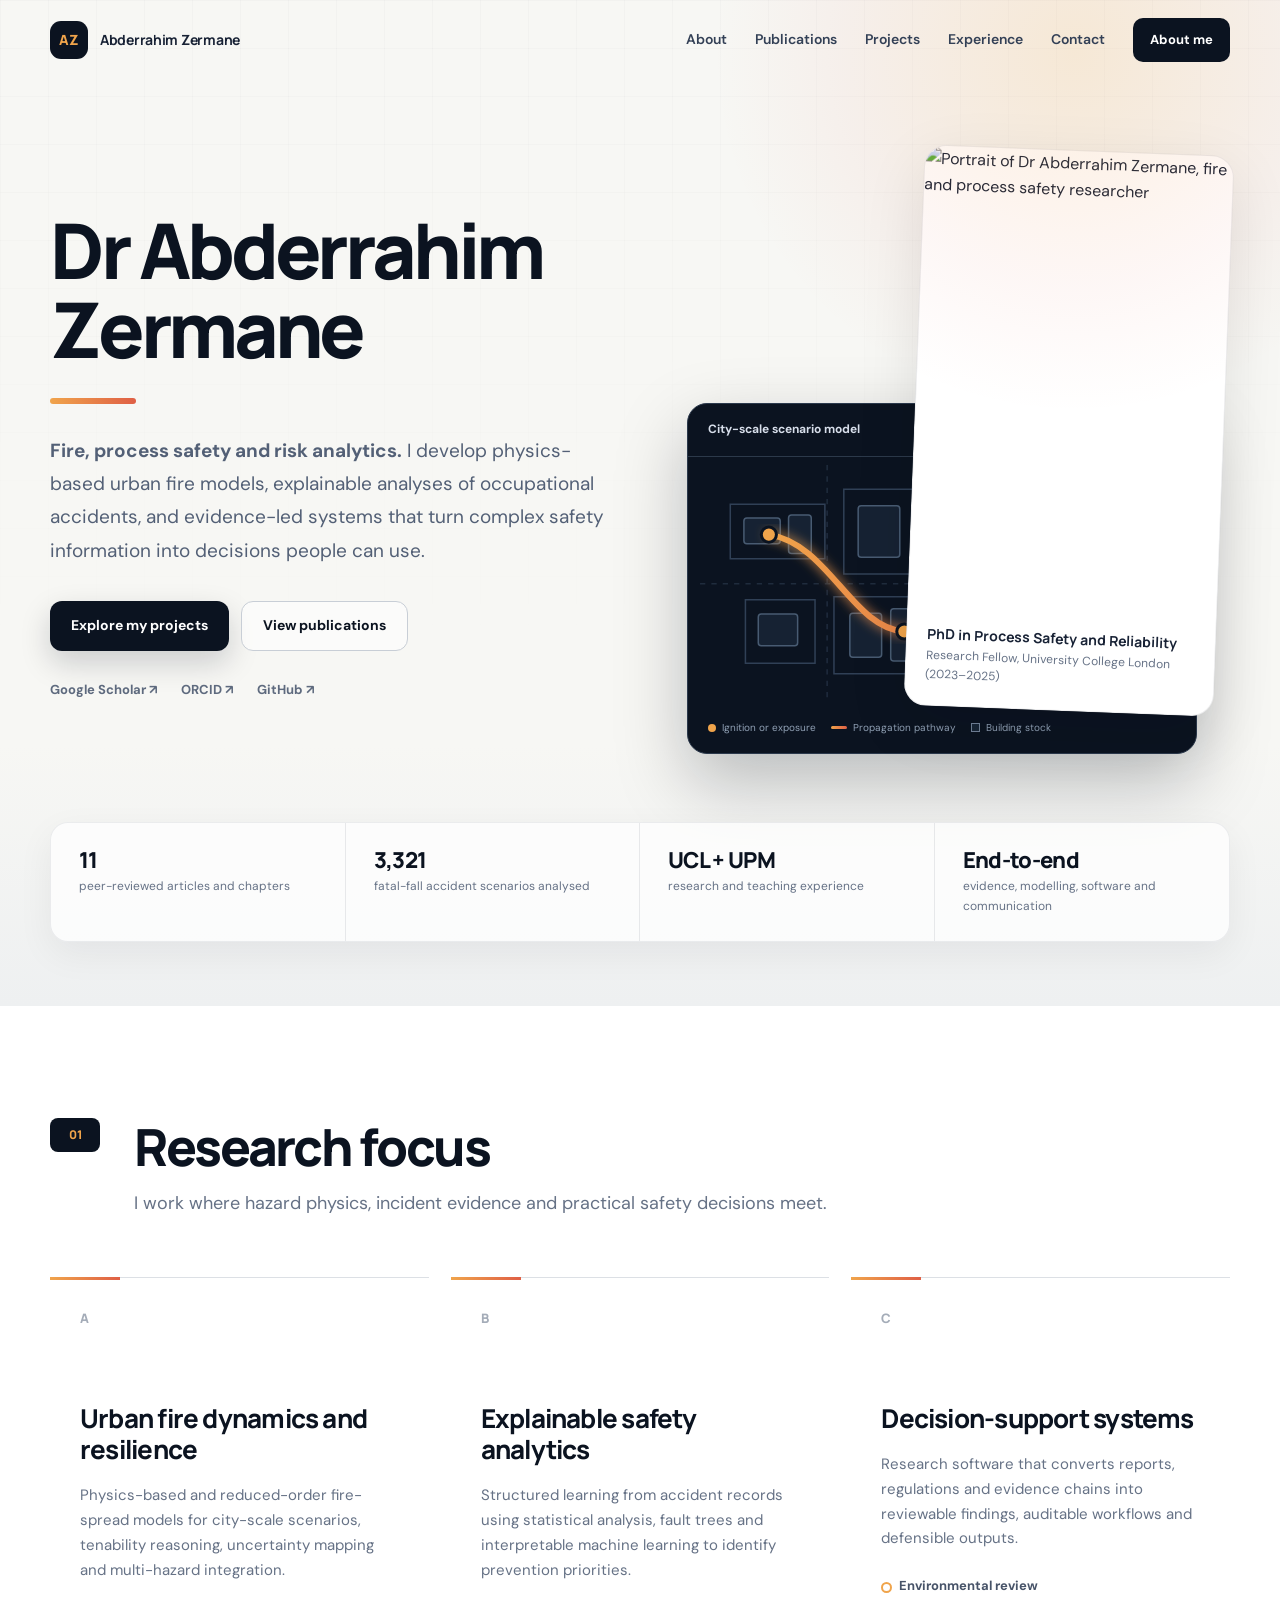
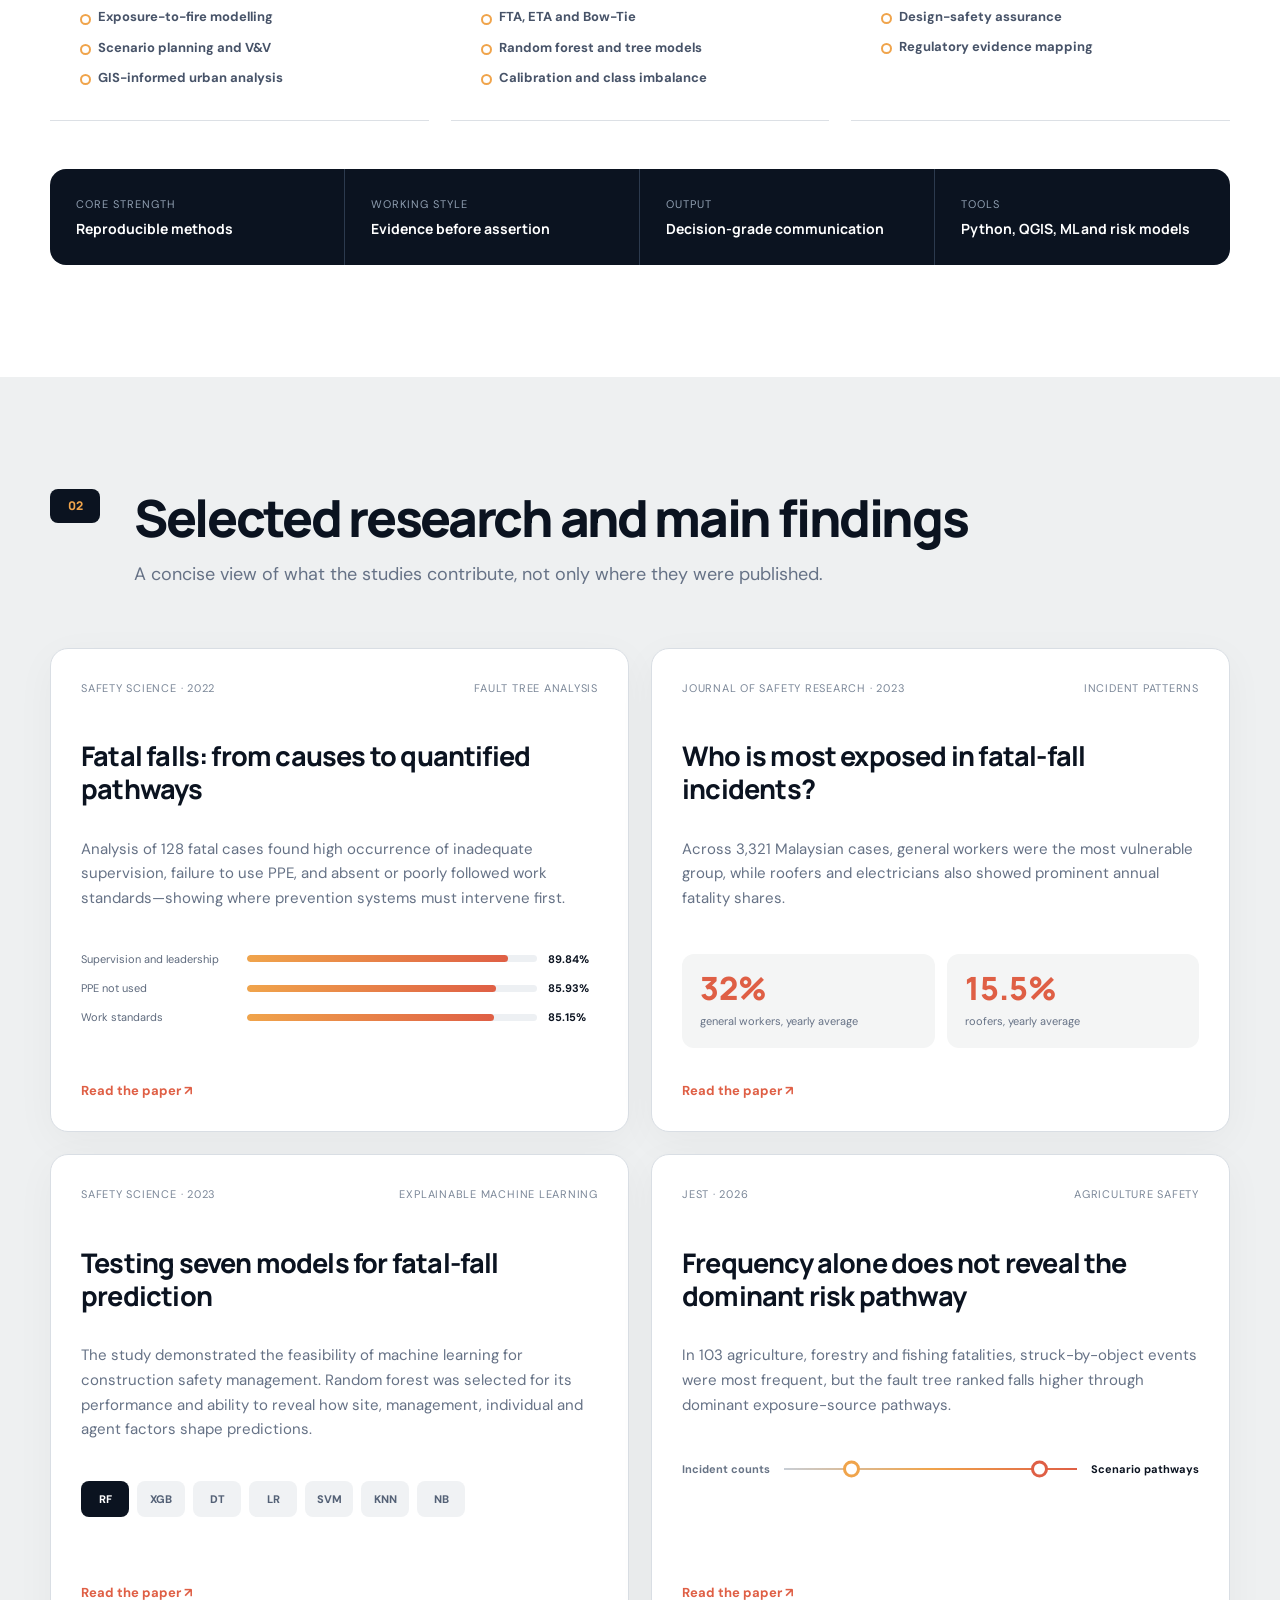
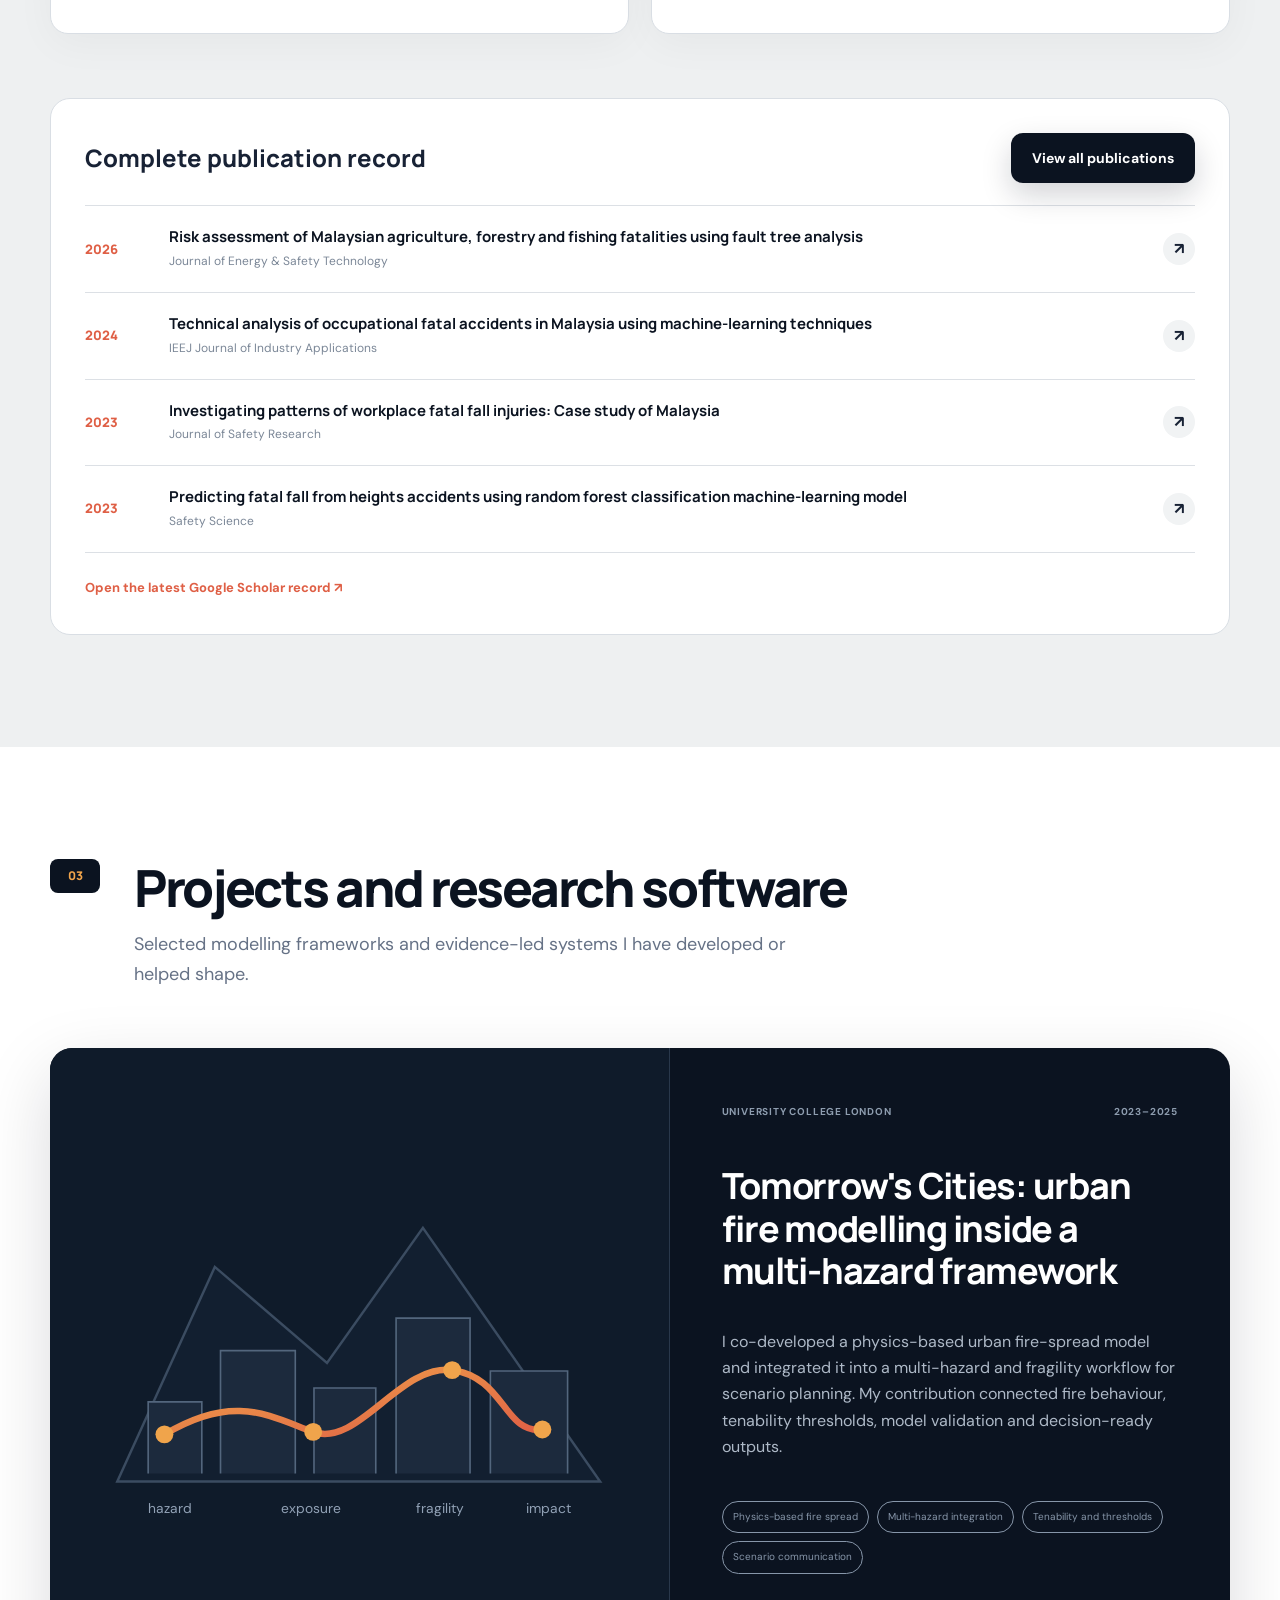
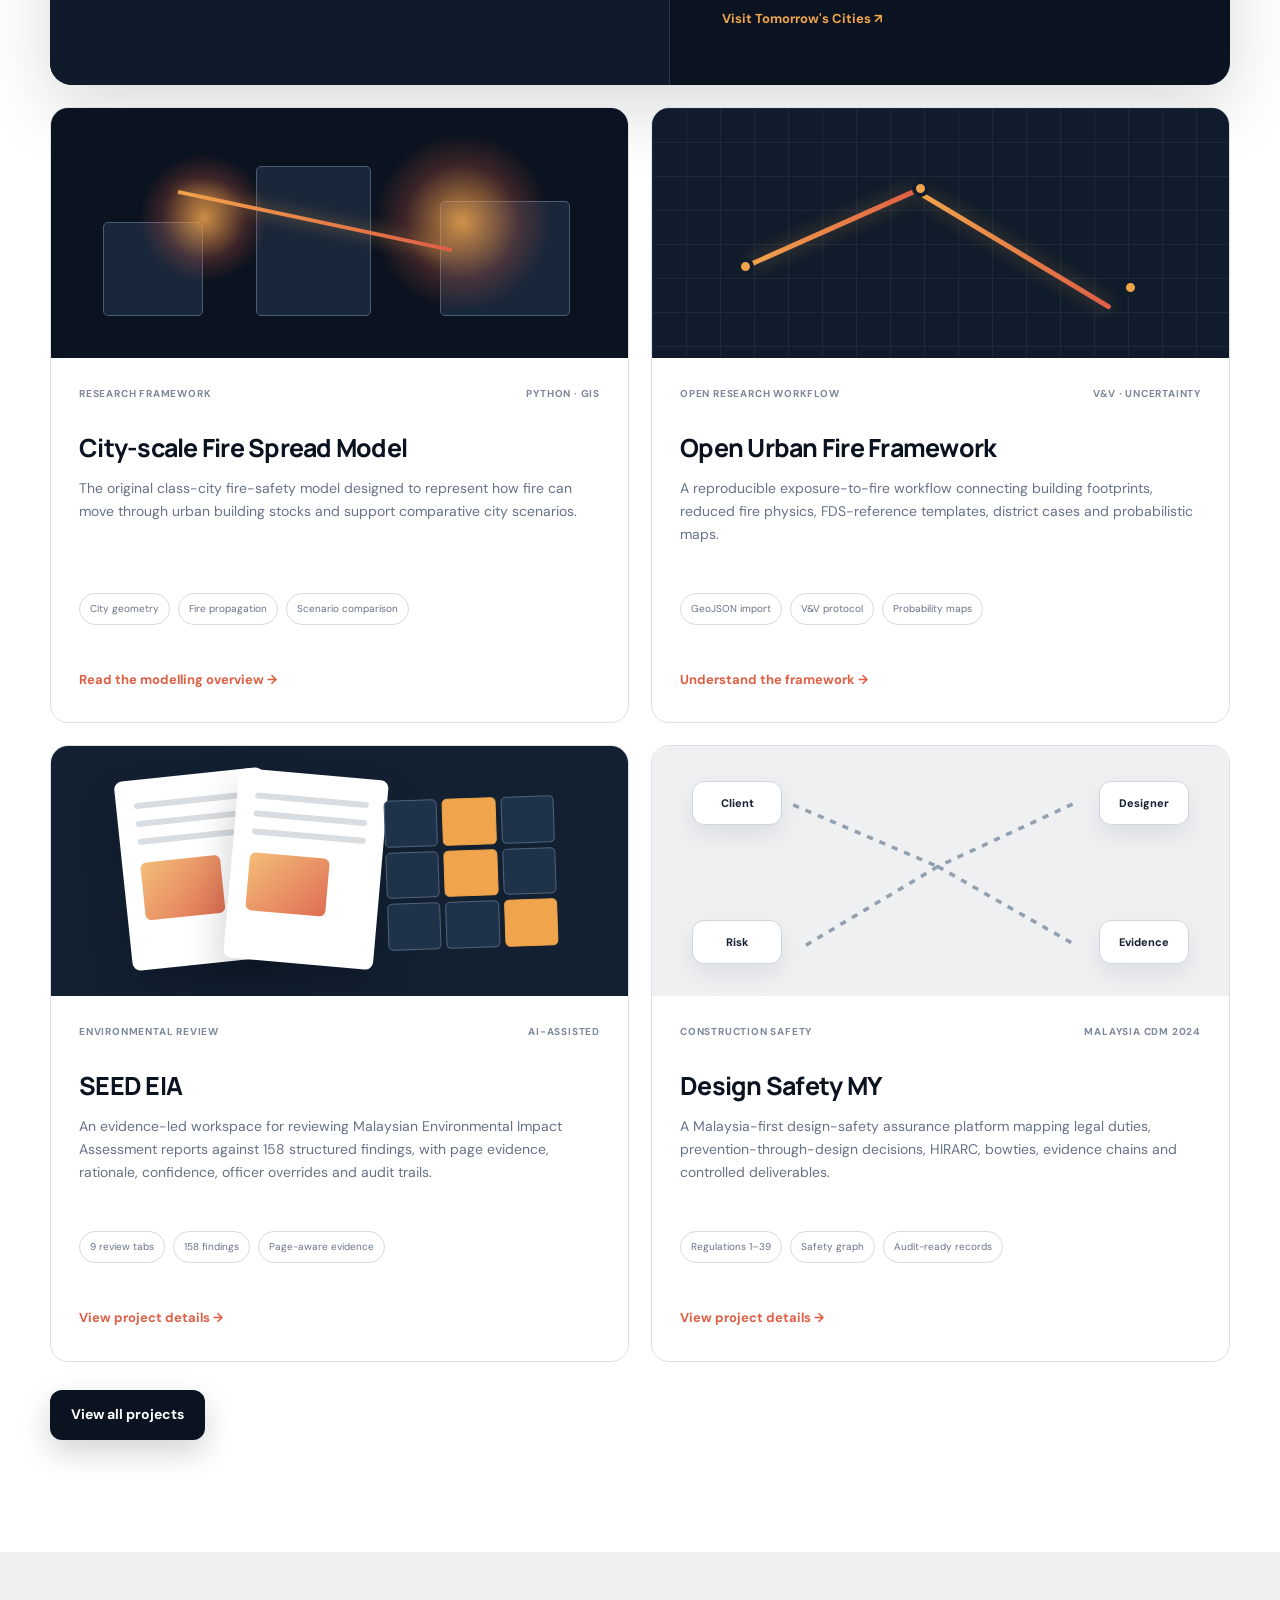
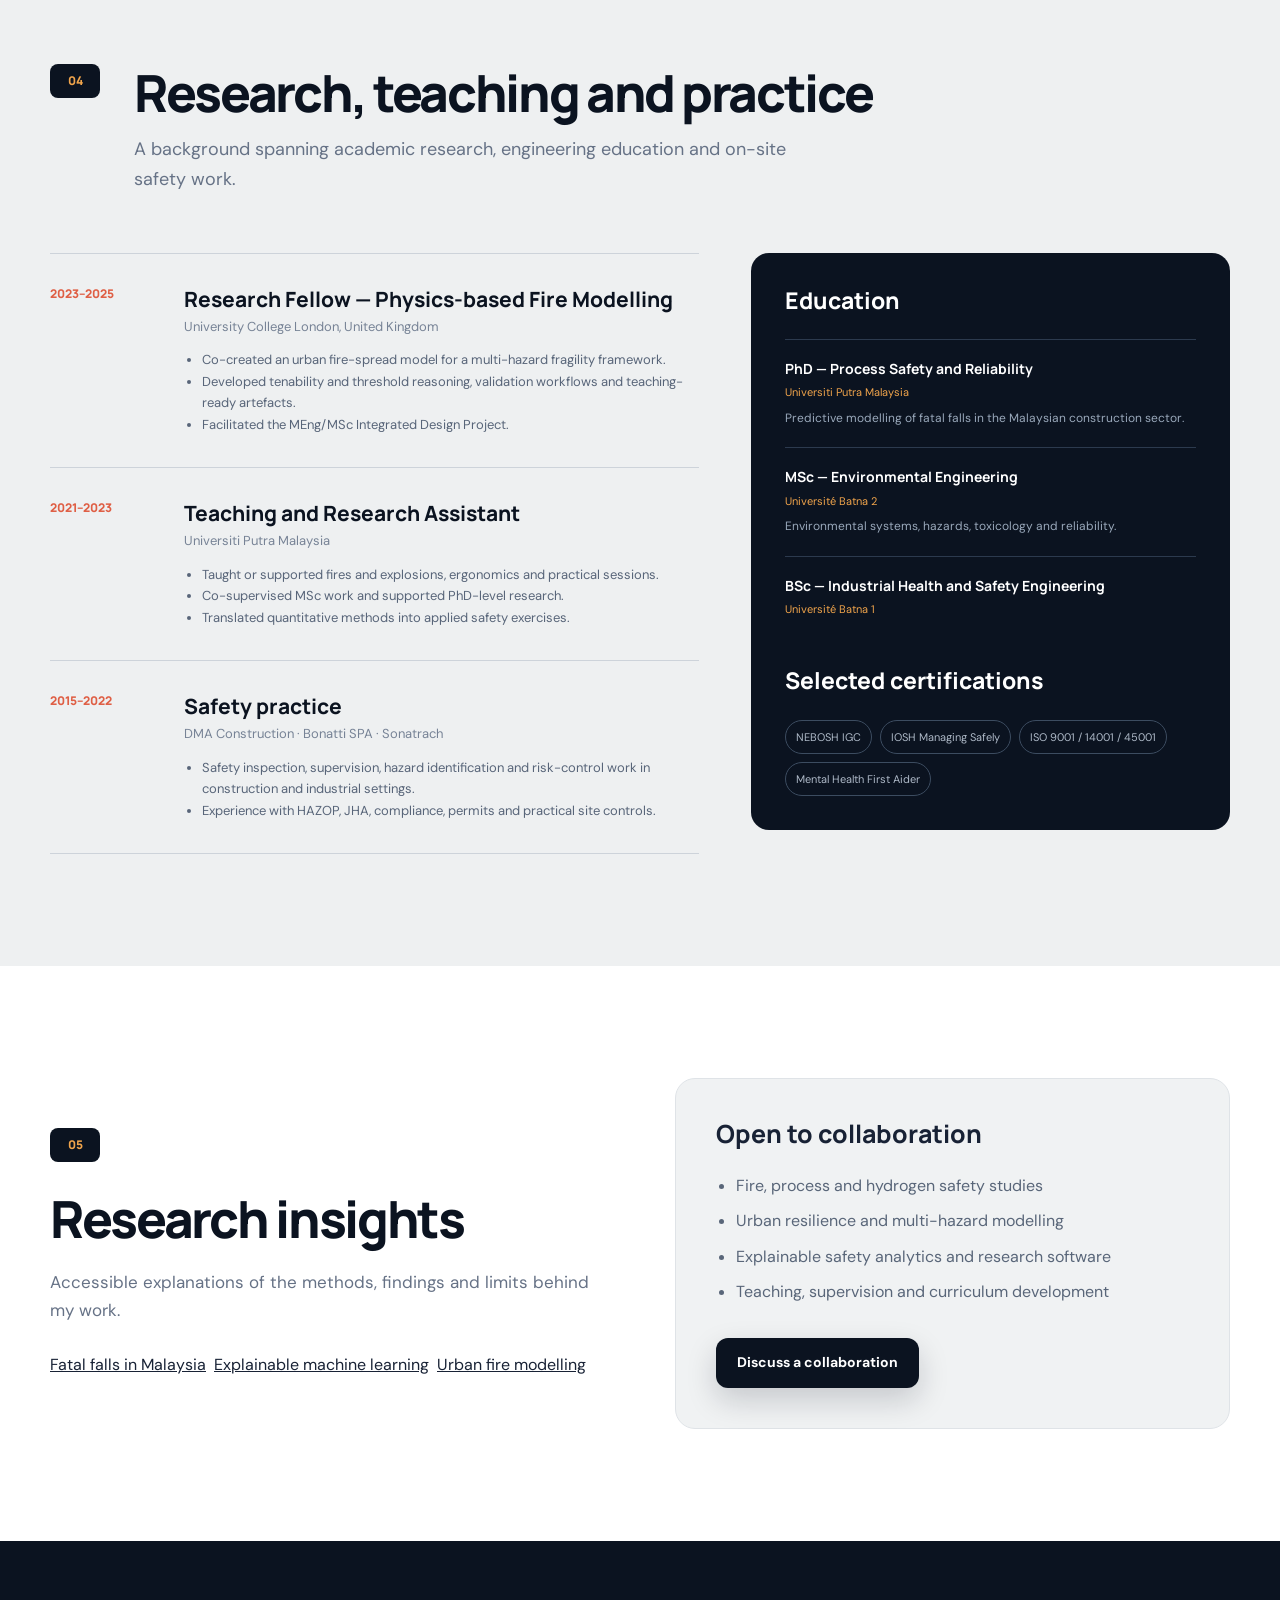
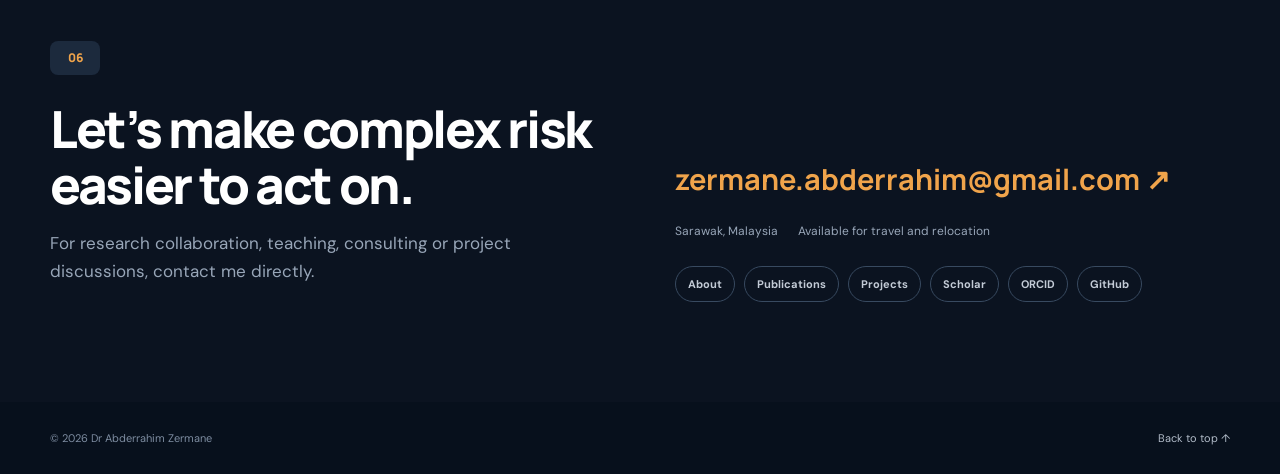
==== index.html @ d8f81a7f "Rebuild homepage around exact-name SEO and full research portfolio" ====
<!doctype html>
<html lang="en">
<head>
  <meta charset="utf-8" />
  <meta name="viewport" content="width=device-width, initial-scale=1" />
  <meta name="theme-color" content="#0b1320" />
  <meta name="robots" content="index,follow,max-image-preview:large,max-snippet:-1,max-video-preview:-1" />
  <meta name="description" content="Dr Abderrahim Zermane is a fire and process safety researcher specialising in urban fire modelling, occupational risk, fault tree analysis, explainable machine learning and safety decision systems." />
  <meta name="author" content="Dr Abderrahim Zermane" />
  <meta property="og:title" content="Dr Abderrahim Zermane | Fire, Process Safety and Risk Analytics" />
  <meta property="og:description" content="Research, publications and projects in urban fire safety, occupational accident prevention, explainable machine learning and environmental review." />
  <meta property="og:type" content="profile" />
  <meta property="og:url" content="https://azermane.com/" />
  <meta property="og:image" content="https://avatars.githubusercontent.com/u/112680258?v=4" />
  <meta property="profile:first_name" content="Abderrahim" />
  <meta property="profile:last_name" content="Zermane" />
  <meta name="twitter:card" content="summary_large_image" />
  <meta name="twitter:title" content="Dr Abderrahim Zermane | Fire and Process Safety Researcher" />
  <meta name="twitter:description" content="Urban fire modelling, occupational safety, explainable machine learning and evidence-led decision systems." />
  <meta name="twitter:image" content="https://avatars.githubusercontent.com/u/112680258?v=4" />
  <link rel="canonical" href="https://azermane.com/" />
  <link rel="icon" href="data:image/svg+xml,%3Csvg xmlns='http://www.w3.org/2000/svg' viewBox='0 0 64 64'%3E%3Crect width='64' height='64' rx='14' fill='%230b1320'/%3E%3Cpath d='M15 47 28 15h8l13 32h-8l-3-8H25l-3 8h-7Zm13-15h7l-3.5-10L28 32Z' fill='%23f0a44b'/%3E%3C/svg%3E" />
  <title>Dr Abderrahim Zermane | Fire and Process Safety Researcher</title>
  <link rel="preconnect" href="https://fonts.googleapis.com" />
  <link rel="preconnect" href="https://fonts.gstatic.com" crossorigin />
  <link href="https://fonts.googleapis.com/css2?family=DM+Sans:wght@400;500;600;700&family=Manrope:wght@500;600;700;800&display=swap" rel="stylesheet" />
  <link rel="stylesheet" href="styles.css" />
  <script type="application/ld+json">
  {
    "@context":"https://schema.org",
    "@graph":[
      {
        "@type":"WebSite",
        "@id":"https://azermane.com/#website",
        "url":"https://azermane.com/",
        "name":"Dr Abderrahim Zermane",
        "alternateName":"AZermane",
        "description":"Official research portfolio of Dr Abderrahim Zermane.",
        "inLanguage":"en",
        "publisher":{"@id":"https://azermane.com/#abderrahim-zermane"}
      },
      {
        "@type":"ProfilePage",
        "@id":"https://azermane.com/#profile-page",
        "url":"https://azermane.com/",
        "name":"Dr Abderrahim Zermane — Research Portfolio",
        "dateCreated":"2026-07-30",
        "dateModified":"2026-07-30",
        "isPartOf":{"@id":"https://azermane.com/#website"},
        "mainEntity":{"@id":"https://azermane.com/#abderrahim-zermane"}
      },
      {
        "@type":"Person",
        "@id":"https://azermane.com/#abderrahim-zermane",
        "name":"Abderrahim Zermane",
        "alternateName":["Dr Abderrahim Zermane","A. Zermane"],
        "honorificPrefix":"Dr",
        "url":"https://azermane.com/",
        "image":"https://avatars.githubusercontent.com/u/112680258?v=4",
        "email":"mailto:zermane.abderrahim@gmail.com",
        "jobTitle":"Fire and Process Safety Researcher",
        "description":"Fire and process safety researcher specialising in physics-based urban fire modelling, occupational accident prevention, fault tree analysis, explainable machine learning and evidence-led decision systems.",
        "identifier":{"@type":"PropertyValue","propertyID":"ORCID","value":"0000-0001-5040-7704"},
        "sameAs":[
          "https://scholar.google.com/citations?user=9ZkzMtcAAAAJ&hl=en",
          "https://orcid.org/0000-0001-5040-7704",
          "https://github.com/AbderrahimZ1"
        ],
        "knowsAbout":[
          "Fire safety engineering","Process safety","Urban fire spread modelling","Occupational safety and health","Fault tree analysis","Event tree analysis","Bow-Tie analysis","Explainable machine learning","Construction safety","Hydrogen safety","Environmental impact assessment","Risk assessment"
        ],
        "alumniOf":[
          {"@type":"CollegeOrUniversity","name":"Universiti Putra Malaysia"},
          {"@type":"CollegeOrUniversity","name":"Université Batna 2"},
          {"@type":"CollegeOrUniversity","name":"Université Batna 1"}
        ],
        "affiliation":[
          {"@type":"CollegeOrUniversity","name":"University College London"},
          {"@type":"Organization","name":"UCL Fire & Structural Engineering Group"},
          {"@type":"Organization","name":"Safety Engineering Interest Group Malaysia"}
        ],
        "knowsLanguage":["Arabic","English","French","Malay"]
      }
    ]
  }
  </script>
</head>
<body>
  <a class="skip-link" href="#main">Skip to content</a>

  <header class="site-header" id="top">
    <div class="shell header-inner">
      <a class="brand" href="/" aria-label="Dr Abderrahim Zermane homepage">
        <span class="brand-mark" aria-hidden="true">AZ</span>
        <span class="brand-text">Abderrahim Zermane</span>
      </a>
      <button class="menu-button" type="button" aria-expanded="false" aria-controls="primary-nav">
        <span></span><span></span><span></span><span class="sr-only">Open navigation</span>
      </button>
      <nav id="primary-nav" class="primary-nav" aria-label="Primary navigation">
        <a href="/about.html">About</a>
        <a href="/publications.html">Publications</a>
        <a href="/projects.html">Projects</a>
        <a href="#experience">Experience</a>
        <a href="#contact">Contact</a>
      </nav>
      <a class="header-cta" href="/about.html">About me</a>
    </div>
  </header>

  <main id="main">
    <section class="hero">
      <div class="hero-grid" aria-hidden="true"></div>
      <div class="shell hero-layout">
        <div class="hero-copy reveal">
          <h1>Dr Abderrahim Zermane</h1>
          <p class="hero-lead"><strong>Fire, process safety and risk analytics.</strong> I develop physics-based urban fire models, explainable analyses of occupational accidents, and evidence-led systems that turn complex safety information into decisions people can use.</p>
          <div class="hero-actions">
            <a class="button button-primary" href="/projects.html">Explore my projects</a>
            <a class="button button-secondary" href="/publications.html">View publications</a>
          </div>
          <div class="profile-links" aria-label="Research profiles">
            <a href="https://scholar.google.com/citations?user=9ZkzMtcAAAAJ&hl=en" target="_blank" rel="noreferrer">Google Scholar <span aria-hidden="true">↗</span></a>
            <a href="https://orcid.org/0000-0001-5040-7704" target="_blank" rel="noreferrer">ORCID <span aria-hidden="true">↗</span></a>
            <a href="https://github.com/AbderrahimZ1" target="_blank" rel="noreferrer">GitHub <span aria-hidden="true">↗</span></a>
          </div>
        </div>

        <div class="hero-visual reveal" data-delay="120">
          <div class="portrait-wrap">
            <img src="https://avatars.githubusercontent.com/u/112680258?v=4" alt="Dr Abderrahim Zermane, fire and process safety researcher" width="460" height="460" />
            <div class="portrait-caption">
              <strong>PhD in Process Safety and Reliability</strong>
              <span>Research Fellow, University College London (2023–2025)</span>
            </div>
          </div>
          <div class="model-panel" aria-label="Illustration of city-scale urban fire-spread modelling">
            <div class="model-header"><span>City-scale scenario model</span><span class="model-status">research workflow</span></div>
            <svg viewBox="0 0 640 310" role="img" aria-label="Abstract city grid showing a fire exposure pathway">
              <defs>
                <linearGradient id="heat" x1="0" y1="0" x2="1" y2="0"><stop offset="0" stop-color="#f0a44b"/><stop offset="1" stop-color="#df5f45"/></linearGradient>
                <filter id="glow"><feGaussianBlur stdDeviation="8" result="b"/><feMerge><feMergeNode in="b"/><feMergeNode in="SourceGraphic"/></feMerge></filter>
              </defs>
              <g fill="none" stroke="#304056" stroke-width="2">
                <path d="M40 52h125v72H40zM190 32h100v112H190zM315 60h94v84h-94zM438 30h145v114H438z"/>
                <path d="M60 178h92v84H60zM177 174h130v102H177zM333 174h101v76H333zM460 171h130v102H460z"/>
                <path d="M0 157h640M168 0v310M305 0v310M448 0v310" stroke-dasharray="7 8" opacity=".55"/>
              </g>
              <g fill="#162233" stroke="#485b72" stroke-width="2">
                <rect x="58" y="70" width="48" height="34" rx="4"/><rect x="117" y="66" width="30" height="51" rx="4"/><rect x="209" y="54" width="55" height="68" rx="4"/><rect x="334" y="82" width="56" height="43" rx="4"/><rect x="465" y="54" width="43" height="68" rx="4"/><rect x="522" y="72" width="42" height="52" rx="4"/><rect x="77" y="197" width="52" height="42" rx="4"/><rect x="198" y="196" width="42" height="58" rx="4"/><rect x="252" y="190" width="35" height="69" rx="4"/><rect x="352" y="194" width="61" height="38" rx="4"/><rect x="481" y="193" width="38" height="58" rx="4"/><rect x="535" y="202" width="35" height="48" rx="4"/>
              </g>
              <path d="M91 92C170 104 201 216 270 220S353 103 374 105s74 102 124 118" fill="none" stroke="url(#heat)" stroke-width="8" stroke-linecap="round" filter="url(#glow)"/>
              <g fill="#f0a44b" stroke="#0b1320" stroke-width="4"><circle cx="91" cy="92" r="10"/><circle cx="270" cy="220" r="10"/><circle cx="374" cy="105" r="10"/><circle cx="498" cy="223" r="10"/></g>
            </svg>
            <div class="model-legend"><span><i class="dot amber"></i>Ignition or exposure</span><span><i class="line"></i>Propagation pathway</span><span><i class="square"></i>Building stock</span></div>
          </div>
        </div>
      </div>
      <div class="shell credibility-strip reveal" data-delay="180">
        <div><strong>11</strong><span>peer-reviewed articles and chapters</span></div>
        <div><strong>3,321</strong><span>fatal-fall accident scenarios analysed</span></div>
        <div><strong>UCL + UPM</strong><span>research and teaching experience</span></div>
        <div><strong>End-to-end</strong><span>evidence, modelling, software and communication</span></div>
      </div>
    </section>

    <section class="section research-section" id="research">
      <div class="shell">
        <div class="section-heading reveal"><span class="section-number">01</span><div><h2>Research focus</h2><p>I work where hazard physics, incident evidence and practical safety decisions meet.</p></div></div>
        <div class="research-pillars">
          <article class="pillar reveal"><div class="pillar-index">A</div><h3>Urban fire dynamics and resilience</h3><p>Physics-based and reduced-order fire-spread models for city-scale scenarios, tenability reasoning, uncertainty mapping and multi-hazard integration.</p><ul><li>Exposure-to-fire modelling</li><li>Scenario planning and V&amp;V</li><li>GIS-informed urban analysis</li></ul></article>
          <article class="pillar reveal" data-delay="80"><div class="pillar-index">B</div><h3>Explainable safety analytics</h3><p>Structured learning from accident records using statistical analysis, fault trees and interpretable machine learning to identify prevention priorities.</p><ul><li>FTA, ETA and Bow-Tie</li><li>Random forest and tree models</li><li>Calibration and class imbalance</li></ul></article>
          <article class="pillar reveal" data-delay="160"><div class="pillar-index">C</div><h3>Decision-support systems</h3><p>Research software that converts reports, regulations and evidence chains into reviewable findings, auditable workflows and defensible outputs.</p><ul><li>Environmental review</li><li>Design-safety assurance</li><li>Regulatory evidence mapping</li></ul></article>
        </div>
        <div class="strength-band reveal"><div><span>Core strength</span><strong>Reproducible methods</strong></div><div><span>Working style</span><strong>Evidence before assertion</strong></div><div><span>Output</span><strong>Decision-grade communication</strong></div><div><span>Tools</span><strong>Python, QGIS, ML and risk models</strong></div></div>
      </div>
    </section>

    <section class="section publications-section" id="publications">
      <div class="shell">
        <div class="section-heading reveal"><span class="section-number">02</span><div><h2>Selected research and main findings</h2><p>A concise view of what the studies contribute, not only where they were published.</p></div></div>
        <div class="finding-grid">
          <article class="finding-card reveal"><div class="finding-meta"><span>Safety Science · 2022</span><span>Fault tree analysis</span></div><h3>Fatal falls: from causes to quantified pathways</h3><p>Analysis of 128 fatal cases found high occurrence of inadequate supervision, failure to use PPE, and absent or poorly followed work standards—showing where prevention systems must intervene first.</p><div class="mini-bars"><div><span>Supervision and leadership</span><i style="--v:89.84%"></i><b>89.84%</b></div><div><span>PPE not used</span><i style="--v:85.93%"></i><b>85.93%</b></div><div><span>Work standards</span><i style="--v:85.15%"></i><b>85.15%</b></div></div><a href="https://doi.org/10.1016/j.ssci.2022.105724" target="_blank" rel="noreferrer">Read the paper ↗</a></article>
          <article class="finding-card reveal" data-delay="80"><div class="finding-meta"><span>Journal of Safety Research · 2023</span><span>Incident patterns</span></div><h3>Who is most exposed in fatal-fall incidents?</h3><p>Across 3,321 Malaysian cases, general workers were the most vulnerable group, while roofers and electricians also showed prominent annual fatality shares.</p><div class="stat-pair"><div><strong>32%</strong><span>general workers, yearly average</span></div><div><strong>15.5%</strong><span>roofers, yearly average</span></div></div><a href="https://doi.org/10.1016/j.jsr.2023.05.003" target="_blank" rel="noreferrer">Read the paper ↗</a></article>
          <article class="finding-card reveal"><div class="finding-meta"><span>Safety Science · 2023</span><span>Explainable machine learning</span></div><h3>Testing seven models for fatal-fall prediction</h3><p>The study demonstrated the feasibility of machine learning for construction safety management. Random forest was selected for its performance and ability to reveal how site, management, individual and agent factors shape predictions.</p><div class="model-chips"><span>RF</span><span>XGB</span><span>DT</span><span>LR</span><span>SVM</span><span>KNN</span><span>NB</span></div><a href="https://doi.org/10.1016/j.ssci.2022.106023" target="_blank" rel="noreferrer">Read the paper ↗</a></article>
          <article class="finding-card reveal" data-delay="80"><div class="finding-meta"><span>JEST · 2026</span><span>Agriculture safety</span></div><h3>Frequency alone does not reveal the dominant risk pathway</h3><p>In 103 agriculture, forestry and fishing fatalities, struck-by-object events were most frequent, but the fault tree ranked falls higher through dominant exposure-source pathways.</p><div class="pathway-graphic"><span>Incident counts</span><i></i><strong>Scenario pathways</strong></div><a href="https://doi.org/10.11113/jest.v9.223" target="_blank" rel="noreferrer">Read the paper ↗</a></article>
        </div>
        <div class="publication-library reveal">
          <div class="library-head"><h3>Complete publication record</h3><a class="button button-primary" href="/publications.html">View all publications</a></div>
          <div class="publication-list">
            <article><span class="pub-year">2026</span><div><h4>Risk assessment of Malaysian agriculture, forestry and fishing fatalities using fault tree analysis</h4><p>Journal of Energy &amp; Safety Technology</p></div><a href="https://doi.org/10.11113/jest.v9.223" target="_blank" rel="noreferrer" aria-label="Open publication">↗</a></article>
            <article><span class="pub-year">2024</span><div><h4>Technical analysis of occupational fatal accidents in Malaysia using machine-learning techniques</h4><p>IEEJ Journal of Industry Applications</p></div><a href="https://doi.org/10.1541/ieejjia.24002974" target="_blank" rel="noreferrer" aria-label="Open publication">↗</a></article>
            <article><span class="pub-year">2023</span><div><h4>Investigating patterns of workplace fatal fall injuries: Case study of Malaysia</h4><p>Journal of Safety Research</p></div><a href="https://doi.org/10.1016/j.jsr.2023.05.003" target="_blank" rel="noreferrer" aria-label="Open publication">↗</a></article>
            <article><span class="pub-year">2023</span><div><h4>Predicting fatal fall from heights accidents using random forest classification machine-learning model</h4><p>Safety Science</p></div><a href="https://doi.org/10.1016/j.ssci.2022.106023" target="_blank" rel="noreferrer" aria-label="Open publication">↗</a></article>
          </div>
          <a class="text-link" href="https://scholar.google.com/citations?user=9ZkzMtcAAAAJ&hl=en" target="_blank" rel="noreferrer">Open the latest Google Scholar record ↗</a>
        </div>
      </div>
    </section>

    <section class="section projects-section" id="projects">
      <div class="shell">
        <div class="section-heading reveal"><span class="section-number">03</span><div><h2>Projects and research software</h2><p>Selected modelling frameworks and evidence-led systems I have developed or helped shape.</p></div></div>
        <div class="project-feature reveal">
          <div class="project-visual tomorrow-visual" aria-hidden="true"><svg viewBox="0 0 700 480"><defs><linearGradient id="hazard" x1="0" y1="0" x2="1" y2="1"><stop stop-color="#f0a44b"/><stop offset="1" stop-color="#df5f45"/></linearGradient></defs><path d="M52 382 172 118l138 118L428 70l218 312Z" fill="#121f30" stroke="#3b4c61" stroke-width="3"/><g fill="#1c2a3d" stroke="#53667d" stroke-width="2"><path d="M90 372v-88h66v88M179 372V221h92v151M294 372V267h76v105M395 372V181h91v191M511 372V246h95v126"/></g><path d="M110 324c86-51 128-23 183-3s107-84 171-76 64 79 111 73" fill="none" stroke="url(#hazard)" stroke-width="8" stroke-linecap="round"/><g fill="#f0a44b"><circle cx="110" cy="324" r="11"/><circle cx="293" cy="321" r="11"/><circle cx="464" cy="245" r="11"/><circle cx="575" cy="318" r="11"/></g><g font-family="DM Sans, sans-serif" font-size="17" fill="#91a1b5"><text x="90" y="421">hazard</text><text x="253" y="421">exposure</text><text x="420" y="421">fragility</text><text x="555" y="421">impact</text></g></svg></div>
          <div class="project-copy"><div class="project-kicker"><span>University College London</span><span>2023–2025</span></div><h3>Tomorrow's Cities: urban fire modelling inside a multi-hazard framework</h3><p>I co-developed a physics-based urban fire-spread model and integrated it into a multi-hazard and fragility workflow for scenario planning. My contribution connected fire behaviour, tenability thresholds, model validation and decision-ready outputs.</p><div class="project-points"><span>Physics-based fire spread</span><span>Multi-hazard integration</span><span>Tenability and thresholds</span><span>Scenario communication</span></div><a href="https://tomorrowscities.org/" target="_blank" rel="noreferrer">Visit Tomorrow's Cities ↗</a></div>
        </div>
        <div class="project-grid">
          <article class="project-card reveal"><div class="project-card-visual fire-visual" aria-hidden="true"><span class="block b1"></span><span class="block b2"></span><span class="block b3"></span><span class="heat h1"></span><span class="heat h2"></span><span class="route"></span></div><div class="project-card-body"><div class="project-kicker"><span>Research framework</span><span>Python · GIS</span></div><h3>City-scale Fire Spread Model</h3><p>The original class-city fire-safety model designed to represent how fire can move through urban building stocks and support comparative city scenarios.</p><div class="project-points"><span>City geometry</span><span>Fire propagation</span><span>Scenario comparison</span></div><a class="text-link" href="/insights/urban-fire-modelling.html">Read the modelling overview →</a></div></article>
          <article class="project-card reveal" data-delay="60"><div class="project-card-visual open-fire-visual" aria-hidden="true"><div class="map-dot m1"></div><div class="map-dot m2"></div><div class="map-dot m3"></div><div class="map-line l1"></div><div class="map-line l2"></div><div class="map-grid"></div></div><div class="project-card-body"><div class="project-kicker"><span>Open research workflow</span><span>V&amp;V · uncertainty</span></div><h3>Open Urban Fire Framework</h3><p>A reproducible exposure-to-fire workflow connecting building footprints, reduced fire physics, FDS-reference templates, district cases and probabilistic maps.</p><div class="project-points"><span>GeoJSON import</span><span>V&amp;V protocol</span><span>Probability maps</span></div><a class="text-link" href="/insights/urban-fire-modelling.html">Understand the framework →</a></div></article>
          <article class="project-card reveal"><div class="project-card-visual eia-visual" aria-hidden="true"><div class="doc-page p1"><i></i><i></i><i></i><b></b></div><div class="doc-page p2"><i></i><i></i><i></i><b></b></div><div class="matrix"><span></span><span></span><span></span><span></span><span></span><span></span><span></span><span></span><span></span></div></div><div class="project-card-body"><div class="project-kicker"><span>Environmental review</span><span>AI-assisted</span></div><h3>SEED EIA</h3><p>An evidence-led workspace for reviewing Malaysian Environmental Impact Assessment reports against 158 structured findings, with page evidence, rationale, confidence, officer overrides and audit trails.</p><div class="project-points"><span>9 review tabs</span><span>158 findings</span><span>Page-aware evidence</span></div><a class="text-link" href="/projects.html">View project details →</a></div></article>
          <article class="project-card reveal" data-delay="60"><div class="project-card-visual design-visual" aria-hidden="true"><div class="node n1">Client</div><div class="node n2">Designer</div><div class="node n3">Risk</div><div class="node n4">Evidence</div><svg viewBox="0 0 500 280"><path d="M85 66 247 135M398 65 247 135M247 135 96 225M247 135 403 224"/></svg></div><div class="project-card-body"><div class="project-kicker"><span>Construction safety</span><span>Malaysia CDM 2024</span></div><h3>Design Safety MY</h3><p>A Malaysia-first design-safety assurance platform mapping legal duties, prevention-through-design decisions, HIRARC, bowties, evidence chains and controlled deliverables.</p><div class="project-points"><span>Regulations 1–39</span><span>Safety graph</span><span>Audit-ready records</span></div><a class="text-link" href="/projects.html">View project details →</a></div></article>
        </div>
        <a class="button button-primary" href="/projects.html" style="margin-top:28px">View all projects</a>
      </div>
    </section>

    <section class="section experience-section" id="experience">
      <div class="shell">
        <div class="section-heading reveal"><span class="section-number">04</span><div><h2>Research, teaching and practice</h2><p>A background spanning academic research, engineering education and on-site safety work.</p></div></div>
        <div class="experience-layout">
          <div class="timeline reveal">
            <article><span class="time">2023–2025</span><div><h3>Research Fellow — Physics-based Fire Modelling</h3><p>University College London, United Kingdom</p><ul><li>Co-created an urban fire-spread model for a multi-hazard fragility framework.</li><li>Developed tenability and threshold reasoning, validation workflows and teaching-ready artefacts.</li><li>Facilitated the MEng/MSc Integrated Design Project.</li></ul></div></article>
            <article><span class="time">2021–2023</span><div><h3>Teaching and Research Assistant</h3><p>Universiti Putra Malaysia</p><ul><li>Taught or supported fires and explosions, ergonomics and practical sessions.</li><li>Co-supervised MSc work and supported PhD-level research.</li><li>Translated quantitative methods into applied safety exercises.</li></ul></div></article>
            <article><span class="time">2015–2022</span><div><h3>Safety practice</h3><p>DMA Construction · Bonatti SPA · Sonatrach</p><ul><li>Safety inspection, supervision, hazard identification and risk-control work in construction and industrial settings.</li><li>Experience with HAZOP, JHA, compliance, permits and practical site controls.</li></ul></div></article>
          </div>
          <aside class="education-panel reveal" data-delay="100"><h3>Education</h3><div><strong>PhD — Process Safety and Reliability</strong><span>Universiti Putra Malaysia</span><p>Predictive modelling of fatal falls in the Malaysian construction sector.</p></div><div><strong>MSc — Environmental Engineering</strong><span>Université Batna 2</span><p>Environmental systems, hazards, toxicology and reliability.</p></div><div><strong>BSc — Industrial Health and Safety Engineering</strong><span>Université Batna 1</span></div><h3 class="cert-title">Selected certifications</h3><div class="cert-list"><span>NEBOSH IGC</span><span>IOSH Managing Safely</span><span>ISO 9001 / 14001 / 45001</span><span>Mental Health First Aider</span></div></aside>
        </div>
      </div>
    </section>

    <section class="section teaching-section" id="insights">
      <div class="shell teaching-layout">
        <div class="teaching-copy reveal"><span class="section-number">05</span><h2>Research insights</h2><p>Accessible explanations of the methods, findings and limits behind my work.</p><div class="teaching-topics"><a href="/insights/fatal-falls-malaysia.html">Fatal falls in Malaysia</a><a href="/insights/explainable-ml-safety.html">Explainable machine learning</a><a href="/insights/urban-fire-modelling.html">Urban fire modelling</a></div></div>
        <div class="collaboration-card reveal" data-delay="100"><h3>Open to collaboration</h3><ul><li>Fire, process and hydrogen safety studies</li><li>Urban resilience and multi-hazard modelling</li><li>Explainable safety analytics and research software</li><li>Teaching, supervision and curriculum development</li></ul><a class="button button-primary" href="mailto:zermane.abderrahim@gmail.com?subject=Research%20collaboration">Discuss a collaboration</a></div>
      </div>
    </section>

    <section class="contact-section" id="contact">
      <div class="shell contact-layout reveal">
        <div><span class="section-number">06</span><h2>Let’s make complex risk easier to act on.</h2><p>For research collaboration, teaching, consulting or project discussions, contact me directly.</p></div>
        <div class="contact-actions"><a class="contact-email" href="mailto:zermane.abderrahim@gmail.com">zermane.abderrahim@gmail.com <span aria-hidden="true">↗</span></a><div><span>Sarawak, Malaysia</span><span>Available for travel and relocation</span></div><div class="contact-links"><a href="/about.html">About</a><a href="/publications.html">Publications</a><a href="/projects.html">Projects</a><a href="https://scholar.google.com/citations?user=9ZkzMtcAAAAJ&hl=en" target="_blank" rel="noreferrer">Scholar</a><a href="https://orcid.org/0000-0001-5040-7704" target="_blank" rel="noreferrer">ORCID</a><a href="https://github.com/AbderrahimZ1" target="_blank" rel="noreferrer">GitHub</a></div></div>
      </div>
    </section>
  </main>

  <footer class="site-footer"><div class="shell"><span>© <span id="year"></span> Dr Abderrahim Zermane</span><a href="#top">Back to top ↑</a></div></footer>
  <script src="script.js"></script>
</body>
</html>
---- styles.css ----
@import url('styles-1.css');
@import url('styles-2.css');
@import url('styles-3.css');
@import url('styles-4.css');
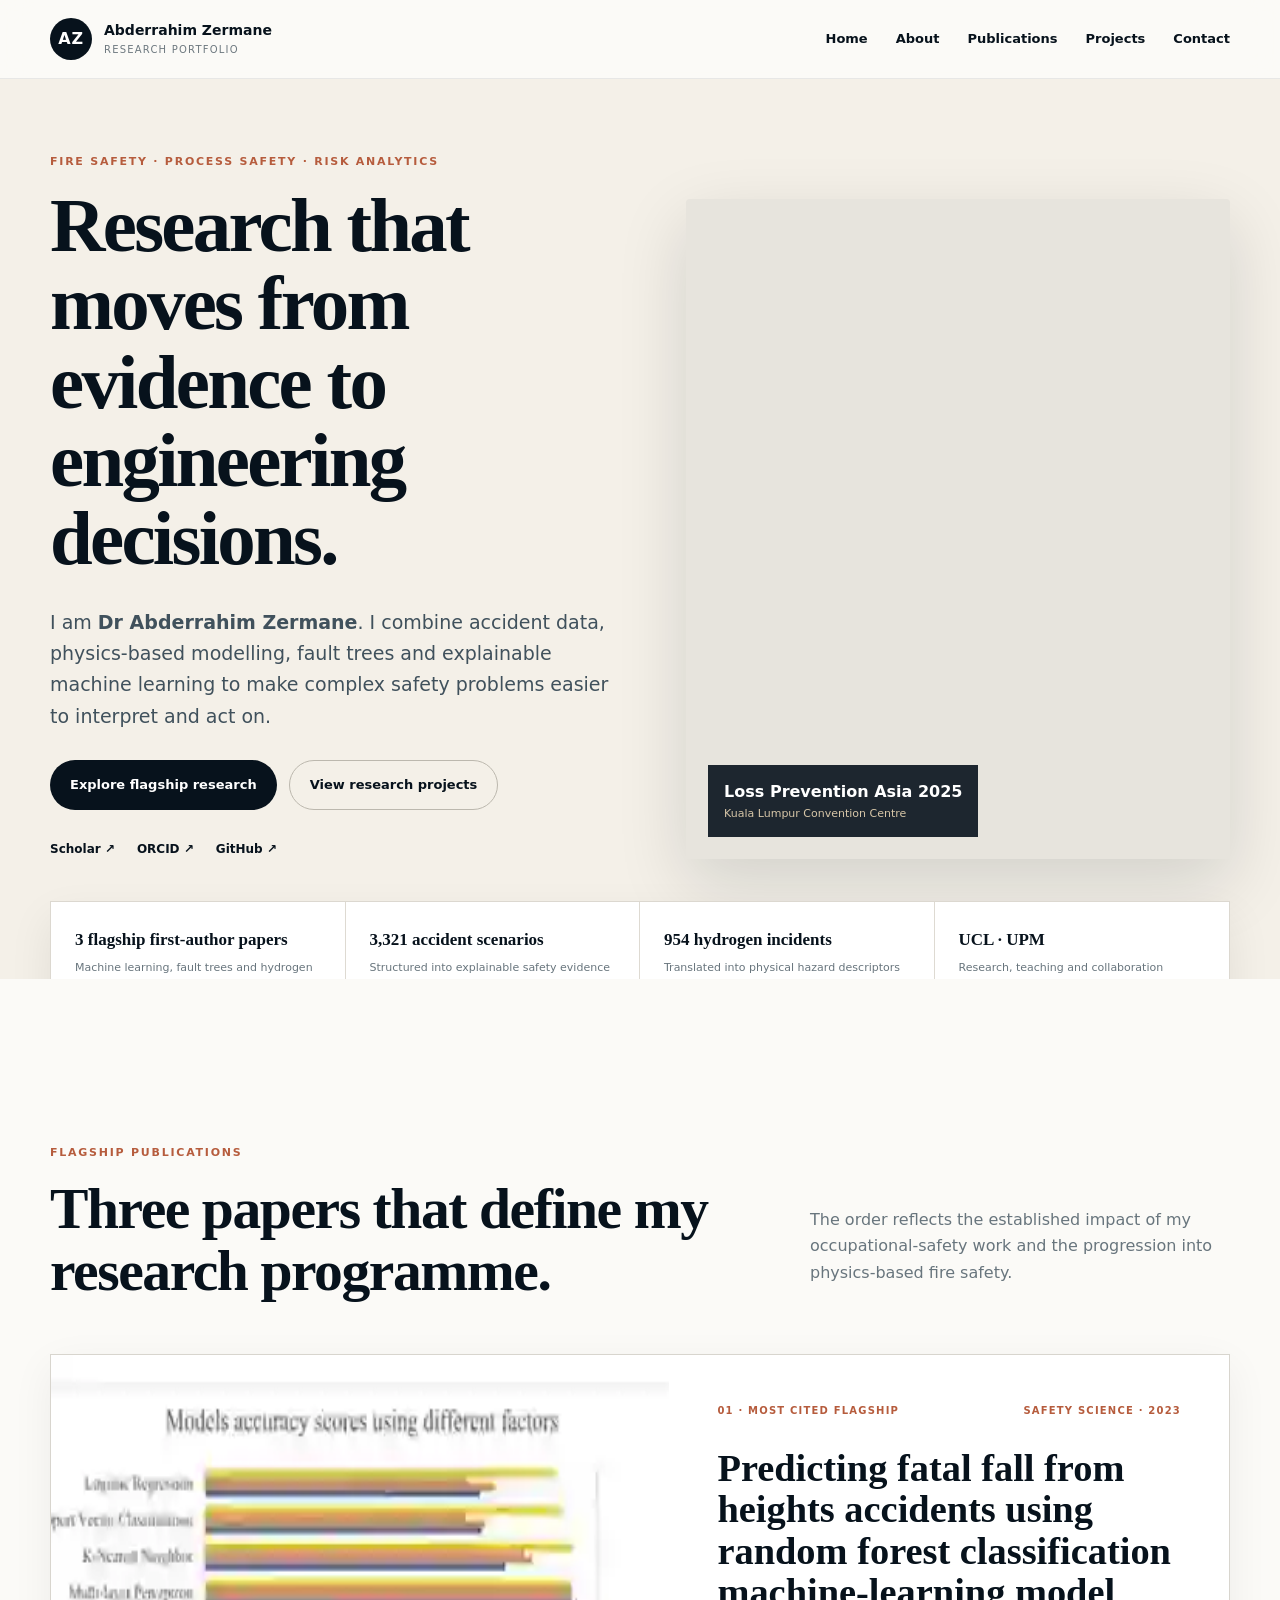
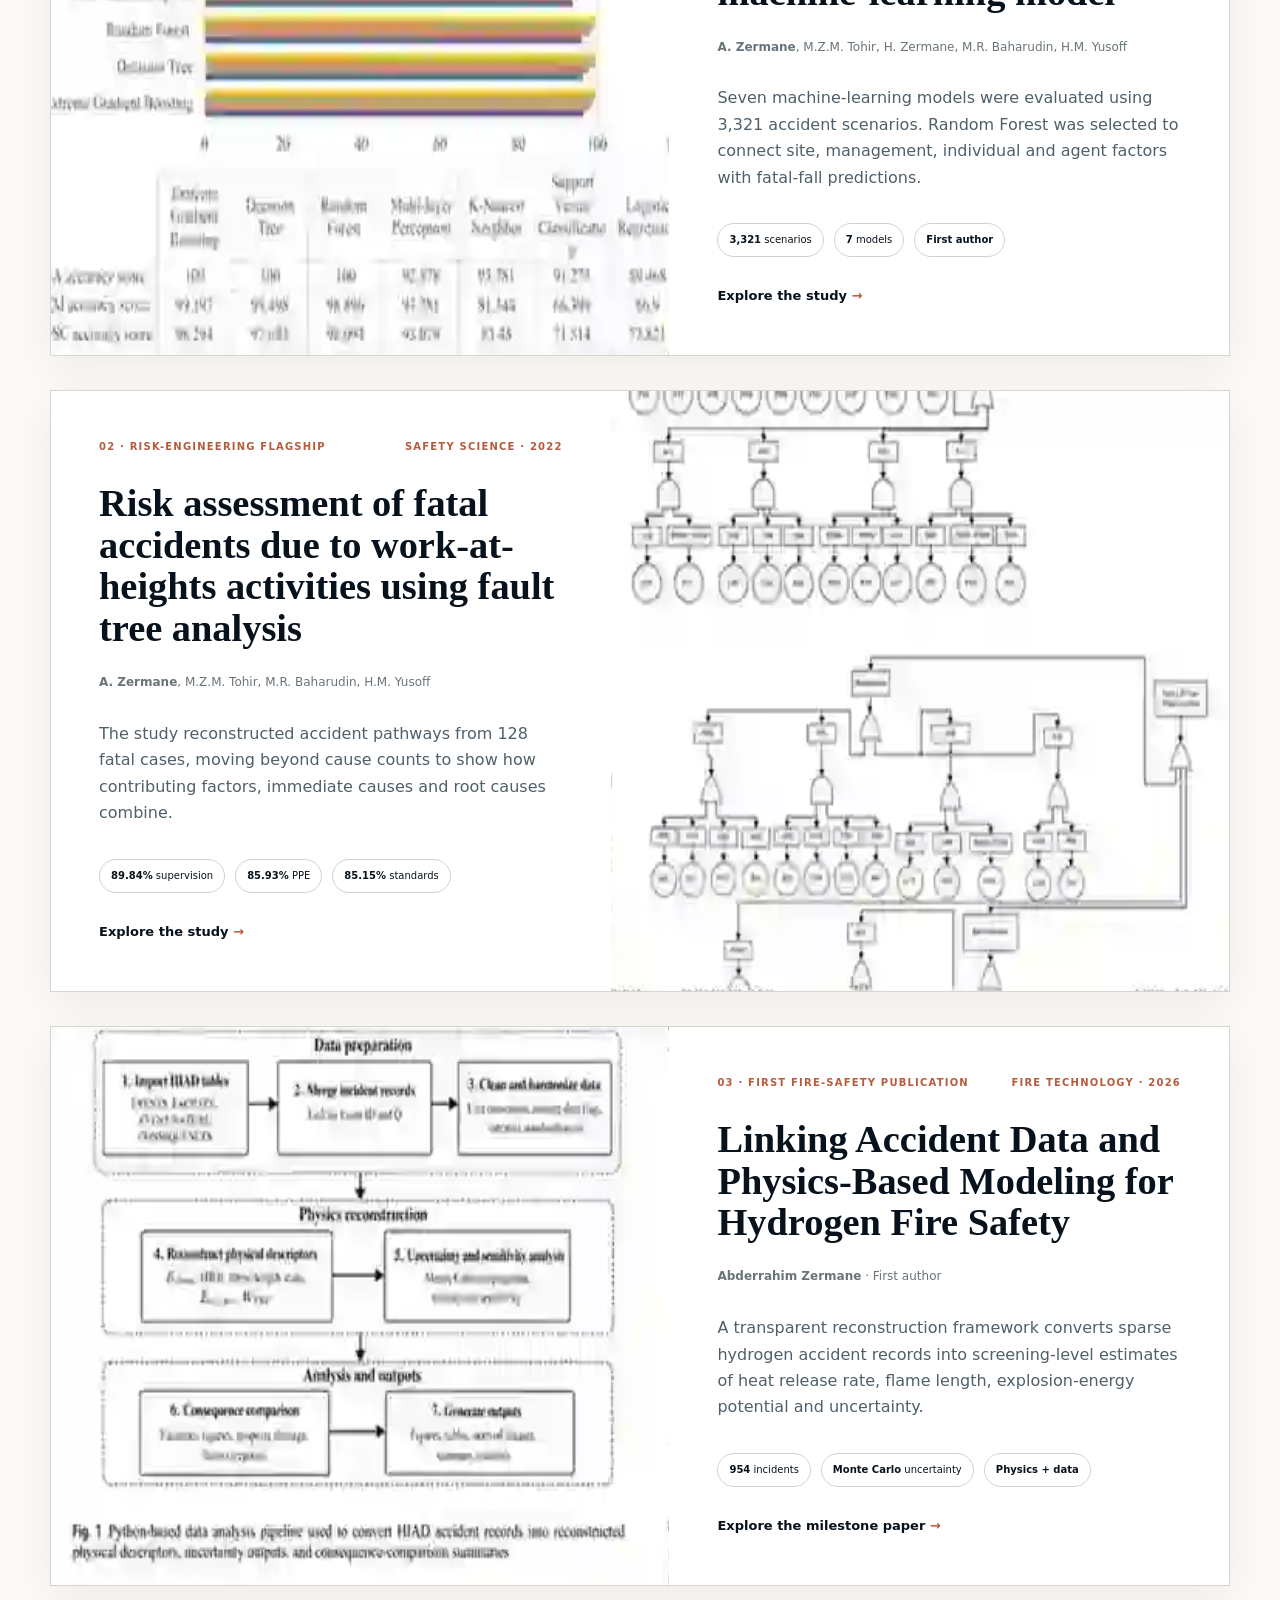
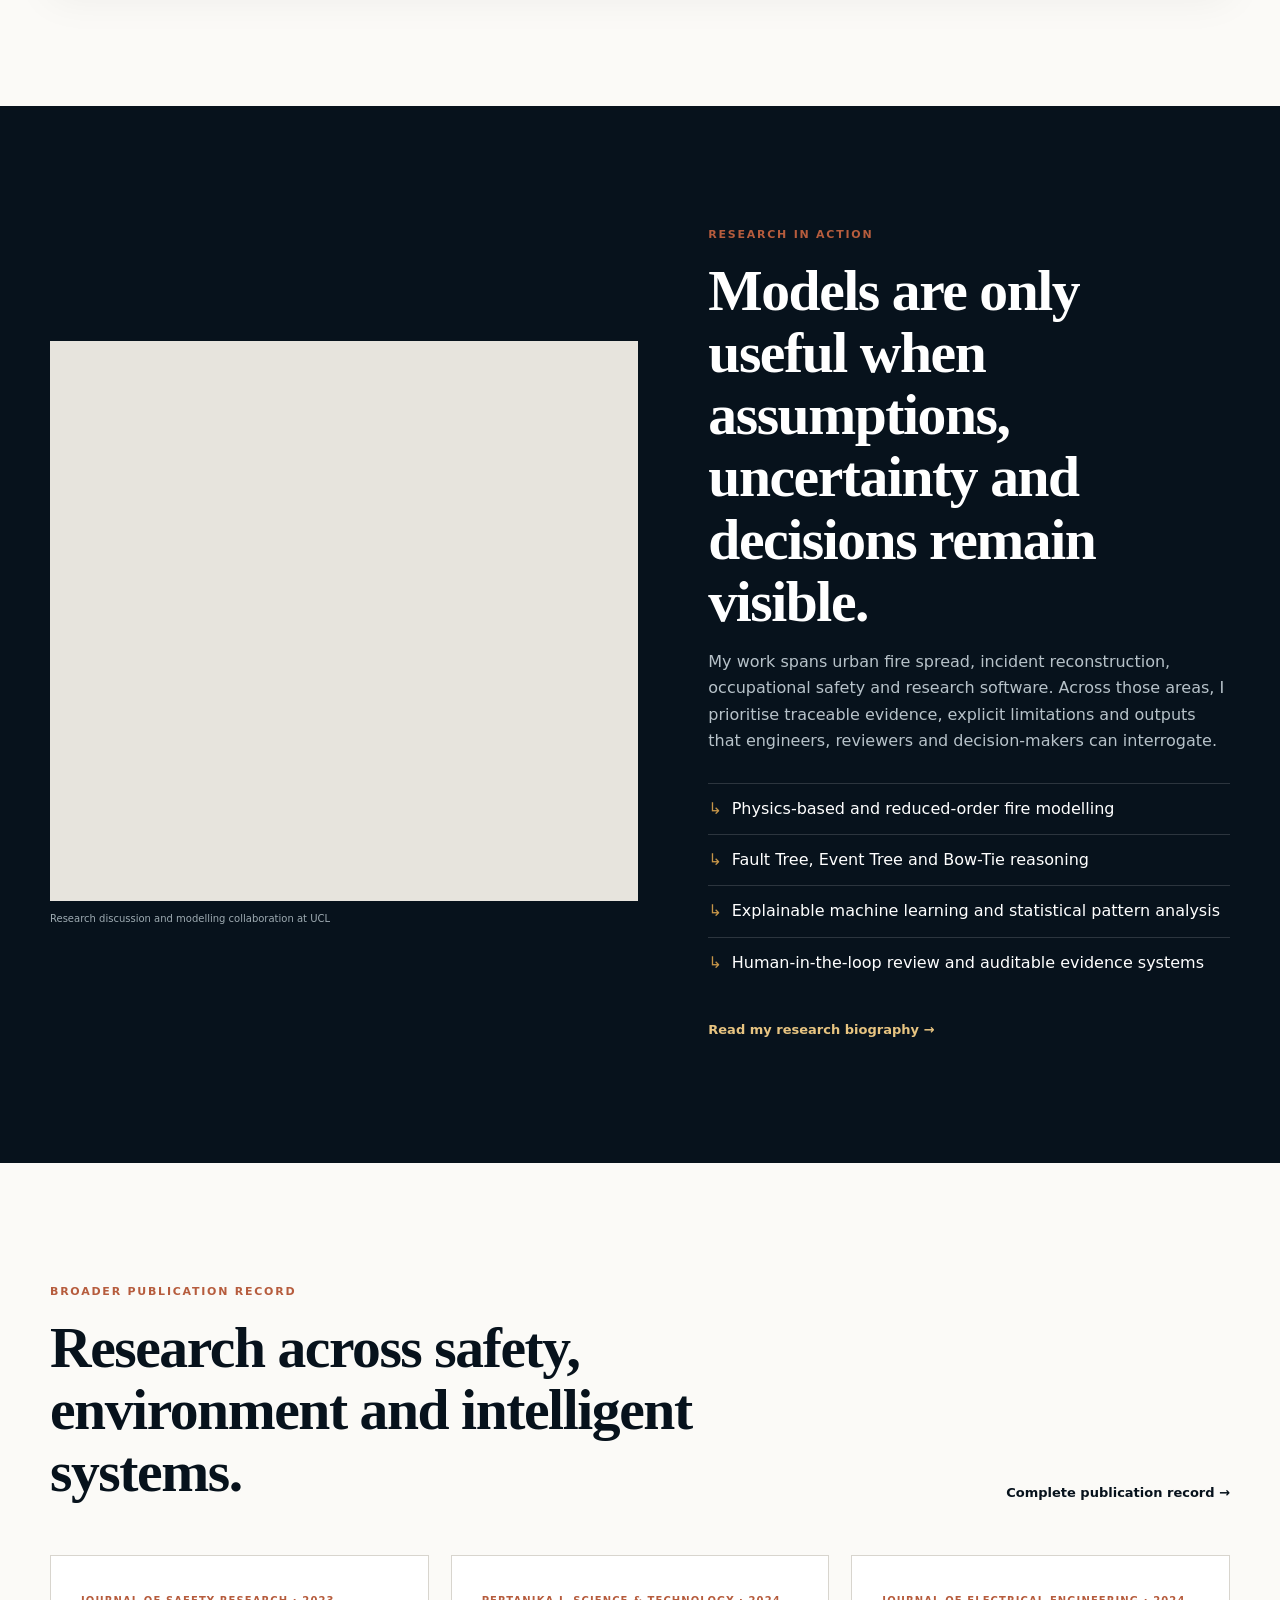
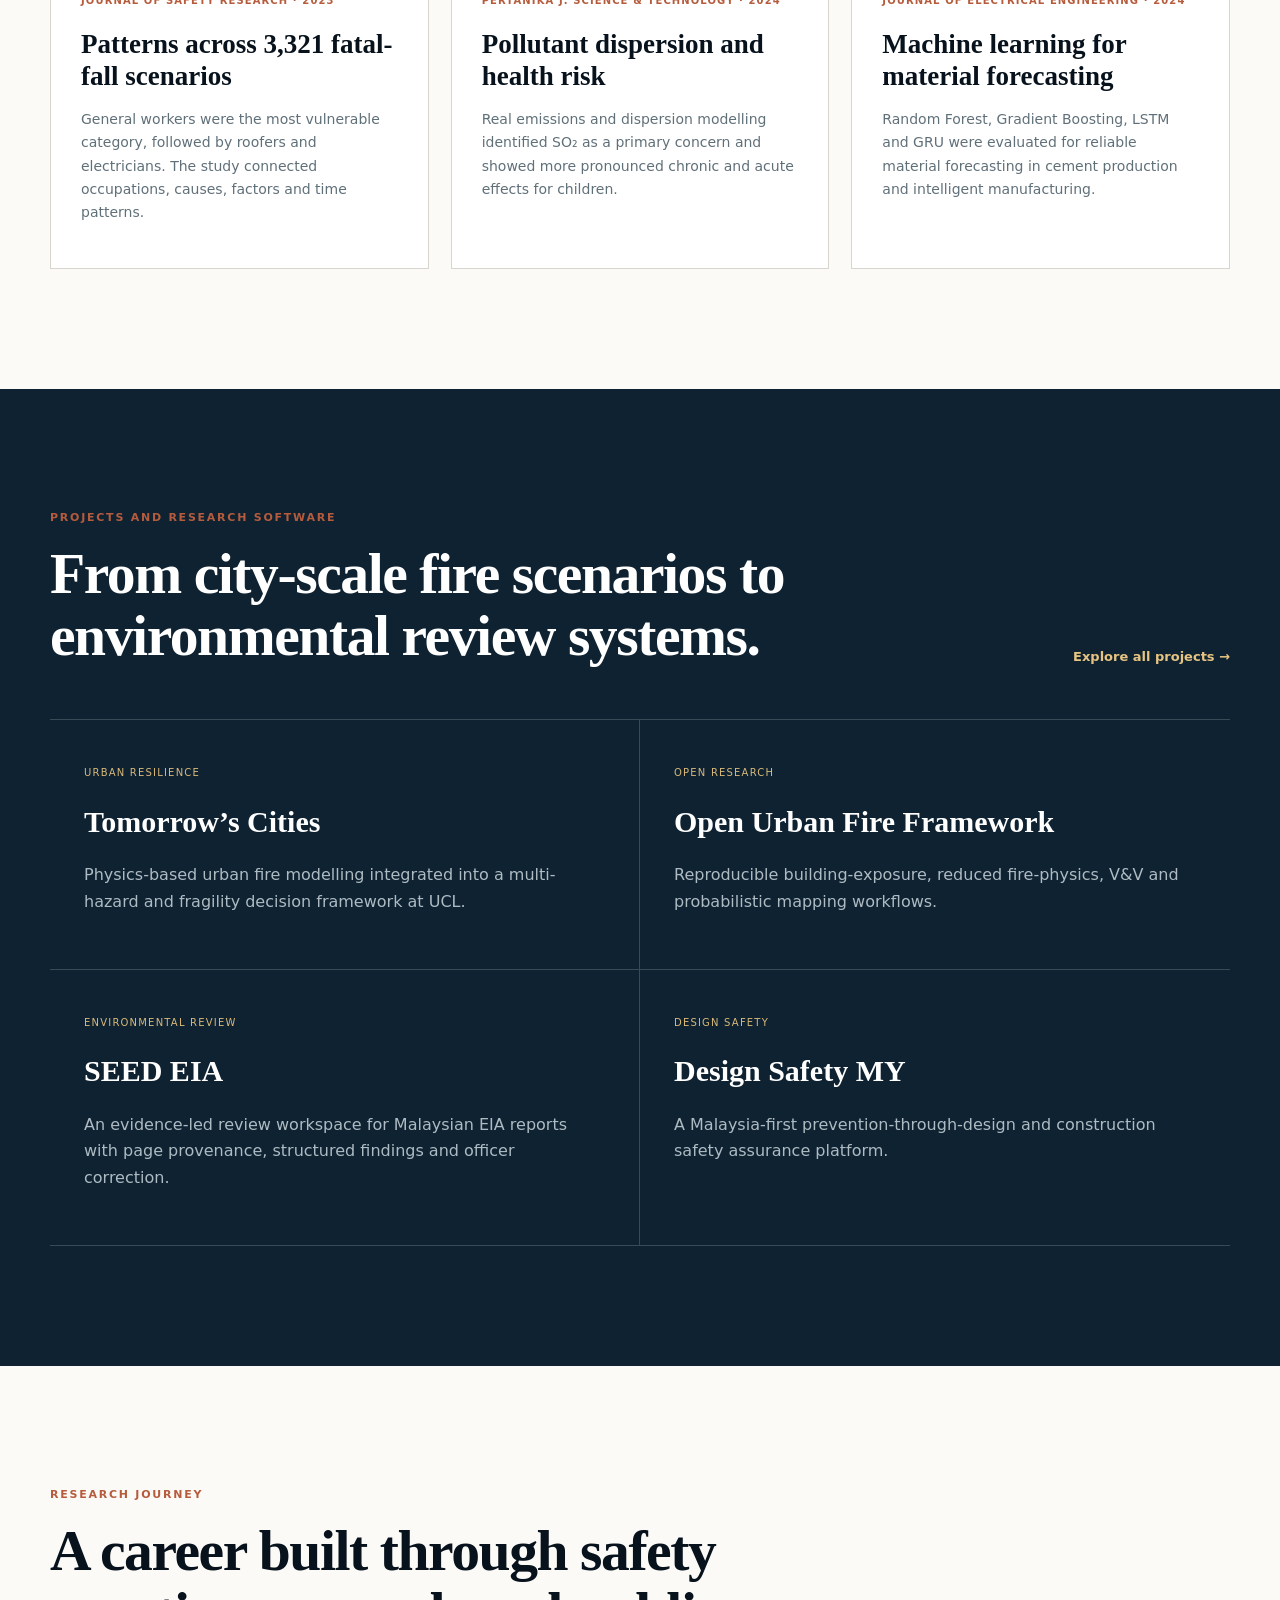
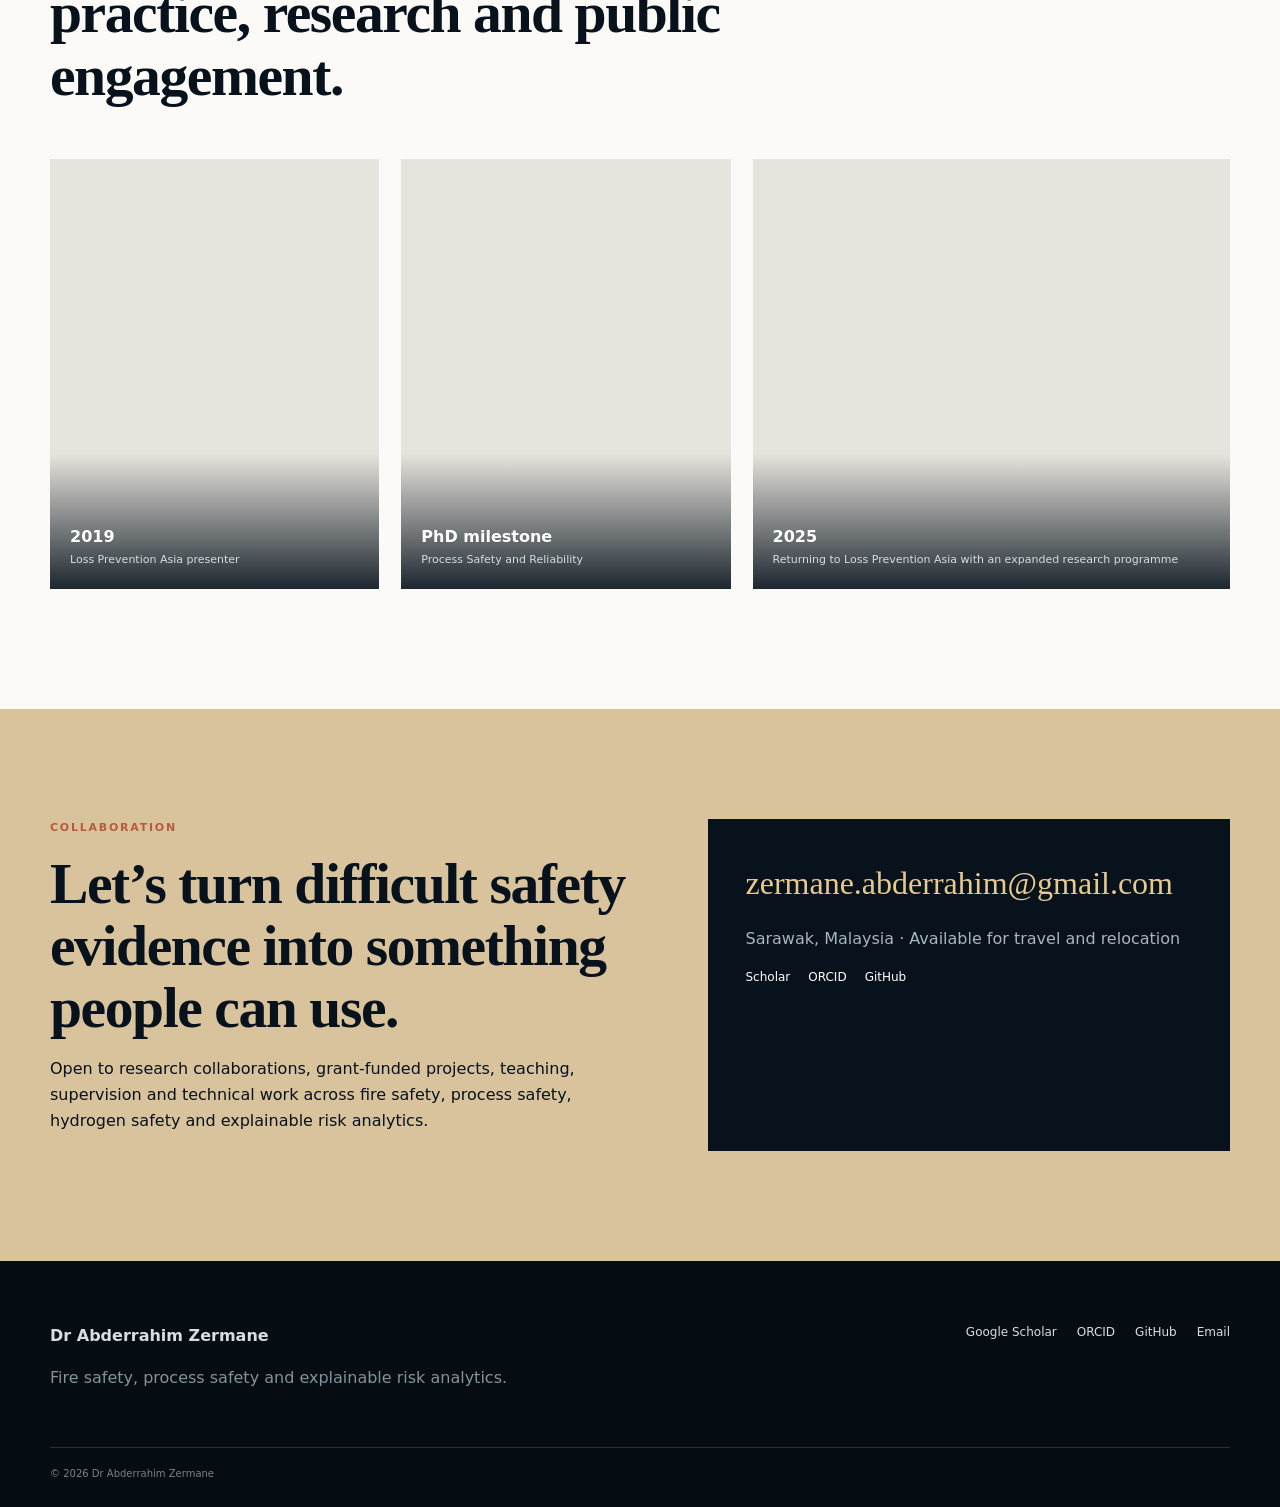
==== commit f83b243e: "Launch Figma-aligned research portfolio homepage" ====
--- a/index.html
+++ b/index.html
@@ -1,250 +1 @@
-<!doctype html>
-<html lang="en">
-<head>
-  <meta charset="utf-8" />
-  <meta name="viewport" content="width=device-width, initial-scale=1" />
-  <meta name="theme-color" content="#0b1320" />
-  <meta name="robots" content="index,follow,max-image-preview:large,max-snippet:-1,max-video-preview:-1" />
-  <meta name="description" content="Dr Abderrahim Zermane is a fire and process safety researcher specialising in urban fire modelling, occupational risk, fault tree analysis, explainable machine learning and safety decision systems." />
-  <meta name="author" content="Dr Abderrahim Zermane" />
-  <meta property="og:title" content="Dr Abderrahim Zermane | Fire, Process Safety and Risk Analytics" />
-  <meta property="og:description" content="Research, publications and projects in urban fire safety, occupational accident prevention, explainable machine learning and environmental review." />
-  <meta property="og:type" content="profile" />
-  <meta property="og:url" content="https://azermane.com/" />
-  <meta property="og:image" content="https://avatars.githubusercontent.com/u/112680258?v=4" />
-  <meta property="profile:first_name" content="Abderrahim" />
-  <meta property="profile:last_name" content="Zermane" />
-  <meta name="twitter:card" content="summary_large_image" />
-  <meta name="twitter:title" content="Dr Abderrahim Zermane | Fire and Process Safety Researcher" />
-  <meta name="twitter:description" content="Urban fire modelling, occupational safety, explainable machine learning and evidence-led decision systems." />
-  <meta name="twitter:image" content="https://avatars.githubusercontent.com/u/112680258?v=4" />
-  <link rel="canonical" href="https://azermane.com/" />
-  <link rel="icon" href="data:image/svg+xml,%3Csvg xmlns='http://www.w3.org/2000/svg' viewBox='0 0 64 64'%3E%3Crect width='64' height='64' rx='14' fill='%230b1320'/%3E%3Cpath d='M15 47 28 15h8l13 32h-8l-3-8H25l-3 8h-7Zm13-15h7l-3.5-10L28 32Z' fill='%23f0a44b'/%3E%3C/svg%3E" />
-  <title>Dr Abderrahim Zermane | Fire and Process Safety Researcher</title>
-  <link rel="preconnect" href="https://fonts.googleapis.com" />
-  <link rel="preconnect" href="https://fonts.gstatic.com" crossorigin />
-  <link href="https://fonts.googleapis.com/css2?family=DM+Sans:wght@400;500;600;700&family=Manrope:wght@500;600;700;800&display=swap" rel="stylesheet" />
-  <link rel="stylesheet" href="styles.css" />
-  <script type="application/ld+json">
-  {
-    "@context":"https://schema.org",
-    "@graph":[
-      {
-        "@type":"WebSite",
-        "@id":"https://azermane.com/#website",
-        "url":"https://azermane.com/",
-        "name":"Dr Abderrahim Zermane",
-        "alternateName":"AZermane",
-        "description":"Official research portfolio of Dr Abderrahim Zermane.",
-        "inLanguage":"en",
-        "publisher":{"@id":"https://azermane.com/#abderrahim-zermane"}
-      },
-      {
-        "@type":"ProfilePage",
-        "@id":"https://azermane.com/#profile-page",
-        "url":"https://azermane.com/",
-        "name":"Dr Abderrahim Zermane — Research Portfolio",
-        "dateCreated":"2026-07-30",
-        "dateModified":"2026-07-30",
-        "isPartOf":{"@id":"https://azermane.com/#website"},
-        "mainEntity":{"@id":"https://azermane.com/#abderrahim-zermane"}
-      },
-      {
-        "@type":"Person",
-        "@id":"https://azermane.com/#abderrahim-zermane",
-        "name":"Abderrahim Zermane",
-        "alternateName":["Dr Abderrahim Zermane","A. Zermane"],
-        "honorificPrefix":"Dr",
-        "url":"https://azermane.com/",
-        "image":"https://avatars.githubusercontent.com/u/112680258?v=4",
-        "email":"mailto:zermane.abderrahim@gmail.com",
-        "jobTitle":"Fire and Process Safety Researcher",
-        "description":"Fire and process safety researcher specialising in physics-based urban fire modelling, occupational accident prevention, fault tree analysis, explainable machine learning and evidence-led decision systems.",
-        "identifier":{"@type":"PropertyValue","propertyID":"ORCID","value":"0000-0001-5040-7704"},
-        "sameAs":[
-          "https://scholar.google.com/citations?user=9ZkzMtcAAAAJ&hl=en",
-          "https://orcid.org/0000-0001-5040-7704",
-          "https://github.com/AbderrahimZ1"
-        ],
-        "knowsAbout":[
-          "Fire safety engineering","Process safety","Urban fire spread modelling","Occupational safety and health","Fault tree analysis","Event tree analysis","Bow-Tie analysis","Explainable machine learning","Construction safety","Hydrogen safety","Environmental impact assessment","Risk assessment"
-        ],
-        "alumniOf":[
-          {"@type":"CollegeOrUniversity","name":"Universiti Putra Malaysia"},
-          {"@type":"CollegeOrUniversity","name":"Université Batna 2"},
-          {"@type":"CollegeOrUniversity","name":"Université Batna 1"}
-        ],
-        "affiliation":[
-          {"@type":"CollegeOrUniversity","name":"University College London"},
-          {"@type":"Organization","name":"UCL Fire & Structural Engineering Group"},
-          {"@type":"Organization","name":"Safety Engineering Interest Group Malaysia"}
-        ],
-        "knowsLanguage":["Arabic","English","French","Malay"]
-      }
-    ]
-  }
-  </script>
-</head>
-<body>
-  <a class="skip-link" href="#main">Skip to content</a>
-
-  <header class="site-header" id="top">
-    <div class="shell header-inner">
-      <a class="brand" href="/" aria-label="Dr Abderrahim Zermane homepage">
-        <span class="brand-mark" aria-hidden="true">AZ</span>
-        <span class="brand-text">Abderrahim Zermane</span>
-      </a>
-      <button class="menu-button" type="button" aria-expanded="false" aria-controls="primary-nav">
-        <span></span><span></span><span></span><span class="sr-only">Open navigation</span>
-      </button>
-      <nav id="primary-nav" class="primary-nav" aria-label="Primary navigation">
-        <a href="/about.html">About</a>
-        <a href="/publications.html">Publications</a>
-        <a href="/projects.html">Projects</a>
-        <a href="#experience">Experience</a>
-        <a href="#contact">Contact</a>
-      </nav>
-      <a class="header-cta" href="/about.html">About me</a>
-    </div>
-  </header>
-
-  <main id="main">
-    <section class="hero">
-      <div class="hero-grid" aria-hidden="true"></div>
-      <div class="shell hero-layout">
-        <div class="hero-copy reveal">
-          <h1>Dr Abderrahim Zermane</h1>
-          <p class="hero-lead"><strong>Fire, process safety and risk analytics.</strong> I develop physics-based urban fire models, explainable analyses of occupational accidents, and evidence-led systems that turn complex safety information into decisions people can use.</p>
-          <div class="hero-actions">
-            <a class="button button-primary" href="/projects.html">Explore my projects</a>
-            <a class="button button-secondary" href="/publications.html">View publications</a>
-          </div>
-          <div class="profile-links" aria-label="Research profiles">
-            <a href="https://scholar.google.com/citations?user=9ZkzMtcAAAAJ&hl=en" target="_blank" rel="noreferrer">Google Scholar <span aria-hidden="true">↗</span></a>
-            <a href="https://orcid.org/0000-0001-5040-7704" target="_blank" rel="noreferrer">ORCID <span aria-hidden="true">↗</span></a>
-            <a href="https://github.com/AbderrahimZ1" target="_blank" rel="noreferrer">GitHub <span aria-hidden="true">↗</span></a>
-          </div>
-        </div>
-
-        <div class="hero-visual reveal" data-delay="120">
-          <div class="portrait-wrap">
-            <img src="https://avatars.githubusercontent.com/u/112680258?v=4" alt="Dr Abderrahim Zermane, fire and process safety researcher" width="460" height="460" />
-            <div class="portrait-caption">
-              <strong>PhD in Process Safety and Reliability</strong>
-              <span>Research Fellow, University College London (2023–2025)</span>
-            </div>
-          </div>
-          <div class="model-panel" aria-label="Illustration of city-scale urban fire-spread modelling">
-            <div class="model-header"><span>City-scale scenario model</span><span class="model-status">research workflow</span></div>
-            <svg viewBox="0 0 640 310" role="img" aria-label="Abstract city grid showing a fire exposure pathway">
-              <defs>
-                <linearGradient id="heat" x1="0" y1="0" x2="1" y2="0"><stop offset="0" stop-color="#f0a44b"/><stop offset="1" stop-color="#df5f45"/></linearGradient>
-                <filter id="glow"><feGaussianBlur stdDeviation="8" result="b"/><feMerge><feMergeNode in="b"/><feMergeNode in="SourceGraphic"/></feMerge></filter>
-              </defs>
-              <g fill="none" stroke="#304056" stroke-width="2">
-                <path d="M40 52h125v72H40zM190 32h100v112H190zM315 60h94v84h-94zM438 30h145v114H438z"/>
-                <path d="M60 178h92v84H60zM177 174h130v102H177zM333 174h101v76H333zM460 171h130v102H460z"/>
-                <path d="M0 157h640M168 0v310M305 0v310M448 0v310" stroke-dasharray="7 8" opacity=".55"/>
-              </g>
-              <g fill="#162233" stroke="#485b72" stroke-width="2">
-                <rect x="58" y="70" width="48" height="34" rx="4"/><rect x="117" y="66" width="30" height="51" rx="4"/><rect x="209" y="54" width="55" height="68" rx="4"/><rect x="334" y="82" width="56" height="43" rx="4"/><rect x="465" y="54" width="43" height="68" rx="4"/><rect x="522" y="72" width="42" height="52" rx="4"/><rect x="77" y="197" width="52" height="42" rx="4"/><rect x="198" y="196" width="42" height="58" rx="4"/><rect x="252" y="190" width="35" height="69" rx="4"/><rect x="352" y="194" width="61" height="38" rx="4"/><rect x="481" y="193" width="38" height="58" rx="4"/><rect x="535" y="202" width="35" height="48" rx="4"/>
-              </g>
-              <path d="M91 92C170 104 201 216 270 220S353 103 374 105s74 102 124 118" fill="none" stroke="url(#heat)" stroke-width="8" stroke-linecap="round" filter="url(#glow)"/>
-              <g fill="#f0a44b" stroke="#0b1320" stroke-width="4"><circle cx="91" cy="92" r="10"/><circle cx="270" cy="220" r="10"/><circle cx="374" cy="105" r="10"/><circle cx="498" cy="223" r="10"/></g>
-            </svg>
-            <div class="model-legend"><span><i class="dot amber"></i>Ignition or exposure</span><span><i class="line"></i>Propagation pathway</span><span><i class="square"></i>Building stock</span></div>
-          </div>
-        </div>
-      </div>
-      <div class="shell credibility-strip reveal" data-delay="180">
-        <div><strong>11</strong><span>peer-reviewed articles and chapters</span></div>
-        <div><strong>3,321</strong><span>fatal-fall accident scenarios analysed</span></div>
-        <div><strong>UCL + UPM</strong><span>research and teaching experience</span></div>
-        <div><strong>End-to-end</strong><span>evidence, modelling, software and communication</span></div>
-      </div>
-    </section>
-
-    <section class="section research-section" id="research">
-      <div class="shell">
-        <div class="section-heading reveal"><span class="section-number">01</span><div><h2>Research focus</h2><p>I work where hazard physics, incident evidence and practical safety decisions meet.</p></div></div>
-        <div class="research-pillars">
-          <article class="pillar reveal"><div class="pillar-index">A</div><h3>Urban fire dynamics and resilience</h3><p>Physics-based and reduced-order fire-spread models for city-scale scenarios, tenability reasoning, uncertainty mapping and multi-hazard integration.</p><ul><li>Exposure-to-fire modelling</li><li>Scenario planning and V&amp;V</li><li>GIS-informed urban analysis</li></ul></article>
-          <article class="pillar reveal" data-delay="80"><div class="pillar-index">B</div><h3>Explainable safety analytics</h3><p>Structured learning from accident records using statistical analysis, fault trees and interpretable machine learning to identify prevention priorities.</p><ul><li>FTA, ETA and Bow-Tie</li><li>Random forest and tree models</li><li>Calibration and class imbalance</li></ul></article>
-          <article class="pillar reveal" data-delay="160"><div class="pillar-index">C</div><h3>Decision-support systems</h3><p>Research software that converts reports, regulations and evidence chains into reviewable findings, auditable workflows and defensible outputs.</p><ul><li>Environmental review</li><li>Design-safety assurance</li><li>Regulatory evidence mapping</li></ul></article>
-        </div>
-        <div class="strength-band reveal"><div><span>Core strength</span><strong>Reproducible methods</strong></div><div><span>Working style</span><strong>Evidence before assertion</strong></div><div><span>Output</span><strong>Decision-grade communication</strong></div><div><span>Tools</span><strong>Python, QGIS, ML and risk models</strong></div></div>
-      </div>
-    </section>
-
-    <section class="section publications-section" id="publications">
-      <div class="shell">
-        <div class="section-heading reveal"><span class="section-number">02</span><div><h2>Selected research and main findings</h2><p>A concise view of what the studies contribute, not only where they were published.</p></div></div>
-        <div class="finding-grid">
-          <article class="finding-card reveal"><div class="finding-meta"><span>Safety Science · 2022</span><span>Fault tree analysis</span></div><h3>Fatal falls: from causes to quantified pathways</h3><p>Analysis of 128 fatal cases found high occurrence of inadequate supervision, failure to use PPE, and absent or poorly followed work standards—showing where prevention systems must intervene first.</p><div class="mini-bars"><div><span>Supervision and leadership</span><i style="--v:89.84%"></i><b>89.84%</b></div><div><span>PPE not used</span><i style="--v:85.93%"></i><b>85.93%</b></div><div><span>Work standards</span><i style="--v:85.15%"></i><b>85.15%</b></div></div><a href="https://doi.org/10.1016/j.ssci.2022.105724" target="_blank" rel="noreferrer">Read the paper ↗</a></article>
-          <article class="finding-card reveal" data-delay="80"><div class="finding-meta"><span>Journal of Safety Research · 2023</span><span>Incident patterns</span></div><h3>Who is most exposed in fatal-fall incidents?</h3><p>Across 3,321 Malaysian cases, general workers were the most vulnerable group, while roofers and electricians also showed prominent annual fatality shares.</p><div class="stat-pair"><div><strong>32%</strong><span>general workers, yearly average</span></div><div><strong>15.5%</strong><span>roofers, yearly average</span></div></div><a href="https://doi.org/10.1016/j.jsr.2023.05.003" target="_blank" rel="noreferrer">Read the paper ↗</a></article>
-          <article class="finding-card reveal"><div class="finding-meta"><span>Safety Science · 2023</span><span>Explainable machine learning</span></div><h3>Testing seven models for fatal-fall prediction</h3><p>The study demonstrated the feasibility of machine learning for construction safety management. Random forest was selected for its performance and ability to reveal how site, management, individual and agent factors shape predictions.</p><div class="model-chips"><span>RF</span><span>XGB</span><span>DT</span><span>LR</span><span>SVM</span><span>KNN</span><span>NB</span></div><a href="https://doi.org/10.1016/j.ssci.2022.106023" target="_blank" rel="noreferrer">Read the paper ↗</a></article>
-          <article class="finding-card reveal" data-delay="80"><div class="finding-meta"><span>JEST · 2026</span><span>Agriculture safety</span></div><h3>Frequency alone does not reveal the dominant risk pathway</h3><p>In 103 agriculture, forestry and fishing fatalities, struck-by-object events were most frequent, but the fault tree ranked falls higher through dominant exposure-source pathways.</p><div class="pathway-graphic"><span>Incident counts</span><i></i><strong>Scenario pathways</strong></div><a href="https://doi.org/10.11113/jest.v9.223" target="_blank" rel="noreferrer">Read the paper ↗</a></article>
-        </div>
-        <div class="publication-library reveal">
-          <div class="library-head"><h3>Complete publication record</h3><a class="button button-primary" href="/publications.html">View all publications</a></div>
-          <div class="publication-list">
-            <article><span class="pub-year">2026</span><div><h4>Risk assessment of Malaysian agriculture, forestry and fishing fatalities using fault tree analysis</h4><p>Journal of Energy &amp; Safety Technology</p></div><a href="https://doi.org/10.11113/jest.v9.223" target="_blank" rel="noreferrer" aria-label="Open publication">↗</a></article>
-            <article><span class="pub-year">2024</span><div><h4>Technical analysis of occupational fatal accidents in Malaysia using machine-learning techniques</h4><p>IEEJ Journal of Industry Applications</p></div><a href="https://doi.org/10.1541/ieejjia.24002974" target="_blank" rel="noreferrer" aria-label="Open publication">↗</a></article>
-            <article><span class="pub-year">2023</span><div><h4>Investigating patterns of workplace fatal fall injuries: Case study of Malaysia</h4><p>Journal of Safety Research</p></div><a href="https://doi.org/10.1016/j.jsr.2023.05.003" target="_blank" rel="noreferrer" aria-label="Open publication">↗</a></article>
-            <article><span class="pub-year">2023</span><div><h4>Predicting fatal fall from heights accidents using random forest classification machine-learning model</h4><p>Safety Science</p></div><a href="https://doi.org/10.1016/j.ssci.2022.106023" target="_blank" rel="noreferrer" aria-label="Open publication">↗</a></article>
-          </div>
-          <a class="text-link" href="https://scholar.google.com/citations?user=9ZkzMtcAAAAJ&hl=en" target="_blank" rel="noreferrer">Open the latest Google Scholar record ↗</a>
-        </div>
-      </div>
-    </section>
-
-    <section class="section projects-section" id="projects">
-      <div class="shell">
-        <div class="section-heading reveal"><span class="section-number">03</span><div><h2>Projects and research software</h2><p>Selected modelling frameworks and evidence-led systems I have developed or helped shape.</p></div></div>
-        <div class="project-feature reveal">
-          <div class="project-visual tomorrow-visual" aria-hidden="true"><svg viewBox="0 0 700 480"><defs><linearGradient id="hazard" x1="0" y1="0" x2="1" y2="1"><stop stop-color="#f0a44b"/><stop offset="1" stop-color="#df5f45"/></linearGradient></defs><path d="M52 382 172 118l138 118L428 70l218 312Z" fill="#121f30" stroke="#3b4c61" stroke-width="3"/><g fill="#1c2a3d" stroke="#53667d" stroke-width="2"><path d="M90 372v-88h66v88M179 372V221h92v151M294 372V267h76v105M395 372V181h91v191M511 372V246h95v126"/></g><path d="M110 324c86-51 128-23 183-3s107-84 171-76 64 79 111 73" fill="none" stroke="url(#hazard)" stroke-width="8" stroke-linecap="round"/><g fill="#f0a44b"><circle cx="110" cy="324" r="11"/><circle cx="293" cy="321" r="11"/><circle cx="464" cy="245" r="11"/><circle cx="575" cy="318" r="11"/></g><g font-family="DM Sans, sans-serif" font-size="17" fill="#91a1b5"><text x="90" y="421">hazard</text><text x="253" y="421">exposure</text><text x="420" y="421">fragility</text><text x="555" y="421">impact</text></g></svg></div>
-          <div class="project-copy"><div class="project-kicker"><span>University College London</span><span>2023–2025</span></div><h3>Tomorrow's Cities: urban fire modelling inside a multi-hazard framework</h3><p>I co-developed a physics-based urban fire-spread model and integrated it into a multi-hazard and fragility workflow for scenario planning. My contribution connected fire behaviour, tenability thresholds, model validation and decision-ready outputs.</p><div class="project-points"><span>Physics-based fire spread</span><span>Multi-hazard integration</span><span>Tenability and thresholds</span><span>Scenario communication</span></div><a href="https://tomorrowscities.org/" target="_blank" rel="noreferrer">Visit Tomorrow's Cities ↗</a></div>
-        </div>
-        <div class="project-grid">
-          <article class="project-card reveal"><div class="project-card-visual fire-visual" aria-hidden="true"><span class="block b1"></span><span class="block b2"></span><span class="block b3"></span><span class="heat h1"></span><span class="heat h2"></span><span class="route"></span></div><div class="project-card-body"><div class="project-kicker"><span>Research framework</span><span>Python · GIS</span></div><h3>City-scale Fire Spread Model</h3><p>The original class-city fire-safety model designed to represent how fire can move through urban building stocks and support comparative city scenarios.</p><div class="project-points"><span>City geometry</span><span>Fire propagation</span><span>Scenario comparison</span></div><a class="text-link" href="/insights/urban-fire-modelling.html">Read the modelling overview →</a></div></article>
-          <article class="project-card reveal" data-delay="60"><div class="project-card-visual open-fire-visual" aria-hidden="true"><div class="map-dot m1"></div><div class="map-dot m2"></div><div class="map-dot m3"></div><div class="map-line l1"></div><div class="map-line l2"></div><div class="map-grid"></div></div><div class="project-card-body"><div class="project-kicker"><span>Open research workflow</span><span>V&amp;V · uncertainty</span></div><h3>Open Urban Fire Framework</h3><p>A reproducible exposure-to-fire workflow connecting building footprints, reduced fire physics, FDS-reference templates, district cases and probabilistic maps.</p><div class="project-points"><span>GeoJSON import</span><span>V&amp;V protocol</span><span>Probability maps</span></div><a class="text-link" href="/insights/urban-fire-modelling.html">Understand the framework →</a></div></article>
-          <article class="project-card reveal"><div class="project-card-visual eia-visual" aria-hidden="true"><div class="doc-page p1"><i></i><i></i><i></i><b></b></div><div class="doc-page p2"><i></i><i></i><i></i><b></b></div><div class="matrix"><span></span><span></span><span></span><span></span><span></span><span></span><span></span><span></span><span></span></div></div><div class="project-card-body"><div class="project-kicker"><span>Environmental review</span><span>AI-assisted</span></div><h3>SEED EIA</h3><p>An evidence-led workspace for reviewing Malaysian Environmental Impact Assessment reports against 158 structured findings, with page evidence, rationale, confidence, officer overrides and audit trails.</p><div class="project-points"><span>9 review tabs</span><span>158 findings</span><span>Page-aware evidence</span></div><a class="text-link" href="/projects.html">View project details →</a></div></article>
-          <article class="project-card reveal" data-delay="60"><div class="project-card-visual design-visual" aria-hidden="true"><div class="node n1">Client</div><div class="node n2">Designer</div><div class="node n3">Risk</div><div class="node n4">Evidence</div><svg viewBox="0 0 500 280"><path d="M85 66 247 135M398 65 247 135M247 135 96 225M247 135 403 224"/></svg></div><div class="project-card-body"><div class="project-kicker"><span>Construction safety</span><span>Malaysia CDM 2024</span></div><h3>Design Safety MY</h3><p>A Malaysia-first design-safety assurance platform mapping legal duties, prevention-through-design decisions, HIRARC, bowties, evidence chains and controlled deliverables.</p><div class="project-points"><span>Regulations 1–39</span><span>Safety graph</span><span>Audit-ready records</span></div><a class="text-link" href="/projects.html">View project details →</a></div></article>
-        </div>
-        <a class="button button-primary" href="/projects.html" style="margin-top:28px">View all projects</a>
-      </div>
-    </section>
-
-    <section class="section experience-section" id="experience">
-      <div class="shell">
-        <div class="section-heading reveal"><span class="section-number">04</span><div><h2>Research, teaching and practice</h2><p>A background spanning academic research, engineering education and on-site safety work.</p></div></div>
-        <div class="experience-layout">
-          <div class="timeline reveal">
-            <article><span class="time">2023–2025</span><div><h3>Research Fellow — Physics-based Fire Modelling</h3><p>University College London, United Kingdom</p><ul><li>Co-created an urban fire-spread model for a multi-hazard fragility framework.</li><li>Developed tenability and threshold reasoning, validation workflows and teaching-ready artefacts.</li><li>Facilitated the MEng/MSc Integrated Design Project.</li></ul></div></article>
-            <article><span class="time">2021–2023</span><div><h3>Teaching and Research Assistant</h3><p>Universiti Putra Malaysia</p><ul><li>Taught or supported fires and explosions, ergonomics and practical sessions.</li><li>Co-supervised MSc work and supported PhD-level research.</li><li>Translated quantitative methods into applied safety exercises.</li></ul></div></article>
-            <article><span class="time">2015–2022</span><div><h3>Safety practice</h3><p>DMA Construction · Bonatti SPA · Sonatrach</p><ul><li>Safety inspection, supervision, hazard identification and risk-control work in construction and industrial settings.</li><li>Experience with HAZOP, JHA, compliance, permits and practical site controls.</li></ul></div></article>
-          </div>
-          <aside class="education-panel reveal" data-delay="100"><h3>Education</h3><div><strong>PhD — Process Safety and Reliability</strong><span>Universiti Putra Malaysia</span><p>Predictive modelling of fatal falls in the Malaysian construction sector.</p></div><div><strong>MSc — Environmental Engineering</strong><span>Université Batna 2</span><p>Environmental systems, hazards, toxicology and reliability.</p></div><div><strong>BSc — Industrial Health and Safety Engineering</strong><span>Université Batna 1</span></div><h3 class="cert-title">Selected certifications</h3><div class="cert-list"><span>NEBOSH IGC</span><span>IOSH Managing Safely</span><span>ISO 9001 / 14001 / 45001</span><span>Mental Health First Aider</span></div></aside>
-        </div>
-      </div>
-    </section>
-
-    <section class="section teaching-section" id="insights">
-      <div class="shell teaching-layout">
-        <div class="teaching-copy reveal"><span class="section-number">05</span><h2>Research insights</h2><p>Accessible explanations of the methods, findings and limits behind my work.</p><div class="teaching-topics"><a href="/insights/fatal-falls-malaysia.html">Fatal falls in Malaysia</a><a href="/insights/explainable-ml-safety.html">Explainable machine learning</a><a href="/insights/urban-fire-modelling.html">Urban fire modelling</a></div></div>
-        <div class="collaboration-card reveal" data-delay="100"><h3>Open to collaboration</h3><ul><li>Fire, process and hydrogen safety studies</li><li>Urban resilience and multi-hazard modelling</li><li>Explainable safety analytics and research software</li><li>Teaching, supervision and curriculum development</li></ul><a class="button button-primary" href="mailto:zermane.abderrahim@gmail.com?subject=Research%20collaboration">Discuss a collaboration</a></div>
-      </div>
-    </section>
-
-    <section class="contact-section" id="contact">
-      <div class="shell contact-layout reveal">
-        <div><span class="section-number">06</span><h2>Let’s make complex risk easier to act on.</h2><p>For research collaboration, teaching, consulting or project discussions, contact me directly.</p></div>
-        <div class="contact-actions"><a class="contact-email" href="mailto:zermane.abderrahim@gmail.com">zermane.abderrahim@gmail.com <span aria-hidden="true">↗</span></a><div><span>Sarawak, Malaysia</span><span>Available for travel and relocation</span></div><div class="contact-links"><a href="/about.html">About</a><a href="/publications.html">Publications</a><a href="/projects.html">Projects</a><a href="https://scholar.google.com/citations?user=9ZkzMtcAAAAJ&hl=en" target="_blank" rel="noreferrer">Scholar</a><a href="https://orcid.org/0000-0001-5040-7704" target="_blank" rel="noreferrer">ORCID</a><a href="https://github.com/AbderrahimZ1" target="_blank" rel="noreferrer">GitHub</a></div></div>
-      </div>
-    </section>
-  </main>
-
-  <footer class="site-footer"><div class="shell"><span>© <span id="year"></span> Dr Abderrahim Zermane</span><a href="#top">Back to top ↑</a></div></footer>
-  <script src="script.js"></script>
-</body>
-</html>
+<!doctype html><html lang="en"><head><meta charset="utf-8"><meta name="viewport" content="width=device-width,initial-scale=1"><meta name="theme-color" content="#07121c"><meta name="robots" content="index,follow,max-image-preview:large,max-snippet:-1"><title>Dr Abderrahim Zermane | Fire Safety, Process Safety &amp; Risk Analytics</title><meta name="description" content="Official research portfolio of Dr Abderrahim Zermane: flagship publications, fire modelling, occupational safety research, hydrogen fire safety and decision-support projects."><link rel="canonical" href="https://azermane.com/"><meta property="og:type" content="website"><meta property="og:title" content="Dr Abderrahim Zermane | Fire Safety, Process Safety &amp; Risk Analytics"><meta property="og:description" content="Official research portfolio of Dr Abderrahim Zermane: flagship publications, fire modelling, occupational safety research, hydrogen fire safety and decision-support projects."><meta property="og:url" content="https://azermane.com/"><meta property="og:image" content="https://azermane.com/assets/photos-atlas.webp"><meta name="twitter:card" content="summary_large_image"><link rel="icon" href="/assets/favicon.svg" type="image/svg+xml"><link rel="stylesheet" href="/assets/site.css"><script type="application/ld+json">{"@context":"https://schema.org","@graph":[{"@type":"WebSite","@id":"https://azermane.com/#website","url":"https://azermane.com/","name":"Dr Abderrahim Zermane","publisher":{"@id":"https://azermane.com/#person"}},{"@type":"Person","@id":"https://azermane.com/#person","name":"Abderrahim Zermane","honorificPrefix":"Dr","url":"https://azermane.com/","image":"https://azermane.com/assets/photos-atlas.webp","jobTitle":"Fire and Process Safety Researcher","identifier":{"@type":"PropertyValue","propertyID":"ORCID","value":"0000-0001-5040-7704"},"sameAs":["https://scholar.google.com/citations?user=9ZkzMtcAAAAJ&hl=en","https://orcid.org/0000-0001-5040-7704","https://github.com/AbderrahimZ1"],"knowsAbout":["Fire safety engineering","Hydrogen fire safety","Urban fire spread modelling","Process safety","Fault tree analysis","Explainable machine learning","Occupational safety and health","Environmental impact assessment"]}]}</script></head><body><a class="skip" href="#main">Skip to content</a><header class="site-header"><div class="wrap header-row"><a class="brand" href="/" aria-label="Dr Abderrahim Zermane home"><span class="brand-mark">AZ</span><span><b>Abderrahim Zermane</b><small>Research portfolio</small></span></a><button class="menu" aria-label="Open navigation" aria-expanded="false"><span></span><span></span><span></span></button><nav class="nav" aria-label="Primary"><a href="/">Home</a><a href="/about.html">About</a><a href="/publications.html">Publications</a><a href="/projects.html">Projects</a><a href="/#contact">Contact</a></nav></div></header><main id="main"><section class="hero"><div class="wrap hero-grid"><div class="hero-copy"><p class="overline">Fire safety · Process safety · Risk analytics</p><h1>Research that moves from evidence to engineering decisions.</h1><p class="lead">I am <strong>Dr Abderrahim Zermane</strong>. I combine accident data, physics-based modelling, fault trees and explainable machine learning to make complex safety problems easier to interpret and act on.</p><div class="actions"><a class="btn primary" href="#flagship">Explore flagship research</a><a class="btn ghost" href="/projects.html">View research projects</a></div><div class="identity-links"><a href="https://scholar.google.com/citations?user=9ZkzMtcAAAAJ&hl=en">Scholar ↗</a><a href="https://orcid.org/0000-0001-5040-7704">ORCID ↗</a><a href="https://github.com/AbderrahimZ1">GitHub ↗</a></div></div><figure class="hero-photo"><div class="photo-sprite photo-hero" role="img" aria-label="Dr Abderrahim Zermane at Loss Prevention Asia 2025"></div><figcaption><b>Loss Prevention Asia 2025</b><span>Kuala Lumpur Convention Centre</span></figcaption></figure></div><div class="wrap proof"><div><b>3 flagship first-author papers</b><span>Machine learning, fault trees and hydrogen fire safety</span></div><div><b>3,321 accident scenarios</b><span>Structured into explainable safety evidence</span></div><div><b>954 hydrogen incidents</b><span>Translated into physical hazard descriptors</span></div><div><b>UCL · UPM</b><span>Research, teaching and collaboration</span></div></div></section><section class="section flagship" id="flagship"><div class="wrap"><div class="section-head"><div><p class="overline">Flagship publications</p><h2>Three papers that define my research programme.</h2></div><p>The order reflects the established impact of my occupational-safety work and the progression into physics-based fire safety.</p></div><div class="flagship-stack"><article class="flag-card rank-one"><div class="paper-media"><div class="flag-sprite flag-rf" role="img" aria-label="Model accuracy comparison from the random forest fatal-fall paper"></div></div><div class="paper-copy"><div class="paper-meta"><span>01 · Most cited flagship</span><span>Safety Science · 2023</span></div><h3>Predicting fatal fall from heights accidents using random forest classification machine-learning model</h3><p class="authors"><strong>A. Zermane</strong>, M.Z.M. Tohir, H. Zermane, M.R. Baharudin, H.M. Yusoff</p><p>Seven machine-learning models were evaluated using 3,321 accident scenarios. Random Forest was selected to connect site, management, individual and agent factors with fatal-fall predictions.</p><div class="metrics"><span><b>3,321</b> scenarios</span><span><b>7</b> models</span><span><b>First author</b></span></div><a class="paper-link" href="/paper-random-forest.html">Explore the study <span>→</span></a></div></article><article class="flag-card rank-two reverse"><div class="paper-media tall"><div class="flag-sprite flag-fta" role="img" aria-label="Fault tree diagram of fatal fall accident scenarios"></div></div><div class="paper-copy"><div class="paper-meta"><span>02 · Risk-engineering flagship</span><span>Safety Science · 2022</span></div><h3>Risk assessment of fatal accidents due to work-at-heights activities using fault tree analysis</h3><p class="authors"><strong>A. Zermane</strong>, M.Z.M. Tohir, M.R. Baharudin, H.M. Yusoff</p><p>The study reconstructed accident pathways from 128 fatal cases, moving beyond cause counts to show how contributing factors, immediate causes and root causes combine.</p><div class="metrics"><span><b>89.84%</b> supervision</span><span><b>85.93%</b> PPE</span><span><b>85.15%</b> standards</span></div><a class="paper-link" href="/paper-fault-tree.html">Explore the study <span>→</span></a></div></article><article class="flag-card rank-three"><div class="paper-media"><div class="flag-sprite flag-h2" role="img" aria-label="Hydrogen incident data to physics reconstruction workflow"></div></div><div class="paper-copy"><div class="paper-meta"><span>03 · First fire-safety publication</span><span>Fire Technology · 2026</span></div><h3>Linking Accident Data and Physics-Based Modeling for Hydrogen Fire Safety</h3><p class="authors"><strong>Abderrahim Zermane</strong> · First author</p><p>A transparent reconstruction framework converts sparse hydrogen accident records into screening-level estimates of heat release rate, flame length, explosion-energy potential and uncertainty.</p><div class="metrics"><span><b>954</b> incidents</span><span><b>Monte Carlo</b> uncertainty</span><span><b>Physics + data</b></span></div><a class="paper-link" href="/paper-hydrogen-fire-safety.html">Explore the milestone paper <span>→</span></a></div></article></div></div></section><section class="section action-section"><div class="wrap action-grid"><figure><div class="photo-sprite photo-ucl" role="img" aria-label="Research seminar and technical discussion at University College London"></div><figcaption>Research discussion and modelling collaboration at UCL</figcaption></figure><div><p class="overline">Research in action</p><h2>Models are only useful when assumptions, uncertainty and decisions remain visible.</h2><p>My work spans urban fire spread, incident reconstruction, occupational safety and research software. Across those areas, I prioritise traceable evidence, explicit limitations and outputs that engineers, reviewers and decision-makers can interrogate.</p><ul class="check-list"><li>Physics-based and reduced-order fire modelling</li><li>Fault Tree, Event Tree and Bow-Tie reasoning</li><li>Explainable machine learning and statistical pattern analysis</li><li>Human-in-the-loop review and auditable evidence systems</li></ul><a class="text-link" href="/about.html">Read my research biography →</a></div></div></section><section class="section selected"><div class="wrap"><div class="section-head"><div><p class="overline">Broader publication record</p><h2>Research across safety, environment and intelligent systems.</h2></div><a class="text-link" href="/publications.html">Complete publication record →</a></div><div class="insight-grid"><article><span>Journal of Safety Research · 2023</span><h3>Patterns across 3,321 fatal-fall scenarios</h3><p>General workers were the most vulnerable category, followed by roofers and electricians. The study connected occupations, causes, factors and time patterns.</p></article><article><span>Pertanika J. Science &amp; Technology · 2024</span><h3>Pollutant dispersion and health risk</h3><p>Real emissions and dispersion modelling identified SO₂ as a primary concern and showed more pronounced chronic and acute effects for children.</p></article><article><span>Journal of Electrical Engineering · 2024</span><h3>Machine learning for material forecasting</h3><p>Random Forest, Gradient Boosting, LSTM and GRU were evaluated for reliable material forecasting in cement production and intelligent manufacturing.</p></article></div></div></section><section class="section projects-preview"><div class="wrap"><div class="section-head light"><div><p class="overline">Projects and research software</p><h2>From city-scale fire scenarios to environmental review systems.</h2></div><a class="text-link" href="/projects.html">Explore all projects →</a></div><div class="project-list"><article><span>Urban resilience</span><h3>Tomorrow’s Cities</h3><p>Physics-based urban fire modelling integrated into a multi-hazard and fragility decision framework at UCL.</p></article><article><span>Open research</span><h3>Open Urban Fire Framework</h3><p>Reproducible building-exposure, reduced fire-physics, V&amp;V and probabilistic mapping workflows.</p></article><article><span>Environmental review</span><h3>SEED EIA</h3><p>An evidence-led review workspace for Malaysian EIA reports with page provenance, structured findings and officer correction.</p></article><article><span>Design safety</span><h3>Design Safety MY</h3><p>A Malaysia-first prevention-through-design and construction safety assurance platform.</p></article></div></div></section><section class="section journey"><div class="wrap"><div class="section-head"><div><p class="overline">Research journey</p><h2>A career built through safety practice, research and public engagement.</h2></div></div><div class="journey-grid"><figure><div class="photo-sprite photo-lpa2019" role="img" aria-label="Dr Abderrahim Zermane at Loss Prevention Asia 2019"></div><figcaption><b>2019</b><span>Loss Prevention Asia presenter</span></figcaption></figure><figure><div class="photo-sprite photo-thesis" role="img" aria-label="Dr Abderrahim Zermane holding his doctoral thesis"></div><figcaption><b>PhD milestone</b><span>Process Safety and Reliability</span></figcaption></figure><figure class="wide"><div class="photo-sprite photo-hero" role="img" aria-label="Dr Abderrahim Zermane at Loss Prevention Asia 2025"></div><figcaption><b>2025</b><span>Returning to Loss Prevention Asia with an expanded research programme</span></figcaption></figure></div></div></section><section class="contact" id="contact"><div class="wrap contact-grid"><div><p class="overline">Collaboration</p><h2>Let’s turn difficult safety evidence into something people can use.</h2><p>Open to research collaborations, grant-funded projects, teaching, supervision and technical work across fire safety, process safety, hydrogen safety and explainable risk analytics.</p></div><div class="contact-box"><a class="email" href="mailto:zermane.abderrahim@gmail.com">zermane.abderrahim@gmail.com</a><p>Sarawak, Malaysia · Available for travel and relocation</p><div><a href="https://scholar.google.com/citations?user=9ZkzMtcAAAAJ&hl=en">Scholar</a><a href="https://orcid.org/0000-0001-5040-7704">ORCID</a><a href="https://github.com/AbderrahimZ1">GitHub</a></div></div></div></section></main><footer class="footer"><div class="wrap footer-grid"><div><b>Dr Abderrahim Zermane</b><p>Fire safety, process safety and explainable risk analytics.</p></div><div class="footer-links"><a href="https://scholar.google.com/citations?user=9ZkzMtcAAAAJ&hl=en">Google Scholar</a><a href="https://orcid.org/0000-0001-5040-7704">ORCID</a><a href="https://github.com/AbderrahimZ1">GitHub</a><a href="mailto:zermane.abderrahim@gmail.com">Email</a></div></div><div class="wrap copyright">© <span data-year></span> Dr Abderrahim Zermane</div></footer><script src="/assets/site.js"></script></body></html>
--- a/assets/site.css
+++ b/assets/site.css
@@ -0,0 +1 @@
+:root{--ink:#07121c;--navy:#0e2232;--slate:#435462;--cream:#f4f0e8;--paper:#fbfaf7;--white:#fff;--line:#d8d5ce;--gold:#c49448;--ember:#b65c3d;--wrap:min(1180px,calc(100% - 40px));--shadow:0 24px 70px rgba(7,18,28,.14)}*{box-sizing:border-box}html{scroll-behavior:smooth}body{margin:0;color:var(--ink);background:var(--paper);font-family:Inter,ui-sans-serif,system-ui,-apple-system,BlinkMacSystemFont,"Segoe UI",sans-serif;line-height:1.65}img{display:block;max-width:100%}a{color:inherit}.wrap{width:var(--wrap);margin:auto}.skip{position:absolute;left:-999px}.skip:focus{left:12px;top:12px;z-index:999;background:#fff;padding:10px}.site-header{position:sticky;top:0;z-index:50;background:rgba(251,250,247,.9);backdrop-filter:blur(16px);border-bottom:1px solid rgba(7,18,28,.08)}.header-row{height:78px;display:flex;align-items:center;justify-content:space-between}.brand{display:flex;gap:12px;align-items:center;text-decoration:none}.brand-mark{width:42px;height:42px;border-radius:50%;display:grid;place-items:center;background:var(--ink);color:#fff;font-weight:800;letter-spacing:.04em}.brand b,.brand small{display:block}.brand b{font-size:14px}.brand small{font-size:10px;color:#6d787f;text-transform:uppercase;letter-spacing:.12em}.nav{display:flex;gap:28px;align-items:center}.nav a{text-decoration:none;font-size:13px;font-weight:650}.nav a:hover{color:var(--ember)}.menu{display:none;border:0;background:none}.menu span{display:block;width:24px;height:2px;background:var(--ink);margin:5px}.hero{background:var(--cream);padding:74px 0 0;overflow:hidden}.hero-grid{display:grid;grid-template-columns:1.02fr .98fr;align-items:center;gap:70px}.overline{margin:0 0 16px;color:var(--ember);text-transform:uppercase;letter-spacing:.16em;font-weight:800;font-size:11px}.hero h1,.page-hero h1,.paper-hero h1{font-family:Georgia,"Times New Roman",serif;font-size:clamp(48px,6vw,78px);line-height:1.02;letter-spacing:-.035em;margin:0}.lead{font-size:19px;color:#40515c;max-width:690px;margin:28px 0}.actions{display:flex;gap:12px;flex-wrap:wrap}.btn{display:inline-flex;align-items:center;justify-content:center;text-decoration:none;border-radius:999px;padding:13px 20px;font-weight:750;font-size:13px}.btn.primary{background:var(--ink);color:#fff}.btn.ghost{border:1px solid #bcb8ae;background:transparent}.identity-links{display:flex;gap:22px;margin-top:30px;font-size:12px;font-weight:700}.identity-links a{text-decoration:none}.hero-photo{margin:0;position:relative;align-self:end}.hero-photo figcaption{position:absolute;left:22px;bottom:22px;background:rgba(7,18,28,.9);color:#fff;padding:14px 16px;min-width:220px}.hero-photo figcaption b,.hero-photo figcaption span{display:block}.hero-photo figcaption span{color:#d7c6a8;font-size:11px}.proof{display:grid;grid-template-columns:repeat(4,1fr);background:#fff;border:1px solid #dcd8d0;transform:translateY(42px);box-shadow:0 18px 44px rgba(7,18,28,.08)}.proof div{padding:24px;border-right:1px solid #dedad2}.proof div:last-child{border:0}.proof b,.proof span{display:block}.proof b{font-family:Georgia,serif;font-size:17px}.proof span{font-size:11px;color:#68757d;margin-top:5px}.section{padding:120px 0}.section-head{display:flex;align-items:end;justify-content:space-between;gap:50px;margin-bottom:52px}.section-head>div{max-width:760px}.section-head h2,.action-grid h2,.contact h2{font-family:Georgia,serif;font-size:clamp(38px,4.5vw,58px);line-height:1.08;letter-spacing:-.025em;margin:0}.section-head>p{max-width:420px;color:#68757d}.flagship{padding-top:165px}.flagship-stack{display:grid;gap:34px}.flag-card{display:grid;grid-template-columns:1.05fr .95fr;min-height:500px;background:#fff;border:1px solid var(--line);box-shadow:0 12px 40px rgba(7,18,28,.06)}.flag-card.reverse{grid-template-columns:.95fr 1.05fr}.flag-card.reverse .paper-media{order:2}.paper-media{background:#e9e6df;overflow:hidden;display:flex;align-items:center}.paper-copy{padding:48px;display:flex;flex-direction:column;justify-content:center}.paper-meta{display:flex;justify-content:space-between;gap:20px;font-size:10px;text-transform:uppercase;letter-spacing:.12em;color:var(--ember);font-weight:800}.paper-copy h3{font-family:Georgia,serif;font-size:clamp(29px,3vw,42px);line-height:1.08;margin:28px 0 12px}.authors{font-size:12px;color:#69747a}.paper-copy>p:not(.authors){color:#4f606a}.metrics{display:flex;gap:10px;flex-wrap:wrap;margin:16px 0 28px}.metrics span{border:1px solid #d7d2c9;border-radius:999px;padding:8px 11px;font-size:10px}.paper-link{text-decoration:none;font-weight:800;font-size:13px}.paper-link span{color:var(--ember)}.action-section{background:var(--ink);color:#fff}.action-grid{display:grid;grid-template-columns:1.06fr .94fr;gap:70px;align-items:center}.action-grid figure{margin:0}.action-grid figcaption{font-size:10px;color:#9eabb2;margin-top:10px}.action-grid p:not(.overline){color:#b7c2c9}.check-list{list-style:none;padding:0;margin:28px 0}.check-list li{padding:12px 0;border-top:1px solid rgba(255,255,255,.15)}.check-list li:before{content:"↳";color:var(--gold);margin-right:10px}.text-link{font-weight:800;text-decoration:none;font-size:13px}.action-section .text-link,.projects-preview .text-link{color:#e7c481}.projects-preview{background:var(--navy);color:#fff}.section-head.light>p{color:#aab7be}.project-list{display:grid;grid-template-columns:repeat(2,1fr);border-top:1px solid rgba(255,255,255,.18)}.project-list article{padding:38px 34px;border-right:1px solid rgba(255,255,255,.18);border-bottom:1px solid rgba(255,255,255,.18)}.project-list article:nth-child(even){border-right:0}.project-list span{font-size:10px;text-transform:uppercase;letter-spacing:.12em;color:#d9b979}.project-list h3{font-family:Georgia,serif;font-size:30px;margin:12px 0}.project-list p{color:#aebbc2}.journey-grid{display:grid;grid-template-columns:1fr 1fr 1.45fr;gap:22px}.journey-grid figure{margin:0;position:relative;min-height:430px;overflow:hidden}.journey-grid figcaption{position:absolute;left:0;right:0;bottom:0;background:linear-gradient(transparent,rgba(7,18,28,.9));color:#fff;padding:70px 20px 20px}.journey-grid figcaption b,.journey-grid figcaption span{display:block}.journey-grid figcaption span{font-size:11px;color:#d5dde1}.contact{background:#d9c39d;padding:110px 0}.contact-grid{display:grid;grid-template-columns:1.05fr .95fr;gap:80px}.contact p{max-width:670px}.contact-box{background:var(--ink);color:#fff;padding:38px}.email{font-family:Georgia,serif;font-size:clamp(20px,2.5vw,34px);text-decoration:none;color:#e6c98f}.contact-box p{color:#a9b6bd}.contact-box div{display:flex;gap:18px}.contact-box div a{font-size:12px;text-decoration:none}.footer{background:#050d13;color:#d6dee2;padding:62px 0 24px}.footer-grid{display:flex;justify-content:space-between;gap:50px}.footer p{color:#83939c}.footer-links{display:flex;gap:20px;flex-wrap:wrap}.footer-links a{font-size:12px;text-decoration:none}.copyright{border-top:1px solid #20303a;margin-top:40px;padding-top:18px;color:#74838b;font-size:10px}.page-hero{background:var(--cream);padding:90px 0}.page-hero.compact{padding:90px 0 75px}.page-hero-grid{display:grid;grid-template-columns:1fr 420px;gap:70px;align-items:center}.page-hero p{font-size:18px;color:#50616c;max-width:760px}.prose-grid{display:grid;grid-template-columns:1fr 340px;gap:80px}.prose h2{font-family:Georgia,serif;font-size:34px;margin:0 0 16px}.prose p{font-size:17px;color:#42545e}.profile-facts{background:var(--ink);color:#fff;padding:34px;align-self:start;position:sticky;top:110px}.profile-facts h3{font-family:Georgia,serif;font-size:24px}.profile-facts ul{padding-left:18px;color:#b6c1c7}.soft{background:#efede7}.timeline{border-top:1px solid #c8c5bd}.timeline article{display:grid;grid-template-columns:140px 1fr;padding:28px 0;border-bottom:1px solid #c8c5bd}.timeline article>span{color:var(--ember);font-size:12px;font-weight:800}.timeline h3{margin:0;font-family:Georgia,serif;font-size:26px}.timeline p{margin:5px 0;color:#5b6b74}.publication-archive{display:grid;gap:60px}.archive-feature{display:grid;grid-template-columns:1fr 1fr;background:var(--ink);color:#fff}.archive-feature>div{padding:48px}.archive-feature span,.archive-grid span{font-size:10px;text-transform:uppercase;letter-spacing:.12em;color:#d7b773;font-weight:800}.archive-feature h2,.archive-grid h2{font-family:Georgia,serif;line-height:1.15}.archive-feature h2{font-size:40px}.archive-feature p,.archive-feature li{color:#b5c1c7}.archive-feature a,.archive-grid a{font-weight:800;text-decoration:none}.archive-grid{display:grid;grid-template-columns:repeat(2,1fr);gap:26px}.archive-grid article{background:#fff;border:1px solid var(--line);padding-bottom:28px}.archive-grid article>*:not(.archive-img){margin-left:28px;margin-right:28px}.archive-grid span{display:block;margin-top:24px}.archive-grid h2{font-size:28px}.archive-grid p{color:#607079}.bibliography{border-top:1px solid var(--line);padding-top:50px}.bibliography h2{font-family:Georgia,serif;font-size:40px}.bibliography li{padding:15px 0;border-bottom:1px solid var(--line)}.project-detail-list{display:grid}.project-detail-list article{display:grid;grid-template-columns:100px 1fr;gap:38px;padding:48px 0;border-top:1px solid var(--line)}.project-num{font-family:Georgia,serif;font-size:46px;color:#b6afa4}.project-detail-list span{font-size:10px;text-transform:uppercase;letter-spacing:.12em;color:var(--ember);font-weight:800}.project-detail-list h2{font-family:Georgia,serif;font-size:42px;margin:12px 0}.project-detail-list p{font-size:17px;color:#4f606a;max-width:880px}.paper-hero{padding:90px 0;background:var(--ink);color:#fff}.paper-hero h1{max-width:1050px;font-size:clamp(43px,5vw,68px)}.paper-byline{color:#d7c6a8}.paper-detail{display:grid;grid-template-columns:.95fr 1.05fr;gap:65px;align-items:start}.paper-detail figure{margin:0;position:sticky;top:110px}.paper-detail figcaption{font-size:10px;color:#78858c;margin-top:9px}.paper-detail article h2{font-family:Georgia,serif;font-size:34px;margin-top:0}.paper-detail article p{font-size:17px;color:#465862}.paper-metrics{display:grid;grid-template-columns:repeat(3,1fr);margin:34px 0 46px;border:1px solid var(--line)}.paper-metrics div{padding:20px;border-right:1px solid var(--line)}.paper-metrics div:last-child{border:0}.paper-metrics b,.paper-metrics span{display:block}.paper-metrics b{font-family:Georgia,serif;font-size:22px}.paper-metrics span{font-size:10px;color:#6d7980;text-transform:uppercase;letter-spacing:.08em}.photo-sprite,.flag-sprite{background-repeat:no-repeat;background-color:#e7e4dd}.photo-sprite{background-image:url('/assets/photos-atlas.webp');background-size:200% 200%}.photo-hero{background-position:0 0}.photo-ucl{background-position:100% 0}.photo-lpa2019{background-position:0 100%}.photo-thesis{background-position:100% 100%}.flag-sprite{background-image:url('/assets/flagship-atlas.webp');background-size:200% 200%}.flag-rf{background-position:0 0}.flag-fta{background-position:100% 0}.flag-h2{background-position:0 100%}.flag-h2hrr{background-position:100% 100%}.hero-photo>.photo-sprite{height:660px;width:100%;border-radius:4px 4px 0 0;box-shadow:var(--shadow)}.paper-media>.flag-sprite{width:100%;height:100%;min-height:500px}.action-grid figure>.photo-sprite{width:100%;height:560px}.journey-grid figure>.photo-sprite{position:absolute;inset:0;width:100%;height:100%}.page-photo{width:100%;height:440px}.archive-feature>.archive-img{width:100%;height:100%;min-height:520px}.archive-grid .archive-img{width:100%;height:330px}.paper-detail figure>.detail-img{width:100%;height:680px;background-color:#e9e6df}.insight-grid{display:grid;grid-template-columns:repeat(3,1fr);gap:22px}.insight-grid article{background:#fff;border:1px solid var(--line);padding:30px}.insight-grid span{font-size:10px;text-transform:uppercase;letter-spacing:.11em;color:var(--ember);font-weight:800}.insight-grid h3{font-family:Georgia,serif;font-size:27px;line-height:1.18;margin:16px 0}.insight-grid p{font-size:14px;color:#607079}.flagship-two{grid-template-columns:repeat(2,1fr)}@media(max-width:900px){.nav{display:none;position:absolute;left:20px;right:20px;top:72px;background:#fff;padding:18px;flex-direction:column;align-items:flex-start;box-shadow:var(--shadow)}.nav.open{display:flex}.menu{display:block}.hero-grid,.action-grid,.contact-grid,.page-hero-grid,.prose-grid,.paper-detail{grid-template-columns:1fr}.hero-photo>.photo-sprite{height:560px}.proof{grid-template-columns:repeat(2,1fr)}.proof div:nth-child(2){border-right:0}.flag-card,.flag-card.reverse{grid-template-columns:1fr}.flag-card.reverse .paper-media{order:0}.paper-media>.flag-sprite{min-height:420px}.journey-grid{grid-template-columns:1fr 1fr}.journey-grid .wide{grid-column:1/-1}.profile-facts,.paper-detail figure{position:static}.archive-feature{grid-template-columns:1fr}.archive-grid,.insight-grid,.flagship-two{grid-template-columns:1fr}.project-list{grid-template-columns:1fr}.project-list article{border-right:0}.section-head{align-items:flex-start;flex-direction:column}.page-photo{height:520px}.paper-metrics{grid-template-columns:1fr}.paper-metrics div{border-right:0;border-bottom:1px solid var(--line)}.paper-detail figure>.detail-img{height:520px}}@media(max-width:600px){:root{--wrap:min(100% - 26px,1180px)}.header-row{height:68px}.brand small{display:none}.hero{padding-top:50px}.hero h1{font-size:50px}.hero-photo>.photo-sprite{height:460px}.proof{grid-template-columns:1fr;transform:translateY(28px)}.proof div{border-right:0;border-bottom:1px solid #dedad2}.section{padding:82px 0}.flagship{padding-top:120px}.paper-copy{padding:28px}.paper-media>.flag-sprite{min-height:300px}.paper-meta{flex-direction:column;gap:4px}.journey-grid{grid-template-columns:1fr}.journey-grid .wide{grid-column:auto}.footer-grid{flex-direction:column}.timeline article{grid-template-columns:1fr}.archive-feature>div{padding:28px}.archive-feature h2{font-size:31px}.archive-grid .archive-img{height:260px}.project-detail-list article{grid-template-columns:1fr;gap:8px}.paper-hero{padding:68px 0}.paper-detail article p{font-size:16px}}
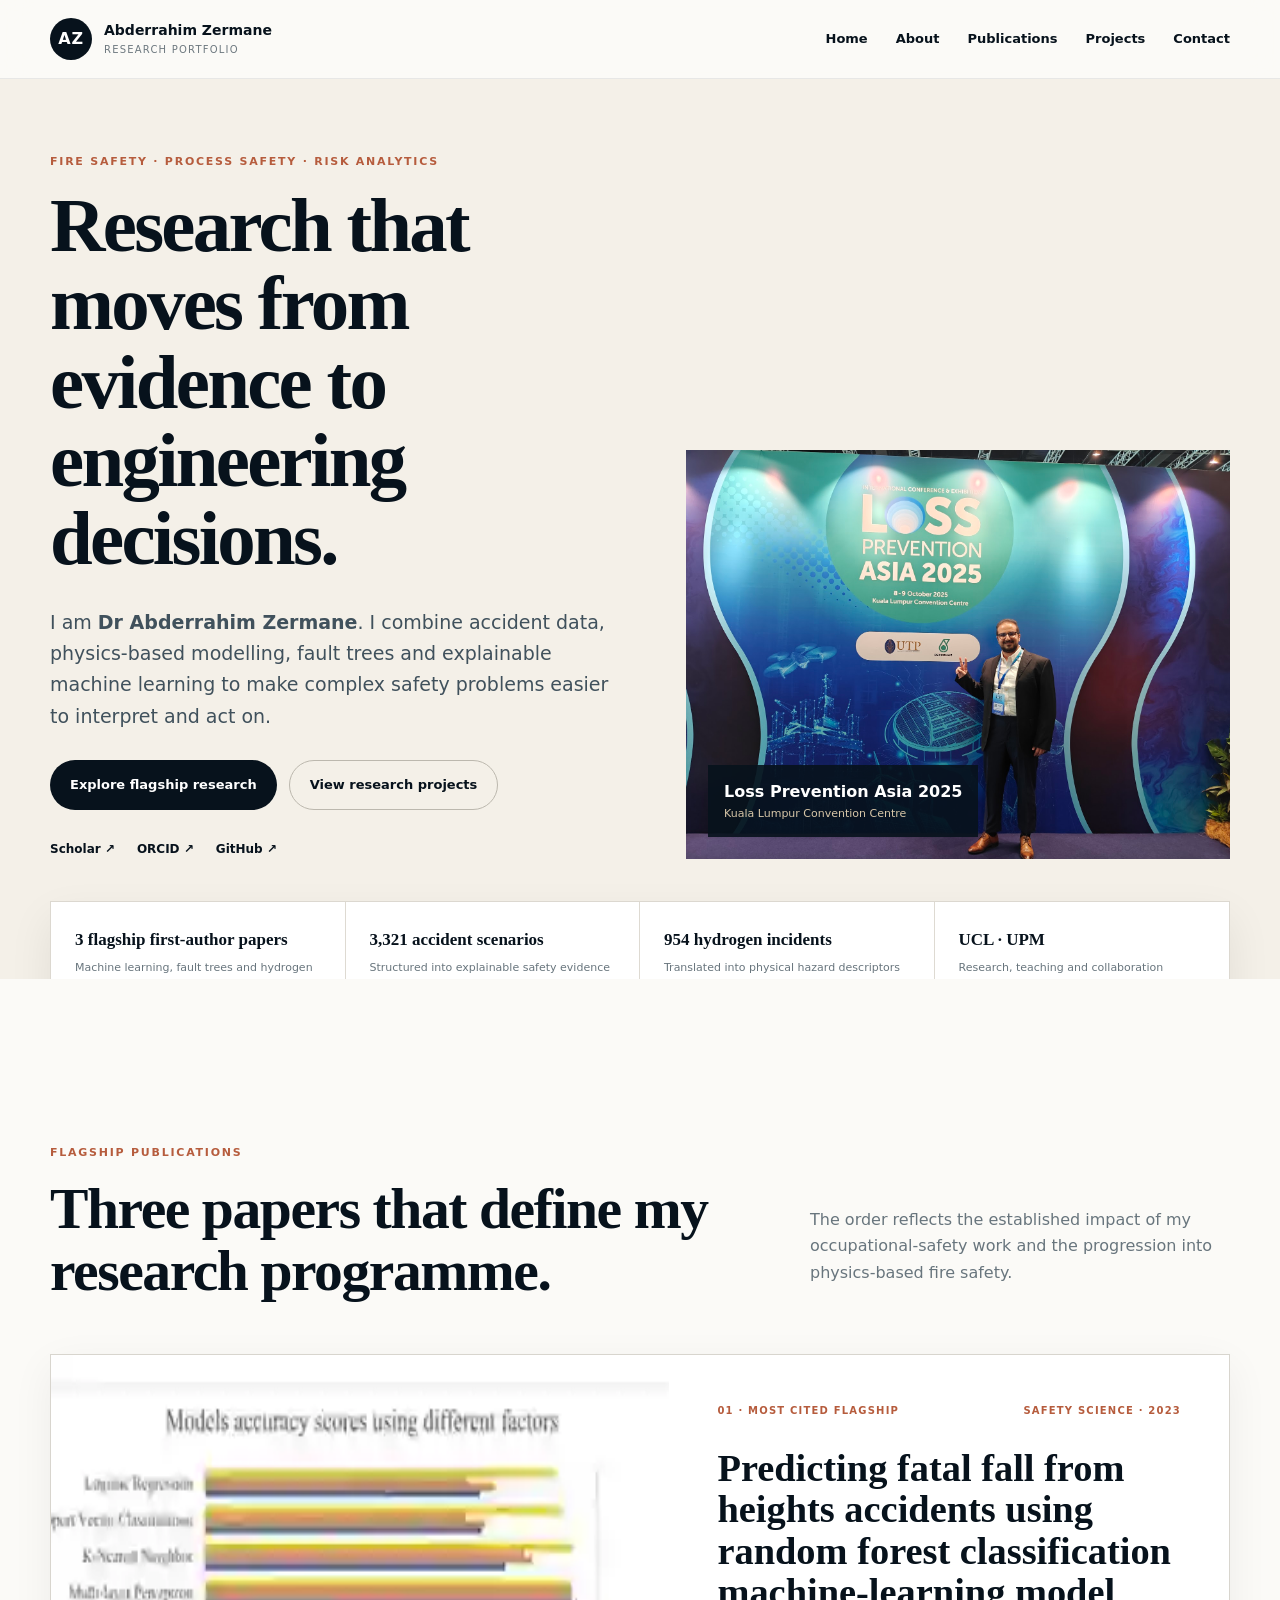
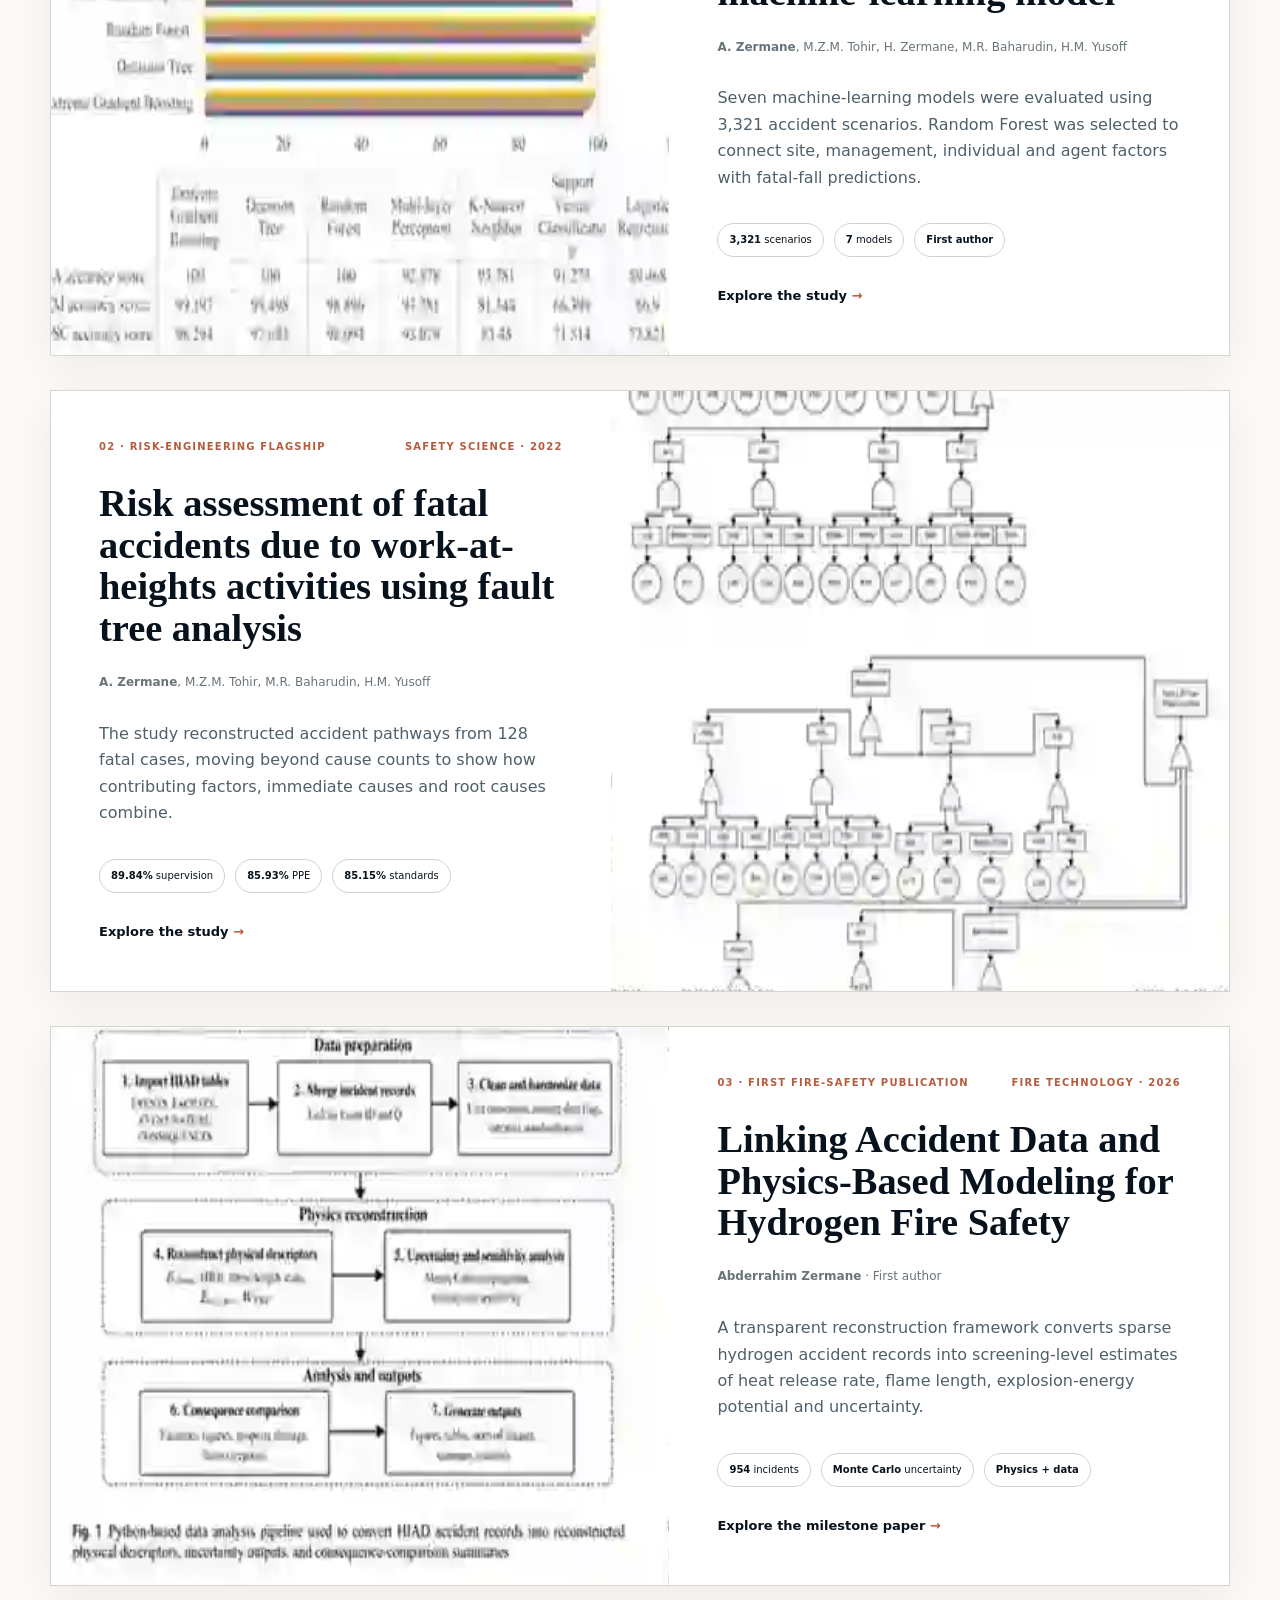
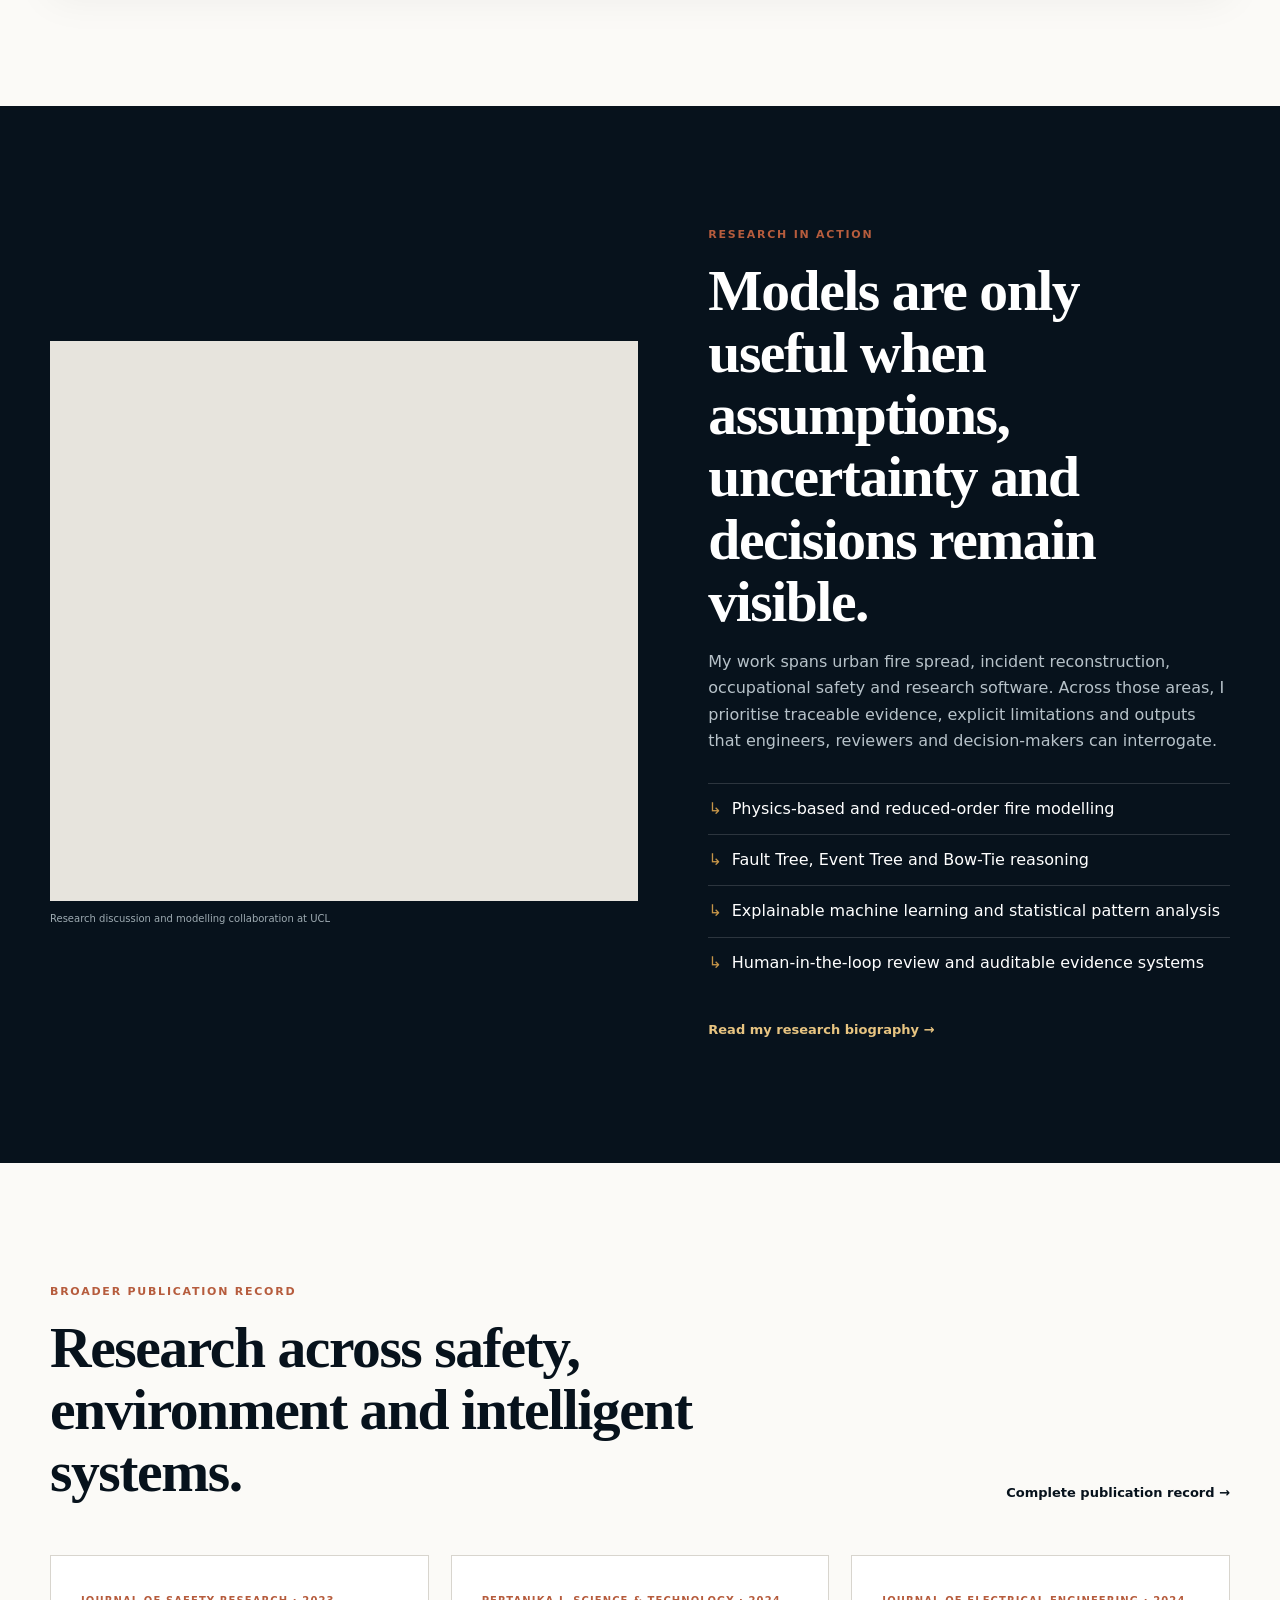
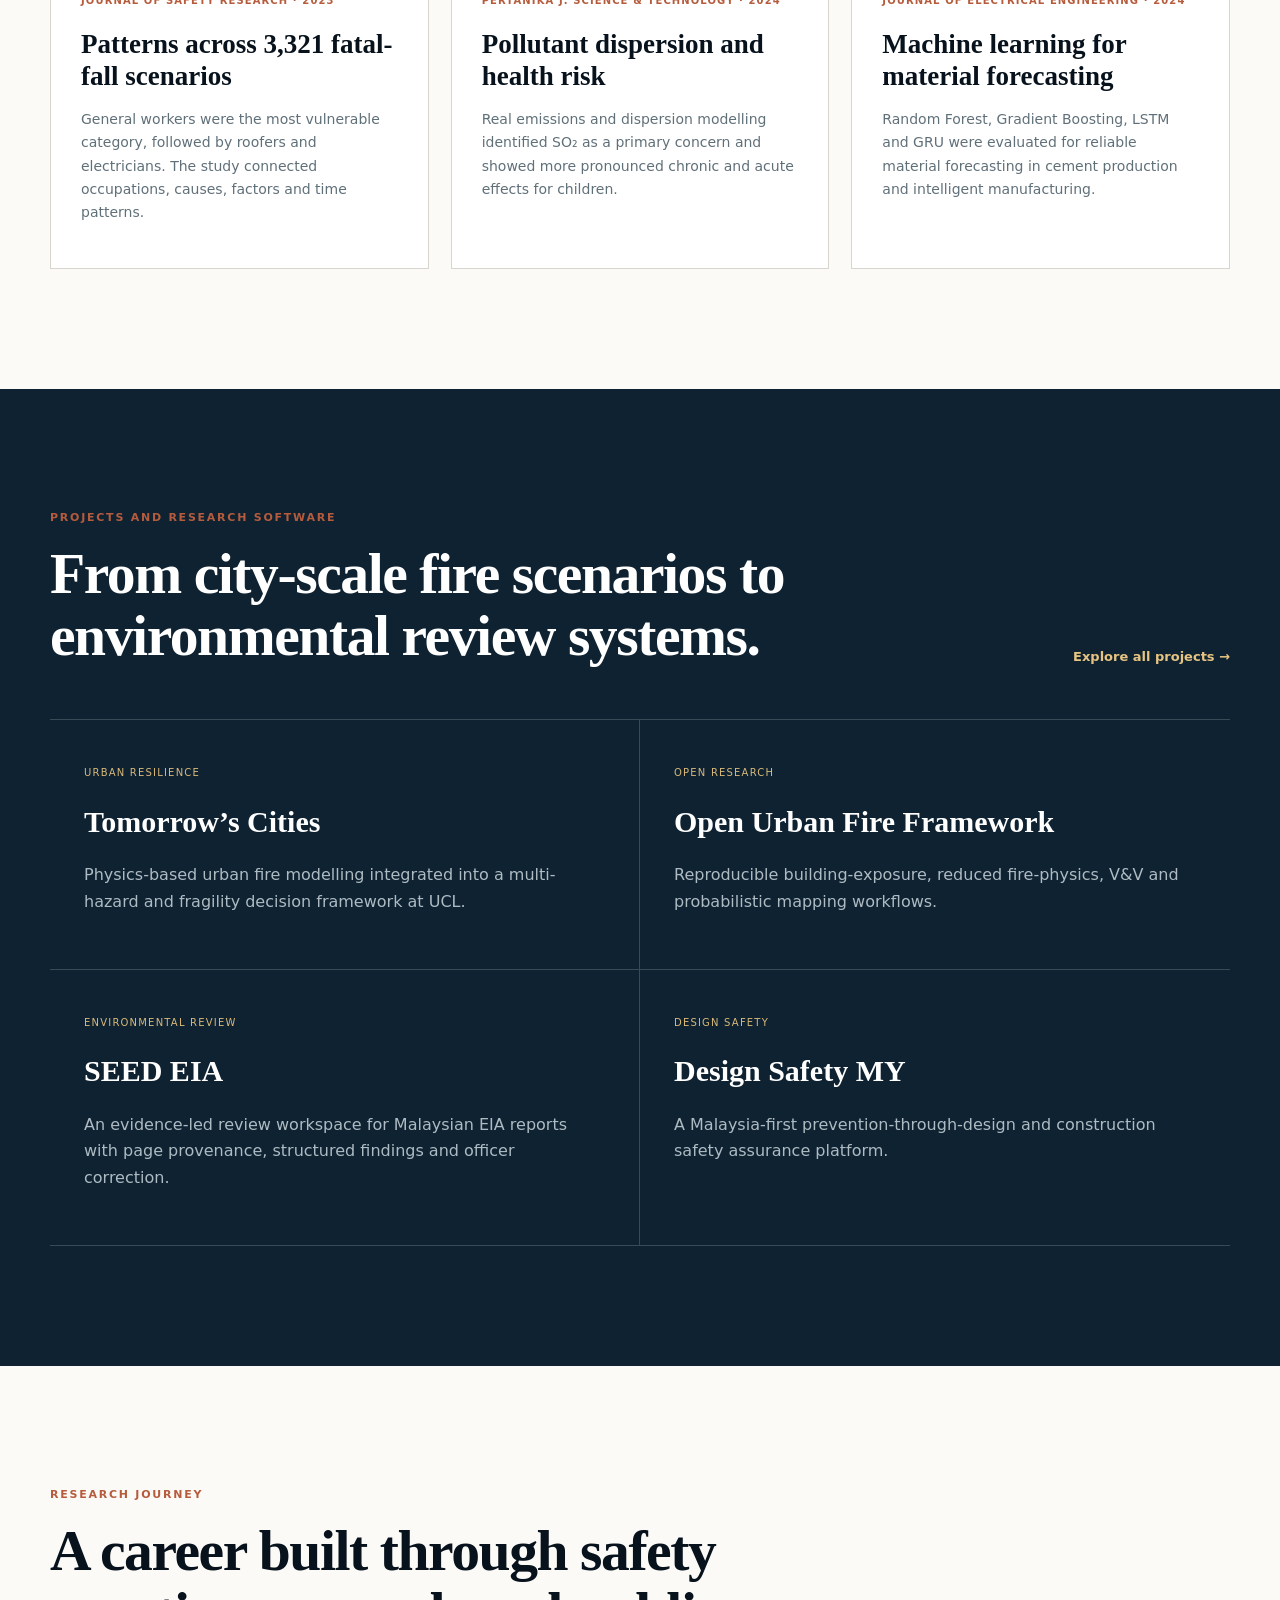
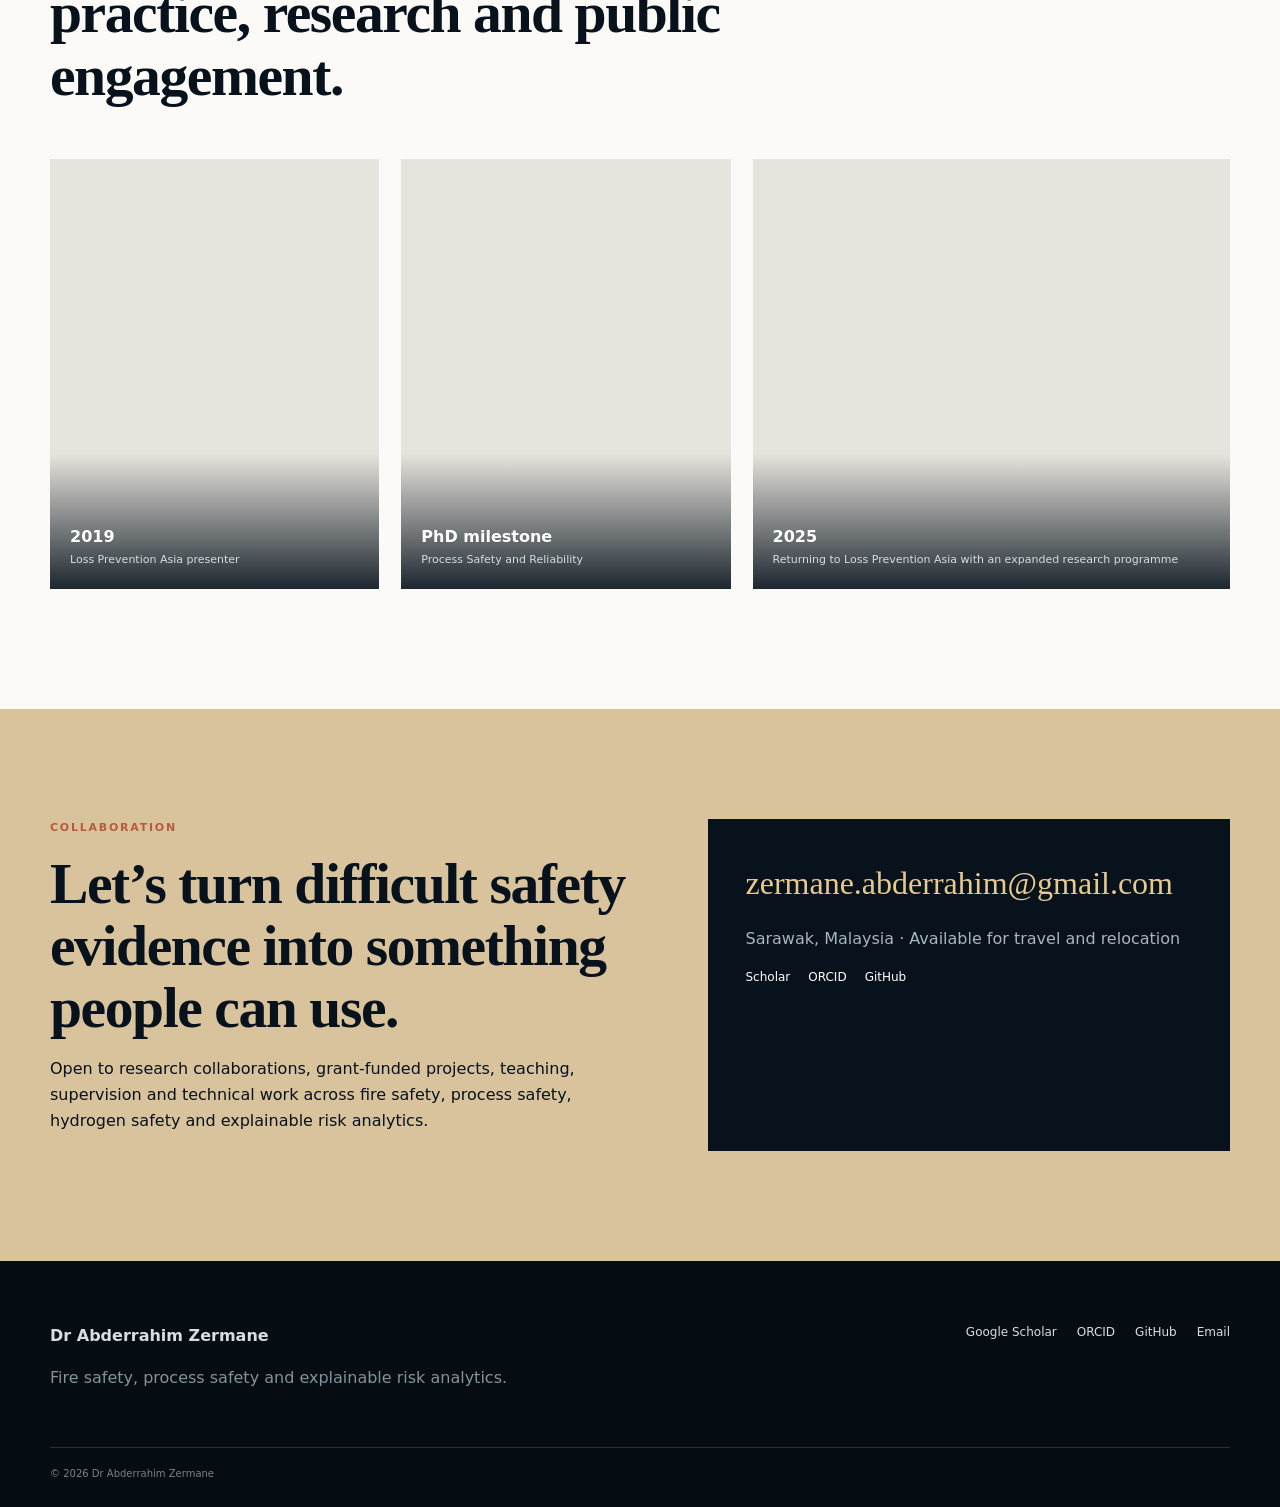
==== commit 39e50b96: "Change hero image source in index.html Updated the hero image in the index.html file." ====
--- a/index.html
+++ b/index.html
@@ -1 +1,5 @@
-<!doctype html><html lang="en"><head><meta charset="utf-8"><meta name="viewport" content="width=device-width,initial-scale=1"><meta name="theme-color" content="#07121c"><meta name="robots" content="index,follow,max-image-preview:large,max-snippet:-1"><title>Dr Abderrahim Zermane | Fire Safety, Process Safety &amp; Risk Analytics</title><meta name="description" content="Official research portfolio of Dr Abderrahim Zermane: flagship publications, fire modelling, occupational safety research, hydrogen fire safety and decision-support projects."><link rel="canonical" href="https://azermane.com/"><meta property="og:type" content="website"><meta property="og:title" content="Dr Abderrahim Zermane | Fire Safety, Process Safety &amp; Risk Analytics"><meta property="og:description" content="Official research portfolio of Dr Abderrahim Zermane: flagship publications, fire modelling, occupational safety research, hydrogen fire safety and decision-support projects."><meta property="og:url" content="https://azermane.com/"><meta property="og:image" content="https://azermane.com/assets/photos-atlas.webp"><meta name="twitter:card" content="summary_large_image"><link rel="icon" href="/assets/favicon.svg" type="image/svg+xml"><link rel="stylesheet" href="/assets/site.css"><script type="application/ld+json">{"@context":"https://schema.org","@graph":[{"@type":"WebSite","@id":"https://azermane.com/#website","url":"https://azermane.com/","name":"Dr Abderrahim Zermane","publisher":{"@id":"https://azermane.com/#person"}},{"@type":"Person","@id":"https://azermane.com/#person","name":"Abderrahim Zermane","honorificPrefix":"Dr","url":"https://azermane.com/","image":"https://azermane.com/assets/photos-atlas.webp","jobTitle":"Fire and Process Safety Researcher","identifier":{"@type":"PropertyValue","propertyID":"ORCID","value":"0000-0001-5040-7704"},"sameAs":["https://scholar.google.com/citations?user=9ZkzMtcAAAAJ&hl=en","https://orcid.org/0000-0001-5040-7704","https://github.com/AbderrahimZ1"],"knowsAbout":["Fire safety engineering","Hydrogen fire safety","Urban fire spread modelling","Process safety","Fault tree analysis","Explainable machine learning","Occupational safety and health","Environmental impact assessment"]}]}</script></head><body><a class="skip" href="#main">Skip to content</a><header class="site-header"><div class="wrap header-row"><a class="brand" href="/" aria-label="Dr Abderrahim Zermane home"><span class="brand-mark">AZ</span><span><b>Abderrahim Zermane</b><small>Research portfolio</small></span></a><button class="menu" aria-label="Open navigation" aria-expanded="false"><span></span><span></span><span></span></button><nav class="nav" aria-label="Primary"><a href="/">Home</a><a href="/about.html">About</a><a href="/publications.html">Publications</a><a href="/projects.html">Projects</a><a href="/#contact">Contact</a></nav></div></header><main id="main"><section class="hero"><div class="wrap hero-grid"><div class="hero-copy"><p class="overline">Fire safety · Process safety · Risk analytics</p><h1>Research that moves from evidence to engineering decisions.</h1><p class="lead">I am <strong>Dr Abderrahim Zermane</strong>. I combine accident data, physics-based modelling, fault trees and explainable machine learning to make complex safety problems easier to interpret and act on.</p><div class="actions"><a class="btn primary" href="#flagship">Explore flagship research</a><a class="btn ghost" href="/projects.html">View research projects</a></div><div class="identity-links"><a href="https://scholar.google.com/citations?user=9ZkzMtcAAAAJ&hl=en">Scholar ↗</a><a href="https://orcid.org/0000-0001-5040-7704">ORCID ↗</a><a href="https://github.com/AbderrahimZ1">GitHub ↗</a></div></div><figure class="hero-photo"><div class="photo-sprite photo-hero" role="img" aria-label="Dr Abderrahim Zermane at Loss Prevention Asia 2025"></div><figcaption><b>Loss Prevention Asia 2025</b><span>Kuala Lumpur Convention Centre</span></figcaption></figure></div><div class="wrap proof"><div><b>3 flagship first-author papers</b><span>Machine learning, fault trees and hydrogen fire safety</span></div><div><b>3,321 accident scenarios</b><span>Structured into explainable safety evidence</span></div><div><b>954 hydrogen incidents</b><span>Translated into physical hazard descriptors</span></div><div><b>UCL · UPM</b><span>Research, teaching and collaboration</span></div></div></section><section class="section flagship" id="flagship"><div class="wrap"><div class="section-head"><div><p class="overline">Flagship publications</p><h2>Three papers that define my research programme.</h2></div><p>The order reflects the established impact of my occupational-safety work and the progression into physics-based fire safety.</p></div><div class="flagship-stack"><article class="flag-card rank-one"><div class="paper-media"><div class="flag-sprite flag-rf" role="img" aria-label="Model accuracy comparison from the random forest fatal-fall paper"></div></div><div class="paper-copy"><div class="paper-meta"><span>01 · Most cited flagship</span><span>Safety Science · 2023</span></div><h3>Predicting fatal fall from heights accidents using random forest classification machine-learning model</h3><p class="authors"><strong>A. Zermane</strong>, M.Z.M. Tohir, H. Zermane, M.R. Baharudin, H.M. Yusoff</p><p>Seven machine-learning models were evaluated using 3,321 accident scenarios. Random Forest was selected to connect site, management, individual and agent factors with fatal-fall predictions.</p><div class="metrics"><span><b>3,321</b> scenarios</span><span><b>7</b> models</span><span><b>First author</b></span></div><a class="paper-link" href="/paper-random-forest.html">Explore the study <span>→</span></a></div></article><article class="flag-card rank-two reverse"><div class="paper-media tall"><div class="flag-sprite flag-fta" role="img" aria-label="Fault tree diagram of fatal fall accident scenarios"></div></div><div class="paper-copy"><div class="paper-meta"><span>02 · Risk-engineering flagship</span><span>Safety Science · 2022</span></div><h3>Risk assessment of fatal accidents due to work-at-heights activities using fault tree analysis</h3><p class="authors"><strong>A. Zermane</strong>, M.Z.M. Tohir, M.R. Baharudin, H.M. Yusoff</p><p>The study reconstructed accident pathways from 128 fatal cases, moving beyond cause counts to show how contributing factors, immediate causes and root causes combine.</p><div class="metrics"><span><b>89.84%</b> supervision</span><span><b>85.93%</b> PPE</span><span><b>85.15%</b> standards</span></div><a class="paper-link" href="/paper-fault-tree.html">Explore the study <span>→</span></a></div></article><article class="flag-card rank-three"><div class="paper-media"><div class="flag-sprite flag-h2" role="img" aria-label="Hydrogen incident data to physics reconstruction workflow"></div></div><div class="paper-copy"><div class="paper-meta"><span>03 · First fire-safety publication</span><span>Fire Technology · 2026</span></div><h3>Linking Accident Data and Physics-Based Modeling for Hydrogen Fire Safety</h3><p class="authors"><strong>Abderrahim Zermane</strong> · First author</p><p>A transparent reconstruction framework converts sparse hydrogen accident records into screening-level estimates of heat release rate, flame length, explosion-energy potential and uncertainty.</p><div class="metrics"><span><b>954</b> incidents</span><span><b>Monte Carlo</b> uncertainty</span><span><b>Physics + data</b></span></div><a class="paper-link" href="/paper-hydrogen-fire-safety.html">Explore the milestone paper <span>→</span></a></div></article></div></div></section><section class="section action-section"><div class="wrap action-grid"><figure><div class="photo-sprite photo-ucl" role="img" aria-label="Research seminar and technical discussion at University College London"></div><figcaption>Research discussion and modelling collaboration at UCL</figcaption></figure><div><p class="overline">Research in action</p><h2>Models are only useful when assumptions, uncertainty and decisions remain visible.</h2><p>My work spans urban fire spread, incident reconstruction, occupational safety and research software. Across those areas, I prioritise traceable evidence, explicit limitations and outputs that engineers, reviewers and decision-makers can interrogate.</p><ul class="check-list"><li>Physics-based and reduced-order fire modelling</li><li>Fault Tree, Event Tree and Bow-Tie reasoning</li><li>Explainable machine learning and statistical pattern analysis</li><li>Human-in-the-loop review and auditable evidence systems</li></ul><a class="text-link" href="/about.html">Read my research biography →</a></div></div></section><section class="section selected"><div class="wrap"><div class="section-head"><div><p class="overline">Broader publication record</p><h2>Research across safety, environment and intelligent systems.</h2></div><a class="text-link" href="/publications.html">Complete publication record →</a></div><div class="insight-grid"><article><span>Journal of Safety Research · 2023</span><h3>Patterns across 3,321 fatal-fall scenarios</h3><p>General workers were the most vulnerable category, followed by roofers and electricians. The study connected occupations, causes, factors and time patterns.</p></article><article><span>Pertanika J. Science &amp; Technology · 2024</span><h3>Pollutant dispersion and health risk</h3><p>Real emissions and dispersion modelling identified SO₂ as a primary concern and showed more pronounced chronic and acute effects for children.</p></article><article><span>Journal of Electrical Engineering · 2024</span><h3>Machine learning for material forecasting</h3><p>Random Forest, Gradient Boosting, LSTM and GRU were evaluated for reliable material forecasting in cement production and intelligent manufacturing.</p></article></div></div></section><section class="section projects-preview"><div class="wrap"><div class="section-head light"><div><p class="overline">Projects and research software</p><h2>From city-scale fire scenarios to environmental review systems.</h2></div><a class="text-link" href="/projects.html">Explore all projects →</a></div><div class="project-list"><article><span>Urban resilience</span><h3>Tomorrow’s Cities</h3><p>Physics-based urban fire modelling integrated into a multi-hazard and fragility decision framework at UCL.</p></article><article><span>Open research</span><h3>Open Urban Fire Framework</h3><p>Reproducible building-exposure, reduced fire-physics, V&amp;V and probabilistic mapping workflows.</p></article><article><span>Environmental review</span><h3>SEED EIA</h3><p>An evidence-led review workspace for Malaysian EIA reports with page provenance, structured findings and officer correction.</p></article><article><span>Design safety</span><h3>Design Safety MY</h3><p>A Malaysia-first prevention-through-design and construction safety assurance platform.</p></article></div></div></section><section class="section journey"><div class="wrap"><div class="section-head"><div><p class="overline">Research journey</p><h2>A career built through safety practice, research and public engagement.</h2></div></div><div class="journey-grid"><figure><div class="photo-sprite photo-lpa2019" role="img" aria-label="Dr Abderrahim Zermane at Loss Prevention Asia 2019"></div><figcaption><b>2019</b><span>Loss Prevention Asia presenter</span></figcaption></figure><figure><div class="photo-sprite photo-thesis" role="img" aria-label="Dr Abderrahim Zermane holding his doctoral thesis"></div><figcaption><b>PhD milestone</b><span>Process Safety and Reliability</span></figcaption></figure><figure class="wide"><div class="photo-sprite photo-hero" role="img" aria-label="Dr Abderrahim Zermane at Loss Prevention Asia 2025"></div><figcaption><b>2025</b><span>Returning to Loss Prevention Asia with an expanded research programme</span></figcaption></figure></div></div></section><section class="contact" id="contact"><div class="wrap contact-grid"><div><p class="overline">Collaboration</p><h2>Let’s turn difficult safety evidence into something people can use.</h2><p>Open to research collaborations, grant-funded projects, teaching, supervision and technical work across fire safety, process safety, hydrogen safety and explainable risk analytics.</p></div><div class="contact-box"><a class="email" href="mailto:zermane.abderrahim@gmail.com">zermane.abderrahim@gmail.com</a><p>Sarawak, Malaysia · Available for travel and relocation</p><div><a href="https://scholar.google.com/citations?user=9ZkzMtcAAAAJ&hl=en">Scholar</a><a href="https://orcid.org/0000-0001-5040-7704">ORCID</a><a href="https://github.com/AbderrahimZ1">GitHub</a></div></div></div></section></main><footer class="footer"><div class="wrap footer-grid"><div><b>Dr Abderrahim Zermane</b><p>Fire safety, process safety and explainable risk analytics.</p></div><div class="footer-links"><a href="https://scholar.google.com/citations?user=9ZkzMtcAAAAJ&hl=en">Google Scholar</a><a href="https://orcid.org/0000-0001-5040-7704">ORCID</a><a href="https://github.com/AbderrahimZ1">GitHub</a><a href="mailto:zermane.abderrahim@gmail.com">Email</a></div></div><div class="wrap copyright">© <span data-year></span> Dr Abderrahim Zermane</div></footer><script src="/assets/site.js"></script></body></html>+<!doctype html><html lang="en"><head><meta charset="utf-8"><meta name="viewport" content="width=device-width,initial-scale=1"><meta name="theme-color" content="#07121c"><meta name="robots" content="index,follow,max-image-preview:large,max-snippet:-1"><title>Dr Abderrahim Zermane | Fire Safety, Process Safety &amp; Risk Analytics</title><meta name="description" content="Official research portfolio of Dr Abderrahim Zermane: flagship publications, fire modelling, occupational safety research, hydrogen fire safety and decision-support projects."><link rel="canonical" href="https://azermane.com/"><meta property="og:type" content="website"><meta property="og:title" content="Dr Abderrahim Zermane | Fire Safety, Process Safety &amp; Risk Analytics"><meta property="og:description" content="Official research portfolio of Dr Abderrahim Zermane: flagship publications, fire modelling, occupational safety research, hydrogen fire safety and decision-support projects."><meta property="og:url" content="https://azermane.com/"><meta property="og:image" content="https://azermane.com/assets/photos-atlas.webp"><meta name="twitter:card" content="summary_large_image"><link rel="icon" href="/assets/favicon.svg" type="image/svg+xml"><link rel="stylesheet" href="/assets/site.css"><script type="application/ld+json">{"@context":"https://schema.org","@graph":[{"@type":"WebSite","@id":"https://azermane.com/#website","url":"https://azermane.com/","name":"Dr Abderrahim Zermane","publisher":{"@id":"https://azermane.com/#person"}},{"@type":"Person","@id":"https://azermane.com/#person","name":"Abderrahim Zermane","honorificPrefix":"Dr","url":"https://azermane.com/","image":"https://azermane.com/assets/photos-atlas.webp","jobTitle":"Fire and Process Safety Researcher","identifier":{"@type":"PropertyValue","propertyID":"ORCID","value":"0000-0001-5040-7704"},"sameAs":["https://scholar.google.com/citations?user=9ZkzMtcAAAAJ&hl=en","https://orcid.org/0000-0001-5040-7704","https://github.com/AbderrahimZ1"],"knowsAbout":["Fire safety engineering","Hydrogen fire safety","Urban fire spread modelling","Process safety","Fault tree analysis","Explainable machine learning","Occupational safety and health","Environmental impact assessment"]}]}</script></head><body><a class="skip" href="#main">Skip to content</a><header class="site-header"><div class="wrap header-row"><a class="brand" href="/" aria-label="Dr Abderrahim Zermane home"><span class="brand-mark">AZ</span><span><b>Abderrahim Zermane</b><small>Research portfolio</small></span></a><button class="menu" aria-label="Open navigation" aria-expanded="false"><span></span><span></span><span></span></button><nav class="nav" aria-label="Primary"><a href="/">Home</a><a href="/about.html">About</a><a href="/publications.html">Publications</a><a href="/projects.html">Projects</a><a href="/#contact">Contact</a></nav></div></header><main id="main"><section class="hero"><div class="wrap hero-grid"><div class="hero-copy"><p class="overline">Fire safety · Process safety · Risk analytics</p><h1>Research that moves from evidence to engineering decisions.</h1><p class="lead">I am <strong>Dr Abderrahim Zermane</strong>. I combine accident data, physics-based modelling, fault trees and explainable machine learning to make complex safety problems easier to interpret and act on.</p><div class="actions"><a class="btn primary" href="#flagship">Explore flagship research</a><a class="btn ghost" href="/projects.html">View research projects</a></div><div class="identity-links"><a href="https://scholar.google.com/citations?user=9ZkzMtcAAAAJ&hl=en">Scholar ↗</a><a href="https://orcid.org/0000-0001-5040-7704">ORCID ↗</a><a href="https://github.com/AbderrahimZ1">GitHub ↗</a></div></div><figure class="hero-photo"><img
+  class="hero-image"
+  src="/assets/hero-loss-prevention-2025.jpg"
+  alt="Dr Abderrahim Zermane at Loss Prevention Asia 2025"
+/><figcaption><b>Loss Prevention Asia 2025</b><span>Kuala Lumpur Convention Centre</span></figcaption></figure></div><div class="wrap proof"><div><b>3 flagship first-author papers</b><span>Machine learning, fault trees and hydrogen fire safety</span></div><div><b>3,321 accident scenarios</b><span>Structured into explainable safety evidence</span></div><div><b>954 hydrogen incidents</b><span>Translated into physical hazard descriptors</span></div><div><b>UCL · UPM</b><span>Research, teaching and collaboration</span></div></div></section><section class="section flagship" id="flagship"><div class="wrap"><div class="section-head"><div><p class="overline">Flagship publications</p><h2>Three papers that define my research programme.</h2></div><p>The order reflects the established impact of my occupational-safety work and the progression into physics-based fire safety.</p></div><div class="flagship-stack"><article class="flag-card rank-one"><div class="paper-media"><div class="flag-sprite flag-rf" role="img" aria-label="Model accuracy comparison from the random forest fatal-fall paper"></div></div><div class="paper-copy"><div class="paper-meta"><span>01 · Most cited flagship</span><span>Safety Science · 2023</span></div><h3>Predicting fatal fall from heights accidents using random forest classification machine-learning model</h3><p class="authors"><strong>A. Zermane</strong>, M.Z.M. Tohir, H. Zermane, M.R. Baharudin, H.M. Yusoff</p><p>Seven machine-learning models were evaluated using 3,321 accident scenarios. Random Forest was selected to connect site, management, individual and agent factors with fatal-fall predictions.</p><div class="metrics"><span><b>3,321</b> scenarios</span><span><b>7</b> models</span><span><b>First author</b></span></div><a class="paper-link" href="/paper-random-forest.html">Explore the study <span>→</span></a></div></article><article class="flag-card rank-two reverse"><div class="paper-media tall"><div class="flag-sprite flag-fta" role="img" aria-label="Fault tree diagram of fatal fall accident scenarios"></div></div><div class="paper-copy"><div class="paper-meta"><span>02 · Risk-engineering flagship</span><span>Safety Science · 2022</span></div><h3>Risk assessment of fatal accidents due to work-at-heights activities using fault tree analysis</h3><p class="authors"><strong>A. Zermane</strong>, M.Z.M. Tohir, M.R. Baharudin, H.M. Yusoff</p><p>The study reconstructed accident pathways from 128 fatal cases, moving beyond cause counts to show how contributing factors, immediate causes and root causes combine.</p><div class="metrics"><span><b>89.84%</b> supervision</span><span><b>85.93%</b> PPE</span><span><b>85.15%</b> standards</span></div><a class="paper-link" href="/paper-fault-tree.html">Explore the study <span>→</span></a></div></article><article class="flag-card rank-three"><div class="paper-media"><div class="flag-sprite flag-h2" role="img" aria-label="Hydrogen incident data to physics reconstruction workflow"></div></div><div class="paper-copy"><div class="paper-meta"><span>03 · First fire-safety publication</span><span>Fire Technology · 2026</span></div><h3>Linking Accident Data and Physics-Based Modeling for Hydrogen Fire Safety</h3><p class="authors"><strong>Abderrahim Zermane</strong> · First author</p><p>A transparent reconstruction framework converts sparse hydrogen accident records into screening-level estimates of heat release rate, flame length, explosion-energy potential and uncertainty.</p><div class="metrics"><span><b>954</b> incidents</span><span><b>Monte Carlo</b> uncertainty</span><span><b>Physics + data</b></span></div><a class="paper-link" href="/paper-hydrogen-fire-safety.html">Explore the milestone paper <span>→</span></a></div></article></div></div></section><section class="section action-section"><div class="wrap action-grid"><figure><div class="photo-sprite photo-ucl" role="img" aria-label="Research seminar and technical discussion at University College London"></div><figcaption>Research discussion and modelling collaboration at UCL</figcaption></figure><div><p class="overline">Research in action</p><h2>Models are only useful when assumptions, uncertainty and decisions remain visible.</h2><p>My work spans urban fire spread, incident reconstruction, occupational safety and research software. Across those areas, I prioritise traceable evidence, explicit limitations and outputs that engineers, reviewers and decision-makers can interrogate.</p><ul class="check-list"><li>Physics-based and reduced-order fire modelling</li><li>Fault Tree, Event Tree and Bow-Tie reasoning</li><li>Explainable machine learning and statistical pattern analysis</li><li>Human-in-the-loop review and auditable evidence systems</li></ul><a class="text-link" href="/about.html">Read my research biography →</a></div></div></section><section class="section selected"><div class="wrap"><div class="section-head"><div><p class="overline">Broader publication record</p><h2>Research across safety, environment and intelligent systems.</h2></div><a class="text-link" href="/publications.html">Complete publication record →</a></div><div class="insight-grid"><article><span>Journal of Safety Research · 2023</span><h3>Patterns across 3,321 fatal-fall scenarios</h3><p>General workers were the most vulnerable category, followed by roofers and electricians. The study connected occupations, causes, factors and time patterns.</p></article><article><span>Pertanika J. Science &amp; Technology · 2024</span><h3>Pollutant dispersion and health risk</h3><p>Real emissions and dispersion modelling identified SO₂ as a primary concern and showed more pronounced chronic and acute effects for children.</p></article><article><span>Journal of Electrical Engineering · 2024</span><h3>Machine learning for material forecasting</h3><p>Random Forest, Gradient Boosting, LSTM and GRU were evaluated for reliable material forecasting in cement production and intelligent manufacturing.</p></article></div></div></section><section class="section projects-preview"><div class="wrap"><div class="section-head light"><div><p class="overline">Projects and research software</p><h2>From city-scale fire scenarios to environmental review systems.</h2></div><a class="text-link" href="/projects.html">Explore all projects →</a></div><div class="project-list"><article><span>Urban resilience</span><h3>Tomorrow’s Cities</h3><p>Physics-based urban fire modelling integrated into a multi-hazard and fragility decision framework at UCL.</p></article><article><span>Open research</span><h3>Open Urban Fire Framework</h3><p>Reproducible building-exposure, reduced fire-physics, V&amp;V and probabilistic mapping workflows.</p></article><article><span>Environmental review</span><h3>SEED EIA</h3><p>An evidence-led review workspace for Malaysian EIA reports with page provenance, structured findings and officer correction.</p></article><article><span>Design safety</span><h3>Design Safety MY</h3><p>A Malaysia-first prevention-through-design and construction safety assurance platform.</p></article></div></div></section><section class="section journey"><div class="wrap"><div class="section-head"><div><p class="overline">Research journey</p><h2>A career built through safety practice, research and public engagement.</h2></div></div><div class="journey-grid"><figure><div class="photo-sprite photo-lpa2019" role="img" aria-label="Dr Abderrahim Zermane at Loss Prevention Asia 2019"></div><figcaption><b>2019</b><span>Loss Prevention Asia presenter</span></figcaption></figure><figure><div class="photo-sprite photo-thesis" role="img" aria-label="Dr Abderrahim Zermane holding his doctoral thesis"></div><figcaption><b>PhD milestone</b><span>Process Safety and Reliability</span></figcaption></figure><figure class="wide"><div class="photo-sprite photo-hero" role="img" aria-label="Dr Abderrahim Zermane at Loss Prevention Asia 2025"></div><figcaption><b>2025</b><span>Returning to Loss Prevention Asia with an expanded research programme</span></figcaption></figure></div></div></section><section class="contact" id="contact"><div class="wrap contact-grid"><div><p class="overline">Collaboration</p><h2>Let’s turn difficult safety evidence into something people can use.</h2><p>Open to research collaborations, grant-funded projects, teaching, supervision and technical work across fire safety, process safety, hydrogen safety and explainable risk analytics.</p></div><div class="contact-box"><a class="email" href="mailto:zermane.abderrahim@gmail.com">zermane.abderrahim@gmail.com</a><p>Sarawak, Malaysia · Available for travel and relocation</p><div><a href="https://scholar.google.com/citations?user=9ZkzMtcAAAAJ&hl=en">Scholar</a><a href="https://orcid.org/0000-0001-5040-7704">ORCID</a><a href="https://github.com/AbderrahimZ1">GitHub</a></div></div></div></section></main><footer class="footer"><div class="wrap footer-grid"><div><b>Dr Abderrahim Zermane</b><p>Fire safety, process safety and explainable risk analytics.</p></div><div class="footer-links"><a href="https://scholar.google.com/citations?user=9ZkzMtcAAAAJ&hl=en">Google Scholar</a><a href="https://orcid.org/0000-0001-5040-7704">ORCID</a><a href="https://github.com/AbderrahimZ1">GitHub</a><a href="mailto:zermane.abderrahim@gmail.com">Email</a></div></div><div class="wrap copyright">© <span data-year></span> Dr Abderrahim Zermane</div></footer><script src="/assets/site.js"></script></body></html>
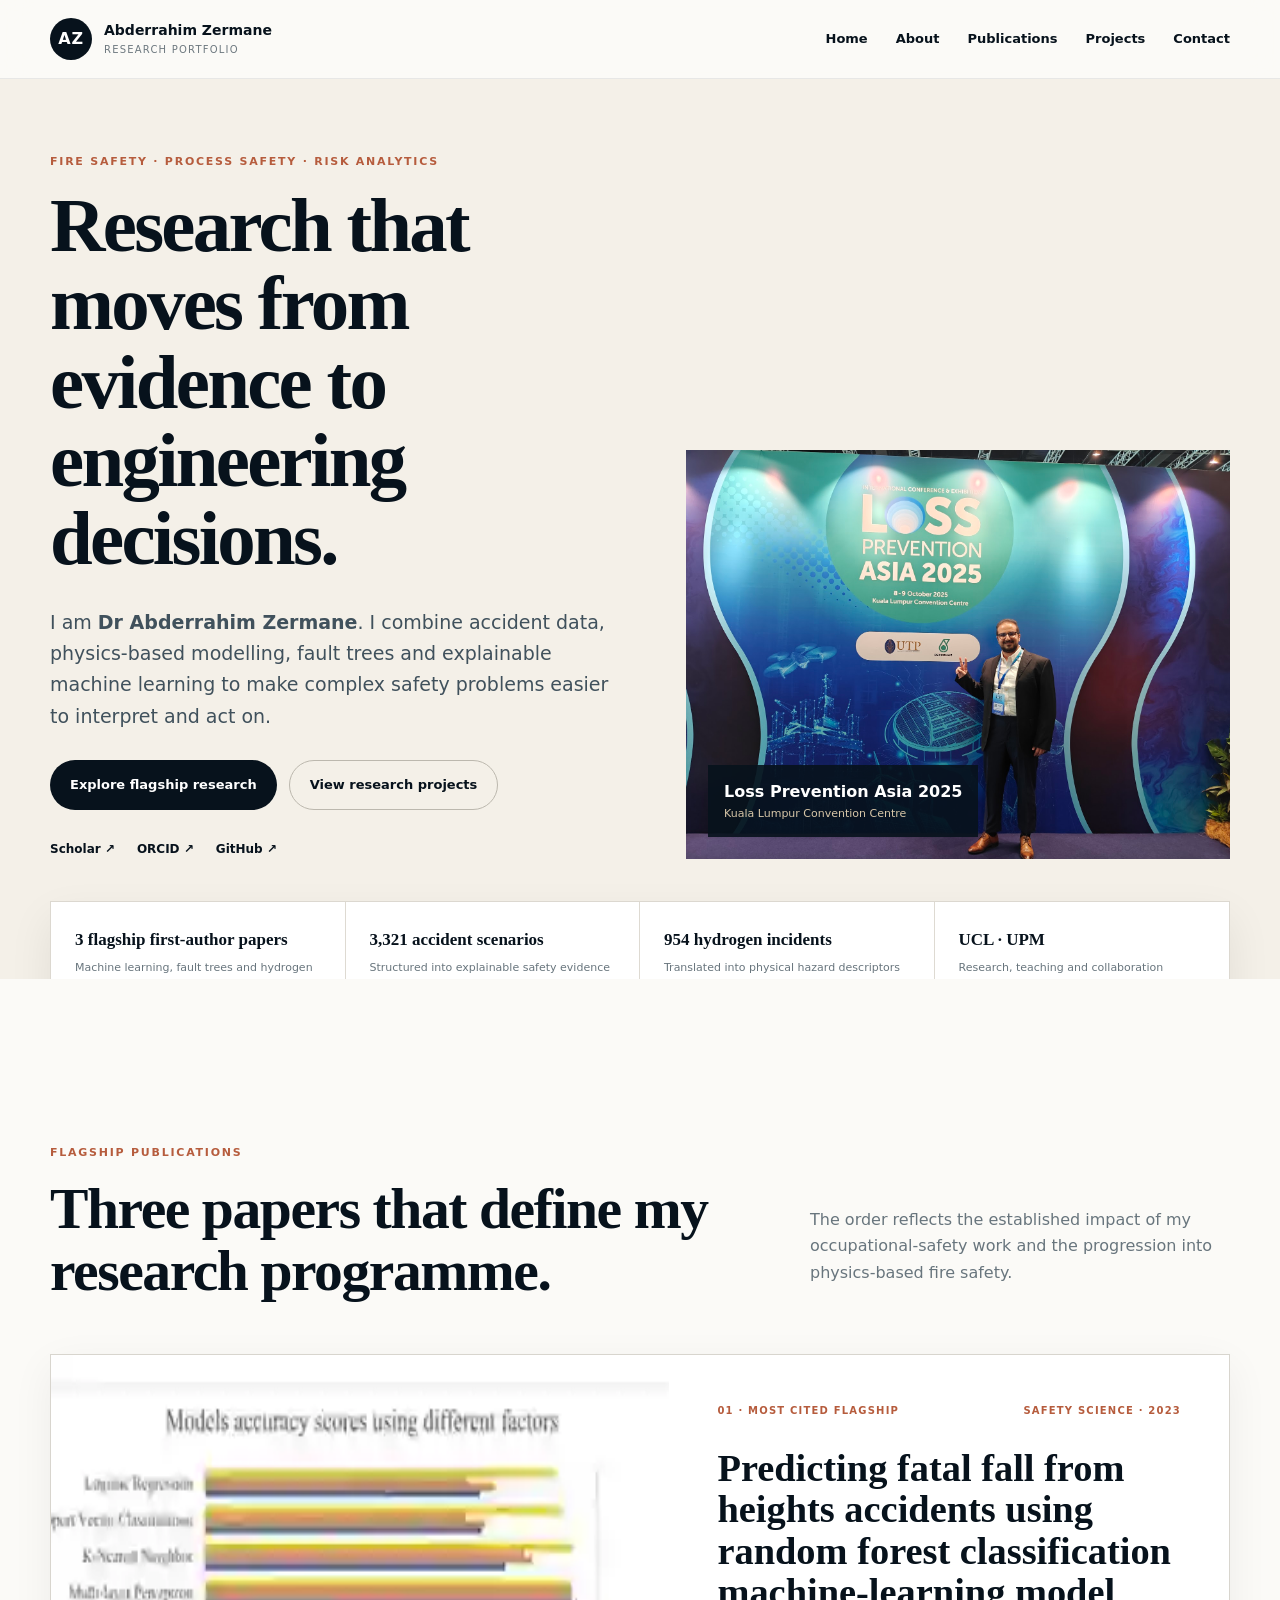
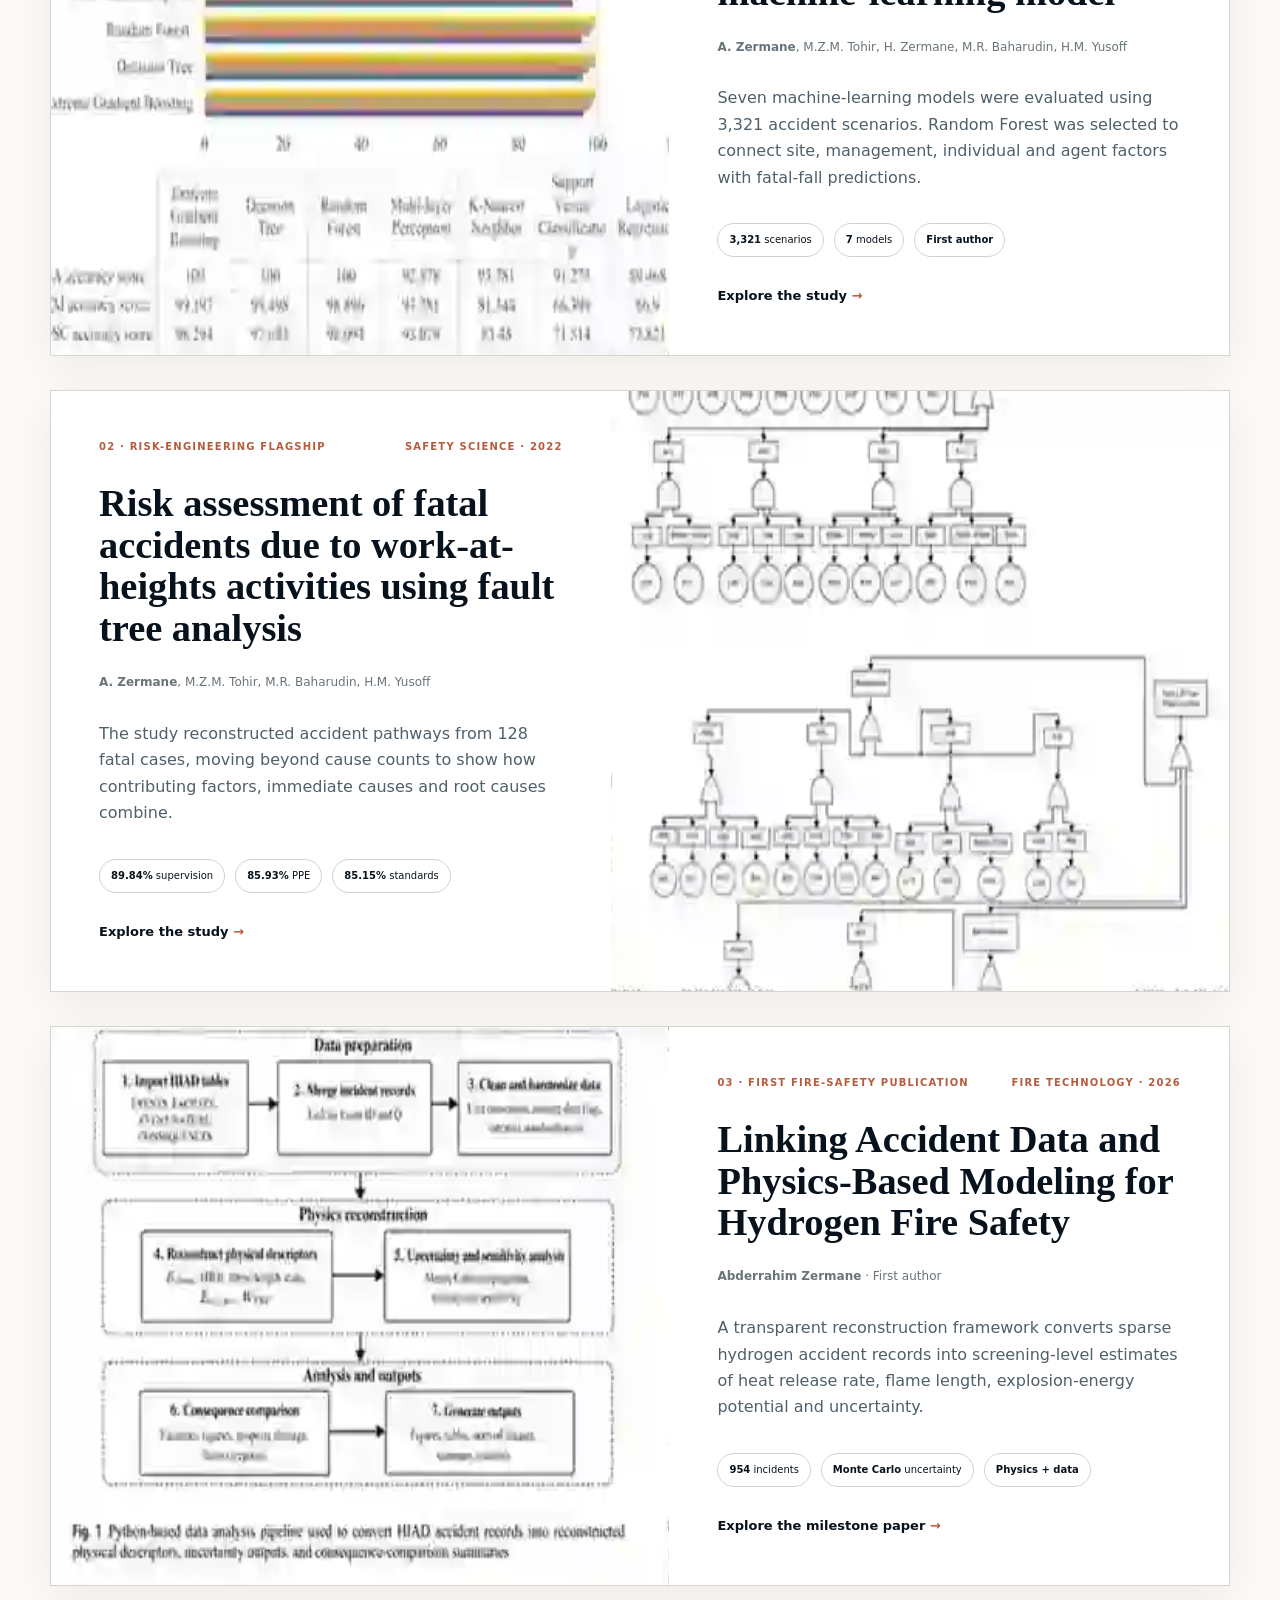
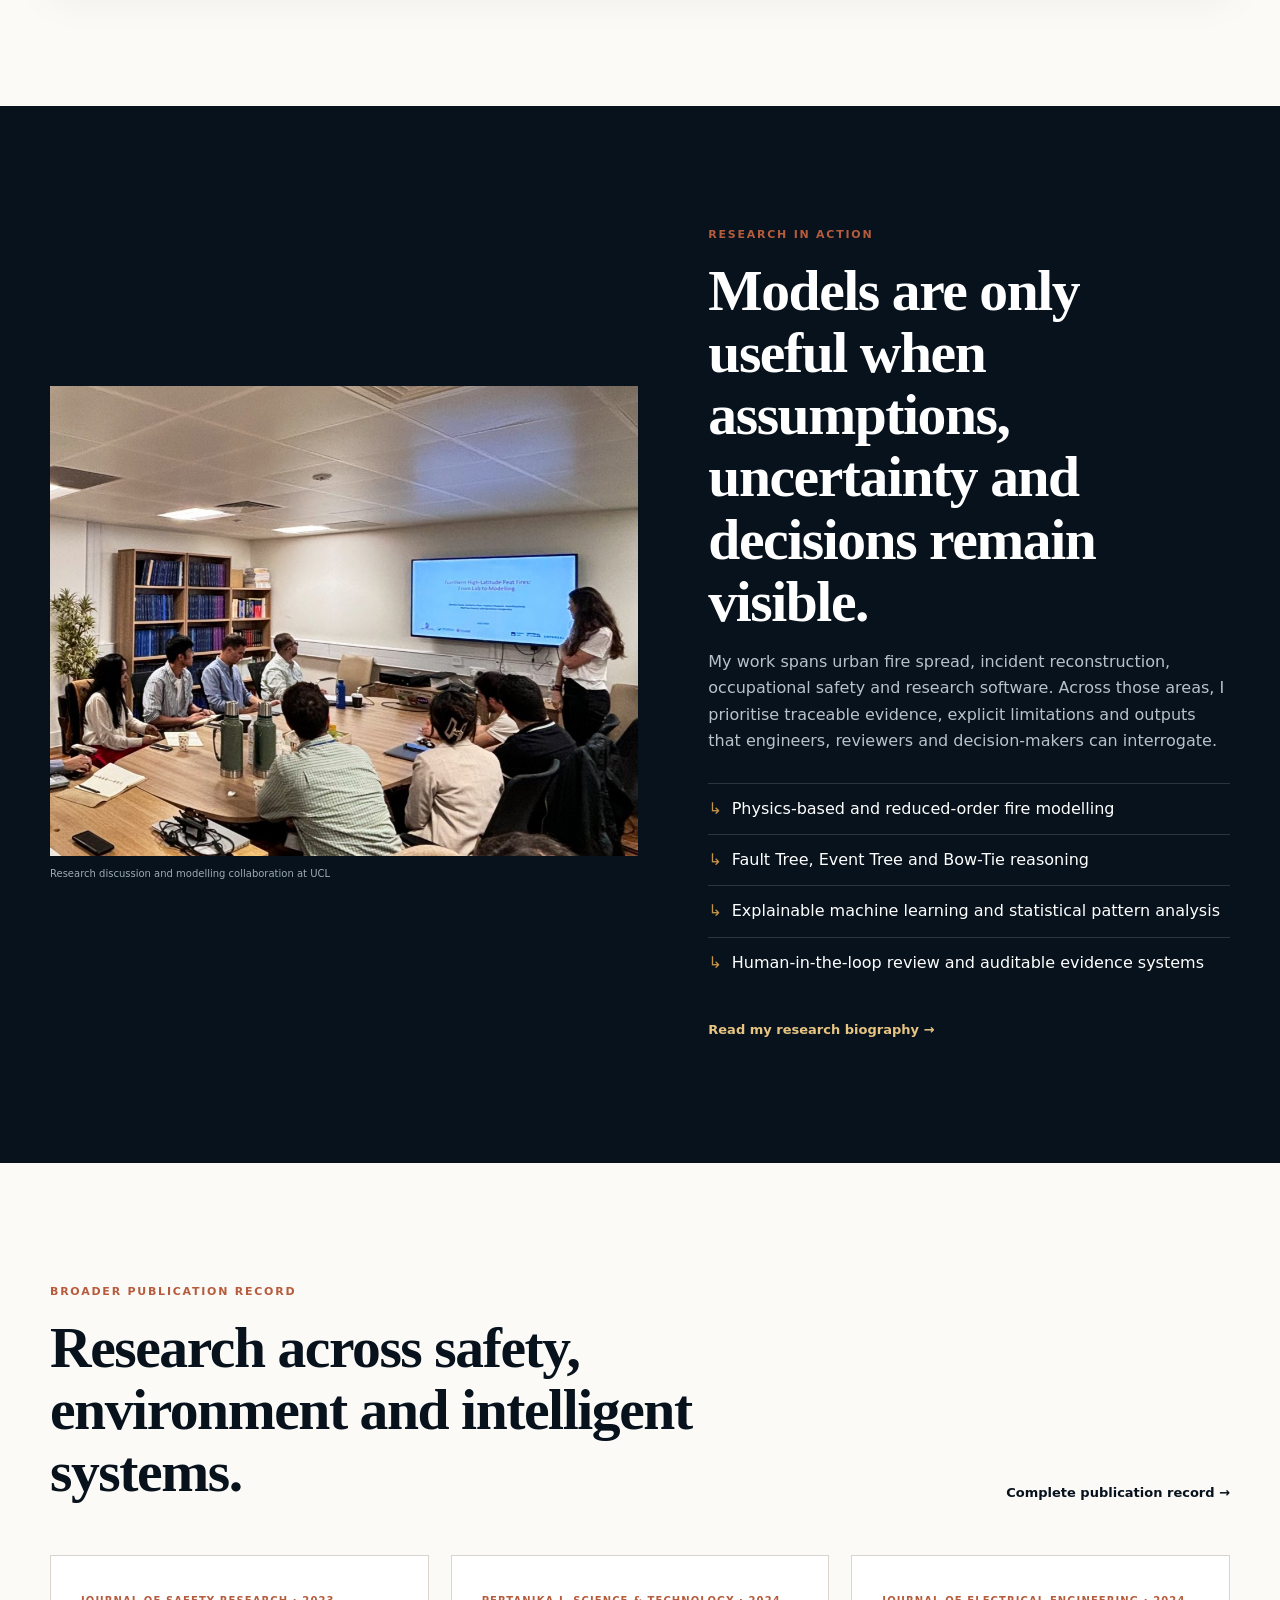
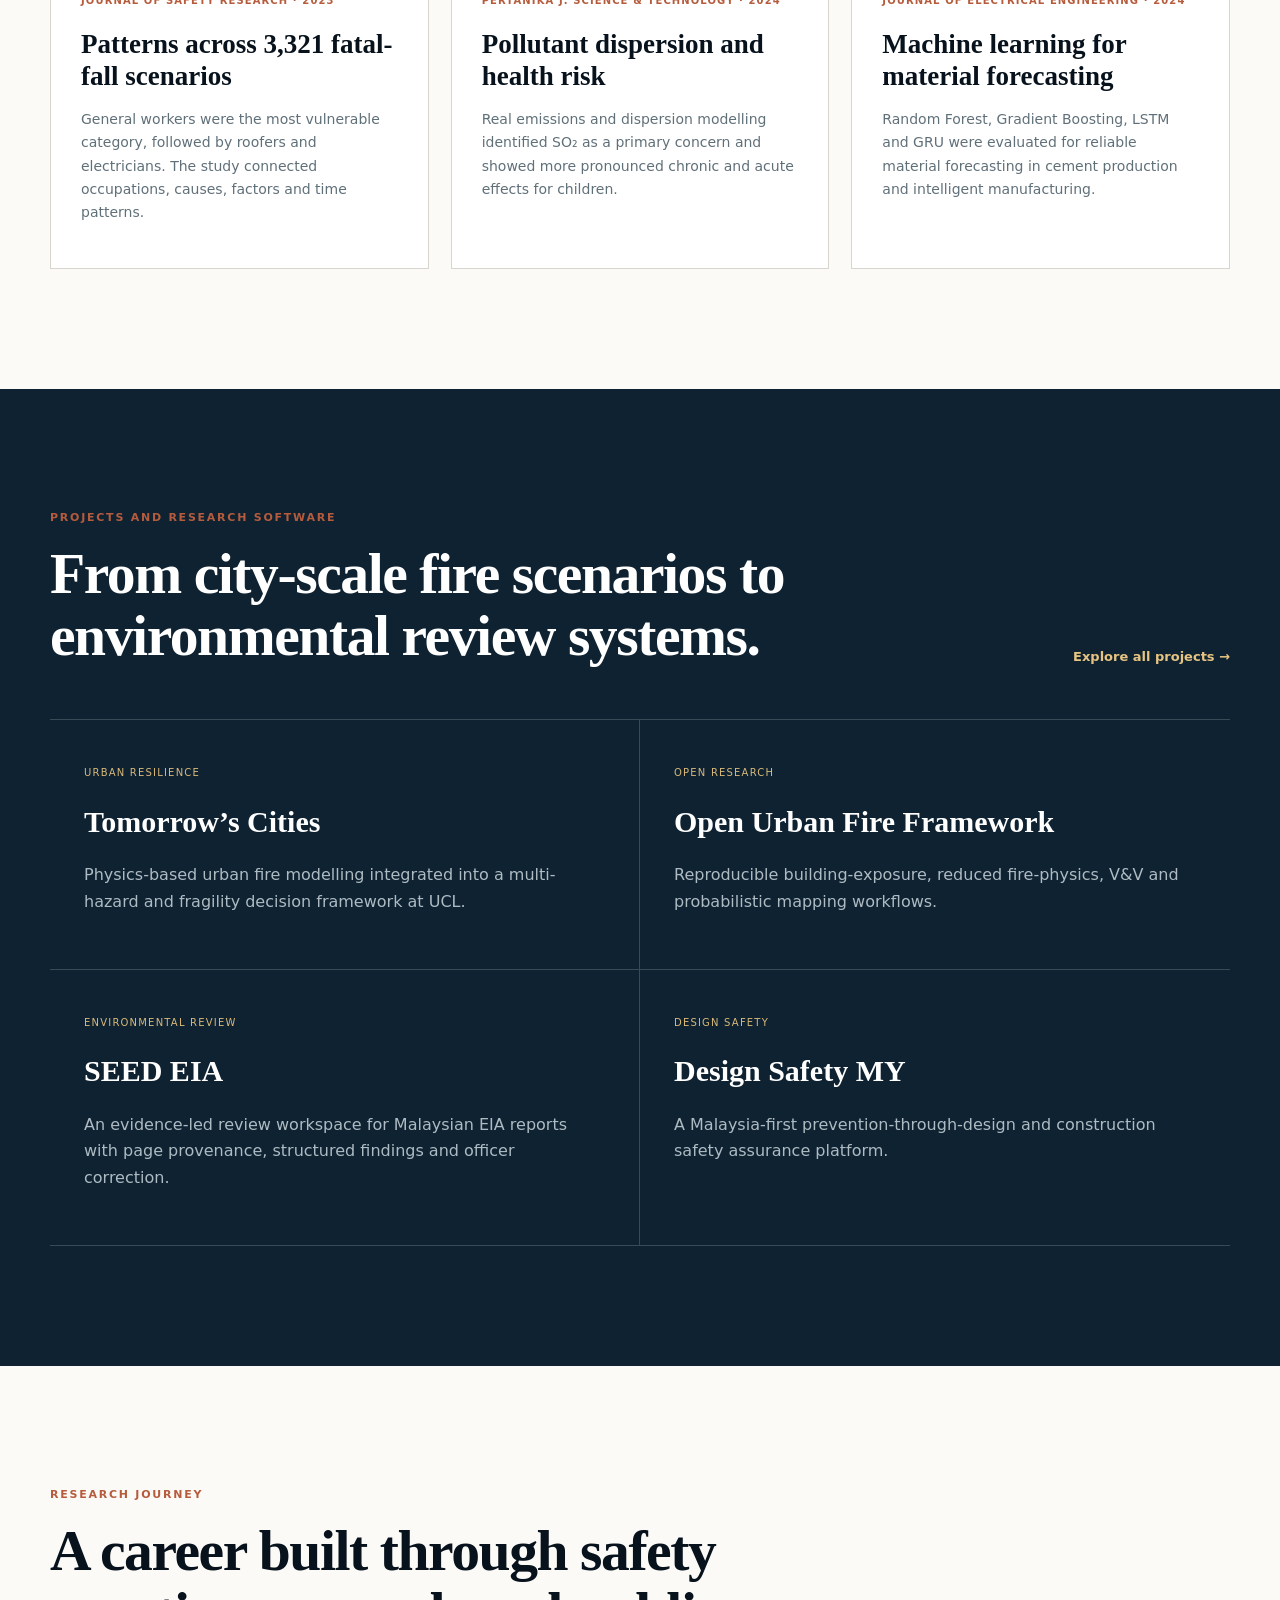
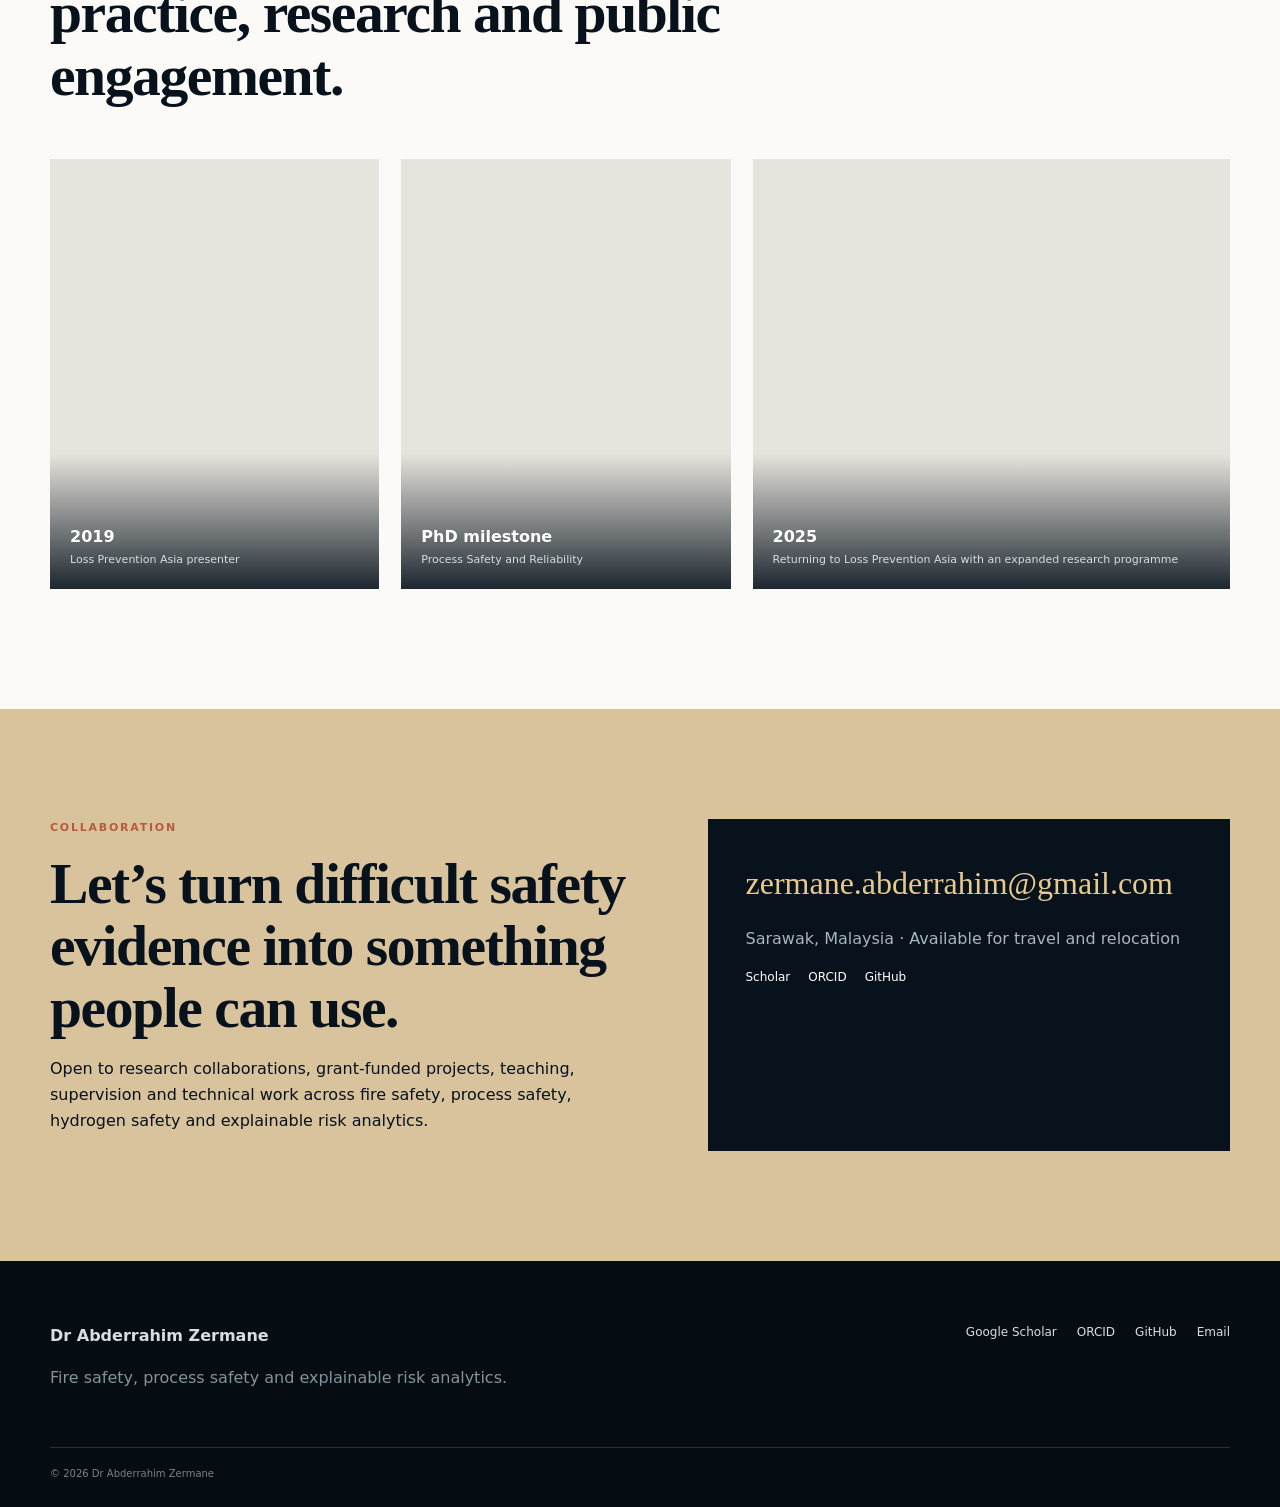
==== commit 030be27d: "Update index.html" ====
--- a/index.html
+++ b/index.html
@@ -1,5 +1 @@
-<!doctype html><html lang="en"><head><meta charset="utf-8"><meta name="viewport" content="width=device-width,initial-scale=1"><meta name="theme-color" content="#07121c"><meta name="robots" content="index,follow,max-image-preview:large,max-snippet:-1"><title>Dr Abderrahim Zermane | Fire Safety, Process Safety &amp; Risk Analytics</title><meta name="description" content="Official research portfolio of Dr Abderrahim Zermane: flagship publications, fire modelling, occupational safety research, hydrogen fire safety and decision-support projects."><link rel="canonical" href="https://azermane.com/"><meta property="og:type" content="website"><meta property="og:title" content="Dr Abderrahim Zermane | Fire Safety, Process Safety &amp; Risk Analytics"><meta property="og:description" content="Official research portfolio of Dr Abderrahim Zermane: flagship publications, fire modelling, occupational safety research, hydrogen fire safety and decision-support projects."><meta property="og:url" content="https://azermane.com/"><meta property="og:image" content="https://azermane.com/assets/photos-atlas.webp"><meta name="twitter:card" content="summary_large_image"><link rel="icon" href="/assets/favicon.svg" type="image/svg+xml"><link rel="stylesheet" href="/assets/site.css"><script type="application/ld+json">{"@context":"https://schema.org","@graph":[{"@type":"WebSite","@id":"https://azermane.com/#website","url":"https://azermane.com/","name":"Dr Abderrahim Zermane","publisher":{"@id":"https://azermane.com/#person"}},{"@type":"Person","@id":"https://azermane.com/#person","name":"Abderrahim Zermane","honorificPrefix":"Dr","url":"https://azermane.com/","image":"https://azermane.com/assets/photos-atlas.webp","jobTitle":"Fire and Process Safety Researcher","identifier":{"@type":"PropertyValue","propertyID":"ORCID","value":"0000-0001-5040-7704"},"sameAs":["https://scholar.google.com/citations?user=9ZkzMtcAAAAJ&hl=en","https://orcid.org/0000-0001-5040-7704","https://github.com/AbderrahimZ1"],"knowsAbout":["Fire safety engineering","Hydrogen fire safety","Urban fire spread modelling","Process safety","Fault tree analysis","Explainable machine learning","Occupational safety and health","Environmental impact assessment"]}]}</script></head><body><a class="skip" href="#main">Skip to content</a><header class="site-header"><div class="wrap header-row"><a class="brand" href="/" aria-label="Dr Abderrahim Zermane home"><span class="brand-mark">AZ</span><span><b>Abderrahim Zermane</b><small>Research portfolio</small></span></a><button class="menu" aria-label="Open navigation" aria-expanded="false"><span></span><span></span><span></span></button><nav class="nav" aria-label="Primary"><a href="/">Home</a><a href="/about.html">About</a><a href="/publications.html">Publications</a><a href="/projects.html">Projects</a><a href="/#contact">Contact</a></nav></div></header><main id="main"><section class="hero"><div class="wrap hero-grid"><div class="hero-copy"><p class="overline">Fire safety · Process safety · Risk analytics</p><h1>Research that moves from evidence to engineering decisions.</h1><p class="lead">I am <strong>Dr Abderrahim Zermane</strong>. I combine accident data, physics-based modelling, fault trees and explainable machine learning to make complex safety problems easier to interpret and act on.</p><div class="actions"><a class="btn primary" href="#flagship">Explore flagship research</a><a class="btn ghost" href="/projects.html">View research projects</a></div><div class="identity-links"><a href="https://scholar.google.com/citations?user=9ZkzMtcAAAAJ&hl=en">Scholar ↗</a><a href="https://orcid.org/0000-0001-5040-7704">ORCID ↗</a><a href="https://github.com/AbderrahimZ1">GitHub ↗</a></div></div><figure class="hero-photo"><img
-  class="hero-image"
-  src="/assets/hero-loss-prevention-2025.jpg"
-  alt="Dr Abderrahim Zermane at Loss Prevention Asia 2025"
-/><figcaption><b>Loss Prevention Asia 2025</b><span>Kuala Lumpur Convention Centre</span></figcaption></figure></div><div class="wrap proof"><div><b>3 flagship first-author papers</b><span>Machine learning, fault trees and hydrogen fire safety</span></div><div><b>3,321 accident scenarios</b><span>Structured into explainable safety evidence</span></div><div><b>954 hydrogen incidents</b><span>Translated into physical hazard descriptors</span></div><div><b>UCL · UPM</b><span>Research, teaching and collaboration</span></div></div></section><section class="section flagship" id="flagship"><div class="wrap"><div class="section-head"><div><p class="overline">Flagship publications</p><h2>Three papers that define my research programme.</h2></div><p>The order reflects the established impact of my occupational-safety work and the progression into physics-based fire safety.</p></div><div class="flagship-stack"><article class="flag-card rank-one"><div class="paper-media"><div class="flag-sprite flag-rf" role="img" aria-label="Model accuracy comparison from the random forest fatal-fall paper"></div></div><div class="paper-copy"><div class="paper-meta"><span>01 · Most cited flagship</span><span>Safety Science · 2023</span></div><h3>Predicting fatal fall from heights accidents using random forest classification machine-learning model</h3><p class="authors"><strong>A. Zermane</strong>, M.Z.M. Tohir, H. Zermane, M.R. Baharudin, H.M. Yusoff</p><p>Seven machine-learning models were evaluated using 3,321 accident scenarios. Random Forest was selected to connect site, management, individual and agent factors with fatal-fall predictions.</p><div class="metrics"><span><b>3,321</b> scenarios</span><span><b>7</b> models</span><span><b>First author</b></span></div><a class="paper-link" href="/paper-random-forest.html">Explore the study <span>→</span></a></div></article><article class="flag-card rank-two reverse"><div class="paper-media tall"><div class="flag-sprite flag-fta" role="img" aria-label="Fault tree diagram of fatal fall accident scenarios"></div></div><div class="paper-copy"><div class="paper-meta"><span>02 · Risk-engineering flagship</span><span>Safety Science · 2022</span></div><h3>Risk assessment of fatal accidents due to work-at-heights activities using fault tree analysis</h3><p class="authors"><strong>A. Zermane</strong>, M.Z.M. Tohir, M.R. Baharudin, H.M. Yusoff</p><p>The study reconstructed accident pathways from 128 fatal cases, moving beyond cause counts to show how contributing factors, immediate causes and root causes combine.</p><div class="metrics"><span><b>89.84%</b> supervision</span><span><b>85.93%</b> PPE</span><span><b>85.15%</b> standards</span></div><a class="paper-link" href="/paper-fault-tree.html">Explore the study <span>→</span></a></div></article><article class="flag-card rank-three"><div class="paper-media"><div class="flag-sprite flag-h2" role="img" aria-label="Hydrogen incident data to physics reconstruction workflow"></div></div><div class="paper-copy"><div class="paper-meta"><span>03 · First fire-safety publication</span><span>Fire Technology · 2026</span></div><h3>Linking Accident Data and Physics-Based Modeling for Hydrogen Fire Safety</h3><p class="authors"><strong>Abderrahim Zermane</strong> · First author</p><p>A transparent reconstruction framework converts sparse hydrogen accident records into screening-level estimates of heat release rate, flame length, explosion-energy potential and uncertainty.</p><div class="metrics"><span><b>954</b> incidents</span><span><b>Monte Carlo</b> uncertainty</span><span><b>Physics + data</b></span></div><a class="paper-link" href="/paper-hydrogen-fire-safety.html">Explore the milestone paper <span>→</span></a></div></article></div></div></section><section class="section action-section"><div class="wrap action-grid"><figure><div class="photo-sprite photo-ucl" role="img" aria-label="Research seminar and technical discussion at University College London"></div><figcaption>Research discussion and modelling collaboration at UCL</figcaption></figure><div><p class="overline">Research in action</p><h2>Models are only useful when assumptions, uncertainty and decisions remain visible.</h2><p>My work spans urban fire spread, incident reconstruction, occupational safety and research software. Across those areas, I prioritise traceable evidence, explicit limitations and outputs that engineers, reviewers and decision-makers can interrogate.</p><ul class="check-list"><li>Physics-based and reduced-order fire modelling</li><li>Fault Tree, Event Tree and Bow-Tie reasoning</li><li>Explainable machine learning and statistical pattern analysis</li><li>Human-in-the-loop review and auditable evidence systems</li></ul><a class="text-link" href="/about.html">Read my research biography →</a></div></div></section><section class="section selected"><div class="wrap"><div class="section-head"><div><p class="overline">Broader publication record</p><h2>Research across safety, environment and intelligent systems.</h2></div><a class="text-link" href="/publications.html">Complete publication record →</a></div><div class="insight-grid"><article><span>Journal of Safety Research · 2023</span><h3>Patterns across 3,321 fatal-fall scenarios</h3><p>General workers were the most vulnerable category, followed by roofers and electricians. The study connected occupations, causes, factors and time patterns.</p></article><article><span>Pertanika J. Science &amp; Technology · 2024</span><h3>Pollutant dispersion and health risk</h3><p>Real emissions and dispersion modelling identified SO₂ as a primary concern and showed more pronounced chronic and acute effects for children.</p></article><article><span>Journal of Electrical Engineering · 2024</span><h3>Machine learning for material forecasting</h3><p>Random Forest, Gradient Boosting, LSTM and GRU were evaluated for reliable material forecasting in cement production and intelligent manufacturing.</p></article></div></div></section><section class="section projects-preview"><div class="wrap"><div class="section-head light"><div><p class="overline">Projects and research software</p><h2>From city-scale fire scenarios to environmental review systems.</h2></div><a class="text-link" href="/projects.html">Explore all projects →</a></div><div class="project-list"><article><span>Urban resilience</span><h3>Tomorrow’s Cities</h3><p>Physics-based urban fire modelling integrated into a multi-hazard and fragility decision framework at UCL.</p></article><article><span>Open research</span><h3>Open Urban Fire Framework</h3><p>Reproducible building-exposure, reduced fire-physics, V&amp;V and probabilistic mapping workflows.</p></article><article><span>Environmental review</span><h3>SEED EIA</h3><p>An evidence-led review workspace for Malaysian EIA reports with page provenance, structured findings and officer correction.</p></article><article><span>Design safety</span><h3>Design Safety MY</h3><p>A Malaysia-first prevention-through-design and construction safety assurance platform.</p></article></div></div></section><section class="section journey"><div class="wrap"><div class="section-head"><div><p class="overline">Research journey</p><h2>A career built through safety practice, research and public engagement.</h2></div></div><div class="journey-grid"><figure><div class="photo-sprite photo-lpa2019" role="img" aria-label="Dr Abderrahim Zermane at Loss Prevention Asia 2019"></div><figcaption><b>2019</b><span>Loss Prevention Asia presenter</span></figcaption></figure><figure><div class="photo-sprite photo-thesis" role="img" aria-label="Dr Abderrahim Zermane holding his doctoral thesis"></div><figcaption><b>PhD milestone</b><span>Process Safety and Reliability</span></figcaption></figure><figure class="wide"><div class="photo-sprite photo-hero" role="img" aria-label="Dr Abderrahim Zermane at Loss Prevention Asia 2025"></div><figcaption><b>2025</b><span>Returning to Loss Prevention Asia with an expanded research programme</span></figcaption></figure></div></div></section><section class="contact" id="contact"><div class="wrap contact-grid"><div><p class="overline">Collaboration</p><h2>Let’s turn difficult safety evidence into something people can use.</h2><p>Open to research collaborations, grant-funded projects, teaching, supervision and technical work across fire safety, process safety, hydrogen safety and explainable risk analytics.</p></div><div class="contact-box"><a class="email" href="mailto:zermane.abderrahim@gmail.com">zermane.abderrahim@gmail.com</a><p>Sarawak, Malaysia · Available for travel and relocation</p><div><a href="https://scholar.google.com/citations?user=9ZkzMtcAAAAJ&hl=en">Scholar</a><a href="https://orcid.org/0000-0001-5040-7704">ORCID</a><a href="https://github.com/AbderrahimZ1">GitHub</a></div></div></div></section></main><footer class="footer"><div class="wrap footer-grid"><div><b>Dr Abderrahim Zermane</b><p>Fire safety, process safety and explainable risk analytics.</p></div><div class="footer-links"><a href="https://scholar.google.com/citations?user=9ZkzMtcAAAAJ&hl=en">Google Scholar</a><a href="https://orcid.org/0000-0001-5040-7704">ORCID</a><a href="https://github.com/AbderrahimZ1">GitHub</a><a href="mailto:zermane.abderrahim@gmail.com">Email</a></div></div><div class="wrap copyright">© <span data-year></span> Dr Abderrahim Zermane</div></footer><script src="/assets/site.js"></script></body></html>
+<!doctype html><html lang="en"><head><meta charset="utf-8"><meta name="viewport" content="width=device-width,initial-scale=1"><meta name="theme-color" content="#07121c"><meta name="robots" content="index,follow,max-image-preview:large,max-snippet:-1"><title>Dr Abderrahim Zermane | Fire Safety, Process Safety &amp; Risk Analytics</title><meta name="description" content="Official research portfolio of Dr Abderrahim Zermane: flagship publications, fire modelling, occupational safety research, hydrogen fire safety and decision-support projects."><link rel="canonical" href="https://azermane.com/"><meta property="og:type" content="website"><meta property="og:title" content="Dr Abderrahim Zermane | Fire Safety, Process Safety &amp; Risk Analytics"><meta property="og:description" content="Official research portfolio of Dr Abderrahim Zermane: flagship publications, fire modelling, occupational safety research, hydrogen fire safety and decision-support projects."><meta property="og:url" content="https://azermane.com/"><meta property="og:image" content="https://azermane.com/assets/photos-atlas.webp"><meta name="twitter:card" content="summary_large_image"><link rel="icon" href="/assets/favicon.svg" type="image/svg+xml"><link rel="stylesheet" href="/assets/site.css"><script type="application/ld+json">{"@context":"https://schema.org","@graph":[{"@type":"WebSite","@id":"https://azermane.com/#website","url":"https://azermane.com/","name":"Dr Abderrahim Zermane","publisher":{"@id":"https://azermane.com/#person"}},{"@type":"Person","@id":"https://azermane.com/#person","name":"Abderrahim Zermane","honorificPrefix":"Dr","url":"https://azermane.com/","image":"https://azermane.com/assets/photos-atlas.webp","jobTitle":"Fire and Process Safety Researcher","identifier":{"@type":"PropertyValue","propertyID":"ORCID","value":"0000-0001-5040-7704"},"sameAs":["https://scholar.google.com/citations?user=9ZkzMtcAAAAJ&hl=en","https://orcid.org/0000-0001-5040-7704","https://github.com/AbderrahimZ1"],"knowsAbout":["Fire safety engineering","Hydrogen fire safety","Urban fire spread modelling","Process safety","Fault tree analysis","Explainable machine learning","Occupational safety and health","Environmental impact assessment"]}]}</script></head><body><a class="skip" href="#main">Skip to content</a><header class="site-header"><div class="wrap header-row"><a class="brand" href="/" aria-label="Dr Abderrahim Zermane home"><span class="brand-mark">AZ</span><span><b>Abderrahim Zermane</b><small>Research portfolio</small></span></a><button class="menu" aria-label="Open navigation" aria-expanded="false"><span></span><span></span><span></span></button><nav class="nav" aria-label="Primary"><a href="/">Home</a><a href="/about.html">About</a><a href="/publications.html">Publications</a><a href="/projects.html">Projects</a><a href="/#contact">Contact</a></nav></div></header><main id="main"><section class="hero"><div class="wrap hero-grid"><div class="hero-copy"><p class="overline">Fire safety · Process safety · Risk analytics</p><h1>Research that moves from evidence to engineering decisions.</h1><p class="lead">I am <strong>Dr Abderrahim Zermane</strong>. I combine accident data, physics-based modelling, fault trees and explainable machine learning to make complex safety problems easier to interpret and act on.</p><div class="actions"><a class="btn primary" href="#flagship">Explore flagship research</a><a class="btn ghost" href="/projects.html">View research projects</a></div><div class="identity-links"><a href="https://scholar.google.com/citations?user=9ZkzMtcAAAAJ&hl=en">Scholar ↗</a><a href="https://orcid.org/0000-0001-5040-7704">ORCID ↗</a><a href="https://github.com/AbderrahimZ1">GitHub ↗</a></div></div><figure class="hero-photo"><img class="hero-image" src="/assets/hero-loss-prevention-2025.jpg" alt="Dr Abderrahim Zermane at Loss Prevention Asia 2025"/><figcaption><b>Loss Prevention Asia 2025</b><span>Kuala Lumpur Convention Centre</span></figcaption></figure></div><div class="wrap proof"><div><b>3 flagship first-author papers</b><span>Machine learning, fault trees and hydrogen fire safety</span></div><div><b>3,321 accident scenarios</b><span>Structured into explainable safety evidence</span></div><div><b>954 hydrogen incidents</b><span>Translated into physical hazard descriptors</span></div><div><b>UCL · UPM</b><span>Research, teaching and collaboration</span></div></div></section><section class="section flagship" id="flagship"><div class="wrap"><div class="section-head"><div><p class="overline">Flagship publications</p><h2>Three papers that define my research programme.</h2></div><p>The order reflects the established impact of my occupational-safety work and the progression into physics-based fire safety.</p></div><div class="flagship-stack"><article class="flag-card rank-one"><div class="paper-media"><div class="flag-sprite flag-rf" role="img" aria-label="Model accuracy comparison from the random forest fatal-fall paper"></div></div><div class="paper-copy"><div class="paper-meta"><span>01 · Most cited flagship</span><span>Safety Science · 2023</span></div><h3>Predicting fatal fall from heights accidents using random forest classification machine-learning model</h3><p class="authors"><strong>A. Zermane</strong>, M.Z.M. Tohir, H. Zermane, M.R. Baharudin, H.M. Yusoff</p><p>Seven machine-learning models were evaluated using 3,321 accident scenarios. Random Forest was selected to connect site, management, individual and agent factors with fatal-fall predictions.</p><div class="metrics"><span><b>3,321</b> scenarios</span><span><b>7</b> models</span><span><b>First author</b></span></div><a class="paper-link" href="/paper-random-forest.html">Explore the study <span>→</span></a></div></article><article class="flag-card rank-two reverse"><div class="paper-media tall"><div class="flag-sprite flag-fta" role="img" aria-label="Fault tree diagram of fatal fall accident scenarios"></div></div><div class="paper-copy"><div class="paper-meta"><span>02 · Risk-engineering flagship</span><span>Safety Science · 2022</span></div><h3>Risk assessment of fatal accidents due to work-at-heights activities using fault tree analysis</h3><p class="authors"><strong>A. Zermane</strong>, M.Z.M. Tohir, M.R. Baharudin, H.M. Yusoff</p><p>The study reconstructed accident pathways from 128 fatal cases, moving beyond cause counts to show how contributing factors, immediate causes and root causes combine.</p><div class="metrics"><span><b>89.84%</b> supervision</span><span><b>85.93%</b> PPE</span><span><b>85.15%</b> standards</span></div><a class="paper-link" href="/paper-fault-tree.html">Explore the study <span>→</span></a></div></article><article class="flag-card rank-three"><div class="paper-media"><div class="flag-sprite flag-h2" role="img" aria-label="Hydrogen incident data to physics reconstruction workflow"></div></div><div class="paper-copy"><div class="paper-meta"><span>03 · First fire-safety publication</span><span>Fire Technology · 2026</span></div><h3>Linking Accident Data and Physics-Based Modeling for Hydrogen Fire Safety</h3><p class="authors"><strong>Abderrahim Zermane</strong> · First author</p><p>A transparent reconstruction framework converts sparse hydrogen accident records into screening-level estimates of heat release rate, flame length, explosion-energy potential and uncertainty.</p><div class="metrics"><span><b>954</b> incidents</span><span><b>Monte Carlo</b> uncertainty</span><span><b>Physics + data</b></span></div><a class="paper-link" href="/paper-hydrogen-fire-safety.html">Explore the milestone paper <span>→</span></a></div></article></div></div></section><section class="section action-section"><div class="wrap action-grid"><figure><img class="research-action-image"   src="/assets/ucl-research-meeting.jpg" alt="Research seminar and technical discussion at University College London" /><figcaption>Research discussion and modelling collaboration at UCL</figcaption></figure><div><p class="overline">Research in action</p><h2>Models are only useful when assumptions, uncertainty and decisions remain visible.</h2><p>My work spans urban fire spread, incident reconstruction, occupational safety and research software. Across those areas, I prioritise traceable evidence, explicit limitations and outputs that engineers, reviewers and decision-makers can interrogate.</p><ul class="check-list"><li>Physics-based and reduced-order fire modelling</li><li>Fault Tree, Event Tree and Bow-Tie reasoning</li><li>Explainable machine learning and statistical pattern analysis</li><li>Human-in-the-loop review and auditable evidence systems</li></ul><a class="text-link" href="/about.html">Read my research biography →</a></div></div></section><section class="section selected"><div class="wrap"><div class="section-head"><div><p class="overline">Broader publication record</p><h2>Research across safety, environment and intelligent systems.</h2></div><a class="text-link" href="/publications.html">Complete publication record →</a></div><div class="insight-grid"><article><span>Journal of Safety Research · 2023</span><h3>Patterns across 3,321 fatal-fall scenarios</h3><p>General workers were the most vulnerable category, followed by roofers and electricians. The study connected occupations, causes, factors and time patterns.</p></article><article><span>Pertanika J. Science &amp; Technology · 2024</span><h3>Pollutant dispersion and health risk</h3><p>Real emissions and dispersion modelling identified SO₂ as a primary concern and showed more pronounced chronic and acute effects for children.</p></article><article><span>Journal of Electrical Engineering · 2024</span><h3>Machine learning for material forecasting</h3><p>Random Forest, Gradient Boosting, LSTM and GRU were evaluated for reliable material forecasting in cement production and intelligent manufacturing.</p></article></div></div></section><section class="section projects-preview"><div class="wrap"><div class="section-head light"><div><p class="overline">Projects and research software</p><h2>From city-scale fire scenarios to environmental review systems.</h2></div><a class="text-link" href="/projects.html">Explore all projects →</a></div><div class="project-list"><article><span>Urban resilience</span><h3>Tomorrow’s Cities</h3><p>Physics-based urban fire modelling integrated into a multi-hazard and fragility decision framework at UCL.</p></article><article><span>Open research</span><h3>Open Urban Fire Framework</h3><p>Reproducible building-exposure, reduced fire-physics, V&amp;V and probabilistic mapping workflows.</p></article><article><span>Environmental review</span><h3>SEED EIA</h3><p>An evidence-led review workspace for Malaysian EIA reports with page provenance, structured findings and officer correction.</p></article><article><span>Design safety</span><h3>Design Safety MY</h3><p>A Malaysia-first prevention-through-design and construction safety assurance platform.</p></article></div></div></section><section class="section journey"><div class="wrap"><div class="section-head"><div><p class="overline">Research journey</p><h2>A career built through safety practice, research and public engagement.</h2></div></div><div class="journey-grid"><figure><div class="photo-sprite photo-lpa2019" role="img" aria-label="Dr Abderrahim Zermane at Loss Prevention Asia 2019"></div><figcaption><b>2019</b><span>Loss Prevention Asia presenter</span></figcaption></figure><figure><div class="photo-sprite photo-thesis" role="img" aria-label="Dr Abderrahim Zermane holding his doctoral thesis"></div><figcaption><b>PhD milestone</b><span>Process Safety and Reliability</span></figcaption></figure><figure class="wide"><div class="photo-sprite photo-hero" role="img" aria-label="Dr Abderrahim Zermane at Loss Prevention Asia 2025"></div><figcaption><b>2025</b><span>Returning to Loss Prevention Asia with an expanded research programme</span></figcaption></figure></div></div></section><section class="contact" id="contact"><div class="wrap contact-grid"><div><p class="overline">Collaboration</p><h2>Let’s turn difficult safety evidence into something people can use.</h2><p>Open to research collaborations, grant-funded projects, teaching, supervision and technical work across fire safety, process safety, hydrogen safety and explainable risk analytics.</p></div><div class="contact-box"><a class="email" href="mailto:zermane.abderrahim@gmail.com">zermane.abderrahim@gmail.com</a><p>Sarawak, Malaysia · Available for travel and relocation</p><div><a href="https://scholar.google.com/citations?user=9ZkzMtcAAAAJ&hl=en">Scholar</a><a href="https://orcid.org/0000-0001-5040-7704">ORCID</a><a href="https://github.com/AbderrahimZ1">GitHub</a></div></div></div></section></main><footer class="footer"><div class="wrap footer-grid"><div><b>Dr Abderrahim Zermane</b><p>Fire safety, process safety and explainable risk analytics.</p></div><div class="footer-links"><a href="https://scholar.google.com/citations?user=9ZkzMtcAAAAJ&hl=en">Google Scholar</a><a href="https://orcid.org/0000-0001-5040-7704">ORCID</a><a href="https://github.com/AbderrahimZ1">GitHub</a><a href="mailto:zermane.abderrahim@gmail.com">Email</a></div></div><div class="wrap copyright">© <span data-year></span> Dr Abderrahim Zermane</div></footer><script src="/assets/site.js"></script></body></html>
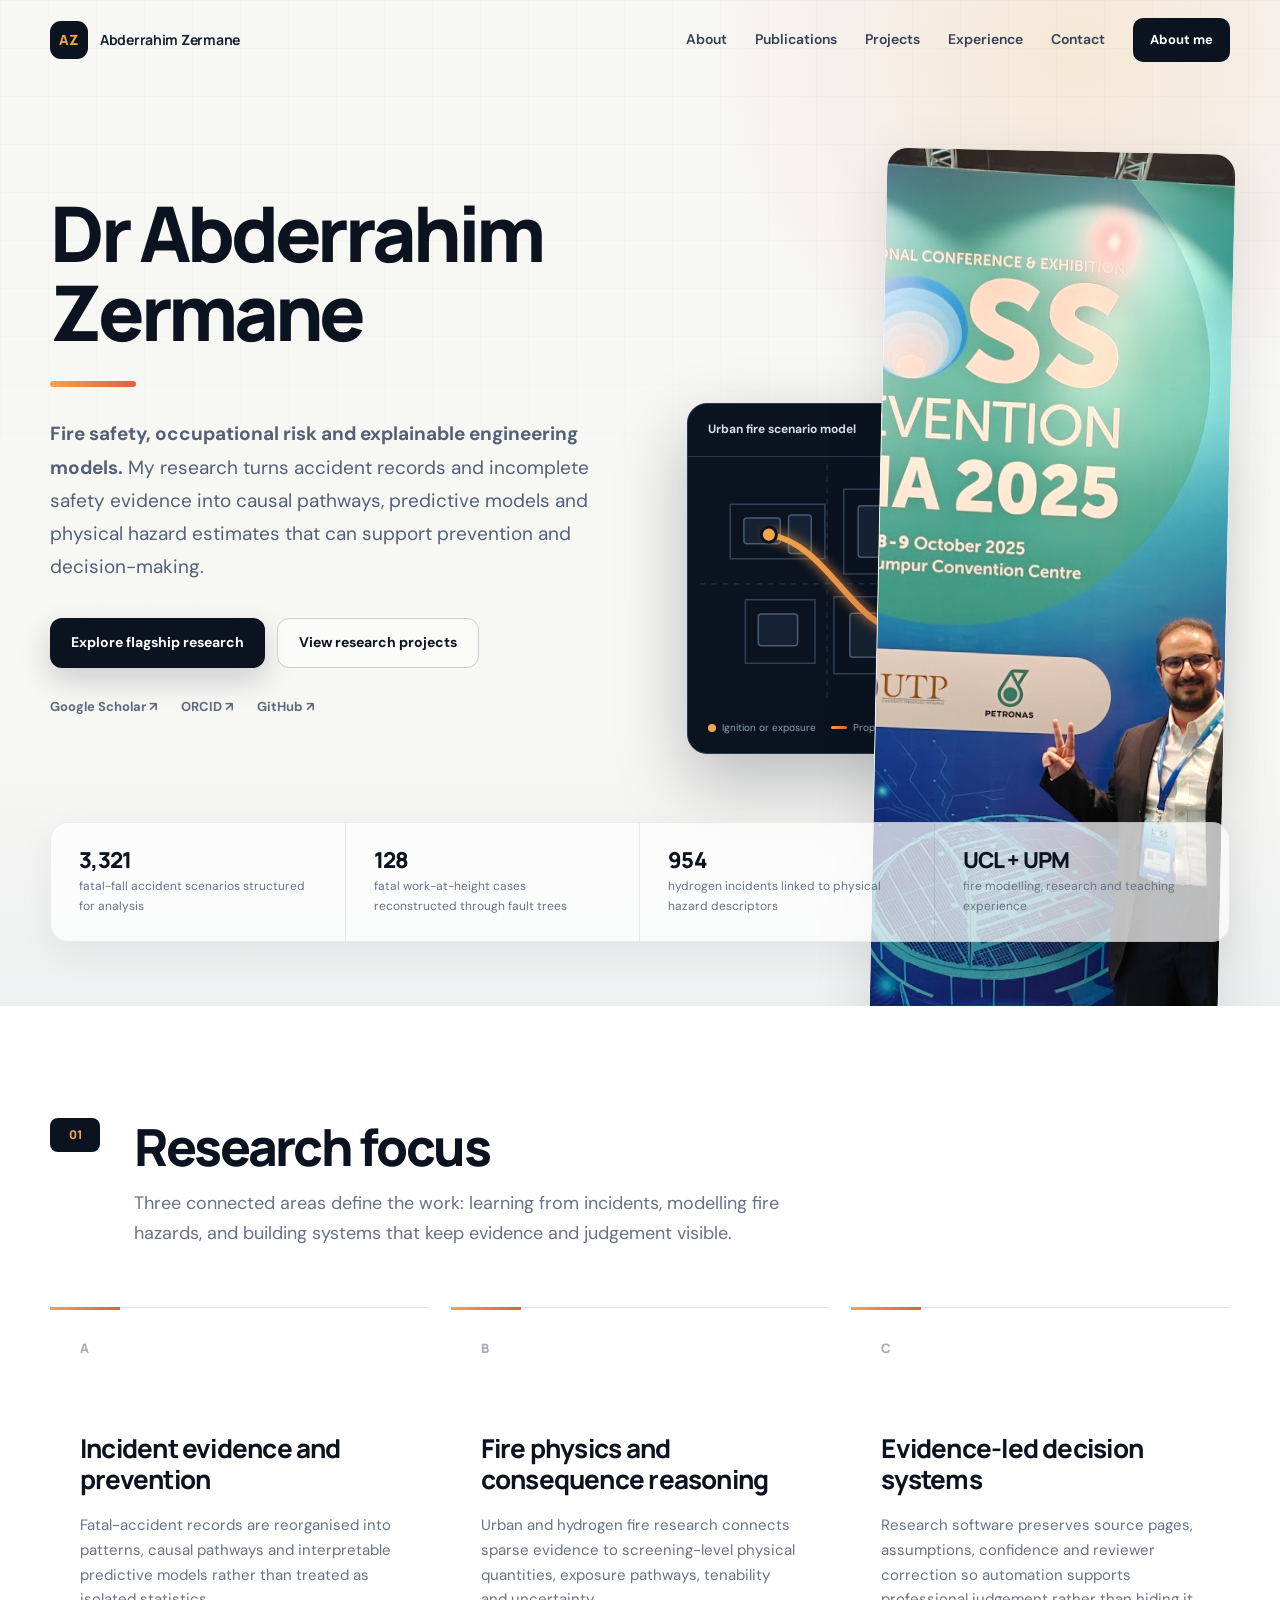
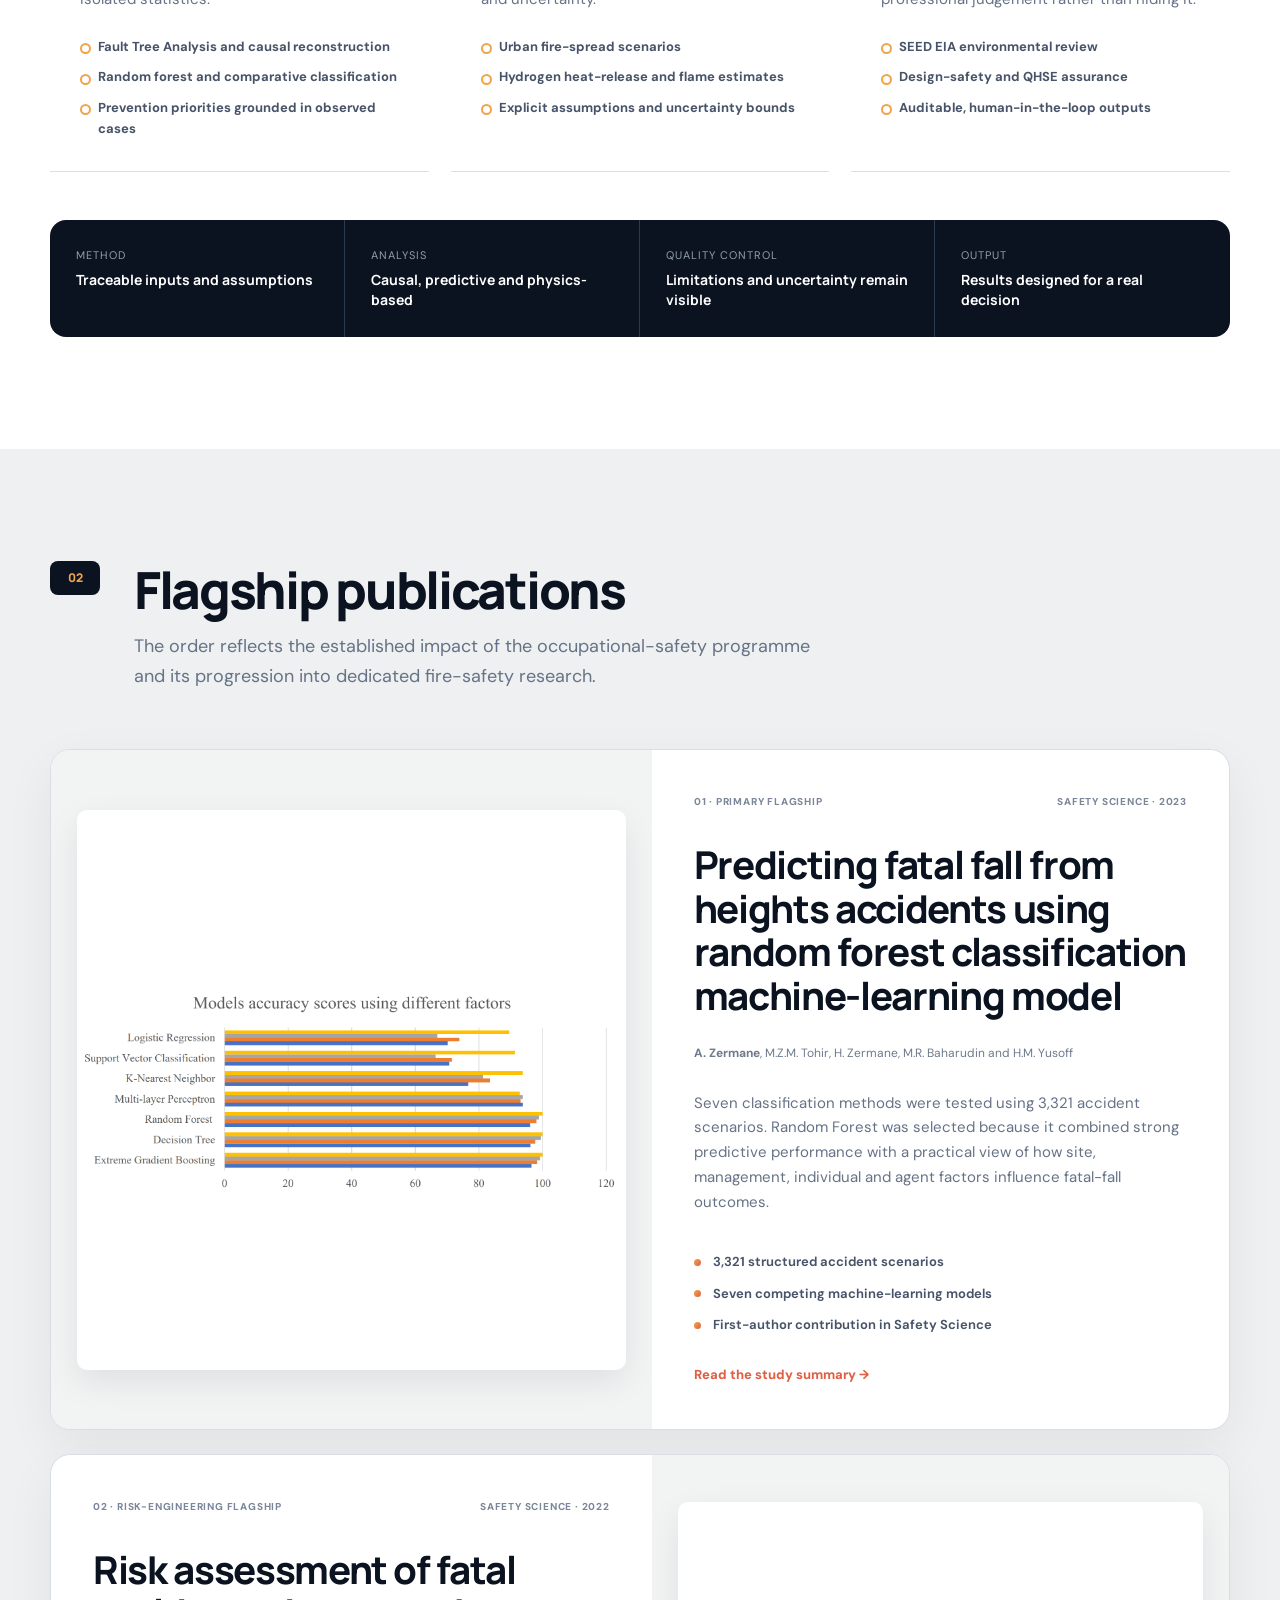
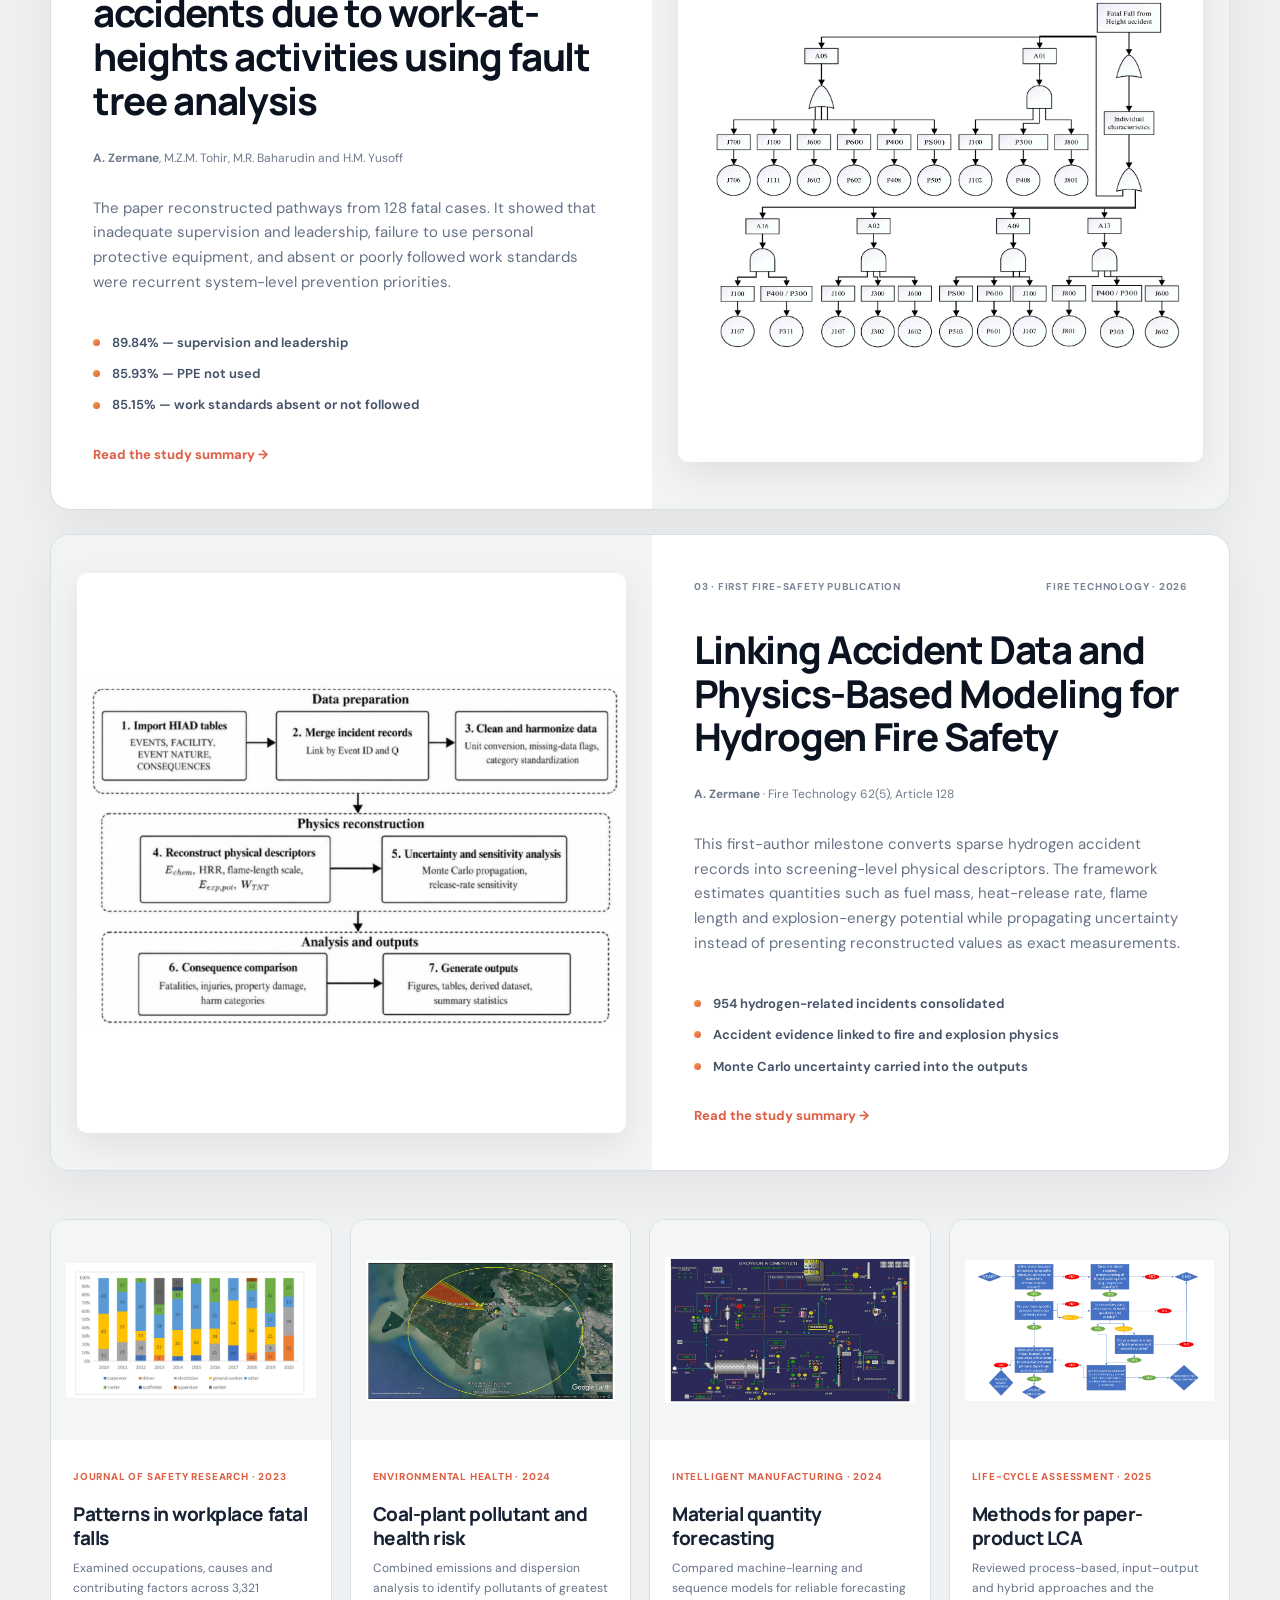
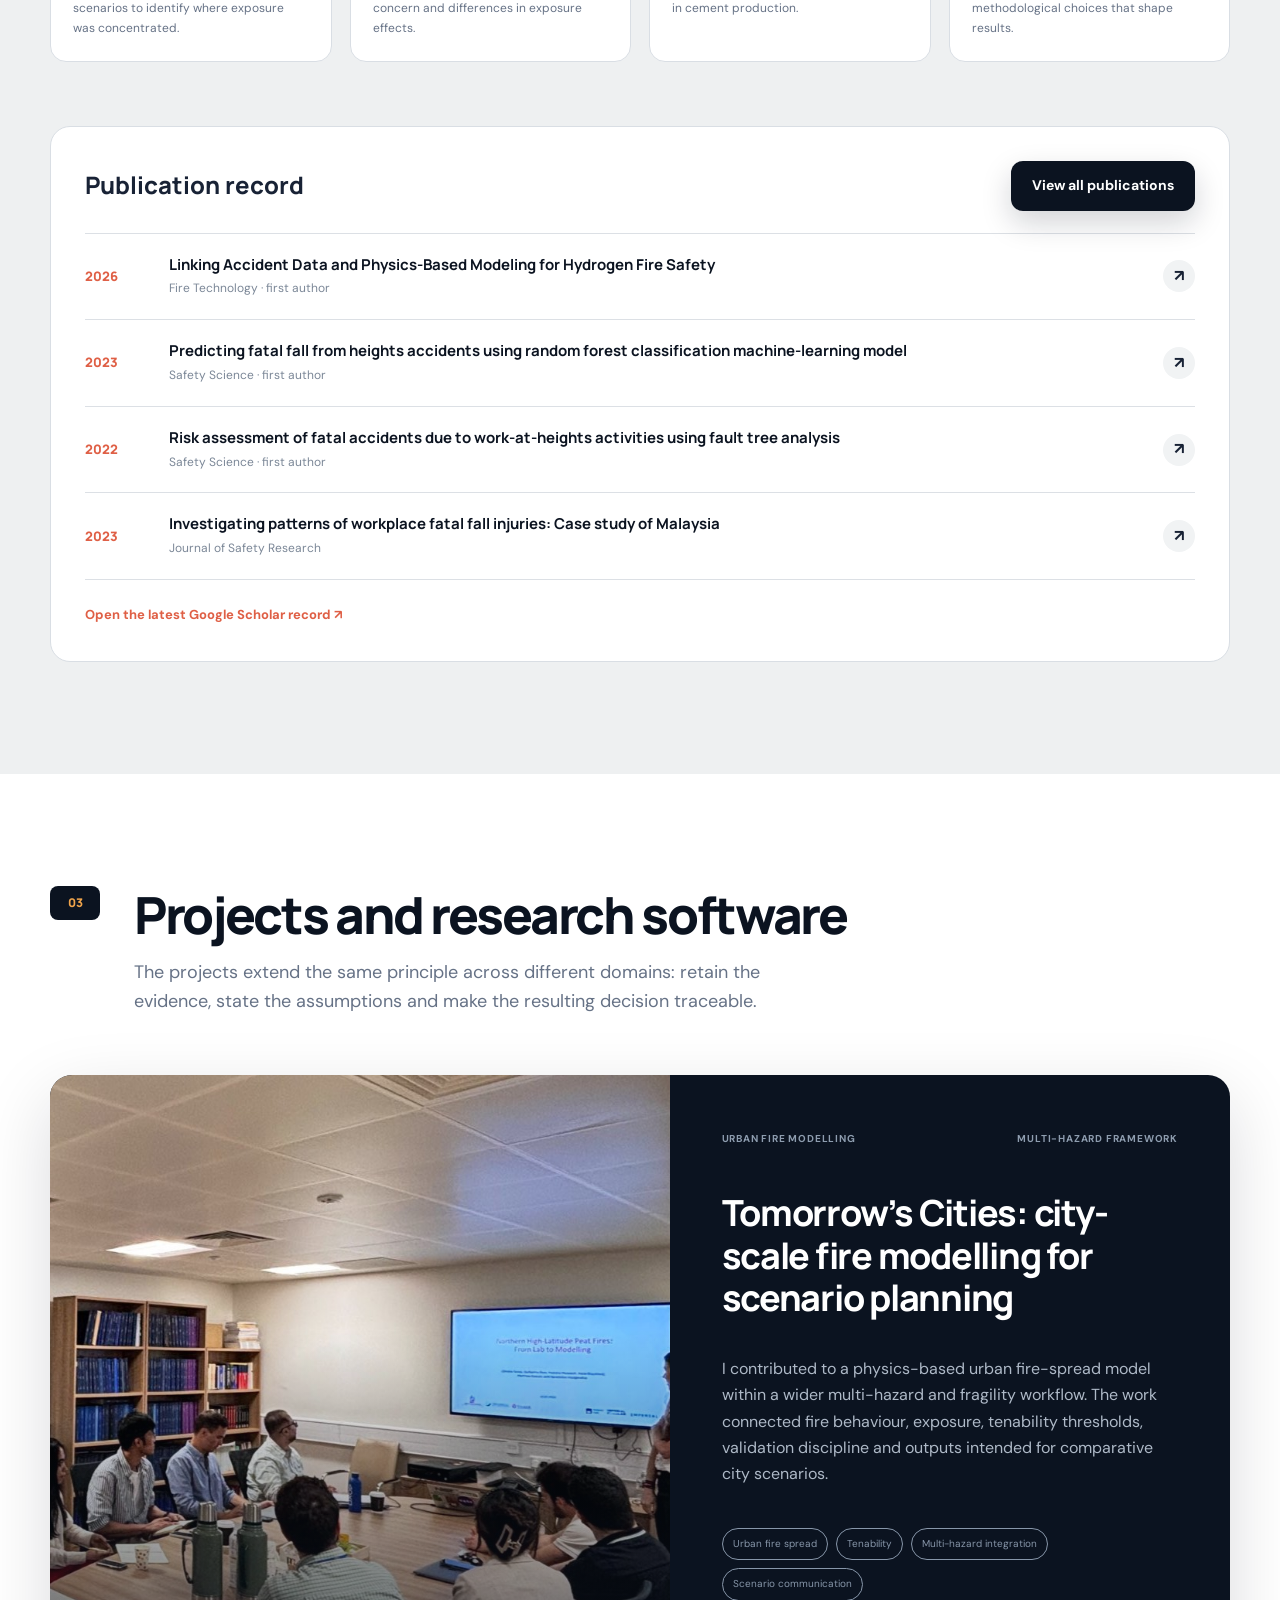
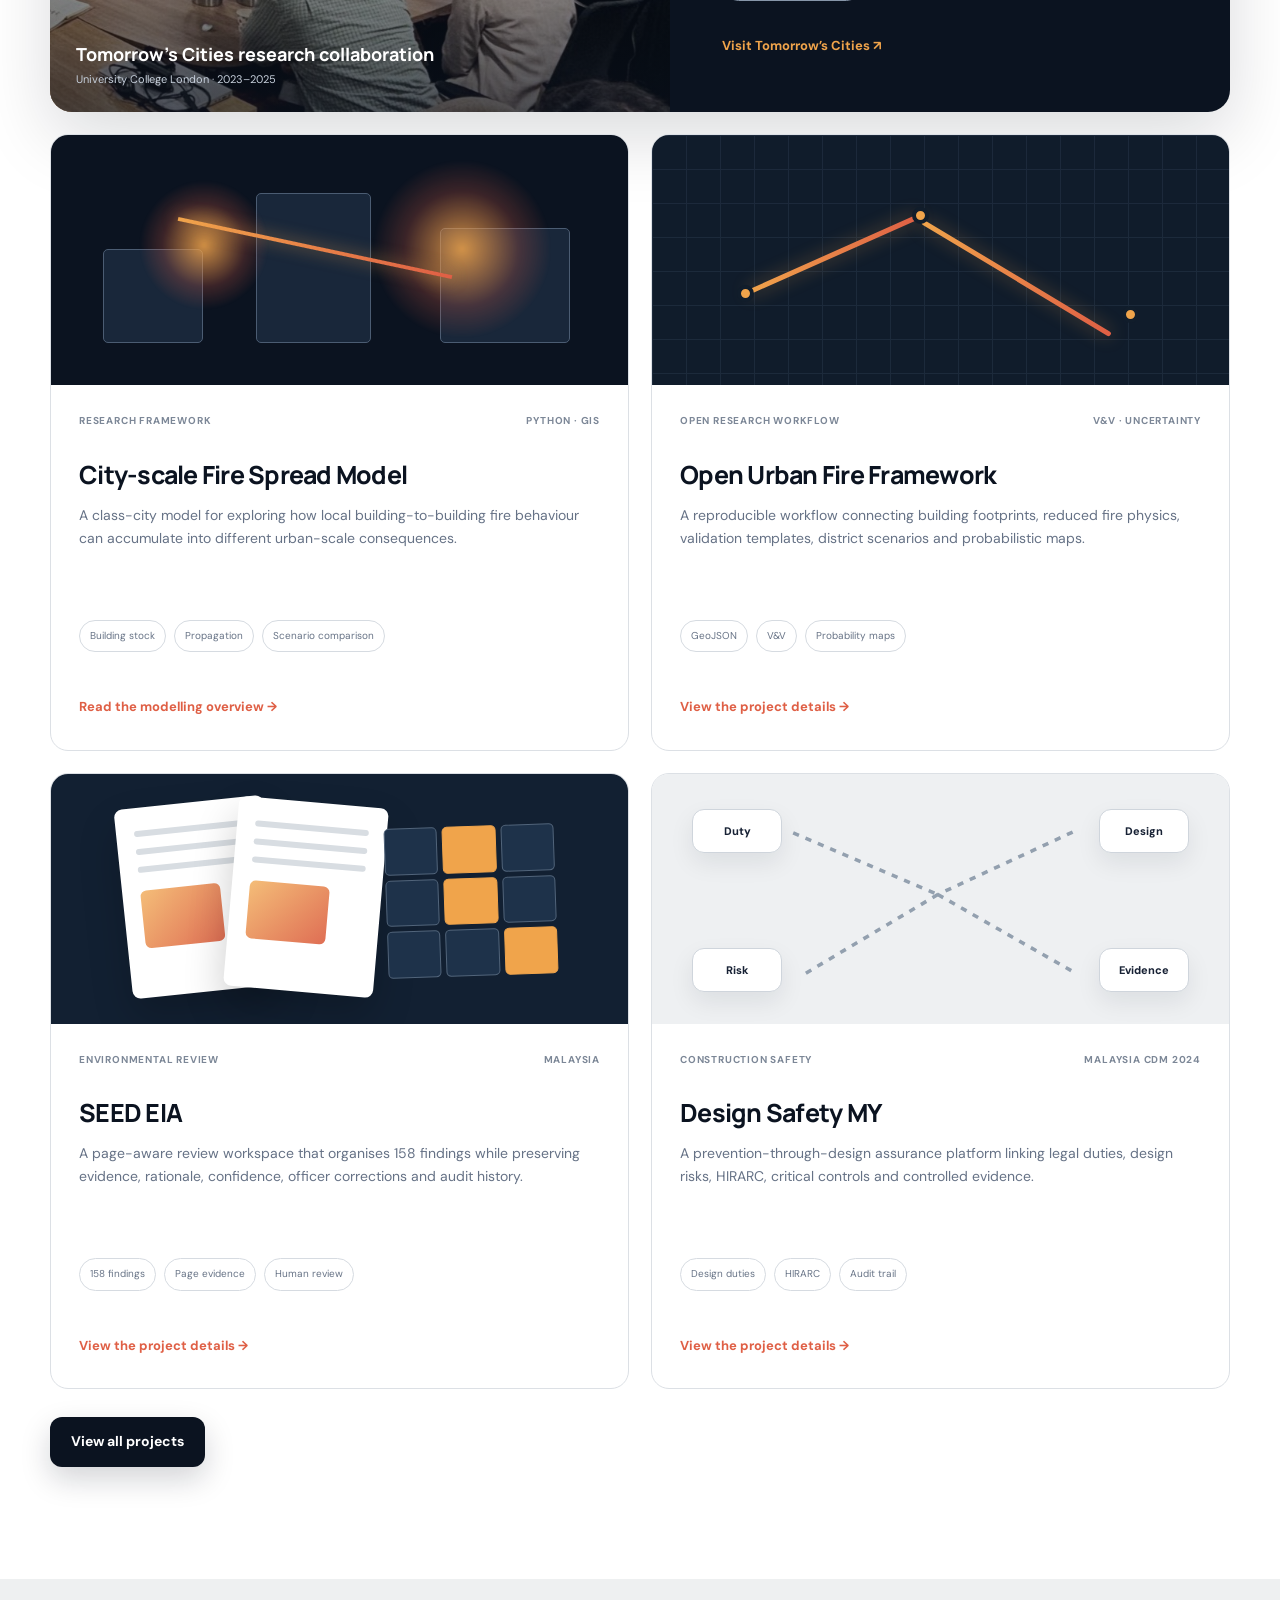
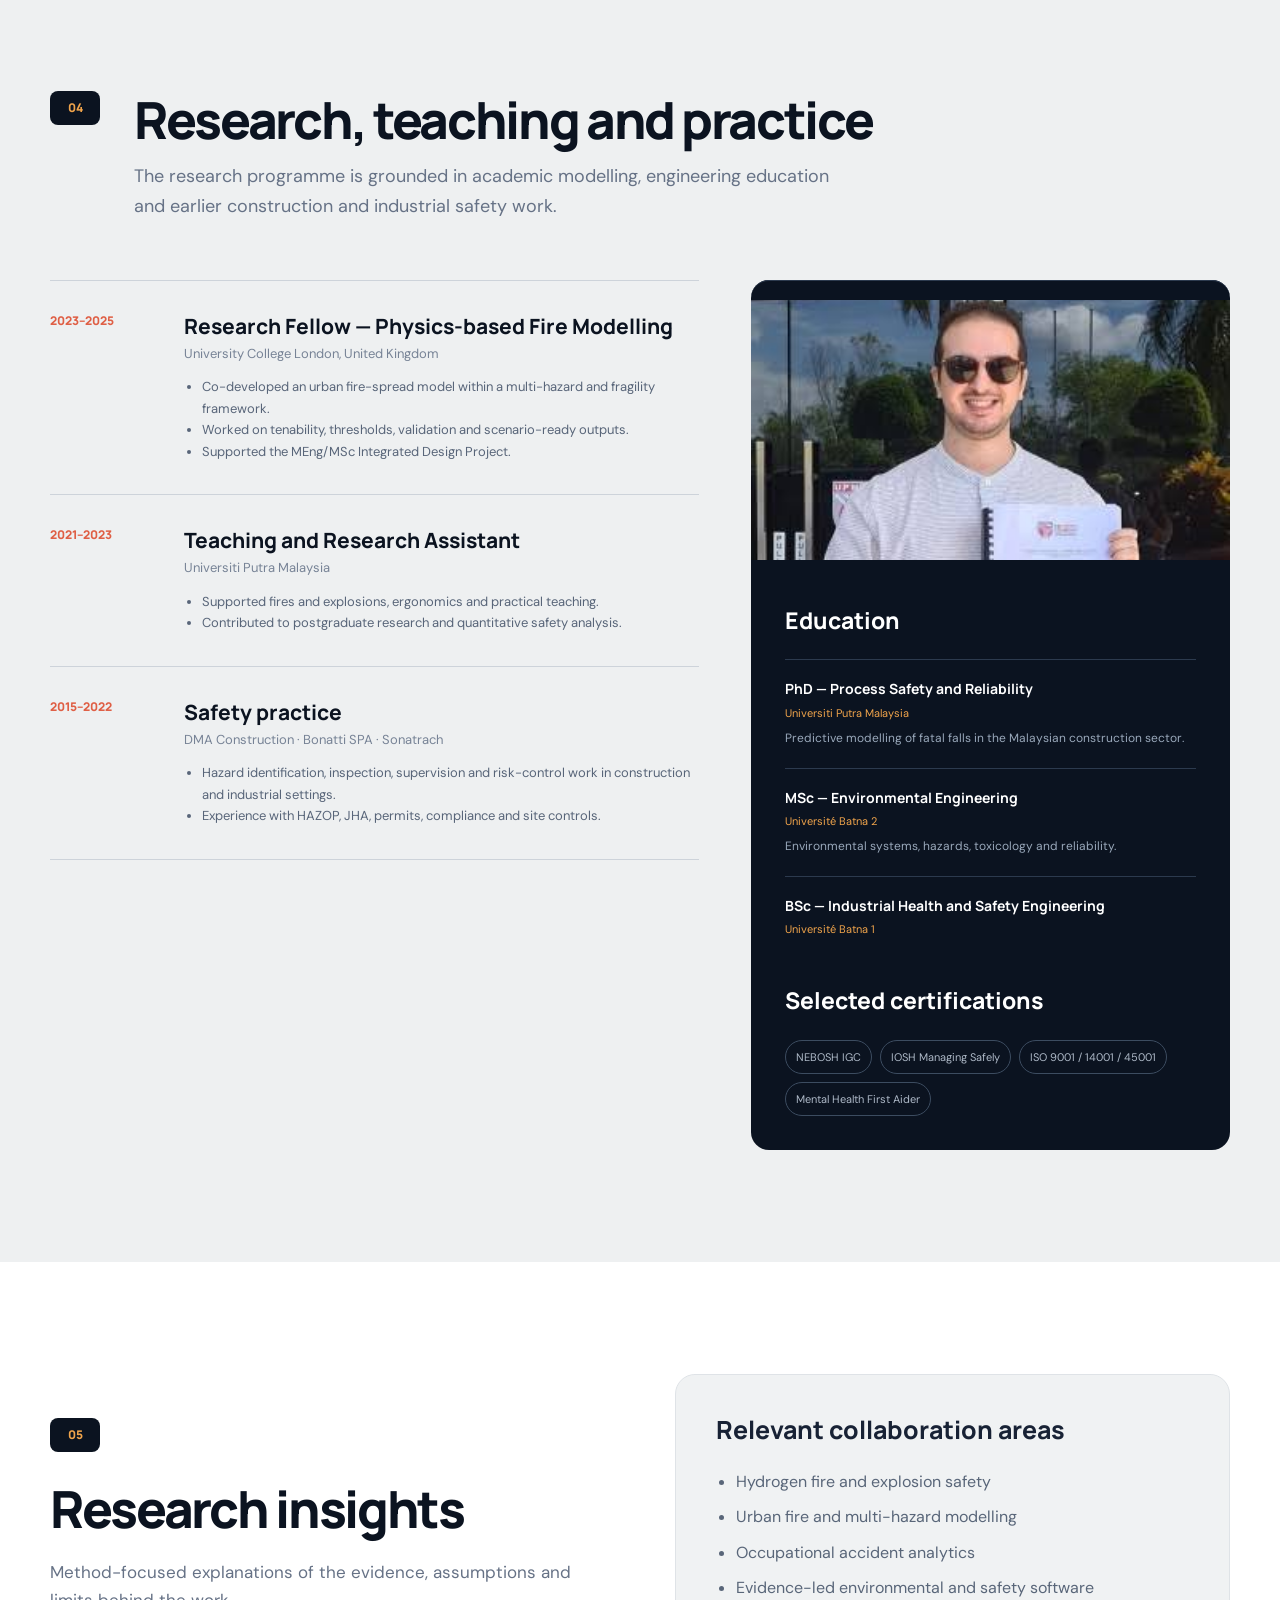
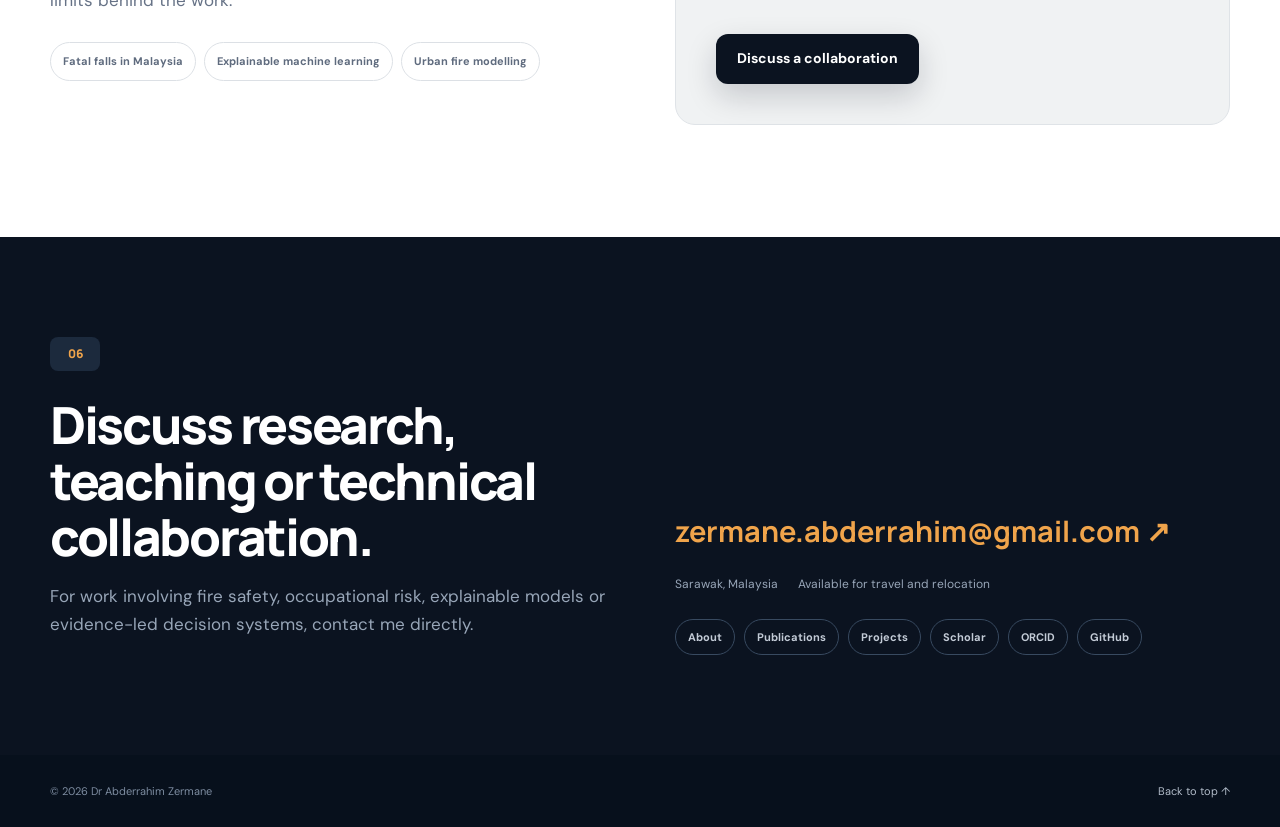
==== commit 9e49a36a: "Restore animated portfolio and integrate evidence-led research content" ====
--- a/index.html
+++ b/index.html
@@ -1 +1,261 @@
-<!doctype html><html lang="en"><head><meta charset="utf-8"><meta name="viewport" content="width=device-width,initial-scale=1"><meta name="theme-color" content="#07121c"><meta name="robots" content="index,follow,max-image-preview:large,max-snippet:-1"><title>Dr Abderrahim Zermane | Fire Safety, Process Safety &amp; Risk Analytics</title><meta name="description" content="Official research portfolio of Dr Abderrahim Zermane: flagship publications, fire modelling, occupational safety research, hydrogen fire safety and decision-support projects."><link rel="canonical" href="https://azermane.com/"><meta property="og:type" content="website"><meta property="og:title" content="Dr Abderrahim Zermane | Fire Safety, Process Safety &amp; Risk Analytics"><meta property="og:description" content="Official research portfolio of Dr Abderrahim Zermane: flagship publications, fire modelling, occupational safety research, hydrogen fire safety and decision-support projects."><meta property="og:url" content="https://azermane.com/"><meta property="og:image" content="https://azermane.com/assets/photos-atlas.webp"><meta name="twitter:card" content="summary_large_image"><link rel="icon" href="/assets/favicon.svg" type="image/svg+xml"><link rel="stylesheet" href="/assets/site.css"><script type="application/ld+json">{"@context":"https://schema.org","@graph":[{"@type":"WebSite","@id":"https://azermane.com/#website","url":"https://azermane.com/","name":"Dr Abderrahim Zermane","publisher":{"@id":"https://azermane.com/#person"}},{"@type":"Person","@id":"https://azermane.com/#person","name":"Abderrahim Zermane","honorificPrefix":"Dr","url":"https://azermane.com/","image":"https://azermane.com/assets/photos-atlas.webp","jobTitle":"Fire and Process Safety Researcher","identifier":{"@type":"PropertyValue","propertyID":"ORCID","value":"0000-0001-5040-7704"},"sameAs":["https://scholar.google.com/citations?user=9ZkzMtcAAAAJ&hl=en","https://orcid.org/0000-0001-5040-7704","https://github.com/AbderrahimZ1"],"knowsAbout":["Fire safety engineering","Hydrogen fire safety","Urban fire spread modelling","Process safety","Fault tree analysis","Explainable machine learning","Occupational safety and health","Environmental impact assessment"]}]}</script></head><body><a class="skip" href="#main">Skip to content</a><header class="site-header"><div class="wrap header-row"><a class="brand" href="/" aria-label="Dr Abderrahim Zermane home"><span class="brand-mark">AZ</span><span><b>Abderrahim Zermane</b><small>Research portfolio</small></span></a><button class="menu" aria-label="Open navigation" aria-expanded="false"><span></span><span></span><span></span></button><nav class="nav" aria-label="Primary"><a href="/">Home</a><a href="/about.html">About</a><a href="/publications.html">Publications</a><a href="/projects.html">Projects</a><a href="/#contact">Contact</a></nav></div></header><main id="main"><section class="hero"><div class="wrap hero-grid"><div class="hero-copy"><p class="overline">Fire safety · Process safety · Risk analytics</p><h1>Research that moves from evidence to engineering decisions.</h1><p class="lead">I am <strong>Dr Abderrahim Zermane</strong>. I combine accident data, physics-based modelling, fault trees and explainable machine learning to make complex safety problems easier to interpret and act on.</p><div class="actions"><a class="btn primary" href="#flagship">Explore flagship research</a><a class="btn ghost" href="/projects.html">View research projects</a></div><div class="identity-links"><a href="https://scholar.google.com/citations?user=9ZkzMtcAAAAJ&hl=en">Scholar ↗</a><a href="https://orcid.org/0000-0001-5040-7704">ORCID ↗</a><a href="https://github.com/AbderrahimZ1">GitHub ↗</a></div></div><figure class="hero-photo"><img class="hero-image" src="/assets/hero-loss-prevention-2025.jpg" alt="Dr Abderrahim Zermane at Loss Prevention Asia 2025"/><figcaption><b>Loss Prevention Asia 2025</b><span>Kuala Lumpur Convention Centre</span></figcaption></figure></div><div class="wrap proof"><div><b>3 flagship first-author papers</b><span>Machine learning, fault trees and hydrogen fire safety</span></div><div><b>3,321 accident scenarios</b><span>Structured into explainable safety evidence</span></div><div><b>954 hydrogen incidents</b><span>Translated into physical hazard descriptors</span></div><div><b>UCL · UPM</b><span>Research, teaching and collaboration</span></div></div></section><section class="section flagship" id="flagship"><div class="wrap"><div class="section-head"><div><p class="overline">Flagship publications</p><h2>Three papers that define my research programme.</h2></div><p>The order reflects the established impact of my occupational-safety work and the progression into physics-based fire safety.</p></div><div class="flagship-stack"><article class="flag-card rank-one"><div class="paper-media"><div class="flag-sprite flag-rf" role="img" aria-label="Model accuracy comparison from the random forest fatal-fall paper"></div></div><div class="paper-copy"><div class="paper-meta"><span>01 · Most cited flagship</span><span>Safety Science · 2023</span></div><h3>Predicting fatal fall from heights accidents using random forest classification machine-learning model</h3><p class="authors"><strong>A. Zermane</strong>, M.Z.M. Tohir, H. Zermane, M.R. Baharudin, H.M. Yusoff</p><p>Seven machine-learning models were evaluated using 3,321 accident scenarios. Random Forest was selected to connect site, management, individual and agent factors with fatal-fall predictions.</p><div class="metrics"><span><b>3,321</b> scenarios</span><span><b>7</b> models</span><span><b>First author</b></span></div><a class="paper-link" href="/paper-random-forest.html">Explore the study <span>→</span></a></div></article><article class="flag-card rank-two reverse"><div class="paper-media tall"><div class="flag-sprite flag-fta" role="img" aria-label="Fault tree diagram of fatal fall accident scenarios"></div></div><div class="paper-copy"><div class="paper-meta"><span>02 · Risk-engineering flagship</span><span>Safety Science · 2022</span></div><h3>Risk assessment of fatal accidents due to work-at-heights activities using fault tree analysis</h3><p class="authors"><strong>A. Zermane</strong>, M.Z.M. Tohir, M.R. Baharudin, H.M. Yusoff</p><p>The study reconstructed accident pathways from 128 fatal cases, moving beyond cause counts to show how contributing factors, immediate causes and root causes combine.</p><div class="metrics"><span><b>89.84%</b> supervision</span><span><b>85.93%</b> PPE</span><span><b>85.15%</b> standards</span></div><a class="paper-link" href="/paper-fault-tree.html">Explore the study <span>→</span></a></div></article><article class="flag-card rank-three"><div class="paper-media"><div class="flag-sprite flag-h2" role="img" aria-label="Hydrogen incident data to physics reconstruction workflow"></div></div><div class="paper-copy"><div class="paper-meta"><span>03 · First fire-safety publication</span><span>Fire Technology · 2026</span></div><h3>Linking Accident Data and Physics-Based Modeling for Hydrogen Fire Safety</h3><p class="authors"><strong>Abderrahim Zermane</strong> · First author</p><p>A transparent reconstruction framework converts sparse hydrogen accident records into screening-level estimates of heat release rate, flame length, explosion-energy potential and uncertainty.</p><div class="metrics"><span><b>954</b> incidents</span><span><b>Monte Carlo</b> uncertainty</span><span><b>Physics + data</b></span></div><a class="paper-link" href="/paper-hydrogen-fire-safety.html">Explore the milestone paper <span>→</span></a></div></article></div></div></section><section class="section action-section"><div class="wrap action-grid"><figure><img class="research-action-image"   src="/assets/ucl-research-meeting.jpg" alt="Research seminar and technical discussion at University College London" /><figcaption>Research discussion and modelling collaboration at UCL</figcaption></figure><div><p class="overline">Research in action</p><h2>Models are only useful when assumptions, uncertainty and decisions remain visible.</h2><p>My work spans urban fire spread, incident reconstruction, occupational safety and research software. Across those areas, I prioritise traceable evidence, explicit limitations and outputs that engineers, reviewers and decision-makers can interrogate.</p><ul class="check-list"><li>Physics-based and reduced-order fire modelling</li><li>Fault Tree, Event Tree and Bow-Tie reasoning</li><li>Explainable machine learning and statistical pattern analysis</li><li>Human-in-the-loop review and auditable evidence systems</li></ul><a class="text-link" href="/about.html">Read my research biography →</a></div></div></section><section class="section selected"><div class="wrap"><div class="section-head"><div><p class="overline">Broader publication record</p><h2>Research across safety, environment and intelligent systems.</h2></div><a class="text-link" href="/publications.html">Complete publication record →</a></div><div class="insight-grid"><article><span>Journal of Safety Research · 2023</span><h3>Patterns across 3,321 fatal-fall scenarios</h3><p>General workers were the most vulnerable category, followed by roofers and electricians. The study connected occupations, causes, factors and time patterns.</p></article><article><span>Pertanika J. Science &amp; Technology · 2024</span><h3>Pollutant dispersion and health risk</h3><p>Real emissions and dispersion modelling identified SO₂ as a primary concern and showed more pronounced chronic and acute effects for children.</p></article><article><span>Journal of Electrical Engineering · 2024</span><h3>Machine learning for material forecasting</h3><p>Random Forest, Gradient Boosting, LSTM and GRU were evaluated for reliable material forecasting in cement production and intelligent manufacturing.</p></article></div></div></section><section class="section projects-preview"><div class="wrap"><div class="section-head light"><div><p class="overline">Projects and research software</p><h2>From city-scale fire scenarios to environmental review systems.</h2></div><a class="text-link" href="/projects.html">Explore all projects →</a></div><div class="project-list"><article><span>Urban resilience</span><h3>Tomorrow’s Cities</h3><p>Physics-based urban fire modelling integrated into a multi-hazard and fragility decision framework at UCL.</p></article><article><span>Open research</span><h3>Open Urban Fire Framework</h3><p>Reproducible building-exposure, reduced fire-physics, V&amp;V and probabilistic mapping workflows.</p></article><article><span>Environmental review</span><h3>SEED EIA</h3><p>An evidence-led review workspace for Malaysian EIA reports with page provenance, structured findings and officer correction.</p></article><article><span>Design safety</span><h3>Design Safety MY</h3><p>A Malaysia-first prevention-through-design and construction safety assurance platform.</p></article></div></div></section><section class="section journey"><div class="wrap"><div class="section-head"><div><p class="overline">Research journey</p><h2>A career built through safety practice, research and public engagement.</h2></div></div><div class="journey-grid"><figure><div class="photo-sprite photo-lpa2019" role="img" aria-label="Dr Abderrahim Zermane at Loss Prevention Asia 2019"></div><figcaption><b>2019</b><span>Loss Prevention Asia presenter</span></figcaption></figure><figure><div class="photo-sprite photo-thesis" role="img" aria-label="Dr Abderrahim Zermane holding his doctoral thesis"></div><figcaption><b>PhD milestone</b><span>Process Safety and Reliability</span></figcaption></figure><figure class="wide"><div class="photo-sprite photo-hero" role="img" aria-label="Dr Abderrahim Zermane at Loss Prevention Asia 2025"></div><figcaption><b>2025</b><span>Returning to Loss Prevention Asia with an expanded research programme</span></figcaption></figure></div></div></section><section class="contact" id="contact"><div class="wrap contact-grid"><div><p class="overline">Collaboration</p><h2>Let’s turn difficult safety evidence into something people can use.</h2><p>Open to research collaborations, grant-funded projects, teaching, supervision and technical work across fire safety, process safety, hydrogen safety and explainable risk analytics.</p></div><div class="contact-box"><a class="email" href="mailto:zermane.abderrahim@gmail.com">zermane.abderrahim@gmail.com</a><p>Sarawak, Malaysia · Available for travel and relocation</p><div><a href="https://scholar.google.com/citations?user=9ZkzMtcAAAAJ&hl=en">Scholar</a><a href="https://orcid.org/0000-0001-5040-7704">ORCID</a><a href="https://github.com/AbderrahimZ1">GitHub</a></div></div></div></section></main><footer class="footer"><div class="wrap footer-grid"><div><b>Dr Abderrahim Zermane</b><p>Fire safety, process safety and explainable risk analytics.</p></div><div class="footer-links"><a href="https://scholar.google.com/citations?user=9ZkzMtcAAAAJ&hl=en">Google Scholar</a><a href="https://orcid.org/0000-0001-5040-7704">ORCID</a><a href="https://github.com/AbderrahimZ1">GitHub</a><a href="mailto:zermane.abderrahim@gmail.com">Email</a></div></div><div class="wrap copyright">© <span data-year></span> Dr Abderrahim Zermane</div></footer><script src="/assets/site.js"></script></body></html>
+<!doctype html>
+<html lang="en">
+<head>
+  <meta charset="utf-8" />
+  <meta name="viewport" content="width=device-width, initial-scale=1" />
+  <meta name="theme-color" content="#0b1320" />
+  <meta name="robots" content="index,follow,max-image-preview:large,max-snippet:-1,max-video-preview:-1" />
+  <meta name="description" content="Official research portfolio of Dr Abderrahim Zermane, covering fatal-fall prevention, explainable machine learning, fault tree analysis, hydrogen fire safety, urban fire modelling and evidence-led safety systems." />
+  <meta name="author" content="Dr Abderrahim Zermane" />
+  <meta property="og:title" content="Dr Abderrahim Zermane | Fire Safety, Risk Analytics and Research Software" />
+  <meta property="og:description" content="Flagship research in fatal-fall prediction, fault-tree risk assessment and hydrogen fire safety, plus urban fire models and evidence-led safety systems." />
+  <meta property="og:type" content="profile" />
+  <meta property="og:url" content="https://azermane.com/" />
+  <meta property="og:image" content="https://azermane.com/assets/hero-loss-prevention-2025.jpg" />
+  <meta property="profile:first_name" content="Abderrahim" />
+  <meta property="profile:last_name" content="Zermane" />
+  <meta name="twitter:card" content="summary_large_image" />
+  <link rel="canonical" href="https://azermane.com/" />
+  <link rel="icon" href="/assets/favicon.svg" type="image/svg+xml" />
+  <title>Dr Abderrahim Zermane | Fire Safety, Risk Analytics and Research Software</title>
+  <link rel="preconnect" href="https://fonts.googleapis.com" />
+  <link rel="preconnect" href="https://fonts.gstatic.com" crossorigin />
+  <link href="https://fonts.googleapis.com/css2?family=DM+Sans:wght@400;500;600;700&family=Manrope:wght@500;600;700;800&display=swap" rel="stylesheet" />
+  <link rel="stylesheet" href="styles.css" />
+  <script type="application/ld+json">
+  {
+    "@context":"https://schema.org",
+    "@graph":[
+      {
+        "@type":"WebSite",
+        "@id":"https://azermane.com/#website",
+        "url":"https://azermane.com/",
+        "name":"Dr Abderrahim Zermane",
+        "alternateName":"AZermane",
+        "publisher":{"@id":"https://azermane.com/#abderrahim-zermane"}
+      },
+      {
+        "@type":"Person",
+        "@id":"https://azermane.com/#abderrahim-zermane",
+        "name":"Abderrahim Zermane",
+        "alternateName":["Dr Abderrahim Zermane","A. Zermane"],
+        "honorificPrefix":"Dr",
+        "url":"https://azermane.com/",
+        "image":"https://azermane.com/assets/hero-loss-prevention-2025.jpg",
+        "email":"mailto:zermane.abderrahim@gmail.com",
+        "jobTitle":"Fire and Process Safety Researcher",
+        "identifier":{"@type":"PropertyValue","propertyID":"ORCID","value":"0000-0001-5040-7704"},
+        "sameAs":[
+          "https://scholar.google.com/citations?user=9ZkzMtcAAAAJ&hl=en",
+          "https://orcid.org/0000-0001-5040-7704",
+          "https://github.com/AbderrahimZ1"
+        ],
+        "knowsAbout":["Fire safety engineering","Hydrogen fire safety","Urban fire spread modelling","Process safety","Fault tree analysis","Explainable machine learning","Occupational safety and health","Environmental impact assessment"]
+      },
+      {
+        "@type":"ScholarlyArticle",
+        "headline":"Predicting fatal fall from heights accidents using random forest classification machine-learning model",
+        "datePublished":"2023",
+        "isPartOf":{"@type":"Periodical","name":"Safety Science"},
+        "url":"https://doi.org/10.1016/j.ssci.2022.106023",
+        "author":{"@id":"https://azermane.com/#abderrahim-zermane"}
+      },
+      {
+        "@type":"ScholarlyArticle",
+        "headline":"Risk assessment of fatal accidents due to work-at-heights activities using fault tree analysis: Case study in Malaysia",
+        "datePublished":"2022",
+        "isPartOf":{"@type":"Periodical","name":"Safety Science"},
+        "url":"https://doi.org/10.1016/j.ssci.2022.105724",
+        "author":{"@id":"https://azermane.com/#abderrahim-zermane"}
+      },
+      {
+        "@type":"ScholarlyArticle",
+        "headline":"Linking Accident Data and Physics-Based Modeling for Hydrogen Fire Safety",
+        "datePublished":"2026",
+        "isPartOf":{"@type":"Periodical","name":"Fire Technology"},
+        "url":"https://azermane.com/paper-hydrogen-fire-safety.html",
+        "author":{"@id":"https://azermane.com/#abderrahim-zermane"}
+      }
+    ]
+  }
+  </script>
+</head>
+<body>
+  <a class="skip-link" href="#main">Skip to content</a>
+
+  <header class="site-header" id="top">
+    <div class="shell header-inner">
+      <a class="brand" href="/" aria-label="Dr Abderrahim Zermane homepage">
+        <span class="brand-mark" aria-hidden="true">AZ</span>
+        <span class="brand-text">Abderrahim Zermane</span>
+      </a>
+      <button class="menu-button" type="button" aria-expanded="false" aria-controls="primary-nav">
+        <span></span><span></span><span></span><span class="sr-only">Open navigation</span>
+      </button>
+      <nav id="primary-nav" class="primary-nav" aria-label="Primary navigation">
+        <a href="/about.html">About</a>
+        <a href="/publications.html">Publications</a>
+        <a href="/projects.html">Projects</a>
+        <a href="#experience">Experience</a>
+        <a href="#contact">Contact</a>
+      </nav>
+      <a class="header-cta" href="/about.html">About me</a>
+    </div>
+  </header>
+
+  <main id="main">
+    <section class="hero">
+      <div class="hero-grid" aria-hidden="true"></div>
+      <div class="shell hero-layout">
+        <div class="hero-copy reveal">
+          <h1>Dr Abderrahim Zermane</h1>
+          <p class="hero-lead"><strong>Fire safety, occupational risk and explainable engineering models.</strong> My research turns accident records and incomplete safety evidence into causal pathways, predictive models and physical hazard estimates that can support prevention and decision-making.</p>
+          <div class="hero-actions">
+            <a class="button button-primary" href="#flagship">Explore flagship research</a>
+            <a class="button button-secondary" href="/projects.html">View research projects</a>
+          </div>
+          <div class="profile-links" aria-label="Research profiles">
+            <a href="https://scholar.google.com/citations?user=9ZkzMtcAAAAJ&hl=en" target="_blank" rel="noreferrer">Google Scholar <span aria-hidden="true">↗</span></a>
+            <a href="https://orcid.org/0000-0001-5040-7704" target="_blank" rel="noreferrer">ORCID <span aria-hidden="true">↗</span></a>
+            <a href="https://github.com/AbderrahimZ1" target="_blank" rel="noreferrer">GitHub <span aria-hidden="true">↗</span></a>
+          </div>
+        </div>
+
+        <div class="hero-visual reveal" data-delay="120">
+          <div class="portrait-wrap">
+            <img src="/assets/hero-loss-prevention-2025.jpg" alt="Dr Abderrahim Zermane at Loss Prevention Asia 2025" width="900" height="1125" />
+            <div class="portrait-caption">
+              <strong>Loss Prevention Asia 2025</strong>
+              <span>Safety research and professional engagement</span>
+            </div>
+          </div>
+          <div class="model-panel" aria-label="Conceptual city-scale urban fire-spread workflow">
+            <div class="model-header"><span>Urban fire scenario model</span><span class="model-status">hazard → exposure → impact</span></div>
+            <svg viewBox="0 0 640 310" role="img" aria-label="City grid showing a fire exposure pathway between buildings">
+              <defs>
+                <linearGradient id="heat" x1="0" y1="0" x2="1" y2="0"><stop offset="0" stop-color="#f0a44b"/><stop offset="1" stop-color="#df5f45"/></linearGradient>
+                <filter id="glow"><feGaussianBlur stdDeviation="8" result="b"/><feMerge><feMergeNode in="b"/><feMergeNode in="SourceGraphic"/></feMerge></filter>
+              </defs>
+              <g fill="none" stroke="#304056" stroke-width="2">
+                <path d="M40 52h125v72H40zM190 32h100v112H190zM315 60h94v84h-94zM438 30h145v114H438z"/>
+                <path d="M60 178h92v84H60zM177 174h130v102H177zM333 174h101v76H333zM460 171h130v102H460z"/>
+                <path d="M0 157h640M168 0v310M305 0v310M448 0v310" stroke-dasharray="7 8" opacity=".55"/>
+              </g>
+              <g fill="#162233" stroke="#485b72" stroke-width="2">
+                <rect x="58" y="70" width="48" height="34" rx="4"/><rect x="117" y="66" width="30" height="51" rx="4"/><rect x="209" y="54" width="55" height="68" rx="4"/><rect x="334" y="82" width="56" height="43" rx="4"/><rect x="465" y="54" width="43" height="68" rx="4"/><rect x="522" y="72" width="42" height="52" rx="4"/><rect x="77" y="197" width="52" height="42" rx="4"/><rect x="198" y="196" width="42" height="58" rx="4"/><rect x="252" y="190" width="35" height="69" rx="4"/><rect x="352" y="194" width="61" height="38" rx="4"/><rect x="481" y="193" width="38" height="58" rx="4"/><rect x="535" y="202" width="35" height="48" rx="4"/>
+              </g>
+              <path d="M91 92C170 104 201 216 270 220S353 103 374 105s74 102 124 118" fill="none" stroke="url(#heat)" stroke-width="8" stroke-linecap="round" filter="url(#glow)"/>
+              <g fill="#f0a44b" stroke="#0b1320" stroke-width="4"><circle cx="91" cy="92" r="10"/><circle cx="270" cy="220" r="10"/><circle cx="374" cy="105" r="10"/><circle cx="498" cy="223" r="10"/></g>
+            </svg>
+            <div class="model-legend"><span><i class="dot amber"></i>Ignition or exposure</span><span><i class="line"></i>Propagation pathway</span><span><i class="square"></i>Building stock</span></div>
+          </div>
+        </div>
+      </div>
+      <div class="shell credibility-strip reveal" data-delay="180">
+        <div><strong>3,321</strong><span>fatal-fall accident scenarios structured for analysis</span></div>
+        <div><strong>128</strong><span>fatal work-at-height cases reconstructed through fault trees</span></div>
+        <div><strong>954</strong><span>hydrogen incidents linked to physical hazard descriptors</span></div>
+        <div><strong>UCL + UPM</strong><span>fire modelling, research and teaching experience</span></div>
+      </div>
+    </section>
+
+    <section class="section research-section" id="research">
+      <div class="shell">
+        <div class="section-heading reveal"><span class="section-number">01</span><div><h2>Research focus</h2><p>Three connected areas define the work: learning from incidents, modelling fire hazards, and building systems that keep evidence and judgement visible.</p></div></div>
+        <div class="research-pillars">
+          <article class="pillar reveal"><div class="pillar-index">A</div><h3>Incident evidence and prevention</h3><p>Fatal-accident records are reorganised into patterns, causal pathways and interpretable predictive models rather than treated as isolated statistics.</p><ul><li>Fault Tree Analysis and causal reconstruction</li><li>Random forest and comparative classification</li><li>Prevention priorities grounded in observed cases</li></ul></article>
+          <article class="pillar reveal" data-delay="80"><div class="pillar-index">B</div><h3>Fire physics and consequence reasoning</h3><p>Urban and hydrogen fire research connects sparse evidence to screening-level physical quantities, exposure pathways, tenability and uncertainty.</p><ul><li>Urban fire-spread scenarios</li><li>Hydrogen heat-release and flame estimates</li><li>Explicit assumptions and uncertainty bounds</li></ul></article>
+          <article class="pillar reveal" data-delay="160"><div class="pillar-index">C</div><h3>Evidence-led decision systems</h3><p>Research software preserves source pages, assumptions, confidence and reviewer correction so automation supports professional judgement rather than hiding it.</p><ul><li>SEED EIA environmental review</li><li>Design-safety and QHSE assurance</li><li>Auditable, human-in-the-loop outputs</li></ul></article>
+        </div>
+        <div class="strength-band reveal"><div><span>Method</span><strong>Traceable inputs and assumptions</strong></div><div><span>Analysis</span><strong>Causal, predictive and physics-based</strong></div><div><span>Quality control</span><strong>Limitations and uncertainty remain visible</strong></div><div><span>Output</span><strong>Results designed for a real decision</strong></div></div>
+      </div>
+    </section>
+
+    <section class="section publications-section" id="flagship">
+      <div class="shell">
+        <div class="section-heading reveal"><span class="section-number">02</span><div><h2>Flagship publications</h2><p>The order reflects the established impact of the occupational-safety programme and its progression into dedicated fire-safety research.</p></div></div>
+        <div class="flagship-grid">
+          <article class="flagship-card reveal">
+            <div class="flagship-media"><img src="/assets/paper-random-forest.png" alt="Model comparison figure from the random forest fatal-fall study" loading="lazy" /></div>
+            <div class="flagship-copy"><div class="flagship-rank"><span>01 · Primary flagship</span><span>Safety Science · 2023</span></div><h3>Predicting fatal fall from heights accidents using random forest classification machine-learning model</h3><p class="flagship-authors"><strong>A. Zermane</strong>, M.Z.M. Tohir, H. Zermane, M.R. Baharudin and H.M. Yusoff</p><p>Seven classification methods were tested using 3,321 accident scenarios. Random Forest was selected because it combined strong predictive performance with a practical view of how site, management, individual and agent factors influence fatal-fall outcomes.</p><div class="finding-points"><span>3,321 structured accident scenarios</span><span>Seven competing machine-learning models</span><span>First-author contribution in Safety Science</span></div><a href="/paper-random-forest.html">Read the study summary →</a></div>
+          </article>
+          <article class="flagship-card reveal" data-delay="70">
+            <div class="flagship-media"><img src="/assets/paper-fault-tree.png" alt="Fault tree diagram from the fatal work-at-height risk study" loading="lazy" /></div>
+            <div class="flagship-copy"><div class="flagship-rank"><span>02 · Risk-engineering flagship</span><span>Safety Science · 2022</span></div><h3>Risk assessment of fatal accidents due to work-at-heights activities using fault tree analysis</h3><p class="flagship-authors"><strong>A. Zermane</strong>, M.Z.M. Tohir, M.R. Baharudin and H.M. Yusoff</p><p>The paper reconstructed pathways from 128 fatal cases. It showed that inadequate supervision and leadership, failure to use personal protective equipment, and absent or poorly followed work standards were recurrent system-level prevention priorities.</p><div class="finding-points"><span>89.84% — supervision and leadership</span><span>85.93% — PPE not used</span><span>85.15% — work standards absent or not followed</span></div><a href="/paper-fault-tree.html">Read the study summary →</a></div>
+          </article>
+          <article class="flagship-card reveal" data-delay="140">
+            <div class="flagship-media"><img src="/assets/paper-hydrogen.png" alt="Workflow linking hydrogen accident data to physics-based hazard estimates" loading="lazy" /></div>
+            <div class="flagship-copy"><div class="flagship-rank"><span>03 · First fire-safety publication</span><span>Fire Technology · 2026</span></div><h3>Linking Accident Data and Physics-Based Modeling for Hydrogen Fire Safety</h3><p class="flagship-authors"><strong>A. Zermane</strong> · Fire Technology 62(5), Article 128</p><p>This first-author milestone converts sparse hydrogen accident records into screening-level physical descriptors. The framework estimates quantities such as fuel mass, heat-release rate, flame length and explosion-energy potential while propagating uncertainty instead of presenting reconstructed values as exact measurements.</p><div class="finding-points"><span>954 hydrogen-related incidents consolidated</span><span>Accident evidence linked to fire and explosion physics</span><span>Monte Carlo uncertainty carried into the outputs</span></div><a href="/paper-hydrogen-fire-safety.html">Read the study summary →</a></div>
+          </article>
+        </div>
+
+        <div class="supporting-research">
+          <article class="supporting-study reveal"><img src="/assets/paper-patterns.png" alt="Figure from the workplace fatal-fall patterns study" loading="lazy" /><div><span>Journal of Safety Research · 2023</span><h3>Patterns in workplace fatal falls</h3><p>Examined occupations, causes and contributing factors across 3,321 scenarios to identify where exposure was concentrated.</p></div></article>
+          <article class="supporting-study reveal" data-delay="50"><img src="/assets/paper-coal.png" alt="Pollutant and health-risk figure from the coal-fired power plant study" loading="lazy" /><div><span>Environmental health · 2024</span><h3>Coal-plant pollutant and health risk</h3><p>Combined emissions and dispersion analysis to identify pollutants of greatest concern and differences in exposure effects.</p></div></article>
+          <article class="supporting-study reveal" data-delay="100"><img src="/assets/paper-forecast.png" alt="Model results from the material quantity forecasting study" loading="lazy" /><div><span>Intelligent manufacturing · 2024</span><h3>Material quantity forecasting</h3><p>Compared machine-learning and sequence models for reliable forecasting in cement production.</p></div></article>
+          <article class="supporting-study reveal" data-delay="150"><img src="/assets/paper-lca.png" alt="Systematic-review figure from the paper-products life-cycle assessment study" loading="lazy" /><div><span>Life-cycle assessment · 2025</span><h3>Methods for paper-product LCA</h3><p>Reviewed process-based, input–output and hybrid approaches and the methodological choices that shape results.</p></div></article>
+        </div>
+
+        <div class="publication-library reveal">
+          <div class="library-head"><h3>Publication record</h3><a class="button button-primary" href="/publications.html">View all publications</a></div>
+          <div class="publication-list">
+            <article><span class="pub-year">2026</span><div><h4>Linking Accident Data and Physics-Based Modeling for Hydrogen Fire Safety</h4><p>Fire Technology · first author</p></div><a href="/paper-hydrogen-fire-safety.html" aria-label="Open hydrogen paper summary">↗</a></article>
+            <article><span class="pub-year">2023</span><div><h4>Predicting fatal fall from heights accidents using random forest classification machine-learning model</h4><p>Safety Science · first author</p></div><a href="/paper-random-forest.html" aria-label="Open random forest paper summary">↗</a></article>
+            <article><span class="pub-year">2022</span><div><h4>Risk assessment of fatal accidents due to work-at-heights activities using fault tree analysis</h4><p>Safety Science · first author</p></div><a href="/paper-fault-tree.html" aria-label="Open fault tree paper summary">↗</a></article>
+            <article><span class="pub-year">2023</span><div><h4>Investigating patterns of workplace fatal fall injuries: Case study of Malaysia</h4><p>Journal of Safety Research</p></div><a href="https://doi.org/10.1016/j.jsr.2023.05.003" target="_blank" rel="noreferrer" aria-label="Open publication">↗</a></article>
+          </div>
+          <a class="text-link" href="https://scholar.google.com/citations?user=9ZkzMtcAAAAJ&hl=en" target="_blank" rel="noreferrer">Open the latest Google Scholar record ↗</a>
+        </div>
+      </div>
+    </section>
+
+    <section class="section projects-section" id="projects">
+      <div class="shell">
+        <div class="section-heading reveal"><span class="section-number">03</span><div><h2>Projects and research software</h2><p>The projects extend the same principle across different domains: retain the evidence, state the assumptions and make the resulting decision traceable.</p></div></div>
+        <div class="project-feature reveal">
+          <div class="project-photo"><img src="/assets/ucl-research-meeting.jpg" alt="Research discussion at University College London" loading="lazy" /><div class="project-photo-label"><strong>Tomorrow’s Cities research collaboration</strong><span>University College London · 2023–2025</span></div></div>
+          <div class="project-copy"><div class="project-kicker"><span>Urban fire modelling</span><span>Multi-hazard framework</span></div><h3>Tomorrow’s Cities: city-scale fire modelling for scenario planning</h3><p>I contributed to a physics-based urban fire-spread model within a wider multi-hazard and fragility workflow. The work connected fire behaviour, exposure, tenability thresholds, validation discipline and outputs intended for comparative city scenarios.</p><div class="project-points"><span>Urban fire spread</span><span>Tenability</span><span>Multi-hazard integration</span><span>Scenario communication</span></div><a href="https://tomorrowscities.org/" target="_blank" rel="noreferrer">Visit Tomorrow’s Cities ↗</a></div>
+        </div>
+        <div class="project-grid">
+          <article class="project-card reveal"><div class="project-card-visual fire-visual" aria-hidden="true"><span class="block b1"></span><span class="block b2"></span><span class="block b3"></span><span class="heat h1"></span><span class="heat h2"></span><span class="route"></span></div><div class="project-card-body"><div class="project-kicker"><span>Research framework</span><span>Python · GIS</span></div><h3>City-scale Fire Spread Model</h3><p>A class-city model for exploring how local building-to-building fire behaviour can accumulate into different urban-scale consequences.</p><div class="project-points"><span>Building stock</span><span>Propagation</span><span>Scenario comparison</span></div><a class="text-link" href="/insights/urban-fire-modelling.html">Read the modelling overview →</a></div></article>
+          <article class="project-card reveal" data-delay="60"><div class="project-card-visual open-fire-visual" aria-hidden="true"><div class="map-dot m1"></div><div class="map-dot m2"></div><div class="map-dot m3"></div><div class="map-line l1"></div><div class="map-line l2"></div><div class="map-grid"></div></div><div class="project-card-body"><div class="project-kicker"><span>Open research workflow</span><span>V&amp;V · uncertainty</span></div><h3>Open Urban Fire Framework</h3><p>A reproducible workflow connecting building footprints, reduced fire physics, validation templates, district scenarios and probabilistic maps.</p><div class="project-points"><span>GeoJSON</span><span>V&amp;V</span><span>Probability maps</span></div><a class="text-link" href="/projects.html">View the project details →</a></div></article>
+          <article class="project-card reveal"><div class="project-card-visual eia-visual" aria-hidden="true"><div class="doc-page p1"><i></i><i></i><i></i><b></b></div><div class="doc-page p2"><i></i><i></i><i></i><b></b></div><div class="matrix"><span></span><span></span><span></span><span></span><span></span><span></span><span></span><span></span><span></span></div></div><div class="project-card-body"><div class="project-kicker"><span>Environmental review</span><span>Malaysia</span></div><h3>SEED EIA</h3><p>A page-aware review workspace that organises 158 findings while preserving evidence, rationale, confidence, officer corrections and audit history.</p><div class="project-points"><span>158 findings</span><span>Page evidence</span><span>Human review</span></div><a class="text-link" href="/projects.html">View the project details →</a></div></article>
+          <article class="project-card reveal" data-delay="60"><div class="project-card-visual design-visual" aria-hidden="true"><div class="node n1">Duty</div><div class="node n2">Design</div><div class="node n3">Risk</div><div class="node n4">Evidence</div><svg viewBox="0 0 500 280"><path d="M85 66 247 135M398 65 247 135M247 135 96 225M247 135 403 224"/></svg></div><div class="project-card-body"><div class="project-kicker"><span>Construction safety</span><span>Malaysia CDM 2024</span></div><h3>Design Safety MY</h3><p>A prevention-through-design assurance platform linking legal duties, design risks, HIRARC, critical controls and controlled evidence.</p><div class="project-points"><span>Design duties</span><span>HIRARC</span><span>Audit trail</span></div><a class="text-link" href="/projects.html">View the project details →</a></div></article>
+        </div>
+        <a class="button button-primary" href="/projects.html" style="margin-top:28px">View all projects</a>
+      </div>
+    </section>
+
+    <section class="section experience-section" id="experience">
+      <div class="shell">
+        <div class="section-heading reveal"><span class="section-number">04</span><div><h2>Research, teaching and practice</h2><p>The research programme is grounded in academic modelling, engineering education and earlier construction and industrial safety work.</p></div></div>
+        <div class="experience-layout">
+          <div class="timeline reveal">
+            <article><span class="time">2023–2025</span><div><h3>Research Fellow — Physics-based Fire Modelling</h3><p>University College London, United Kingdom</p><ul><li>Co-developed an urban fire-spread model within a multi-hazard and fragility framework.</li><li>Worked on tenability, thresholds, validation and scenario-ready outputs.</li><li>Supported the MEng/MSc Integrated Design Project.</li></ul></div></article>
+            <article><span class="time">2021–2023</span><div><h3>Teaching and Research Assistant</h3><p>Universiti Putra Malaysia</p><ul><li>Supported fires and explosions, ergonomics and practical teaching.</li><li>Contributed to postgraduate research and quantitative safety analysis.</li></ul></div></article>
+            <article><span class="time">2015–2022</span><div><h3>Safety practice</h3><p>DMA Construction · Bonatti SPA · Sonatrach</p><ul><li>Hazard identification, inspection, supervision and risk-control work in construction and industrial settings.</li><li>Experience with HAZOP, JHA, permits, compliance and site controls.</li></ul></div></article>
+          </div>
+          <aside class="education-panel reveal" data-delay="100"><div class="education-photo"><img src="/assets/phd-thesis.jpg" alt="Dr Abderrahim Zermane holding his doctoral thesis" loading="lazy" /></div><h3>Education</h3><div><strong>PhD — Process Safety and Reliability</strong><span>Universiti Putra Malaysia</span><p>Predictive modelling of fatal falls in the Malaysian construction sector.</p></div><div><strong>MSc — Environmental Engineering</strong><span>Université Batna 2</span><p>Environmental systems, hazards, toxicology and reliability.</p></div><div><strong>BSc — Industrial Health and Safety Engineering</strong><span>Université Batna 1</span></div><h3 class="cert-title">Selected certifications</h3><div class="cert-list"><span>NEBOSH IGC</span><span>IOSH Managing Safely</span><span>ISO 9001 / 14001 / 45001</span><span>Mental Health First Aider</span></div></aside>
+        </div>
+      </div>
+    </section>
+
+    <section class="section teaching-section" id="insights">
+      <div class="shell teaching-layout">
+        <div class="teaching-copy reveal"><span class="section-number">05</span><h2>Research insights</h2><p>Method-focused explanations of the evidence, assumptions and limits behind the work.</p><div class="teaching-topics"><a href="/insights/fatal-falls-malaysia.html">Fatal falls in Malaysia</a><a href="/insights/explainable-ml-safety.html">Explainable machine learning</a><a href="/insights/urban-fire-modelling.html">Urban fire modelling</a></div></div>
+        <div class="collaboration-card reveal" data-delay="100"><h3>Relevant collaboration areas</h3><ul><li>Hydrogen fire and explosion safety</li><li>Urban fire and multi-hazard modelling</li><li>Occupational accident analytics</li><li>Evidence-led environmental and safety software</li></ul><a class="button button-primary" href="mailto:zermane.abderrahim@gmail.com?subject=Research%20collaboration">Discuss a collaboration</a></div>
+      </div>
+    </section>
+
+    <section class="contact-section" id="contact">
+      <div class="shell contact-layout reveal">
+        <div><span class="section-number">06</span><h2>Discuss research, teaching or technical collaboration.</h2><p>For work involving fire safety, occupational risk, explainable models or evidence-led decision systems, contact me directly.</p></div>
+        <div class="contact-actions"><a class="contact-email" href="mailto:zermane.abderrahim@gmail.com">zermane.abderrahim@gmail.com <span aria-hidden="true">↗</span></a><div><span>Sarawak, Malaysia</span><span>Available for travel and relocation</span></div><div class="contact-links"><a href="/about.html">About</a><a href="/publications.html">Publications</a><a href="/projects.html">Projects</a><a href="https://scholar.google.com/citations?user=9ZkzMtcAAAAJ&hl=en" target="_blank" rel="noreferrer">Scholar</a><a href="https://orcid.org/0000-0001-5040-7704" target="_blank" rel="noreferrer">ORCID</a><a href="https://github.com/AbderrahimZ1" target="_blank" rel="noreferrer">GitHub</a></div></div>
+      </div>
+    </section>
+  </main>
+
+  <footer class="site-footer"><div class="shell"><span>© <span id="year"></span> Dr Abderrahim Zermane</span><a href="#top">Back to top ↑</a></div></footer>
+  <script src="script.js"></script>
+</body>
+</html>
--- a/styles.css
+++ b/styles.css
@@ -0,0 +1,5 @@
+@import url('styles-1.css');
+@import url('styles-2.css');
+@import url('styles-3.css');
+@import url('styles-4.css');
+@import url('styles-5.css');
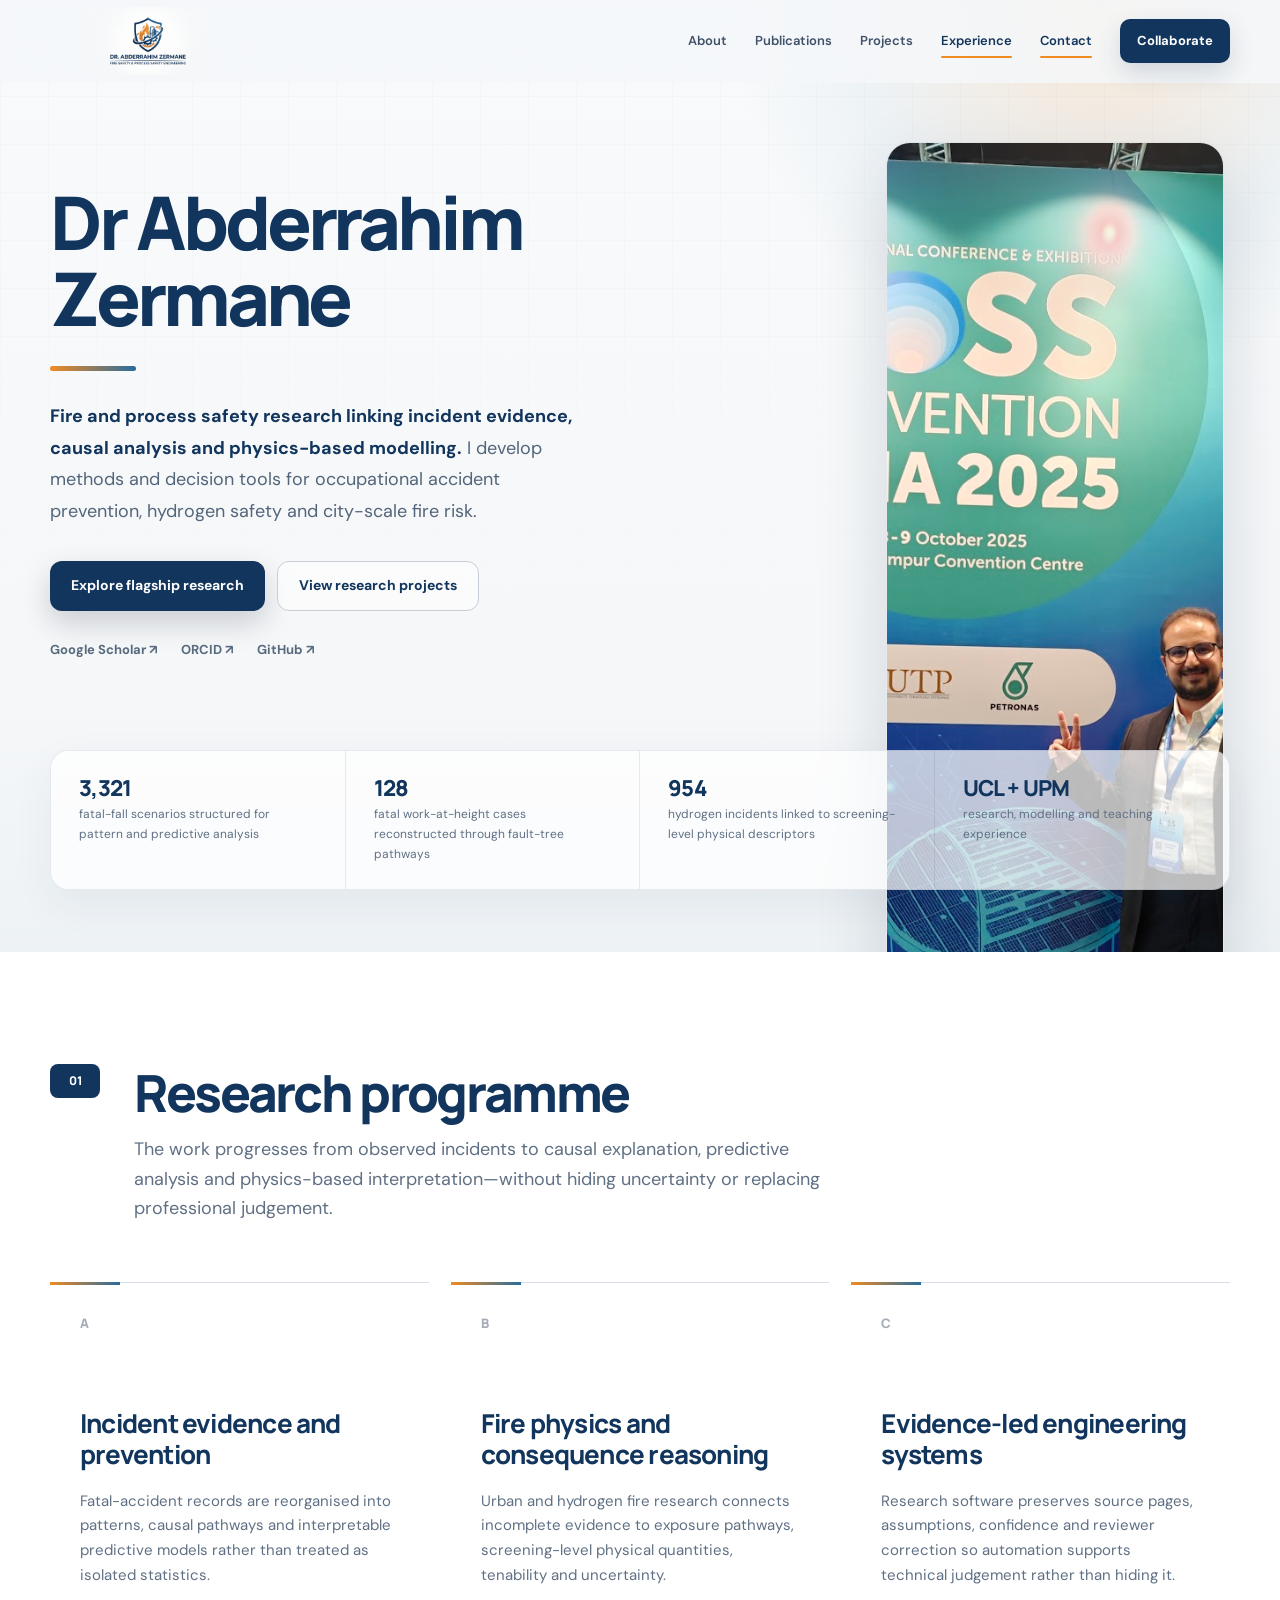
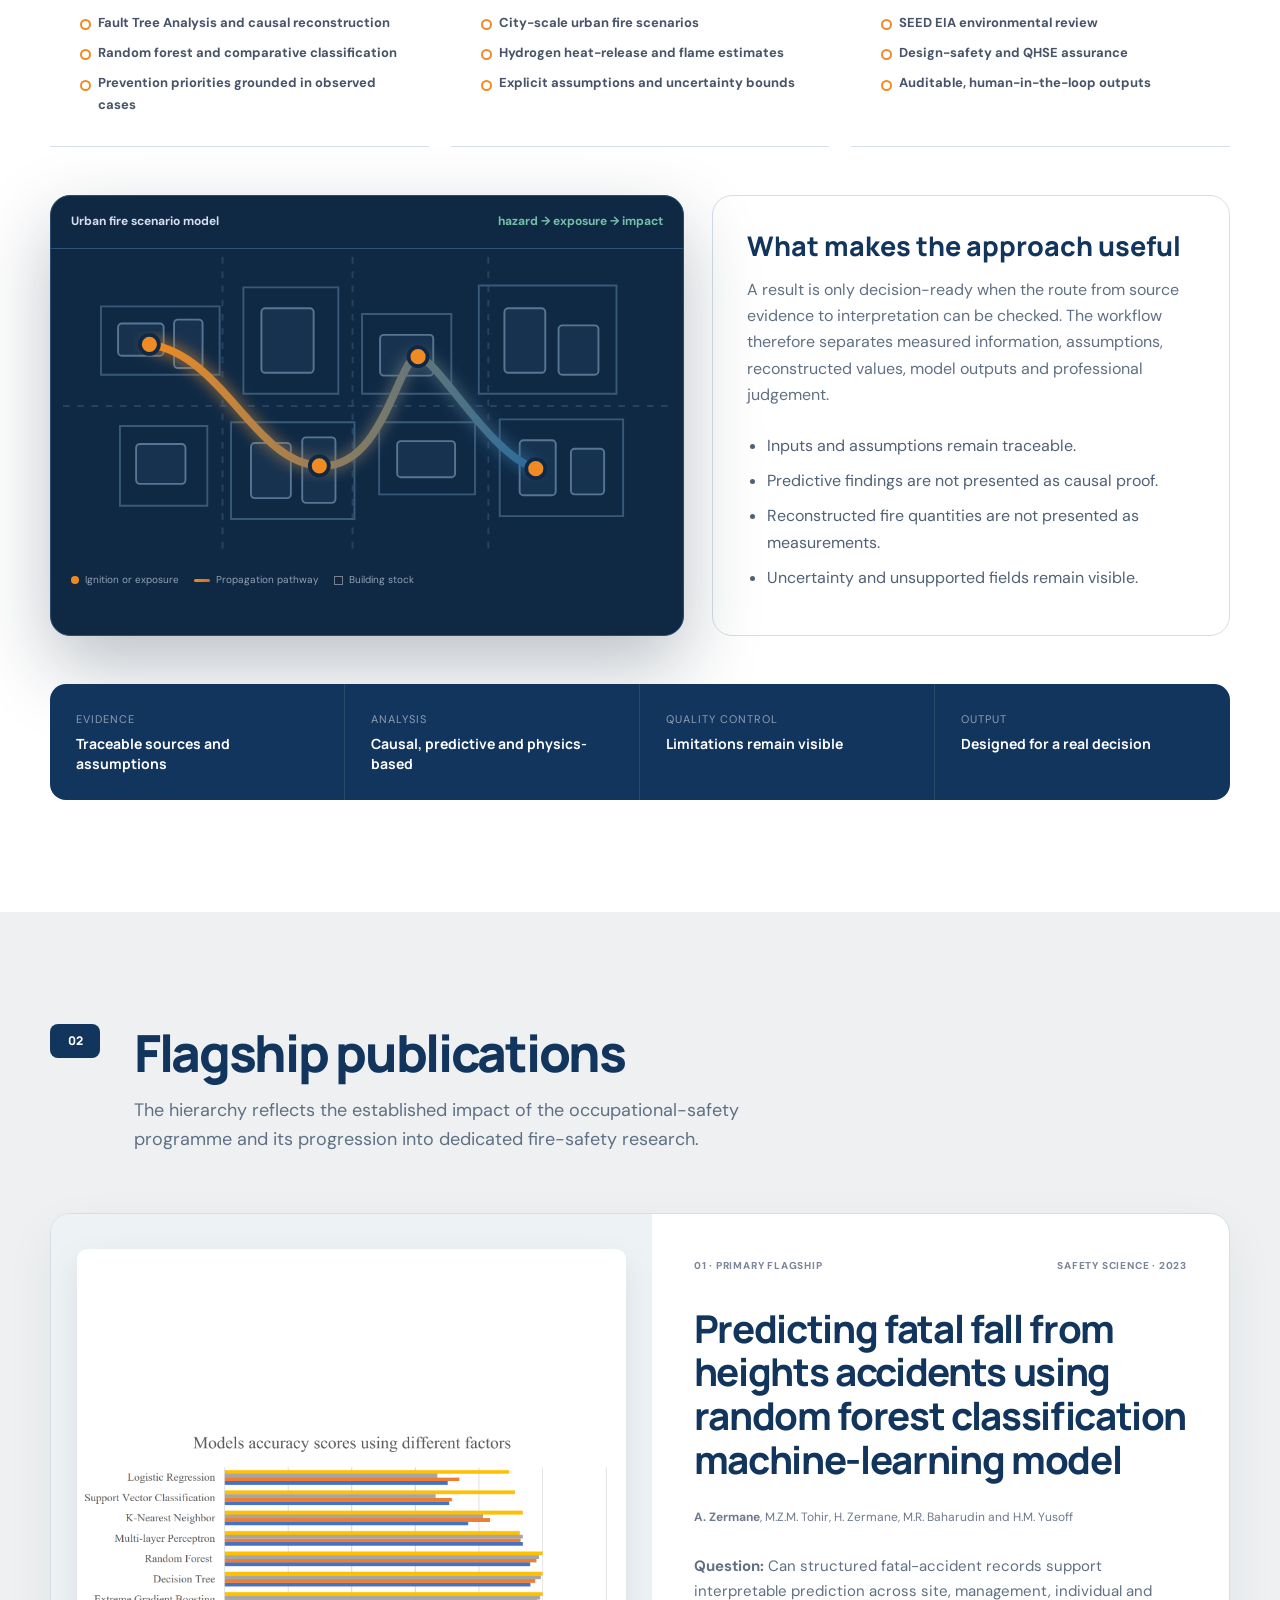
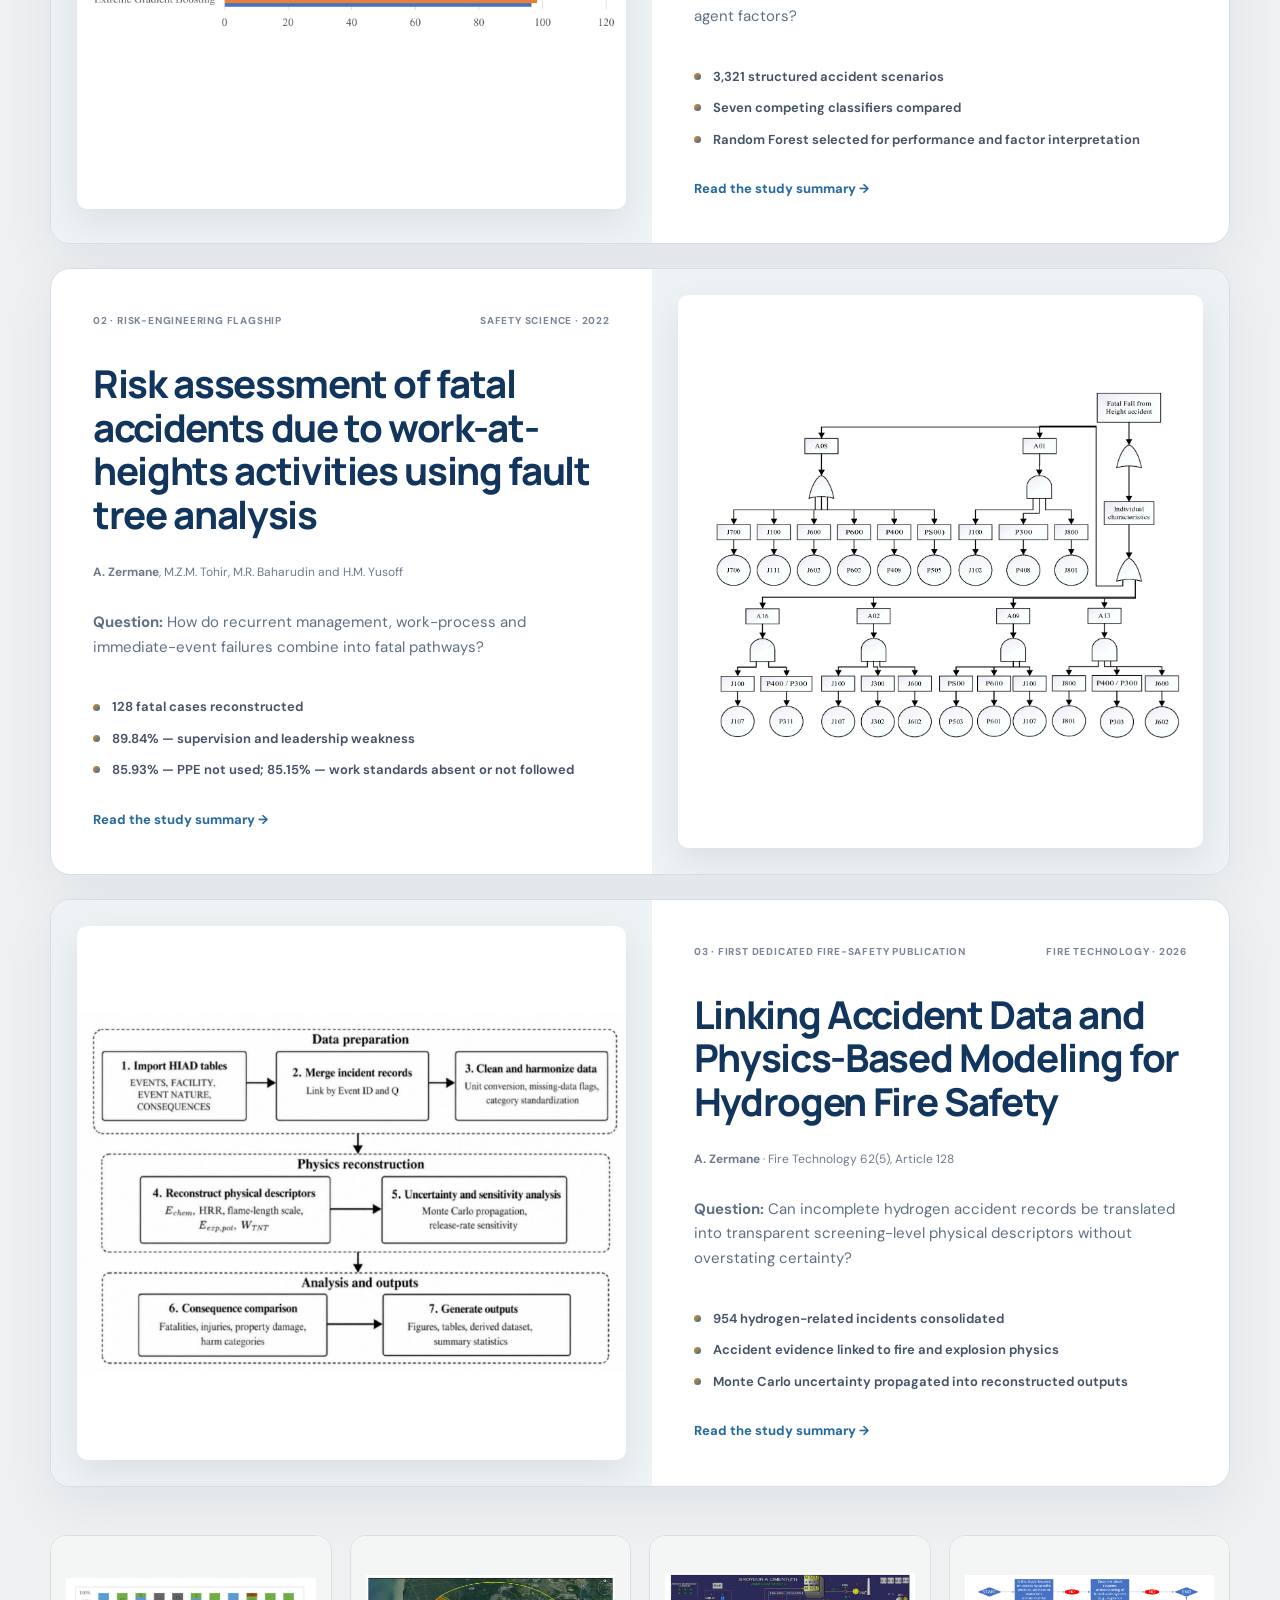
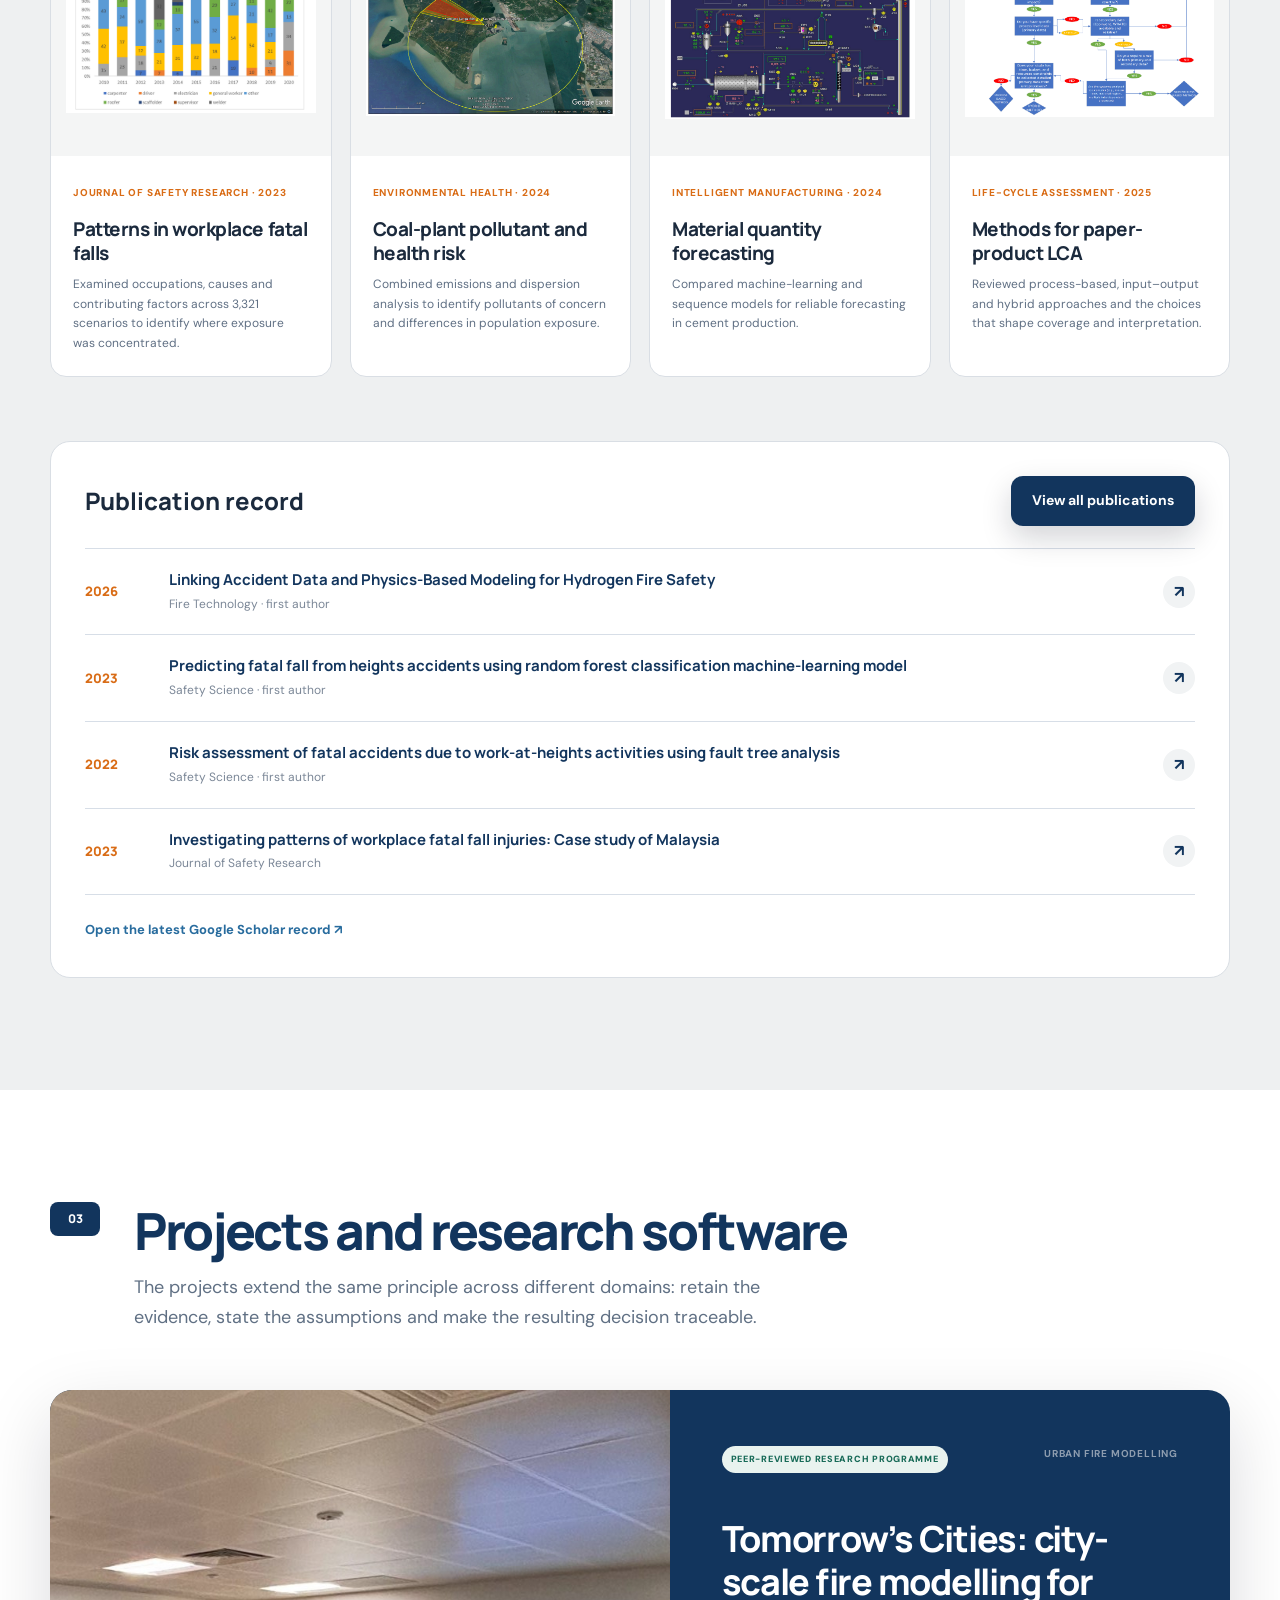
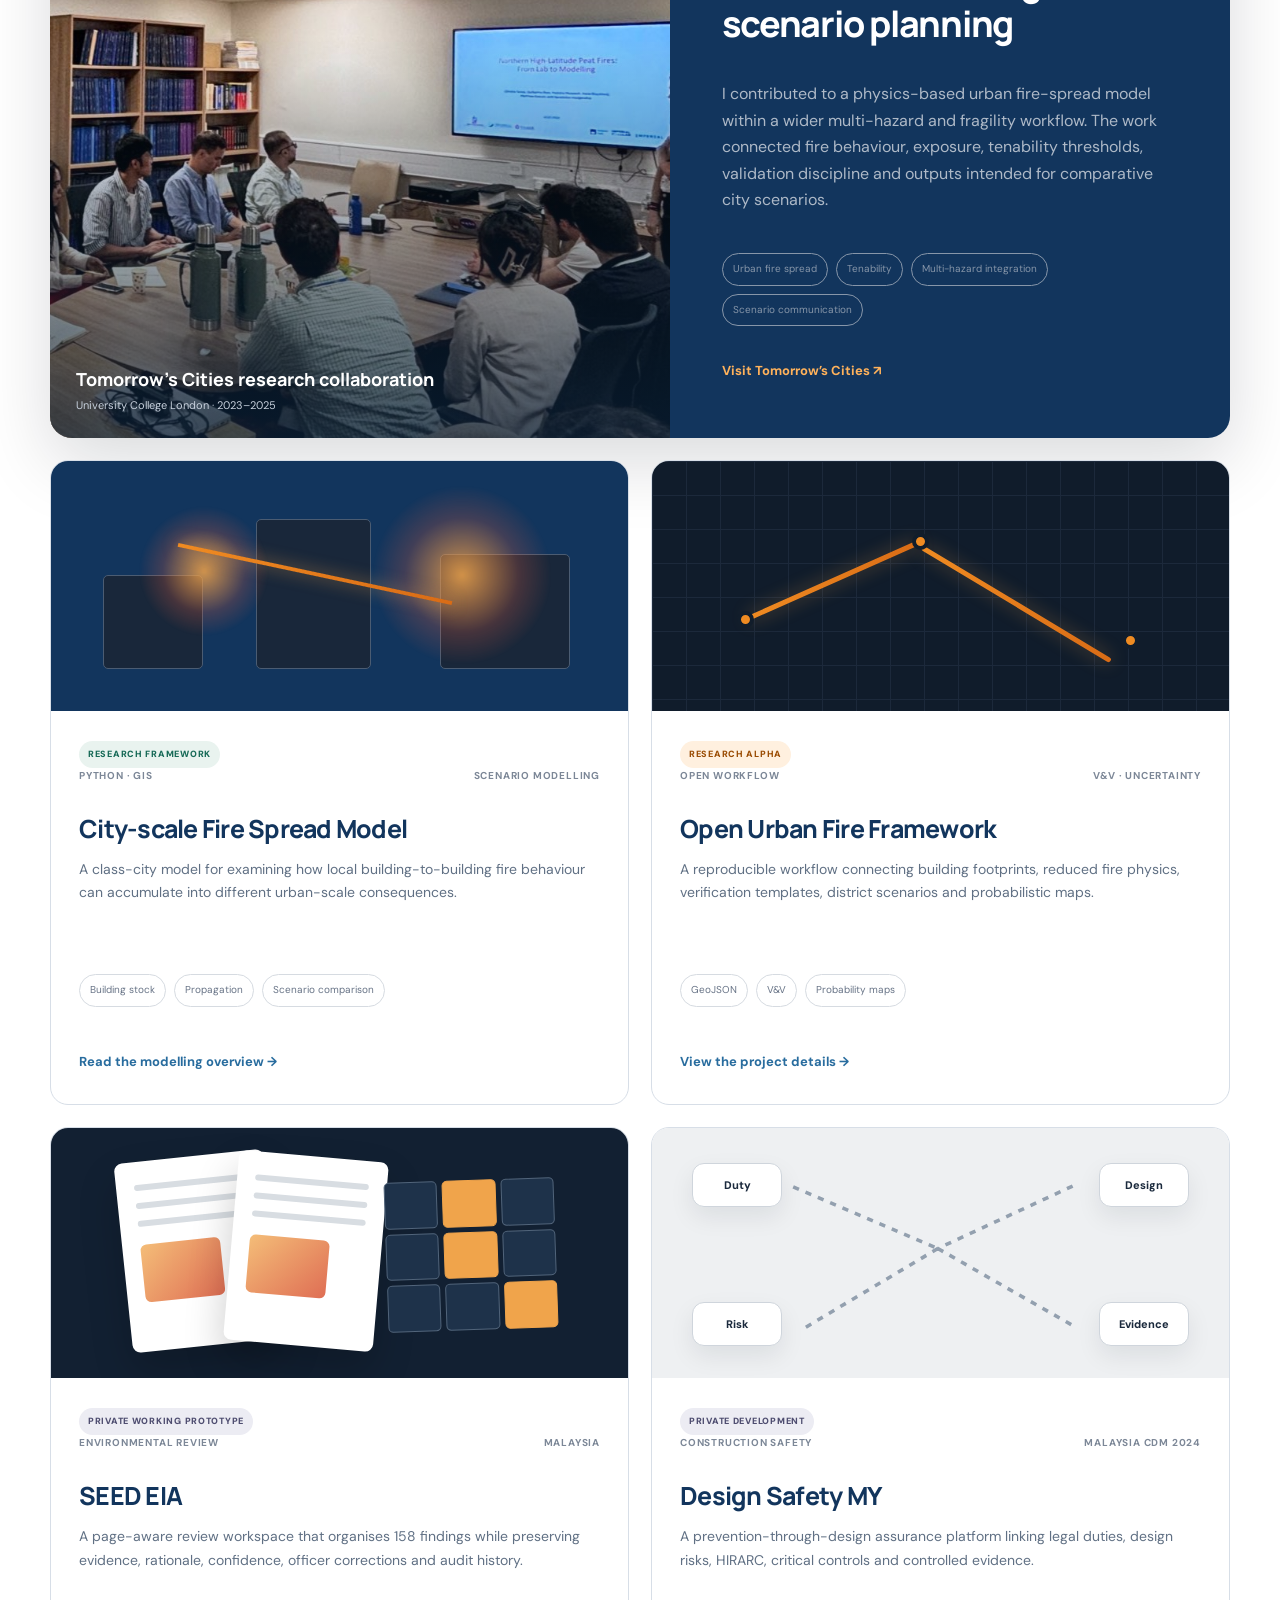
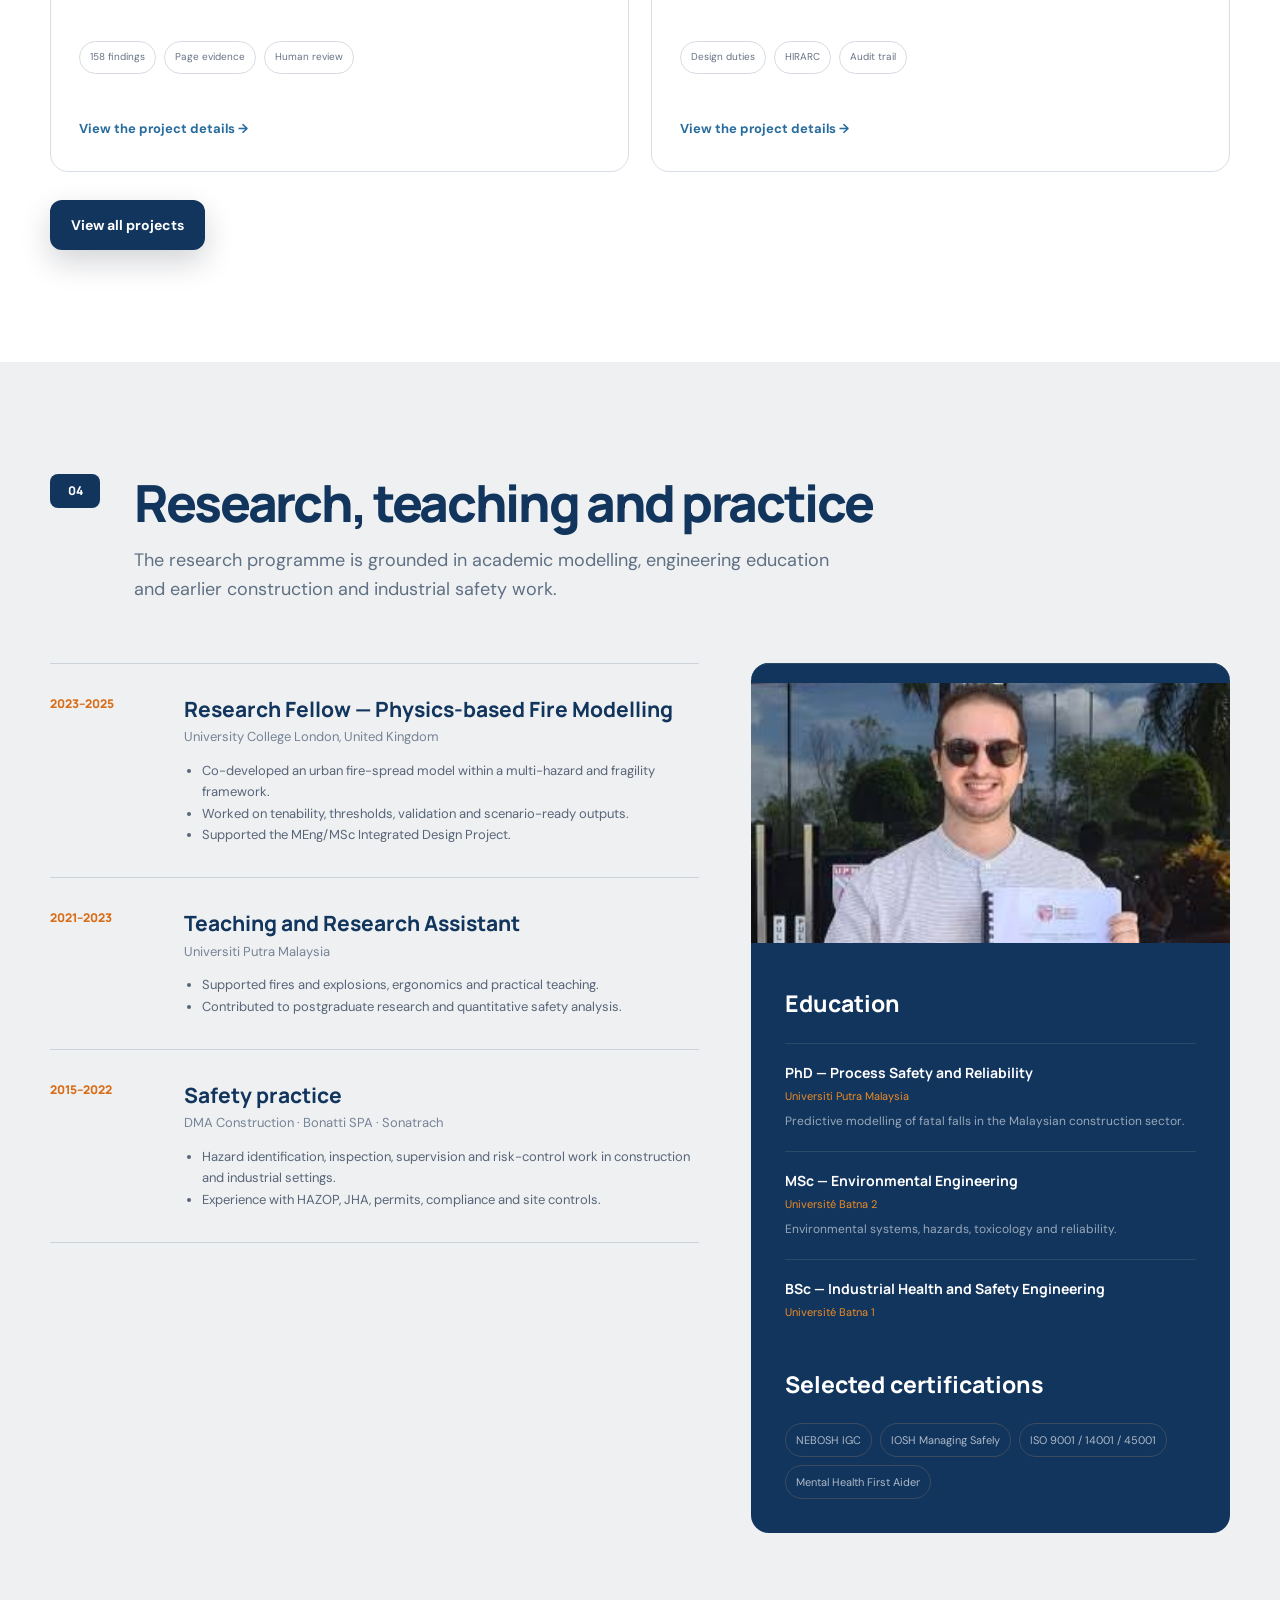
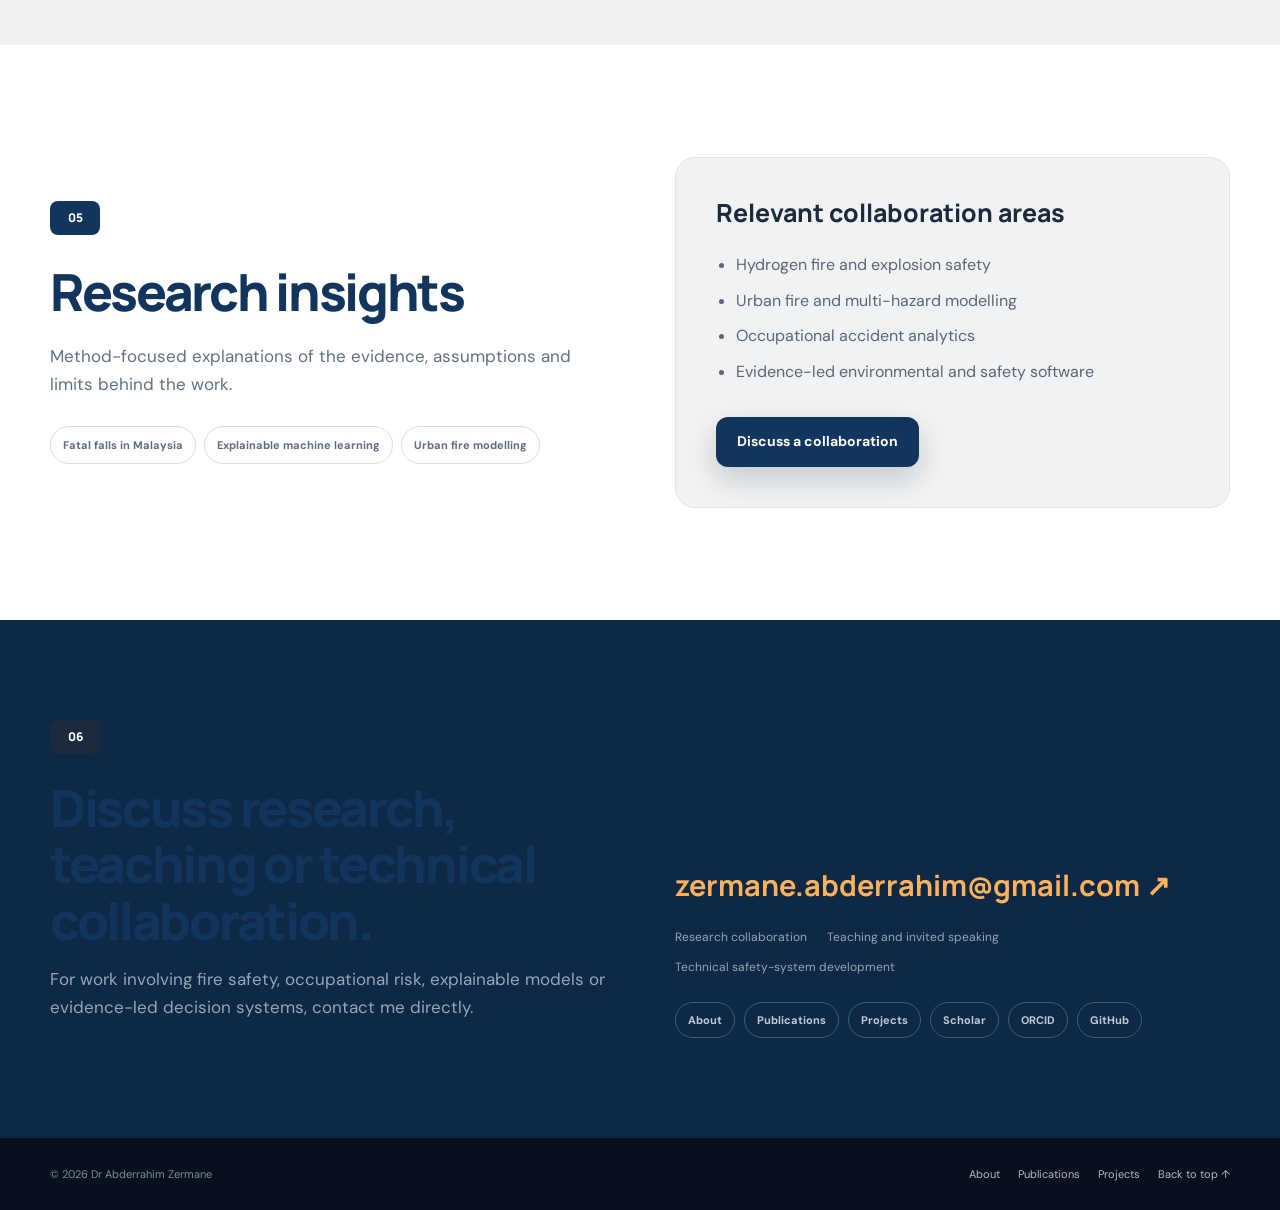
==== commit bc2d40d7: "Rebuild homepage around a unified research identity and stronger hierarchy" ====
--- a/index.html
+++ b/index.html
@@ -2,26 +2,28 @@
 <html lang="en">
 <head>
   <meta charset="utf-8" />
-  <meta name="viewport" content="width=device-width, initial-scale=1" />
-  <meta name="theme-color" content="#0b1320" />
+  <meta name="viewport" content="width=device-width,initial-scale=1" />
+  <meta name="theme-color" content="#12355d" />
   <meta name="robots" content="index,follow,max-image-preview:large,max-snippet:-1,max-video-preview:-1" />
-  <meta name="description" content="Official research portfolio of Dr Abderrahim Zermane, covering fatal-fall prevention, explainable machine learning, fault tree analysis, hydrogen fire safety, urban fire modelling and evidence-led safety systems." />
+  <meta name="description" content="Official research portfolio of Dr Abderrahim Zermane: fatal-fall prevention, explainable machine learning, fault tree analysis, hydrogen fire safety, urban fire modelling and evidence-led engineering systems." />
   <meta name="author" content="Dr Abderrahim Zermane" />
   <meta property="og:title" content="Dr Abderrahim Zermane | Fire Safety, Risk Analytics and Research Software" />
-  <meta property="og:description" content="Flagship research in fatal-fall prediction, fault-tree risk assessment and hydrogen fire safety, plus urban fire models and evidence-led safety systems." />
+  <meta property="og:description" content="Research linking accident evidence, causal analysis, predictive models and physics-based fire-safety interpretation." />
   <meta property="og:type" content="profile" />
   <meta property="og:url" content="https://azermane.com/" />
   <meta property="og:image" content="https://azermane.com/assets/hero-loss-prevention-2025.jpg" />
+  <meta property="og:image:alt" content="Dr Abderrahim Zermane at Loss Prevention Asia 2025" />
   <meta property="profile:first_name" content="Abderrahim" />
   <meta property="profile:last_name" content="Zermane" />
   <meta name="twitter:card" content="summary_large_image" />
   <link rel="canonical" href="https://azermane.com/" />
-  <link rel="icon" href="/assets/favicon.svg" type="image/svg+xml" />
+  <link rel="icon" type="image/png" href="/assets/logo.png?v=20260731" />
+  <link rel="apple-touch-icon" href="/assets/logo.png?v=20260731" />
   <title>Dr Abderrahim Zermane | Fire Safety, Risk Analytics and Research Software</title>
   <link rel="preconnect" href="https://fonts.googleapis.com" />
   <link rel="preconnect" href="https://fonts.gstatic.com" crossorigin />
   <link href="https://fonts.googleapis.com/css2?family=DM+Sans:wght@400;500;600;700&family=Manrope:wght@500;600;700;800&display=swap" rel="stylesheet" />
-  <link rel="stylesheet" href="styles.css" />
+  <link rel="stylesheet" href="/styles.css" />
   <script type="application/ld+json">
   {
     "@context":"https://schema.org",
@@ -31,8 +33,13 @@
         "@id":"https://azermane.com/#website",
         "url":"https://azermane.com/",
         "name":"Dr Abderrahim Zermane",
-        "alternateName":"AZermane",
         "publisher":{"@id":"https://azermane.com/#abderrahim-zermane"}
+      },
+      {
+        "@type":"ProfilePage",
+        "@id":"https://azermane.com/#profile",
+        "url":"https://azermane.com/",
+        "mainEntity":{"@id":"https://azermane.com/#abderrahim-zermane"}
       },
       {
         "@type":"Person",
@@ -57,7 +64,7 @@
         "headline":"Predicting fatal fall from heights accidents using random forest classification machine-learning model",
         "datePublished":"2023",
         "isPartOf":{"@type":"Periodical","name":"Safety Science"},
-        "url":"https://doi.org/10.1016/j.ssci.2022.106023",
+        "sameAs":"https://doi.org/10.1016/j.ssci.2022.106023",
         "author":{"@id":"https://azermane.com/#abderrahim-zermane"}
       },
       {
@@ -65,15 +72,16 @@
         "headline":"Risk assessment of fatal accidents due to work-at-heights activities using fault tree analysis: Case study in Malaysia",
         "datePublished":"2022",
         "isPartOf":{"@type":"Periodical","name":"Safety Science"},
-        "url":"https://doi.org/10.1016/j.ssci.2022.105724",
+        "sameAs":"https://doi.org/10.1016/j.ssci.2022.105724",
         "author":{"@id":"https://azermane.com/#abderrahim-zermane"}
       },
       {
         "@type":"ScholarlyArticle",
         "headline":"Linking Accident Data and Physics-Based Modeling for Hydrogen Fire Safety",
         "datePublished":"2026",
-        "isPartOf":{"@type":"Periodical","name":"Fire Technology"},
-        "url":"https://azermane.com/paper-hydrogen-fire-safety.html",
+        "isPartOf":{"@type":"Periodical","name":"Fire Technology","volume":"62","issueNumber":"5"},
+        "pagination":"Article 128",
+        "sameAs":"https://doi.org/10.1007/s10694-026-01961-9",
         "author":{"@id":"https://azermane.com/#abderrahim-zermane"}
       }
     ]
@@ -86,8 +94,7 @@
   <header class="site-header" id="top">
     <div class="shell header-inner">
       <a class="brand" href="/" aria-label="Dr Abderrahim Zermane homepage">
-        <span class="brand-mark" aria-hidden="true">AZ</span>
-        <span class="brand-text">Abderrahim Zermane</span>
+        <img class="brand-logo" src="/assets/logo_writing.png?v=20260731" alt="Dr Abderrahim Zermane — Fire Safety and Process Safety Engineering" width="196" height="68" />
       </a>
       <button class="menu-button" type="button" aria-expanded="false" aria-controls="primary-nav">
         <span></span><span></span><span></span><span class="sr-only">Open navigation</span>
@@ -99,7 +106,7 @@
         <a href="#experience">Experience</a>
         <a href="#contact">Contact</a>
       </nav>
-      <a class="header-cta" href="/about.html">About me</a>
+      <a class="header-cta" href="#contact">Collaborate</a>
     </div>
   </header>
 
@@ -109,102 +116,109 @@
       <div class="shell hero-layout">
         <div class="hero-copy reveal">
           <h1>Dr Abderrahim Zermane</h1>
-          <p class="hero-lead"><strong>Fire safety, occupational risk and explainable engineering models.</strong> My research turns accident records and incomplete safety evidence into causal pathways, predictive models and physical hazard estimates that can support prevention and decision-making.</p>
+          <p class="hero-lead"><strong>Fire and process safety research linking incident evidence, causal analysis and physics-based modelling.</strong> I develop methods and decision tools for occupational accident prevention, hydrogen safety and city-scale fire risk.</p>
           <div class="hero-actions">
             <a class="button button-primary" href="#flagship">Explore flagship research</a>
             <a class="button button-secondary" href="/projects.html">View research projects</a>
           </div>
           <div class="profile-links" aria-label="Research profiles">
-            <a href="https://scholar.google.com/citations?user=9ZkzMtcAAAAJ&hl=en" target="_blank" rel="noreferrer">Google Scholar <span aria-hidden="true">↗</span></a>
-            <a href="https://orcid.org/0000-0001-5040-7704" target="_blank" rel="noreferrer">ORCID <span aria-hidden="true">↗</span></a>
-            <a href="https://github.com/AbderrahimZ1" target="_blank" rel="noreferrer">GitHub <span aria-hidden="true">↗</span></a>
-          </div>
-        </div>
-
-        <div class="hero-visual reveal" data-delay="120">
+            <a href="https://scholar.google.com/citations?user=9ZkzMtcAAAAJ&hl=en" target="_blank" rel="me noreferrer">Google Scholar <span aria-hidden="true">↗</span></a>
+            <a href="https://orcid.org/0000-0001-5040-7704" target="_blank" rel="me noreferrer">ORCID <span aria-hidden="true">↗</span></a>
+            <a href="https://github.com/AbderrahimZ1" target="_blank" rel="me noreferrer">GitHub <span aria-hidden="true">↗</span></a>
+          </div>
+        </div>
+
+        <div class="hero-visual reveal" data-delay="100">
           <div class="portrait-wrap">
-            <img src="/assets/hero-loss-prevention-2025.jpg" alt="Dr Abderrahim Zermane at Loss Prevention Asia 2025" width="900" height="1125" />
+            <img src="/assets/hero-loss-prevention-2025.jpg" alt="Dr Abderrahim Zermane at Loss Prevention Asia 2025 in Kuala Lumpur" width="900" height="1125" fetchpriority="high" decoding="async" />
             <div class="portrait-caption">
               <strong>Loss Prevention Asia 2025</strong>
-              <span>Safety research and professional engagement</span>
+              <span>Research engagement across fire, process and occupational safety</span>
             </div>
           </div>
+        </div>
+      </div>
+      <div class="shell credibility-strip reveal" data-delay="160">
+        <div><strong data-count="3321">3,321</strong><span>fatal-fall scenarios structured for pattern and predictive analysis</span></div>
+        <div><strong data-count="128">128</strong><span>fatal work-at-height cases reconstructed through fault-tree pathways</span></div>
+        <div><strong data-count="954">954</strong><span>hydrogen incidents linked to screening-level physical descriptors</span></div>
+        <div><strong>UCL + UPM</strong><span>research, modelling and teaching experience</span></div>
+      </div>
+    </section>
+
+    <section class="section research-section" id="research">
+      <div class="shell">
+        <div class="section-heading reveal"><span class="section-number">01</span><div><h2>Research programme</h2><p>The work progresses from observed incidents to causal explanation, predictive analysis and physics-based interpretation—without hiding uncertainty or replacing professional judgement.</p></div></div>
+        <div class="research-pillars">
+          <article class="pillar reveal"><div class="pillar-index">A</div><h3>Incident evidence and prevention</h3><p>Fatal-accident records are reorganised into patterns, causal pathways and interpretable predictive models rather than treated as isolated statistics.</p><ul><li>Fault Tree Analysis and causal reconstruction</li><li>Random forest and comparative classification</li><li>Prevention priorities grounded in observed cases</li></ul></article>
+          <article class="pillar reveal" data-delay="70"><div class="pillar-index">B</div><h3>Fire physics and consequence reasoning</h3><p>Urban and hydrogen fire research connects incomplete evidence to exposure pathways, screening-level physical quantities, tenability and uncertainty.</p><ul><li>City-scale urban fire scenarios</li><li>Hydrogen heat-release and flame estimates</li><li>Explicit assumptions and uncertainty bounds</li></ul></article>
+          <article class="pillar reveal" data-delay="140"><div class="pillar-index">C</div><h3>Evidence-led engineering systems</h3><p>Research software preserves source pages, assumptions, confidence and reviewer correction so automation supports technical judgement rather than hiding it.</p><ul><li>SEED EIA environmental review</li><li>Design-safety and QHSE assurance</li><li>Auditable, human-in-the-loop outputs</li></ul></article>
+        </div>
+        <div class="research-approach reveal">
           <div class="model-panel" aria-label="Conceptual city-scale urban fire-spread workflow">
             <div class="model-header"><span>Urban fire scenario model</span><span class="model-status">hazard → exposure → impact</span></div>
-            <svg viewBox="0 0 640 310" role="img" aria-label="City grid showing a fire exposure pathway between buildings">
+            <svg viewBox="0 0 640 310" role="img" aria-label="Conceptual city grid showing an exposure pathway between buildings">
               <defs>
-                <linearGradient id="heat" x1="0" y1="0" x2="1" y2="0"><stop offset="0" stop-color="#f0a44b"/><stop offset="1" stop-color="#df5f45"/></linearGradient>
+                <linearGradient id="heat" x1="0" y1="0" x2="1" y2="0"><stop offset="0" stop-color="#ef8b22"/><stop offset="1" stop-color="#286c9e"/></linearGradient>
                 <filter id="glow"><feGaussianBlur stdDeviation="8" result="b"/><feMerge><feMergeNode in="b"/><feMergeNode in="SourceGraphic"/></feMerge></filter>
               </defs>
-              <g fill="none" stroke="#304056" stroke-width="2">
+              <g fill="none" stroke="#385a78" stroke-width="2">
                 <path d="M40 52h125v72H40zM190 32h100v112H190zM315 60h94v84h-94zM438 30h145v114H438z"/>
                 <path d="M60 178h92v84H60zM177 174h130v102H177zM333 174h101v76H333zM460 171h130v102H460z"/>
                 <path d="M0 157h640M168 0v310M305 0v310M448 0v310" stroke-dasharray="7 8" opacity=".55"/>
               </g>
-              <g fill="#162233" stroke="#485b72" stroke-width="2">
+              <g fill="#17324f" stroke="#567693" stroke-width="2">
                 <rect x="58" y="70" width="48" height="34" rx="4"/><rect x="117" y="66" width="30" height="51" rx="4"/><rect x="209" y="54" width="55" height="68" rx="4"/><rect x="334" y="82" width="56" height="43" rx="4"/><rect x="465" y="54" width="43" height="68" rx="4"/><rect x="522" y="72" width="42" height="52" rx="4"/><rect x="77" y="197" width="52" height="42" rx="4"/><rect x="198" y="196" width="42" height="58" rx="4"/><rect x="252" y="190" width="35" height="69" rx="4"/><rect x="352" y="194" width="61" height="38" rx="4"/><rect x="481" y="193" width="38" height="58" rx="4"/><rect x="535" y="202" width="35" height="48" rx="4"/>
               </g>
               <path d="M91 92C170 104 201 216 270 220S353 103 374 105s74 102 124 118" fill="none" stroke="url(#heat)" stroke-width="8" stroke-linecap="round" filter="url(#glow)"/>
-              <g fill="#f0a44b" stroke="#0b1320" stroke-width="4"><circle cx="91" cy="92" r="10"/><circle cx="270" cy="220" r="10"/><circle cx="374" cy="105" r="10"/><circle cx="498" cy="223" r="10"/></g>
+              <g fill="#ef8b22" stroke="#0f2945" stroke-width="4"><circle cx="91" cy="92" r="10"/><circle cx="270" cy="220" r="10"/><circle cx="374" cy="105" r="10"/><circle cx="498" cy="223" r="10"/></g>
             </svg>
             <div class="model-legend"><span><i class="dot amber"></i>Ignition or exposure</span><span><i class="line"></i>Propagation pathway</span><span><i class="square"></i>Building stock</span></div>
           </div>
-        </div>
-      </div>
-      <div class="shell credibility-strip reveal" data-delay="180">
-        <div><strong>3,321</strong><span>fatal-fall accident scenarios structured for analysis</span></div>
-        <div><strong>128</strong><span>fatal work-at-height cases reconstructed through fault trees</span></div>
-        <div><strong>954</strong><span>hydrogen incidents linked to physical hazard descriptors</span></div>
-        <div><strong>UCL + UPM</strong><span>fire modelling, research and teaching experience</span></div>
-      </div>
-    </section>
-
-    <section class="section research-section" id="research">
-      <div class="shell">
-        <div class="section-heading reveal"><span class="section-number">01</span><div><h2>Research focus</h2><p>Three connected areas define the work: learning from incidents, modelling fire hazards, and building systems that keep evidence and judgement visible.</p></div></div>
-        <div class="research-pillars">
-          <article class="pillar reveal"><div class="pillar-index">A</div><h3>Incident evidence and prevention</h3><p>Fatal-accident records are reorganised into patterns, causal pathways and interpretable predictive models rather than treated as isolated statistics.</p><ul><li>Fault Tree Analysis and causal reconstruction</li><li>Random forest and comparative classification</li><li>Prevention priorities grounded in observed cases</li></ul></article>
-          <article class="pillar reveal" data-delay="80"><div class="pillar-index">B</div><h3>Fire physics and consequence reasoning</h3><p>Urban and hydrogen fire research connects sparse evidence to screening-level physical quantities, exposure pathways, tenability and uncertainty.</p><ul><li>Urban fire-spread scenarios</li><li>Hydrogen heat-release and flame estimates</li><li>Explicit assumptions and uncertainty bounds</li></ul></article>
-          <article class="pillar reveal" data-delay="160"><div class="pillar-index">C</div><h3>Evidence-led decision systems</h3><p>Research software preserves source pages, assumptions, confidence and reviewer correction so automation supports professional judgement rather than hiding it.</p><ul><li>SEED EIA environmental review</li><li>Design-safety and QHSE assurance</li><li>Auditable, human-in-the-loop outputs</li></ul></article>
-        </div>
-        <div class="strength-band reveal"><div><span>Method</span><strong>Traceable inputs and assumptions</strong></div><div><span>Analysis</span><strong>Causal, predictive and physics-based</strong></div><div><span>Quality control</span><strong>Limitations and uncertainty remain visible</strong></div><div><span>Output</span><strong>Results designed for a real decision</strong></div></div>
+          <div class="research-approach-copy">
+            <h3>What makes the approach useful</h3>
+            <p>A result is only decision-ready when the route from source evidence to interpretation can be checked. The workflow therefore separates measured information, assumptions, reconstructed values, model outputs and professional judgement.</p>
+            <ul><li>Inputs and assumptions remain traceable.</li><li>Predictive findings are not presented as causal proof.</li><li>Reconstructed fire quantities are not presented as measurements.</li><li>Uncertainty and unsupported fields remain visible.</li></ul>
+          </div>
+        </div>
+        <div class="strength-band reveal"><div><span>Evidence</span><strong>Traceable sources and assumptions</strong></div><div><span>Analysis</span><strong>Causal, predictive and physics-based</strong></div><div><span>Quality control</span><strong>Limitations remain visible</strong></div><div><span>Output</span><strong>Designed for a real decision</strong></div></div>
       </div>
     </section>
 
     <section class="section publications-section" id="flagship">
       <div class="shell">
-        <div class="section-heading reveal"><span class="section-number">02</span><div><h2>Flagship publications</h2><p>The order reflects the established impact of the occupational-safety programme and its progression into dedicated fire-safety research.</p></div></div>
+        <div class="section-heading reveal"><span class="section-number">02</span><div><h2>Flagship publications</h2><p>The hierarchy reflects the established impact of the occupational-safety programme and its progression into dedicated fire-safety research.</p></div></div>
         <div class="flagship-grid">
           <article class="flagship-card reveal">
-            <div class="flagship-media"><img src="/assets/paper-random-forest.png" alt="Model comparison figure from the random forest fatal-fall study" loading="lazy" /></div>
-            <div class="flagship-copy"><div class="flagship-rank"><span>01 · Primary flagship</span><span>Safety Science · 2023</span></div><h3>Predicting fatal fall from heights accidents using random forest classification machine-learning model</h3><p class="flagship-authors"><strong>A. Zermane</strong>, M.Z.M. Tohir, H. Zermane, M.R. Baharudin and H.M. Yusoff</p><p>Seven classification methods were tested using 3,321 accident scenarios. Random Forest was selected because it combined strong predictive performance with a practical view of how site, management, individual and agent factors influence fatal-fall outcomes.</p><div class="finding-points"><span>3,321 structured accident scenarios</span><span>Seven competing machine-learning models</span><span>First-author contribution in Safety Science</span></div><a href="/paper-random-forest.html">Read the study summary →</a></div>
+            <div class="flagship-media"><img src="/assets/paper-random-forest.png" alt="Comparison of seven classification models from the fatal-fall study, with Random Forest selected for the main analysis" loading="lazy" decoding="async" /></div>
+            <div class="flagship-copy"><div class="flagship-rank"><span>01 · Primary flagship</span><span>Safety Science · 2023</span></div><h3>Predicting fatal fall from heights accidents using random forest classification machine-learning model</h3><p class="flagship-authors"><strong>A. Zermane</strong>, M.Z.M. Tohir, H. Zermane, M.R. Baharudin and H.M. Yusoff</p><p><strong>Question:</strong> Can structured fatal-accident records support interpretable prediction across site, management, individual and agent factors?</p><div class="finding-points"><span>3,321 structured accident scenarios</span><span>Seven competing classifiers compared</span><span>Random Forest selected for performance and factor interpretation</span></div><a href="/paper-random-forest.html">Read the study summary →</a></div>
           </article>
           <article class="flagship-card reveal" data-delay="70">
-            <div class="flagship-media"><img src="/assets/paper-fault-tree.png" alt="Fault tree diagram from the fatal work-at-height risk study" loading="lazy" /></div>
-            <div class="flagship-copy"><div class="flagship-rank"><span>02 · Risk-engineering flagship</span><span>Safety Science · 2022</span></div><h3>Risk assessment of fatal accidents due to work-at-heights activities using fault tree analysis</h3><p class="flagship-authors"><strong>A. Zermane</strong>, M.Z.M. Tohir, M.R. Baharudin and H.M. Yusoff</p><p>The paper reconstructed pathways from 128 fatal cases. It showed that inadequate supervision and leadership, failure to use personal protective equipment, and absent or poorly followed work standards were recurrent system-level prevention priorities.</p><div class="finding-points"><span>89.84% — supervision and leadership</span><span>85.93% — PPE not used</span><span>85.15% — work standards absent or not followed</span></div><a href="/paper-fault-tree.html">Read the study summary →</a></div>
+            <div class="flagship-media"><img src="/assets/paper-fault-tree.png" alt="Fault-tree pathway linking contributing factors, immediate causes and root causes in fatal work-at-height accidents" loading="lazy" decoding="async" /></div>
+            <div class="flagship-copy"><div class="flagship-rank"><span>02 · Risk-engineering flagship</span><span>Safety Science · 2022</span></div><h3>Risk assessment of fatal accidents due to work-at-heights activities using fault tree analysis</h3><p class="flagship-authors"><strong>A. Zermane</strong>, M.Z.M. Tohir, M.R. Baharudin and H.M. Yusoff</p><p><strong>Question:</strong> How do recurrent management, work-process and immediate-event failures combine into fatal pathways?</p><div class="finding-points"><span>128 fatal cases reconstructed</span><span>89.84% — supervision and leadership weakness</span><span>85.93% — PPE not used; 85.15% — work standards absent or not followed</span></div><a href="/paper-fault-tree.html">Read the study summary →</a></div>
           </article>
           <article class="flagship-card reveal" data-delay="140">
-            <div class="flagship-media"><img src="/assets/paper-hydrogen.png" alt="Workflow linking hydrogen accident data to physics-based hazard estimates" loading="lazy" /></div>
-            <div class="flagship-copy"><div class="flagship-rank"><span>03 · First fire-safety publication</span><span>Fire Technology · 2026</span></div><h3>Linking Accident Data and Physics-Based Modeling for Hydrogen Fire Safety</h3><p class="flagship-authors"><strong>A. Zermane</strong> · Fire Technology 62(5), Article 128</p><p>This first-author milestone converts sparse hydrogen accident records into screening-level physical descriptors. The framework estimates quantities such as fuel mass, heat-release rate, flame length and explosion-energy potential while propagating uncertainty instead of presenting reconstructed values as exact measurements.</p><div class="finding-points"><span>954 hydrogen-related incidents consolidated</span><span>Accident evidence linked to fire and explosion physics</span><span>Monte Carlo uncertainty carried into the outputs</span></div><a href="/paper-hydrogen-fire-safety.html">Read the study summary →</a></div>
+            <div class="flagship-media"><img src="/assets/paper-hydrogen.png" alt="Workflow connecting hydrogen incident records to reconstructed fuel mass, heat-release rate, flame length and explosion-energy indicators" loading="lazy" decoding="async" /></div>
+            <div class="flagship-copy"><div class="flagship-rank"><span>03 · First dedicated fire-safety publication</span><span>Fire Technology · 2026</span></div><h3>Linking Accident Data and Physics-Based Modeling for Hydrogen Fire Safety</h3><p class="flagship-authors"><strong>A. Zermane</strong> · Fire Technology 62(5), Article 128</p><p><strong>Question:</strong> Can incomplete hydrogen accident records be translated into transparent screening-level physical descriptors without overstating certainty?</p><div class="finding-points"><span>954 hydrogen-related incidents consolidated</span><span>Accident evidence linked to fire and explosion physics</span><span>Monte Carlo uncertainty propagated into reconstructed outputs</span></div><a href="/paper-hydrogen-fire-safety.html">Read the study summary →</a></div>
           </article>
         </div>
 
         <div class="supporting-research">
-          <article class="supporting-study reveal"><img src="/assets/paper-patterns.png" alt="Figure from the workplace fatal-fall patterns study" loading="lazy" /><div><span>Journal of Safety Research · 2023</span><h3>Patterns in workplace fatal falls</h3><p>Examined occupations, causes and contributing factors across 3,321 scenarios to identify where exposure was concentrated.</p></div></article>
-          <article class="supporting-study reveal" data-delay="50"><img src="/assets/paper-coal.png" alt="Pollutant and health-risk figure from the coal-fired power plant study" loading="lazy" /><div><span>Environmental health · 2024</span><h3>Coal-plant pollutant and health risk</h3><p>Combined emissions and dispersion analysis to identify pollutants of greatest concern and differences in exposure effects.</p></div></article>
-          <article class="supporting-study reveal" data-delay="100"><img src="/assets/paper-forecast.png" alt="Model results from the material quantity forecasting study" loading="lazy" /><div><span>Intelligent manufacturing · 2024</span><h3>Material quantity forecasting</h3><p>Compared machine-learning and sequence models for reliable forecasting in cement production.</p></div></article>
-          <article class="supporting-study reveal" data-delay="150"><img src="/assets/paper-lca.png" alt="Systematic-review figure from the paper-products life-cycle assessment study" loading="lazy" /><div><span>Life-cycle assessment · 2025</span><h3>Methods for paper-product LCA</h3><p>Reviewed process-based, input–output and hybrid approaches and the methodological choices that shape results.</p></div></article>
+          <article class="supporting-study reveal"><img src="/assets/paper-patterns.png" alt="Results figure from the workplace fatal-fall patterns study" loading="lazy" decoding="async" /><div><span>Journal of Safety Research · 2023</span><h3>Patterns in workplace fatal falls</h3><p>Examined occupations, causes and contributing factors across 3,321 scenarios to identify where exposure was concentrated.</p></div></article>
+          <article class="supporting-study reveal" data-delay="45"><img src="/assets/paper-coal.png" alt="Pollutant and health-risk results from the coal-fired power-plant study" loading="lazy" decoding="async" /><div><span>Environmental health · 2024</span><h3>Coal-plant pollutant and health risk</h3><p>Combined emissions and dispersion analysis to identify pollutants of concern and differences in population exposure.</p></div></article>
+          <article class="supporting-study reveal" data-delay="90"><img src="/assets/paper-forecast.png" alt="Model comparison results from the material quantity forecasting study" loading="lazy" decoding="async" /><div><span>Intelligent manufacturing · 2024</span><h3>Material quantity forecasting</h3><p>Compared machine-learning and sequence models for reliable forecasting in cement production.</p></div></article>
+          <article class="supporting-study reveal" data-delay="135"><img src="/assets/paper-lca.png" alt="Systematic-review method figure from the paper-products life-cycle assessment study" loading="lazy" decoding="async" /><div><span>Life-cycle assessment · 2025</span><h3>Methods for paper-product LCA</h3><p>Reviewed process-based, input–output and hybrid approaches and the choices that shape coverage and interpretation.</p></div></article>
         </div>
 
         <div class="publication-library reveal">
           <div class="library-head"><h3>Publication record</h3><a class="button button-primary" href="/publications.html">View all publications</a></div>
           <div class="publication-list">
-            <article><span class="pub-year">2026</span><div><h4>Linking Accident Data and Physics-Based Modeling for Hydrogen Fire Safety</h4><p>Fire Technology · first author</p></div><a href="/paper-hydrogen-fire-safety.html" aria-label="Open hydrogen paper summary">↗</a></article>
-            <article><span class="pub-year">2023</span><div><h4>Predicting fatal fall from heights accidents using random forest classification machine-learning model</h4><p>Safety Science · first author</p></div><a href="/paper-random-forest.html" aria-label="Open random forest paper summary">↗</a></article>
-            <article><span class="pub-year">2022</span><div><h4>Risk assessment of fatal accidents due to work-at-heights activities using fault tree analysis</h4><p>Safety Science · first author</p></div><a href="/paper-fault-tree.html" aria-label="Open fault tree paper summary">↗</a></article>
-            <article><span class="pub-year">2023</span><div><h4>Investigating patterns of workplace fatal fall injuries: Case study of Malaysia</h4><p>Journal of Safety Research</p></div><a href="https://doi.org/10.1016/j.jsr.2023.05.003" target="_blank" rel="noreferrer" aria-label="Open publication">↗</a></article>
-          </div>
-          <a class="text-link" href="https://scholar.google.com/citations?user=9ZkzMtcAAAAJ&hl=en" target="_blank" rel="noreferrer">Open the latest Google Scholar record ↗</a>
+            <article data-topic="fire"><span class="pub-year">2026</span><div><h4>Linking Accident Data and Physics-Based Modeling for Hydrogen Fire Safety</h4><p>Fire Technology · first author</p></div><a href="/paper-hydrogen-fire-safety.html" aria-label="Open hydrogen fire-safety paper summary">↗</a></article>
+            <article data-topic="ml occupational"><span class="pub-year">2023</span><div><h4>Predicting fatal fall from heights accidents using random forest classification machine-learning model</h4><p>Safety Science · first author</p></div><a href="/paper-random-forest.html" aria-label="Open random forest paper summary">↗</a></article>
+            <article data-topic="occupational"><span class="pub-year">2022</span><div><h4>Risk assessment of fatal accidents due to work-at-heights activities using fault tree analysis</h4><p>Safety Science · first author</p></div><a href="/paper-fault-tree.html" aria-label="Open fault-tree paper summary">↗</a></article>
+            <article data-topic="occupational"><span class="pub-year">2023</span><div><h4>Investigating patterns of workplace fatal fall injuries: Case study of Malaysia</h4><p>Journal of Safety Research</p></div><a href="https://doi.org/10.1016/j.jsr.2023.05.003" target="_blank" rel="noreferrer" aria-label="Open workplace fatal-fall patterns publication">↗</a></article>
+          </div>
+          <a class="text-link" href="https://scholar.google.com/citations?user=9ZkzMtcAAAAJ&hl=en" target="_blank" rel="me noreferrer">Open the latest Google Scholar record ↗</a>
         </div>
       </div>
     </section>
@@ -213,14 +227,14 @@
       <div class="shell">
         <div class="section-heading reveal"><span class="section-number">03</span><div><h2>Projects and research software</h2><p>The projects extend the same principle across different domains: retain the evidence, state the assumptions and make the resulting decision traceable.</p></div></div>
         <div class="project-feature reveal">
-          <div class="project-photo"><img src="/assets/ucl-research-meeting.jpg" alt="Research discussion at University College London" loading="lazy" /><div class="project-photo-label"><strong>Tomorrow’s Cities research collaboration</strong><span>University College London · 2023–2025</span></div></div>
-          <div class="project-copy"><div class="project-kicker"><span>Urban fire modelling</span><span>Multi-hazard framework</span></div><h3>Tomorrow’s Cities: city-scale fire modelling for scenario planning</h3><p>I contributed to a physics-based urban fire-spread model within a wider multi-hazard and fragility workflow. The work connected fire behaviour, exposure, tenability thresholds, validation discipline and outputs intended for comparative city scenarios.</p><div class="project-points"><span>Urban fire spread</span><span>Tenability</span><span>Multi-hazard integration</span><span>Scenario communication</span></div><a href="https://tomorrowscities.org/" target="_blank" rel="noreferrer">Visit Tomorrow’s Cities ↗</a></div>
+          <div class="project-photo"><img src="/assets/ucl-research-meeting.jpg" alt="Research discussion and modelling collaboration at University College London" loading="lazy" decoding="async" /><div class="project-photo-label"><strong>Tomorrow’s Cities research collaboration</strong><span>University College London · 2023–2025</span></div></div>
+          <div class="project-copy"><div class="project-kicker"><span class="status-badge research">Peer-reviewed research programme</span><span>Urban fire modelling</span></div><h3>Tomorrow’s Cities: city-scale fire modelling for scenario planning</h3><p>I contributed to a physics-based urban fire-spread model within a wider multi-hazard and fragility workflow. The work connected fire behaviour, exposure, tenability thresholds, validation discipline and outputs intended for comparative city scenarios.</p><div class="project-points"><span>Urban fire spread</span><span>Tenability</span><span>Multi-hazard integration</span><span>Scenario communication</span></div><a href="https://tomorrowscities.org/" target="_blank" rel="noreferrer">Visit Tomorrow’s Cities ↗</a></div>
         </div>
         <div class="project-grid">
-          <article class="project-card reveal"><div class="project-card-visual fire-visual" aria-hidden="true"><span class="block b1"></span><span class="block b2"></span><span class="block b3"></span><span class="heat h1"></span><span class="heat h2"></span><span class="route"></span></div><div class="project-card-body"><div class="project-kicker"><span>Research framework</span><span>Python · GIS</span></div><h3>City-scale Fire Spread Model</h3><p>A class-city model for exploring how local building-to-building fire behaviour can accumulate into different urban-scale consequences.</p><div class="project-points"><span>Building stock</span><span>Propagation</span><span>Scenario comparison</span></div><a class="text-link" href="/insights/urban-fire-modelling.html">Read the modelling overview →</a></div></article>
-          <article class="project-card reveal" data-delay="60"><div class="project-card-visual open-fire-visual" aria-hidden="true"><div class="map-dot m1"></div><div class="map-dot m2"></div><div class="map-dot m3"></div><div class="map-line l1"></div><div class="map-line l2"></div><div class="map-grid"></div></div><div class="project-card-body"><div class="project-kicker"><span>Open research workflow</span><span>V&amp;V · uncertainty</span></div><h3>Open Urban Fire Framework</h3><p>A reproducible workflow connecting building footprints, reduced fire physics, validation templates, district scenarios and probabilistic maps.</p><div class="project-points"><span>GeoJSON</span><span>V&amp;V</span><span>Probability maps</span></div><a class="text-link" href="/projects.html">View the project details →</a></div></article>
-          <article class="project-card reveal"><div class="project-card-visual eia-visual" aria-hidden="true"><div class="doc-page p1"><i></i><i></i><i></i><b></b></div><div class="doc-page p2"><i></i><i></i><i></i><b></b></div><div class="matrix"><span></span><span></span><span></span><span></span><span></span><span></span><span></span><span></span><span></span></div></div><div class="project-card-body"><div class="project-kicker"><span>Environmental review</span><span>Malaysia</span></div><h3>SEED EIA</h3><p>A page-aware review workspace that organises 158 findings while preserving evidence, rationale, confidence, officer corrections and audit history.</p><div class="project-points"><span>158 findings</span><span>Page evidence</span><span>Human review</span></div><a class="text-link" href="/projects.html">View the project details →</a></div></article>
-          <article class="project-card reveal" data-delay="60"><div class="project-card-visual design-visual" aria-hidden="true"><div class="node n1">Duty</div><div class="node n2">Design</div><div class="node n3">Risk</div><div class="node n4">Evidence</div><svg viewBox="0 0 500 280"><path d="M85 66 247 135M398 65 247 135M247 135 96 225M247 135 403 224"/></svg></div><div class="project-card-body"><div class="project-kicker"><span>Construction safety</span><span>Malaysia CDM 2024</span></div><h3>Design Safety MY</h3><p>A prevention-through-design assurance platform linking legal duties, design risks, HIRARC, critical controls and controlled evidence.</p><div class="project-points"><span>Design duties</span><span>HIRARC</span><span>Audit trail</span></div><a class="text-link" href="/projects.html">View the project details →</a></div></article>
+          <article class="project-card reveal"><div class="project-card-visual fire-visual" aria-hidden="true"><span class="block b1"></span><span class="block b2"></span><span class="block b3"></span><span class="heat h1"></span><span class="heat h2"></span><span class="route"></span></div><div class="project-card-body"><span class="status-badge research">Research framework</span><div class="project-kicker"><span>Python · GIS</span><span>Scenario modelling</span></div><h3>City-scale Fire Spread Model</h3><p>A class-city model for examining how local building-to-building fire behaviour can accumulate into different urban-scale consequences.</p><div class="project-points"><span>Building stock</span><span>Propagation</span><span>Scenario comparison</span></div><a class="text-link" href="/insights/urban-fire-modelling.html">Read the modelling overview →</a></div></article>
+          <article class="project-card reveal" data-delay="60"><div class="project-card-visual open-fire-visual" aria-hidden="true"><div class="map-dot m1"></div><div class="map-dot m2"></div><div class="map-dot m3"></div><div class="map-line l1"></div><div class="map-line l2"></div><div class="map-grid"></div></div><div class="project-card-body"><span class="status-badge prototype">Research alpha</span><div class="project-kicker"><span>Open workflow</span><span>V&amp;V · uncertainty</span></div><h3>Open Urban Fire Framework</h3><p>A reproducible workflow connecting building footprints, reduced fire physics, verification templates, district scenarios and probabilistic maps.</p><div class="project-points"><span>GeoJSON</span><span>V&amp;V</span><span>Probability maps</span></div><a class="text-link" href="/projects.html">View the project details →</a></div></article>
+          <article class="project-card reveal"><div class="project-card-visual eia-visual" aria-hidden="true"><div class="doc-page p1"><i></i><i></i><i></i><b></b></div><div class="doc-page p2"><i></i><i></i><i></i><b></b></div><div class="matrix"><span></span><span></span><span></span><span></span><span></span><span></span><span></span><span></span><span></span></div></div><div class="project-card-body"><span class="status-badge private">Private working prototype</span><div class="project-kicker"><span>Environmental review</span><span>Malaysia</span></div><h3>SEED EIA</h3><p>A page-aware review workspace that organises 158 findings while preserving evidence, rationale, confidence, officer corrections and audit history.</p><div class="project-points"><span>158 findings</span><span>Page evidence</span><span>Human review</span></div><a class="text-link" href="/projects.html">View the project details →</a></div></article>
+          <article class="project-card reveal" data-delay="60"><div class="project-card-visual design-visual" aria-hidden="true"><div class="node n1">Duty</div><div class="node n2">Design</div><div class="node n3">Risk</div><div class="node n4">Evidence</div><svg viewBox="0 0 500 280"><path d="M85 66 247 135M398 65 247 135M247 135 96 225M247 135 403 224"/></svg></div><div class="project-card-body"><span class="status-badge private">Private development</span><div class="project-kicker"><span>Construction safety</span><span>Malaysia CDM 2024</span></div><h3>Design Safety MY</h3><p>A prevention-through-design assurance platform linking legal duties, design risks, HIRARC, critical controls and controlled evidence.</p><div class="project-points"><span>Design duties</span><span>HIRARC</span><span>Audit trail</span></div><a class="text-link" href="/projects.html">View the project details →</a></div></article>
         </div>
         <a class="button button-primary" href="/projects.html" style="margin-top:28px">View all projects</a>
       </div>
@@ -235,7 +249,7 @@
             <article><span class="time">2021–2023</span><div><h3>Teaching and Research Assistant</h3><p>Universiti Putra Malaysia</p><ul><li>Supported fires and explosions, ergonomics and practical teaching.</li><li>Contributed to postgraduate research and quantitative safety analysis.</li></ul></div></article>
             <article><span class="time">2015–2022</span><div><h3>Safety practice</h3><p>DMA Construction · Bonatti SPA · Sonatrach</p><ul><li>Hazard identification, inspection, supervision and risk-control work in construction and industrial settings.</li><li>Experience with HAZOP, JHA, permits, compliance and site controls.</li></ul></div></article>
           </div>
-          <aside class="education-panel reveal" data-delay="100"><div class="education-photo"><img src="/assets/phd-thesis.jpg" alt="Dr Abderrahim Zermane holding his doctoral thesis" loading="lazy" /></div><h3>Education</h3><div><strong>PhD — Process Safety and Reliability</strong><span>Universiti Putra Malaysia</span><p>Predictive modelling of fatal falls in the Malaysian construction sector.</p></div><div><strong>MSc — Environmental Engineering</strong><span>Université Batna 2</span><p>Environmental systems, hazards, toxicology and reliability.</p></div><div><strong>BSc — Industrial Health and Safety Engineering</strong><span>Université Batna 1</span></div><h3 class="cert-title">Selected certifications</h3><div class="cert-list"><span>NEBOSH IGC</span><span>IOSH Managing Safely</span><span>ISO 9001 / 14001 / 45001</span><span>Mental Health First Aider</span></div></aside>
+          <aside class="education-panel reveal" data-delay="100"><div class="education-photo"><img src="/assets/phd-thesis.jpg" alt="Dr Abderrahim Zermane holding his completed doctoral thesis" loading="lazy" decoding="async" /></div><h3>Education</h3><div><strong>PhD — Process Safety and Reliability</strong><span>Universiti Putra Malaysia</span><p>Predictive modelling of fatal falls in the Malaysian construction sector.</p></div><div><strong>MSc — Environmental Engineering</strong><span>Université Batna 2</span><p>Environmental systems, hazards, toxicology and reliability.</p></div><div><strong>BSc — Industrial Health and Safety Engineering</strong><span>Université Batna 1</span></div><h3 class="cert-title">Selected certifications</h3><div class="cert-list"><span>NEBOSH IGC</span><span>IOSH Managing Safely</span><span>ISO 9001 / 14001 / 45001</span><span>Mental Health First Aider</span></div></aside>
         </div>
       </div>
     </section>
@@ -250,12 +264,12 @@
     <section class="contact-section" id="contact">
       <div class="shell contact-layout reveal">
         <div><span class="section-number">06</span><h2>Discuss research, teaching or technical collaboration.</h2><p>For work involving fire safety, occupational risk, explainable models or evidence-led decision systems, contact me directly.</p></div>
-        <div class="contact-actions"><a class="contact-email" href="mailto:zermane.abderrahim@gmail.com">zermane.abderrahim@gmail.com <span aria-hidden="true">↗</span></a><div><span>Sarawak, Malaysia</span><span>Available for travel and relocation</span></div><div class="contact-links"><a href="/about.html">About</a><a href="/publications.html">Publications</a><a href="/projects.html">Projects</a><a href="https://scholar.google.com/citations?user=9ZkzMtcAAAAJ&hl=en" target="_blank" rel="noreferrer">Scholar</a><a href="https://orcid.org/0000-0001-5040-7704" target="_blank" rel="noreferrer">ORCID</a><a href="https://github.com/AbderrahimZ1" target="_blank" rel="noreferrer">GitHub</a></div></div>
+        <div class="contact-actions"><a class="contact-email" href="mailto:zermane.abderrahim@gmail.com">zermane.abderrahim@gmail.com <span aria-hidden="true">↗</span></a><div><span>Research collaboration</span><span>Teaching and invited speaking</span><span>Technical safety-system development</span></div><div class="contact-links"><a href="/about.html">About</a><a href="/publications.html">Publications</a><a href="/projects.html">Projects</a><a href="https://scholar.google.com/citations?user=9ZkzMtcAAAAJ&hl=en" target="_blank" rel="me noreferrer">Scholar</a><a href="https://orcid.org/0000-0001-5040-7704" target="_blank" rel="me noreferrer">ORCID</a><a href="https://github.com/AbderrahimZ1" target="_blank" rel="me noreferrer">GitHub</a></div></div>
       </div>
     </section>
   </main>
 
-  <footer class="site-footer"><div class="shell"><span>© <span id="year"></span> Dr Abderrahim Zermane</span><a href="#top">Back to top ↑</a></div></footer>
-  <script src="script.js"></script>
+  <footer class="site-footer"><div class="shell"><span>© <span id="year"></span> Dr Abderrahim Zermane</span><nav aria-label="Footer navigation"><a href="/about.html">About</a><a href="/publications.html">Publications</a><a href="/projects.html">Projects</a><a href="#top">Back to top ↑</a></nav></div></footer>
+  <script src="/script.js"></script>
 </body>
 </html>
--- a/styles.css
+++ b/styles.css
@@ -1,5 +1,7 @@
+@import url('shared.css');
 @import url('styles-1.css');
 @import url('styles-2.css');
 @import url('styles-3.css');
 @import url('styles-4.css');
 @import url('styles-5.css');
+@import url('styles-6.css');
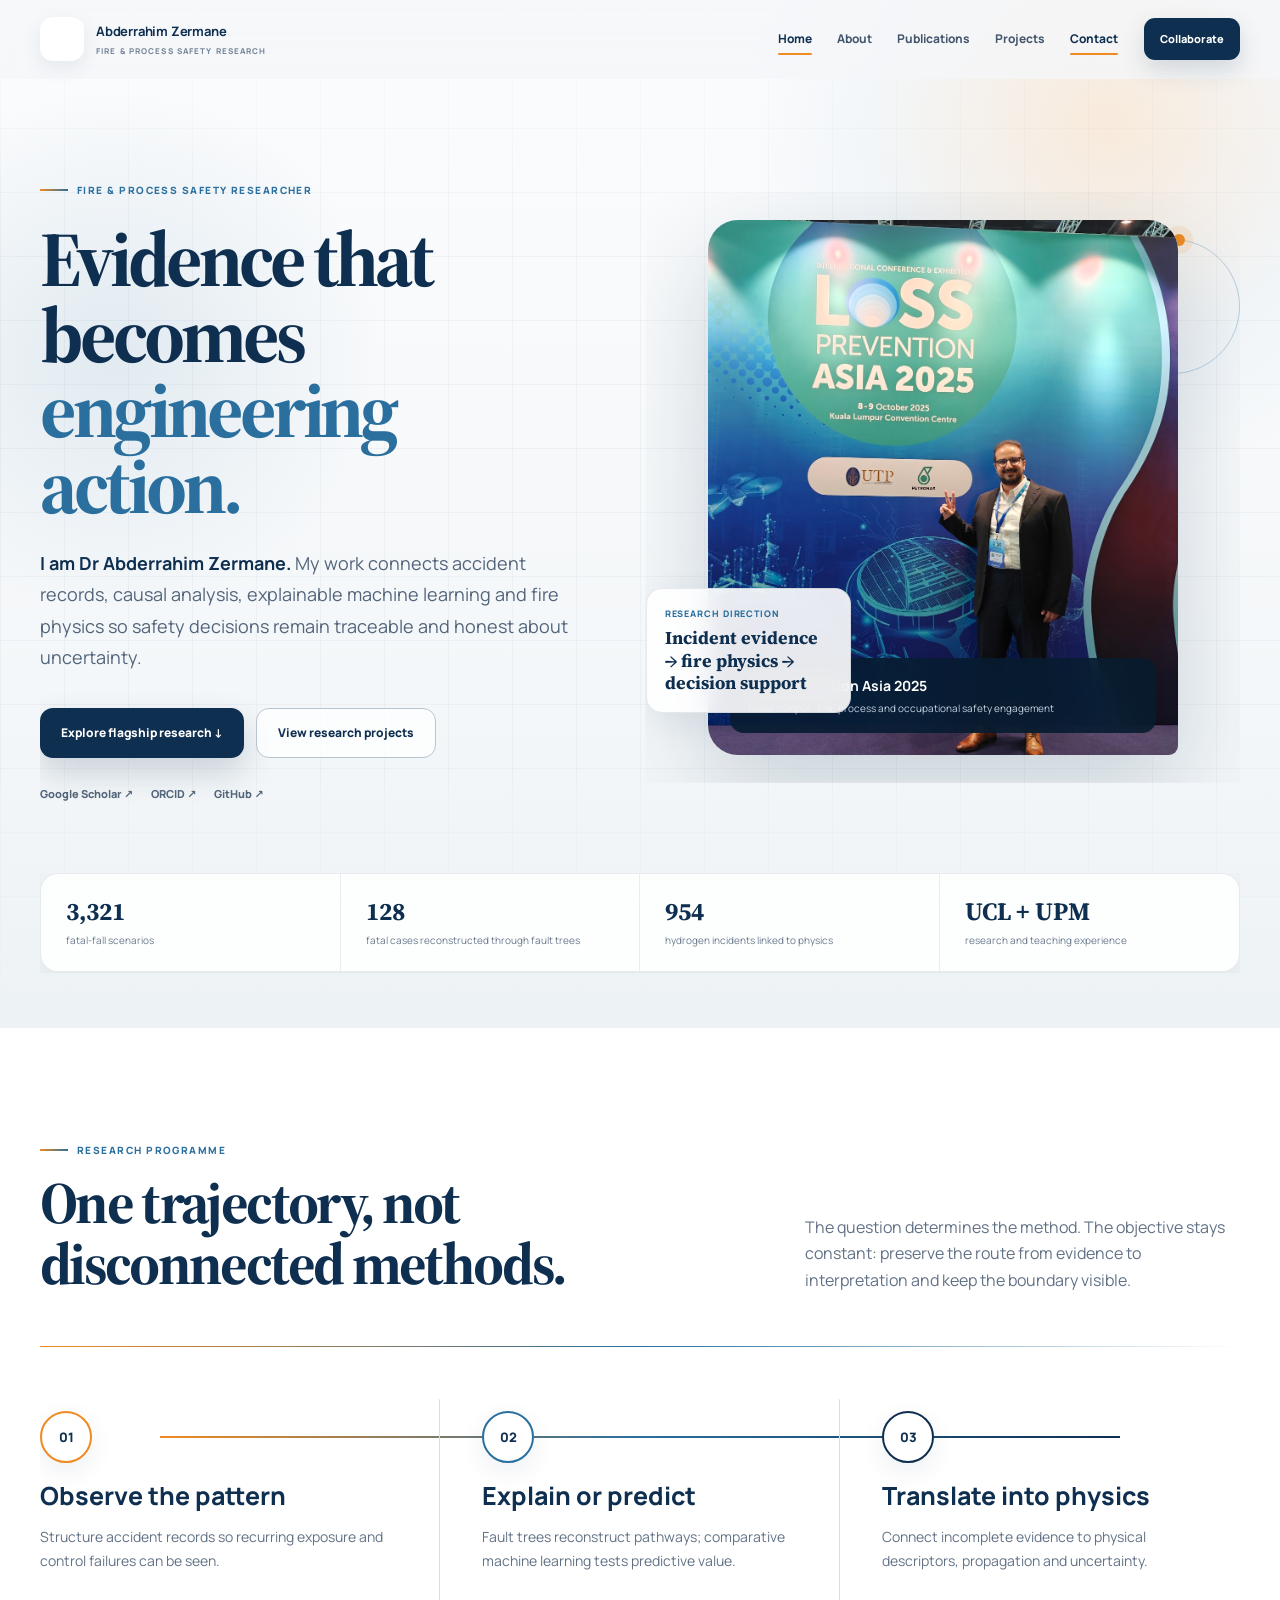
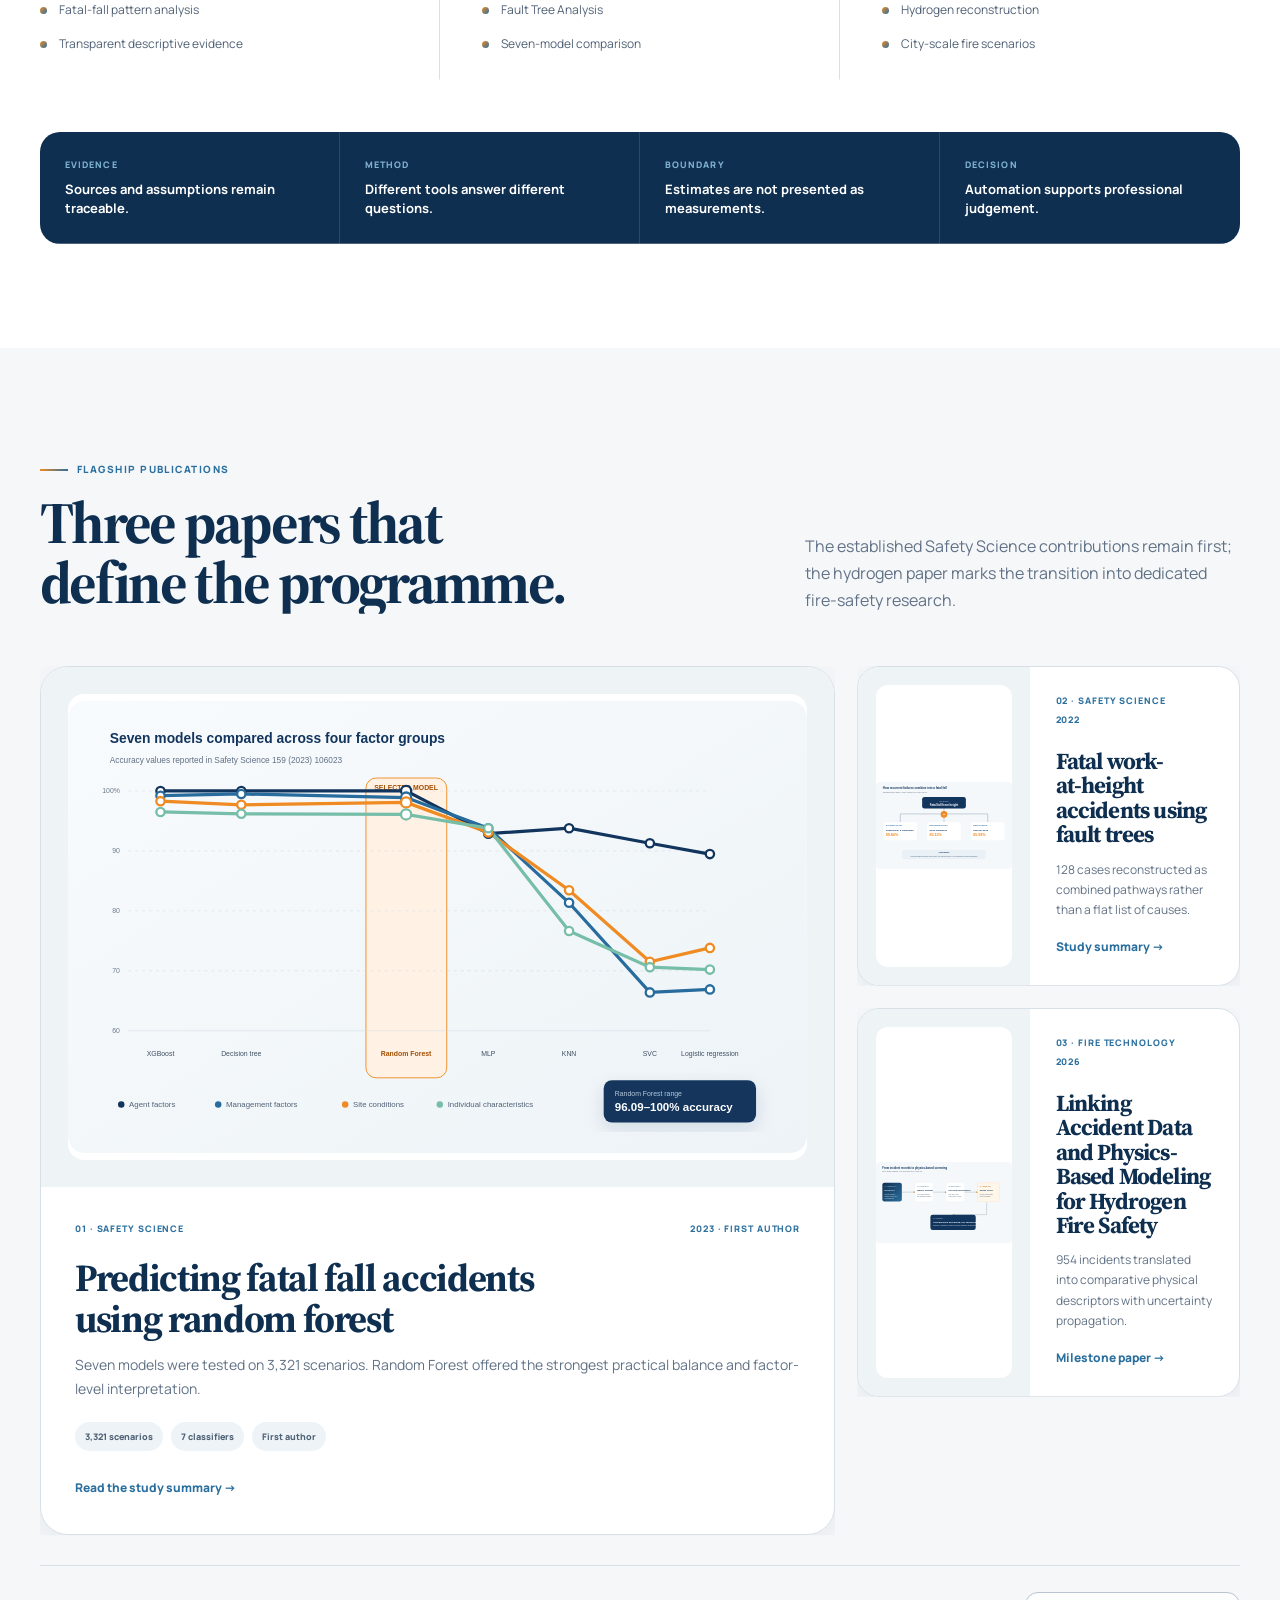
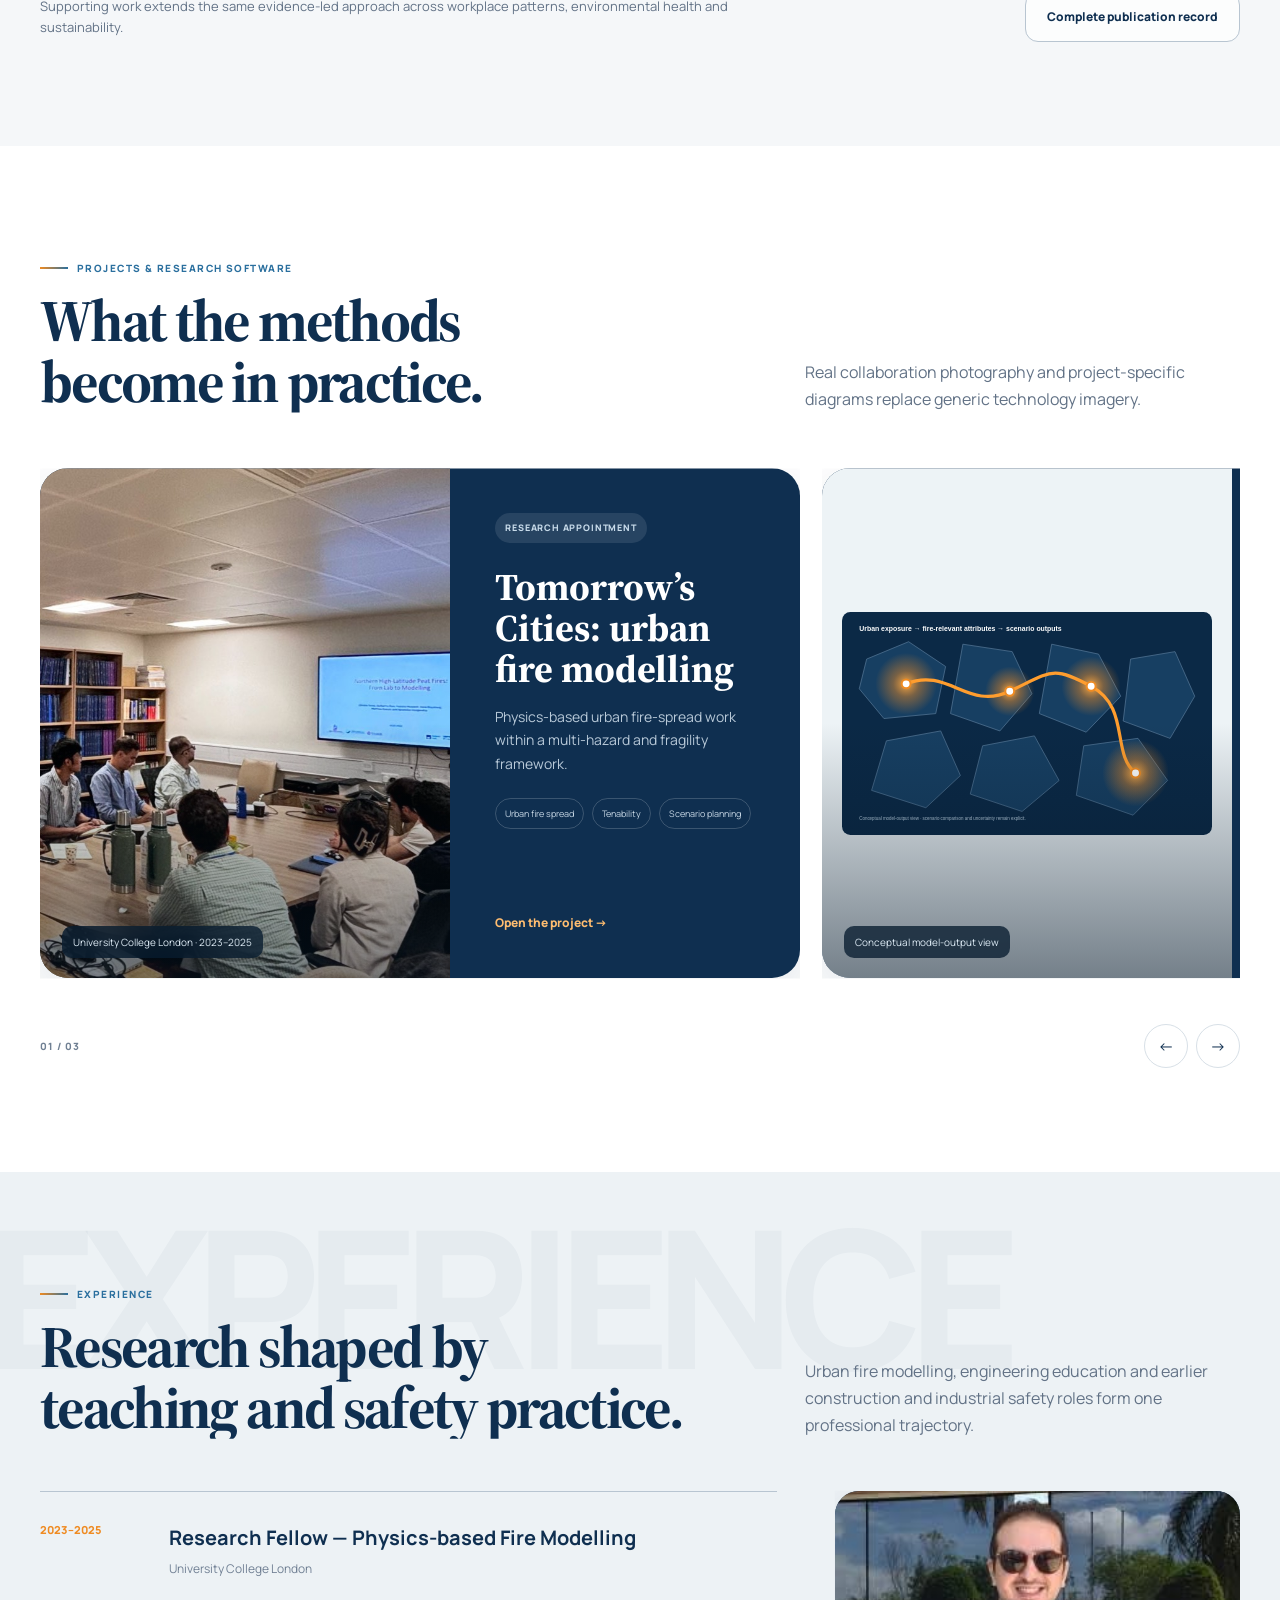
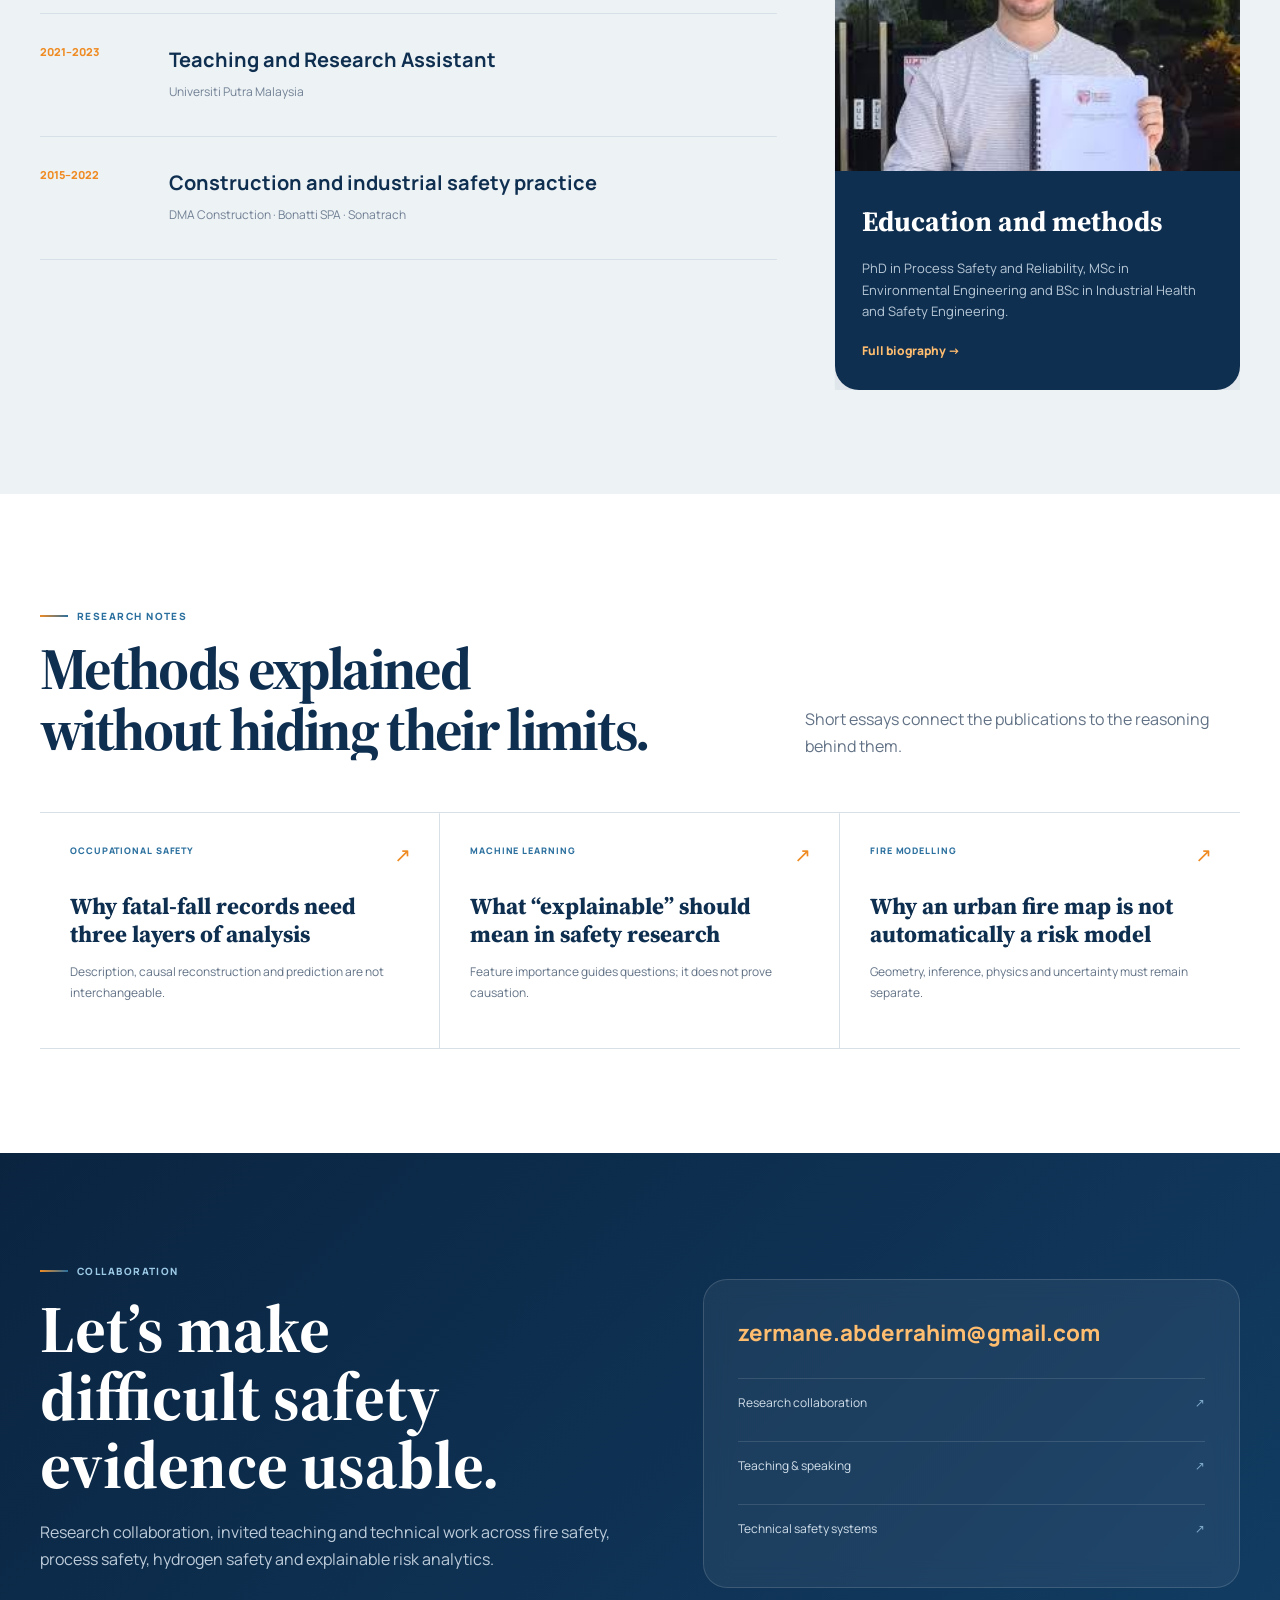
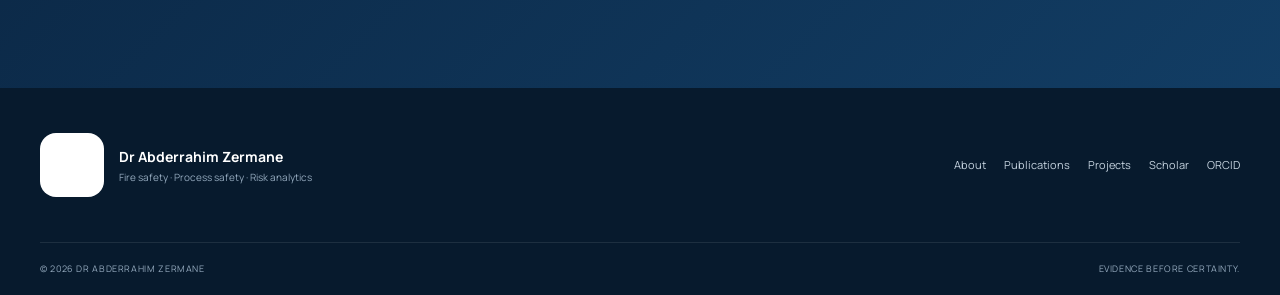
==== commit 251117a1: "Launch final editorial research portfolio" ====
--- a/index.html
+++ b/index.html
@@ -1,275 +1 @@
-<!doctype html>
-<html lang="en">
-<head>
-  <meta charset="utf-8" />
-  <meta name="viewport" content="width=device-width,initial-scale=1" />
-  <meta name="theme-color" content="#12355d" />
-  <meta name="robots" content="index,follow,max-image-preview:large,max-snippet:-1,max-video-preview:-1" />
-  <meta name="description" content="Official research portfolio of Dr Abderrahim Zermane: fatal-fall prevention, explainable machine learning, fault tree analysis, hydrogen fire safety, urban fire modelling and evidence-led engineering systems." />
-  <meta name="author" content="Dr Abderrahim Zermane" />
-  <meta property="og:title" content="Dr Abderrahim Zermane | Fire Safety, Risk Analytics and Research Software" />
-  <meta property="og:description" content="Research linking accident evidence, causal analysis, predictive models and physics-based fire-safety interpretation." />
-  <meta property="og:type" content="profile" />
-  <meta property="og:url" content="https://azermane.com/" />
-  <meta property="og:image" content="https://azermane.com/assets/hero-loss-prevention-2025.jpg" />
-  <meta property="og:image:alt" content="Dr Abderrahim Zermane at Loss Prevention Asia 2025" />
-  <meta property="profile:first_name" content="Abderrahim" />
-  <meta property="profile:last_name" content="Zermane" />
-  <meta name="twitter:card" content="summary_large_image" />
-  <link rel="canonical" href="https://azermane.com/" />
-  <link rel="icon" type="image/png" href="/assets/logo.png?v=20260731" />
-  <link rel="apple-touch-icon" href="/assets/logo.png?v=20260731" />
-  <title>Dr Abderrahim Zermane | Fire Safety, Risk Analytics and Research Software</title>
-  <link rel="preconnect" href="https://fonts.googleapis.com" />
-  <link rel="preconnect" href="https://fonts.gstatic.com" crossorigin />
-  <link href="https://fonts.googleapis.com/css2?family=DM+Sans:wght@400;500;600;700&family=Manrope:wght@500;600;700;800&display=swap" rel="stylesheet" />
-  <link rel="stylesheet" href="/styles.css" />
-  <script type="application/ld+json">
-  {
-    "@context":"https://schema.org",
-    "@graph":[
-      {
-        "@type":"WebSite",
-        "@id":"https://azermane.com/#website",
-        "url":"https://azermane.com/",
-        "name":"Dr Abderrahim Zermane",
-        "publisher":{"@id":"https://azermane.com/#abderrahim-zermane"}
-      },
-      {
-        "@type":"ProfilePage",
-        "@id":"https://azermane.com/#profile",
-        "url":"https://azermane.com/",
-        "mainEntity":{"@id":"https://azermane.com/#abderrahim-zermane"}
-      },
-      {
-        "@type":"Person",
-        "@id":"https://azermane.com/#abderrahim-zermane",
-        "name":"Abderrahim Zermane",
-        "alternateName":["Dr Abderrahim Zermane","A. Zermane"],
-        "honorificPrefix":"Dr",
-        "url":"https://azermane.com/",
-        "image":"https://azermane.com/assets/hero-loss-prevention-2025.jpg",
-        "email":"mailto:zermane.abderrahim@gmail.com",
-        "jobTitle":"Fire and Process Safety Researcher",
-        "identifier":{"@type":"PropertyValue","propertyID":"ORCID","value":"0000-0001-5040-7704"},
-        "sameAs":[
-          "https://scholar.google.com/citations?user=9ZkzMtcAAAAJ&hl=en",
-          "https://orcid.org/0000-0001-5040-7704",
-          "https://github.com/AbderrahimZ1"
-        ],
-        "knowsAbout":["Fire safety engineering","Hydrogen fire safety","Urban fire spread modelling","Process safety","Fault tree analysis","Explainable machine learning","Occupational safety and health","Environmental impact assessment"]
-      },
-      {
-        "@type":"ScholarlyArticle",
-        "headline":"Predicting fatal fall from heights accidents using random forest classification machine-learning model",
-        "datePublished":"2023",
-        "isPartOf":{"@type":"Periodical","name":"Safety Science"},
-        "sameAs":"https://doi.org/10.1016/j.ssci.2022.106023",
-        "author":{"@id":"https://azermane.com/#abderrahim-zermane"}
-      },
-      {
-        "@type":"ScholarlyArticle",
-        "headline":"Risk assessment of fatal accidents due to work-at-heights activities using fault tree analysis: Case study in Malaysia",
-        "datePublished":"2022",
-        "isPartOf":{"@type":"Periodical","name":"Safety Science"},
-        "sameAs":"https://doi.org/10.1016/j.ssci.2022.105724",
-        "author":{"@id":"https://azermane.com/#abderrahim-zermane"}
-      },
-      {
-        "@type":"ScholarlyArticle",
-        "headline":"Linking Accident Data and Physics-Based Modeling for Hydrogen Fire Safety",
-        "datePublished":"2026",
-        "isPartOf":{"@type":"Periodical","name":"Fire Technology","volume":"62","issueNumber":"5"},
-        "pagination":"Article 128",
-        "sameAs":"https://doi.org/10.1007/s10694-026-01961-9",
-        "author":{"@id":"https://azermane.com/#abderrahim-zermane"}
-      }
-    ]
-  }
-  </script>
-</head>
-<body>
-  <a class="skip-link" href="#main">Skip to content</a>
-
-  <header class="site-header" id="top">
-    <div class="shell header-inner">
-      <a class="brand" href="/" aria-label="Dr Abderrahim Zermane homepage">
-        <img class="brand-logo" src="/assets/logo_writing.png?v=20260731" alt="Dr Abderrahim Zermane — Fire Safety and Process Safety Engineering" width="196" height="68" />
-      </a>
-      <button class="menu-button" type="button" aria-expanded="false" aria-controls="primary-nav">
-        <span></span><span></span><span></span><span class="sr-only">Open navigation</span>
-      </button>
-      <nav id="primary-nav" class="primary-nav" aria-label="Primary navigation">
-        <a href="/about.html">About</a>
-        <a href="/publications.html">Publications</a>
-        <a href="/projects.html">Projects</a>
-        <a href="#experience">Experience</a>
-        <a href="#contact">Contact</a>
-      </nav>
-      <a class="header-cta" href="#contact">Collaborate</a>
-    </div>
-  </header>
-
-  <main id="main">
-    <section class="hero">
-      <div class="hero-grid" aria-hidden="true"></div>
-      <div class="shell hero-layout">
-        <div class="hero-copy reveal">
-          <h1>Dr Abderrahim Zermane</h1>
-          <p class="hero-lead"><strong>Fire and process safety research linking incident evidence, causal analysis and physics-based modelling.</strong> I develop methods and decision tools for occupational accident prevention, hydrogen safety and city-scale fire risk.</p>
-          <div class="hero-actions">
-            <a class="button button-primary" href="#flagship">Explore flagship research</a>
-            <a class="button button-secondary" href="/projects.html">View research projects</a>
-          </div>
-          <div class="profile-links" aria-label="Research profiles">
-            <a href="https://scholar.google.com/citations?user=9ZkzMtcAAAAJ&hl=en" target="_blank" rel="me noreferrer">Google Scholar <span aria-hidden="true">↗</span></a>
-            <a href="https://orcid.org/0000-0001-5040-7704" target="_blank" rel="me noreferrer">ORCID <span aria-hidden="true">↗</span></a>
-            <a href="https://github.com/AbderrahimZ1" target="_blank" rel="me noreferrer">GitHub <span aria-hidden="true">↗</span></a>
-          </div>
-        </div>
-
-        <div class="hero-visual reveal" data-delay="100">
-          <div class="portrait-wrap">
-            <img src="/assets/hero-loss-prevention-2025.jpg" alt="Dr Abderrahim Zermane at Loss Prevention Asia 2025 in Kuala Lumpur" width="900" height="1125" fetchpriority="high" decoding="async" />
-            <div class="portrait-caption">
-              <strong>Loss Prevention Asia 2025</strong>
-              <span>Research engagement across fire, process and occupational safety</span>
-            </div>
-          </div>
-        </div>
-      </div>
-      <div class="shell credibility-strip reveal" data-delay="160">
-        <div><strong data-count="3321">3,321</strong><span>fatal-fall scenarios structured for pattern and predictive analysis</span></div>
-        <div><strong data-count="128">128</strong><span>fatal work-at-height cases reconstructed through fault-tree pathways</span></div>
-        <div><strong data-count="954">954</strong><span>hydrogen incidents linked to screening-level physical descriptors</span></div>
-        <div><strong>UCL + UPM</strong><span>research, modelling and teaching experience</span></div>
-      </div>
-    </section>
-
-    <section class="section research-section" id="research">
-      <div class="shell">
-        <div class="section-heading reveal"><span class="section-number">01</span><div><h2>Research programme</h2><p>The work progresses from observed incidents to causal explanation, predictive analysis and physics-based interpretation—without hiding uncertainty or replacing professional judgement.</p></div></div>
-        <div class="research-pillars">
-          <article class="pillar reveal"><div class="pillar-index">A</div><h3>Incident evidence and prevention</h3><p>Fatal-accident records are reorganised into patterns, causal pathways and interpretable predictive models rather than treated as isolated statistics.</p><ul><li>Fault Tree Analysis and causal reconstruction</li><li>Random forest and comparative classification</li><li>Prevention priorities grounded in observed cases</li></ul></article>
-          <article class="pillar reveal" data-delay="70"><div class="pillar-index">B</div><h3>Fire physics and consequence reasoning</h3><p>Urban and hydrogen fire research connects incomplete evidence to exposure pathways, screening-level physical quantities, tenability and uncertainty.</p><ul><li>City-scale urban fire scenarios</li><li>Hydrogen heat-release and flame estimates</li><li>Explicit assumptions and uncertainty bounds</li></ul></article>
-          <article class="pillar reveal" data-delay="140"><div class="pillar-index">C</div><h3>Evidence-led engineering systems</h3><p>Research software preserves source pages, assumptions, confidence and reviewer correction so automation supports technical judgement rather than hiding it.</p><ul><li>SEED EIA environmental review</li><li>Design-safety and QHSE assurance</li><li>Auditable, human-in-the-loop outputs</li></ul></article>
-        </div>
-        <div class="research-approach reveal">
-          <div class="model-panel" aria-label="Conceptual city-scale urban fire-spread workflow">
-            <div class="model-header"><span>Urban fire scenario model</span><span class="model-status">hazard → exposure → impact</span></div>
-            <svg viewBox="0 0 640 310" role="img" aria-label="Conceptual city grid showing an exposure pathway between buildings">
-              <defs>
-                <linearGradient id="heat" x1="0" y1="0" x2="1" y2="0"><stop offset="0" stop-color="#ef8b22"/><stop offset="1" stop-color="#286c9e"/></linearGradient>
-                <filter id="glow"><feGaussianBlur stdDeviation="8" result="b"/><feMerge><feMergeNode in="b"/><feMergeNode in="SourceGraphic"/></feMerge></filter>
-              </defs>
-              <g fill="none" stroke="#385a78" stroke-width="2">
-                <path d="M40 52h125v72H40zM190 32h100v112H190zM315 60h94v84h-94zM438 30h145v114H438z"/>
-                <path d="M60 178h92v84H60zM177 174h130v102H177zM333 174h101v76H333zM460 171h130v102H460z"/>
-                <path d="M0 157h640M168 0v310M305 0v310M448 0v310" stroke-dasharray="7 8" opacity=".55"/>
-              </g>
-              <g fill="#17324f" stroke="#567693" stroke-width="2">
-                <rect x="58" y="70" width="48" height="34" rx="4"/><rect x="117" y="66" width="30" height="51" rx="4"/><rect x="209" y="54" width="55" height="68" rx="4"/><rect x="334" y="82" width="56" height="43" rx="4"/><rect x="465" y="54" width="43" height="68" rx="4"/><rect x="522" y="72" width="42" height="52" rx="4"/><rect x="77" y="197" width="52" height="42" rx="4"/><rect x="198" y="196" width="42" height="58" rx="4"/><rect x="252" y="190" width="35" height="69" rx="4"/><rect x="352" y="194" width="61" height="38" rx="4"/><rect x="481" y="193" width="38" height="58" rx="4"/><rect x="535" y="202" width="35" height="48" rx="4"/>
-              </g>
-              <path d="M91 92C170 104 201 216 270 220S353 103 374 105s74 102 124 118" fill="none" stroke="url(#heat)" stroke-width="8" stroke-linecap="round" filter="url(#glow)"/>
-              <g fill="#ef8b22" stroke="#0f2945" stroke-width="4"><circle cx="91" cy="92" r="10"/><circle cx="270" cy="220" r="10"/><circle cx="374" cy="105" r="10"/><circle cx="498" cy="223" r="10"/></g>
-            </svg>
-            <div class="model-legend"><span><i class="dot amber"></i>Ignition or exposure</span><span><i class="line"></i>Propagation pathway</span><span><i class="square"></i>Building stock</span></div>
-          </div>
-          <div class="research-approach-copy">
-            <h3>What makes the approach useful</h3>
-            <p>A result is only decision-ready when the route from source evidence to interpretation can be checked. The workflow therefore separates measured information, assumptions, reconstructed values, model outputs and professional judgement.</p>
-            <ul><li>Inputs and assumptions remain traceable.</li><li>Predictive findings are not presented as causal proof.</li><li>Reconstructed fire quantities are not presented as measurements.</li><li>Uncertainty and unsupported fields remain visible.</li></ul>
-          </div>
-        </div>
-        <div class="strength-band reveal"><div><span>Evidence</span><strong>Traceable sources and assumptions</strong></div><div><span>Analysis</span><strong>Causal, predictive and physics-based</strong></div><div><span>Quality control</span><strong>Limitations remain visible</strong></div><div><span>Output</span><strong>Designed for a real decision</strong></div></div>
-      </div>
-    </section>
-
-    <section class="section publications-section" id="flagship">
-      <div class="shell">
-        <div class="section-heading reveal"><span class="section-number">02</span><div><h2>Flagship publications</h2><p>The hierarchy reflects the established impact of the occupational-safety programme and its progression into dedicated fire-safety research.</p></div></div>
-        <div class="flagship-grid">
-          <article class="flagship-card reveal">
-            <div class="flagship-media"><img src="/assets/paper-random-forest.png" alt="Comparison of seven classification models from the fatal-fall study, with Random Forest selected for the main analysis" loading="lazy" decoding="async" /></div>
-            <div class="flagship-copy"><div class="flagship-rank"><span>01 · Primary flagship</span><span>Safety Science · 2023</span></div><h3>Predicting fatal fall from heights accidents using random forest classification machine-learning model</h3><p class="flagship-authors"><strong>A. Zermane</strong>, M.Z.M. Tohir, H. Zermane, M.R. Baharudin and H.M. Yusoff</p><p><strong>Question:</strong> Can structured fatal-accident records support interpretable prediction across site, management, individual and agent factors?</p><div class="finding-points"><span>3,321 structured accident scenarios</span><span>Seven competing classifiers compared</span><span>Random Forest selected for performance and factor interpretation</span></div><a href="/paper-random-forest.html">Read the study summary →</a></div>
-          </article>
-          <article class="flagship-card reveal" data-delay="70">
-            <div class="flagship-media"><img src="/assets/paper-fault-tree.png" alt="Fault-tree pathway linking contributing factors, immediate causes and root causes in fatal work-at-height accidents" loading="lazy" decoding="async" /></div>
-            <div class="flagship-copy"><div class="flagship-rank"><span>02 · Risk-engineering flagship</span><span>Safety Science · 2022</span></div><h3>Risk assessment of fatal accidents due to work-at-heights activities using fault tree analysis</h3><p class="flagship-authors"><strong>A. Zermane</strong>, M.Z.M. Tohir, M.R. Baharudin and H.M. Yusoff</p><p><strong>Question:</strong> How do recurrent management, work-process and immediate-event failures combine into fatal pathways?</p><div class="finding-points"><span>128 fatal cases reconstructed</span><span>89.84% — supervision and leadership weakness</span><span>85.93% — PPE not used; 85.15% — work standards absent or not followed</span></div><a href="/paper-fault-tree.html">Read the study summary →</a></div>
-          </article>
-          <article class="flagship-card reveal" data-delay="140">
-            <div class="flagship-media"><img src="/assets/paper-hydrogen.png" alt="Workflow connecting hydrogen incident records to reconstructed fuel mass, heat-release rate, flame length and explosion-energy indicators" loading="lazy" decoding="async" /></div>
-            <div class="flagship-copy"><div class="flagship-rank"><span>03 · First dedicated fire-safety publication</span><span>Fire Technology · 2026</span></div><h3>Linking Accident Data and Physics-Based Modeling for Hydrogen Fire Safety</h3><p class="flagship-authors"><strong>A. Zermane</strong> · Fire Technology 62(5), Article 128</p><p><strong>Question:</strong> Can incomplete hydrogen accident records be translated into transparent screening-level physical descriptors without overstating certainty?</p><div class="finding-points"><span>954 hydrogen-related incidents consolidated</span><span>Accident evidence linked to fire and explosion physics</span><span>Monte Carlo uncertainty propagated into reconstructed outputs</span></div><a href="/paper-hydrogen-fire-safety.html">Read the study summary →</a></div>
-          </article>
-        </div>
-
-        <div class="supporting-research">
-          <article class="supporting-study reveal"><img src="/assets/paper-patterns.png" alt="Results figure from the workplace fatal-fall patterns study" loading="lazy" decoding="async" /><div><span>Journal of Safety Research · 2023</span><h3>Patterns in workplace fatal falls</h3><p>Examined occupations, causes and contributing factors across 3,321 scenarios to identify where exposure was concentrated.</p></div></article>
-          <article class="supporting-study reveal" data-delay="45"><img src="/assets/paper-coal.png" alt="Pollutant and health-risk results from the coal-fired power-plant study" loading="lazy" decoding="async" /><div><span>Environmental health · 2024</span><h3>Coal-plant pollutant and health risk</h3><p>Combined emissions and dispersion analysis to identify pollutants of concern and differences in population exposure.</p></div></article>
-          <article class="supporting-study reveal" data-delay="90"><img src="/assets/paper-forecast.png" alt="Model comparison results from the material quantity forecasting study" loading="lazy" decoding="async" /><div><span>Intelligent manufacturing · 2024</span><h3>Material quantity forecasting</h3><p>Compared machine-learning and sequence models for reliable forecasting in cement production.</p></div></article>
-          <article class="supporting-study reveal" data-delay="135"><img src="/assets/paper-lca.png" alt="Systematic-review method figure from the paper-products life-cycle assessment study" loading="lazy" decoding="async" /><div><span>Life-cycle assessment · 2025</span><h3>Methods for paper-product LCA</h3><p>Reviewed process-based, input–output and hybrid approaches and the choices that shape coverage and interpretation.</p></div></article>
-        </div>
-
-        <div class="publication-library reveal">
-          <div class="library-head"><h3>Publication record</h3><a class="button button-primary" href="/publications.html">View all publications</a></div>
-          <div class="publication-list">
-            <article data-topic="fire"><span class="pub-year">2026</span><div><h4>Linking Accident Data and Physics-Based Modeling for Hydrogen Fire Safety</h4><p>Fire Technology · first author</p></div><a href="/paper-hydrogen-fire-safety.html" aria-label="Open hydrogen fire-safety paper summary">↗</a></article>
-            <article data-topic="ml occupational"><span class="pub-year">2023</span><div><h4>Predicting fatal fall from heights accidents using random forest classification machine-learning model</h4><p>Safety Science · first author</p></div><a href="/paper-random-forest.html" aria-label="Open random forest paper summary">↗</a></article>
-            <article data-topic="occupational"><span class="pub-year">2022</span><div><h4>Risk assessment of fatal accidents due to work-at-heights activities using fault tree analysis</h4><p>Safety Science · first author</p></div><a href="/paper-fault-tree.html" aria-label="Open fault-tree paper summary">↗</a></article>
-            <article data-topic="occupational"><span class="pub-year">2023</span><div><h4>Investigating patterns of workplace fatal fall injuries: Case study of Malaysia</h4><p>Journal of Safety Research</p></div><a href="https://doi.org/10.1016/j.jsr.2023.05.003" target="_blank" rel="noreferrer" aria-label="Open workplace fatal-fall patterns publication">↗</a></article>
-          </div>
-          <a class="text-link" href="https://scholar.google.com/citations?user=9ZkzMtcAAAAJ&hl=en" target="_blank" rel="me noreferrer">Open the latest Google Scholar record ↗</a>
-        </div>
-      </div>
-    </section>
-
-    <section class="section projects-section" id="projects">
-      <div class="shell">
-        <div class="section-heading reveal"><span class="section-number">03</span><div><h2>Projects and research software</h2><p>The projects extend the same principle across different domains: retain the evidence, state the assumptions and make the resulting decision traceable.</p></div></div>
-        <div class="project-feature reveal">
-          <div class="project-photo"><img src="/assets/ucl-research-meeting.jpg" alt="Research discussion and modelling collaboration at University College London" loading="lazy" decoding="async" /><div class="project-photo-label"><strong>Tomorrow’s Cities research collaboration</strong><span>University College London · 2023–2025</span></div></div>
-          <div class="project-copy"><div class="project-kicker"><span class="status-badge research">Peer-reviewed research programme</span><span>Urban fire modelling</span></div><h3>Tomorrow’s Cities: city-scale fire modelling for scenario planning</h3><p>I contributed to a physics-based urban fire-spread model within a wider multi-hazard and fragility workflow. The work connected fire behaviour, exposure, tenability thresholds, validation discipline and outputs intended for comparative city scenarios.</p><div class="project-points"><span>Urban fire spread</span><span>Tenability</span><span>Multi-hazard integration</span><span>Scenario communication</span></div><a href="https://tomorrowscities.org/" target="_blank" rel="noreferrer">Visit Tomorrow’s Cities ↗</a></div>
-        </div>
-        <div class="project-grid">
-          <article class="project-card reveal"><div class="project-card-visual fire-visual" aria-hidden="true"><span class="block b1"></span><span class="block b2"></span><span class="block b3"></span><span class="heat h1"></span><span class="heat h2"></span><span class="route"></span></div><div class="project-card-body"><span class="status-badge research">Research framework</span><div class="project-kicker"><span>Python · GIS</span><span>Scenario modelling</span></div><h3>City-scale Fire Spread Model</h3><p>A class-city model for examining how local building-to-building fire behaviour can accumulate into different urban-scale consequences.</p><div class="project-points"><span>Building stock</span><span>Propagation</span><span>Scenario comparison</span></div><a class="text-link" href="/insights/urban-fire-modelling.html">Read the modelling overview →</a></div></article>
-          <article class="project-card reveal" data-delay="60"><div class="project-card-visual open-fire-visual" aria-hidden="true"><div class="map-dot m1"></div><div class="map-dot m2"></div><div class="map-dot m3"></div><div class="map-line l1"></div><div class="map-line l2"></div><div class="map-grid"></div></div><div class="project-card-body"><span class="status-badge prototype">Research alpha</span><div class="project-kicker"><span>Open workflow</span><span>V&amp;V · uncertainty</span></div><h3>Open Urban Fire Framework</h3><p>A reproducible workflow connecting building footprints, reduced fire physics, verification templates, district scenarios and probabilistic maps.</p><div class="project-points"><span>GeoJSON</span><span>V&amp;V</span><span>Probability maps</span></div><a class="text-link" href="/projects.html">View the project details →</a></div></article>
-          <article class="project-card reveal"><div class="project-card-visual eia-visual" aria-hidden="true"><div class="doc-page p1"><i></i><i></i><i></i><b></b></div><div class="doc-page p2"><i></i><i></i><i></i><b></b></div><div class="matrix"><span></span><span></span><span></span><span></span><span></span><span></span><span></span><span></span><span></span></div></div><div class="project-card-body"><span class="status-badge private">Private working prototype</span><div class="project-kicker"><span>Environmental review</span><span>Malaysia</span></div><h3>SEED EIA</h3><p>A page-aware review workspace that organises 158 findings while preserving evidence, rationale, confidence, officer corrections and audit history.</p><div class="project-points"><span>158 findings</span><span>Page evidence</span><span>Human review</span></div><a class="text-link" href="/projects.html">View the project details →</a></div></article>
-          <article class="project-card reveal" data-delay="60"><div class="project-card-visual design-visual" aria-hidden="true"><div class="node n1">Duty</div><div class="node n2">Design</div><div class="node n3">Risk</div><div class="node n4">Evidence</div><svg viewBox="0 0 500 280"><path d="M85 66 247 135M398 65 247 135M247 135 96 225M247 135 403 224"/></svg></div><div class="project-card-body"><span class="status-badge private">Private development</span><div class="project-kicker"><span>Construction safety</span><span>Malaysia CDM 2024</span></div><h3>Design Safety MY</h3><p>A prevention-through-design assurance platform linking legal duties, design risks, HIRARC, critical controls and controlled evidence.</p><div class="project-points"><span>Design duties</span><span>HIRARC</span><span>Audit trail</span></div><a class="text-link" href="/projects.html">View the project details →</a></div></article>
-        </div>
-        <a class="button button-primary" href="/projects.html" style="margin-top:28px">View all projects</a>
-      </div>
-    </section>
-
-    <section class="section experience-section" id="experience">
-      <div class="shell">
-        <div class="section-heading reveal"><span class="section-number">04</span><div><h2>Research, teaching and practice</h2><p>The research programme is grounded in academic modelling, engineering education and earlier construction and industrial safety work.</p></div></div>
-        <div class="experience-layout">
-          <div class="timeline reveal">
-            <article><span class="time">2023–2025</span><div><h3>Research Fellow — Physics-based Fire Modelling</h3><p>University College London, United Kingdom</p><ul><li>Co-developed an urban fire-spread model within a multi-hazard and fragility framework.</li><li>Worked on tenability, thresholds, validation and scenario-ready outputs.</li><li>Supported the MEng/MSc Integrated Design Project.</li></ul></div></article>
-            <article><span class="time">2021–2023</span><div><h3>Teaching and Research Assistant</h3><p>Universiti Putra Malaysia</p><ul><li>Supported fires and explosions, ergonomics and practical teaching.</li><li>Contributed to postgraduate research and quantitative safety analysis.</li></ul></div></article>
-            <article><span class="time">2015–2022</span><div><h3>Safety practice</h3><p>DMA Construction · Bonatti SPA · Sonatrach</p><ul><li>Hazard identification, inspection, supervision and risk-control work in construction and industrial settings.</li><li>Experience with HAZOP, JHA, permits, compliance and site controls.</li></ul></div></article>
-          </div>
-          <aside class="education-panel reveal" data-delay="100"><div class="education-photo"><img src="/assets/phd-thesis.jpg" alt="Dr Abderrahim Zermane holding his completed doctoral thesis" loading="lazy" decoding="async" /></div><h3>Education</h3><div><strong>PhD — Process Safety and Reliability</strong><span>Universiti Putra Malaysia</span><p>Predictive modelling of fatal falls in the Malaysian construction sector.</p></div><div><strong>MSc — Environmental Engineering</strong><span>Université Batna 2</span><p>Environmental systems, hazards, toxicology and reliability.</p></div><div><strong>BSc — Industrial Health and Safety Engineering</strong><span>Université Batna 1</span></div><h3 class="cert-title">Selected certifications</h3><div class="cert-list"><span>NEBOSH IGC</span><span>IOSH Managing Safely</span><span>ISO 9001 / 14001 / 45001</span><span>Mental Health First Aider</span></div></aside>
-        </div>
-      </div>
-    </section>
-
-    <section class="section teaching-section" id="insights">
-      <div class="shell teaching-layout">
-        <div class="teaching-copy reveal"><span class="section-number">05</span><h2>Research insights</h2><p>Method-focused explanations of the evidence, assumptions and limits behind the work.</p><div class="teaching-topics"><a href="/insights/fatal-falls-malaysia.html">Fatal falls in Malaysia</a><a href="/insights/explainable-ml-safety.html">Explainable machine learning</a><a href="/insights/urban-fire-modelling.html">Urban fire modelling</a></div></div>
-        <div class="collaboration-card reveal" data-delay="100"><h3>Relevant collaboration areas</h3><ul><li>Hydrogen fire and explosion safety</li><li>Urban fire and multi-hazard modelling</li><li>Occupational accident analytics</li><li>Evidence-led environmental and safety software</li></ul><a class="button button-primary" href="mailto:zermane.abderrahim@gmail.com?subject=Research%20collaboration">Discuss a collaboration</a></div>
-      </div>
-    </section>
-
-    <section class="contact-section" id="contact">
-      <div class="shell contact-layout reveal">
-        <div><span class="section-number">06</span><h2>Discuss research, teaching or technical collaboration.</h2><p>For work involving fire safety, occupational risk, explainable models or evidence-led decision systems, contact me directly.</p></div>
-        <div class="contact-actions"><a class="contact-email" href="mailto:zermane.abderrahim@gmail.com">zermane.abderrahim@gmail.com <span aria-hidden="true">↗</span></a><div><span>Research collaboration</span><span>Teaching and invited speaking</span><span>Technical safety-system development</span></div><div class="contact-links"><a href="/about.html">About</a><a href="/publications.html">Publications</a><a href="/projects.html">Projects</a><a href="https://scholar.google.com/citations?user=9ZkzMtcAAAAJ&hl=en" target="_blank" rel="me noreferrer">Scholar</a><a href="https://orcid.org/0000-0001-5040-7704" target="_blank" rel="me noreferrer">ORCID</a><a href="https://github.com/AbderrahimZ1" target="_blank" rel="me noreferrer">GitHub</a></div></div>
-      </div>
-    </section>
-  </main>
-
-  <footer class="site-footer"><div class="shell"><span>© <span id="year"></span> Dr Abderrahim Zermane</span><nav aria-label="Footer navigation"><a href="/about.html">About</a><a href="/publications.html">Publications</a><a href="/projects.html">Projects</a><a href="#top">Back to top ↑</a></nav></div></footer>
-  <script src="/script.js"></script>
-</body>
-</html>
+<!doctype html><html lang="en"><head><meta charset="utf-8"><meta name="viewport" content="width=device-width,initial-scale=1"><meta name="theme-color" content="#0f2f50"><meta name="robots" content="index,follow,max-image-preview:large,max-snippet:-1"><title>Dr Abderrahim Zermane | Fire &amp; Process Safety Researcher</title><meta name="description" content="Research portfolio of Dr Abderrahim Zermane: fatal-fall prevention, explainable machine learning, fault-tree analysis, hydrogen fire safety and urban fire modelling."><link rel="canonical" href="https://azermane.com/"><meta property="og:title" content="Dr Abderrahim Zermane | Fire &amp; Process Safety Researcher"><meta property="og:description" content="Research linking accident evidence, causal analysis, predictive models and fire physics."><meta property="og:image" content="https://azermane.com/assets/hero-loss-prevention-2025.jpg"><meta name="twitter:card" content="summary_large_image"><link rel="icon" href="/assets/brand-shield.svg"><link rel="apple-touch-icon" href="/assets/logo.png"><link rel="preconnect" href="https://fonts.googleapis.com"><link rel="preconnect" href="https://fonts.gstatic.com" crossorigin><link href="https://fonts.googleapis.com/css2?family=Manrope:wght@400;500;600;700;800&family=Source+Serif+4:opsz,wght@8..60,600;8..60,700;8..60,800&display=swap" rel="stylesheet"><link rel="stylesheet" href="/site-base.css"><link rel="stylesheet" href="/site-home.css"><link rel="stylesheet" href="/site-pages.css"><link rel="stylesheet" href="/site-responsive.css"><script type="application/ld+json">{"@context":"https://schema.org","@graph":[{"@type":"WebSite","url":"https://azermane.com/","name":"Dr Abderrahim Zermane"},{"@type":"ProfilePage","url":"https://azermane.com/","mainEntity":{"@id":"https://azermane.com/#person"}},{"@type":"Person","@id":"https://azermane.com/#person","name":"Abderrahim Zermane","honorificPrefix":"Dr","jobTitle":"Fire and Process Safety Researcher","url":"https://azermane.com/","image":"https://azermane.com/assets/hero-loss-prevention-2025.jpg","sameAs":["https://scholar.google.com/citations?user=9ZkzMtcAAAAJ&hl=en","https://orcid.org/0000-0001-5040-7704","https://github.com/AbderrahimZ1"]}]}</script></head><body><div class="scroll-progress" aria-hidden="true"></div><a class="skip-link" href="#main">Skip to content</a><header class="site-header"><div class="shell header-inner"><a class="brand" href="/" aria-label="Homepage"><img class="brand-icon" src="/assets/brand-shield.svg" alt=""><span class="brand-copy"><strong>Abderrahim Zermane</strong><span>Fire &amp; process safety research</span></span></a><button class="menu-button" type="button" aria-expanded="false" aria-controls="primary-nav"><span></span><span></span><span></span><span class="sr-only">Open navigation</span></button><nav class="nav" id="primary-nav" aria-label="Primary navigation"><a href="/">Home</a><a href="/about.html">About</a><a href="/publications.html">Publications</a><a href="/projects.html">Projects</a><a href="#contact">Contact</a></nav><a class="header-action" href="#contact">Collaborate</a></div></header><main id="main"><section class="hero"><div class="hero-gridline" aria-hidden="true"></div><div class="shell hero-layout"><div class="hero-copy reveal"><span class="eyebrow">Fire &amp; process safety researcher</span><h1 class="hero-title">Evidence that becomes <span>engineering action.</span></h1><p class="hero-lead"><strong>I am Dr Abderrahim Zermane.</strong> My work connects accident records, causal analysis, explainable machine learning and fire physics so safety decisions remain traceable and honest about uncertainty.</p><div class="hero-actions"><a class="button button-primary" href="#flagship">Explore flagship research ↓</a><a class="button button-secondary" href="/projects.html">View research projects</a></div><div class="profile-links"><a href="https://scholar.google.com/citations?user=9ZkzMtcAAAAJ&amp;hl=en" rel="me">Google Scholar ↗</a><a href="https://orcid.org/0000-0001-5040-7704" rel="me">ORCID ↗</a><a href="https://github.com/AbderrahimZ1" rel="me">GitHub ↗</a></div></div><div class="hero-media reveal" data-delay="100"><div class="hero-orbit" aria-hidden="true"></div><figure class="hero-photo"><img src="/assets/hero-loss-prevention-2025.jpg" alt="Dr Abderrahim Zermane at Loss Prevention Asia 2025" fetchpriority="high"><figcaption class="hero-caption"><strong>Loss Prevention Asia 2025</strong><span>Kuala Lumpur · fire, process and occupational safety engagement</span></figcaption></figure><aside class="hero-note"><span>Research direction</span><strong>Incident evidence → fire physics → decision support</strong></aside></div></div><div class="shell evidence-strip reveal"><div><strong data-count="3321">3,321</strong><span>fatal-fall scenarios</span></div><div><strong data-count="128">128</strong><span>fatal cases reconstructed through fault trees</span></div><div><strong data-count="954">954</strong><span>hydrogen incidents linked to physics</span></div><div><strong>UCL + UPM</strong><span>research and teaching experience</span></div></div></section><section class="section research-arc" id="research"><div class="shell"><div class="section-heading"><div><span class="eyebrow">Research programme</span><h2>One trajectory, not disconnected methods.</h2></div><p>The question determines the method. The objective stays constant: preserve the route from evidence to interpretation and keep the boundary visible.</p></div><div class="section-rule"></div><div class="arc-grid"><article class="arc-step"><span class="arc-index">01</span><h3>Observe the pattern</h3><p>Structure accident records so recurring exposure and control failures can be seen.</p><ul><li>Fatal-fall pattern analysis</li><li>Transparent descriptive evidence</li></ul></article><article class="arc-step"><span class="arc-index">02</span><h3>Explain or predict</h3><p>Fault trees reconstruct pathways; comparative machine learning tests predictive value.</p><ul><li>Fault Tree Analysis</li><li>Seven-model comparison</li></ul></article><article class="arc-step"><span class="arc-index">03</span><h3>Translate into physics</h3><p>Connect incomplete evidence to physical descriptors, propagation and uncertainty.</p><ul><li>Hydrogen reconstruction</li><li>City-scale fire scenarios</li></ul></article></div><div class="method-band"><div><span>Evidence</span><strong>Sources and assumptions remain traceable.</strong></div><div><span>Method</span><strong>Different tools answer different questions.</strong></div><div><span>Boundary</span><strong>Estimates are not presented as measurements.</strong></div><div><span>Decision</span><strong>Automation supports professional judgement.</strong></div></div></div></section><section class="section flagship" id="flagship"><div class="shell"><div class="section-heading"><div><span class="eyebrow">Flagship publications</span><h2>Three papers that define the programme.</h2></div><p>The established Safety Science contributions remain first; the hydrogen paper marks the transition into dedicated fire-safety research.</p></div><div class="flagship-layout"><article class="paper-feature"><div class="figure-wrap"><img src="/assets/figure-random-forest.svg" alt="Accuracy comparison across seven machine-learning models"></div><div class="paper-body"><div class="paper-kicker"><span>01 · Safety Science</span><span>2023 · first author</span></div><h3>Predicting fatal fall accidents using random forest</h3><p class="paper-summary">Seven models were tested on 3,321 scenarios. Random Forest offered the strongest practical balance and factor-level interpretation.</p><div class="paper-facts"><span>3,321 scenarios</span><span>7 classifiers</span><span>First author</span></div><a class="text-link" href="/paper-random-forest.html">Read the study summary →</a></div></article><div class="paper-stack"><article class="paper-compact"><div class="figure-wrap"><img src="/assets/figure-fault-tree.svg" alt="Fault-tree pathways for fatal work-at-height accidents"></div><div class="paper-body"><div class="paper-kicker"><span>02 · Safety Science</span><span>2022</span></div><h3>Fatal work-at-height accidents using fault trees</h3><p class="paper-summary">128 cases reconstructed as combined pathways rather than a flat list of causes.</p><a class="text-link" href="/paper-fault-tree.html">Study summary →</a></div></article><article class="paper-compact"><div class="figure-wrap"><img src="/assets/figure-hydrogen.svg" alt="Hydrogen incident data to physics workflow"></div><div class="paper-body"><div class="paper-kicker"><span>03 · Fire Technology</span><span>2026</span></div><h3>Linking Accident Data and Physics-Based Modeling for Hydrogen Fire Safety</h3><p class="paper-summary">954 incidents translated into comparative physical descriptors with uncertainty propagation.</p><a class="text-link" href="/paper-hydrogen-fire-safety.html">Milestone paper →</a></div></article></div></div><div class="flagship-footer"><p>Supporting work extends the same evidence-led approach across workplace patterns, environmental health and sustainability.</p><a class="button button-secondary" href="/publications.html">Complete publication record</a></div></div></section><section class="section projects-home" id="projects"><div class="shell"><div class="section-heading"><div><span class="eyebrow">Projects &amp; research software</span><h2>What the methods become in practice.</h2></div><p>Real collaboration photography and project-specific diagrams replace generic technology imagery.</p></div><div class="project-rail-shell"><div class="project-rail" data-project-rail><article class="project-slide"><div class="project-visual"><img src="/assets/ucl-research-meeting.jpg" alt="Research discussion at University College London"><span class="visual-label">University College London · 2023–2025</span></div><div class="project-copy"><span class="status">Research appointment</span><h3>Tomorrow’s Cities: urban fire modelling</h3><p>Physics-based urban fire-spread work within a multi-hazard and fragility framework.</p><div class="project-tags"><span>Urban fire spread</span><span>Tenability</span><span>Scenario planning</span></div><a class="text-link" href="/projects.html#tomorrows-cities">Open the project →</a></div></article><article class="project-slide"><div class="project-visual"><img class="diagram" src="/assets/project-urban-fire.svg" alt="Urban fire scenario model output"><span class="visual-label">Conceptual model-output view</span></div><div class="project-copy"><span class="status">Research alpha</span><h3>Open Urban Fire Framework</h3><p>A reproducible exposure-to-fire workflow with reduced physics, verification templates and uncertainty-aware outputs.</p><a class="text-link" href="/projects.html#open-urban-fire">Open the framework →</a></div></article><article class="project-slide"><div class="project-visual"><img class="diagram" src="/assets/project-seed-eia.svg" alt="SEED EIA evidence-led review interface"><span class="visual-label">Workflow based on the working interface</span></div><div class="project-copy"><span class="status">Private working prototype</span><h3>SEED EIA</h3><p>158 review findings with source pages, maps, confidence, officer correction and audit history connected.</p><a class="text-link" href="/projects.html#seed-eia">Open the project →</a></div></article></div><div class="rail-controls"><span class="rail-status" data-rail-status>01 / 03</span><div class="rail-buttons"><button class="rail-button" data-rail-prev aria-label="Previous project">←</button><button class="rail-button" data-rail-next aria-label="Next project">→</button></div></div></div></div></section><section class="section experience-home" id="experience"><div class="shell"><div class="section-heading"><div><span class="eyebrow">Experience</span><h2>Research shaped by teaching and safety practice.</h2></div><p>Urban fire modelling, engineering education and earlier construction and industrial safety roles form one professional trajectory.</p></div><div class="experience-flow"><div class="timeline"><article><time>2023–2025</time><div><h3>Research Fellow — Physics-based Fire Modelling</h3><p>University College London</p></div></article><article><time>2021–2023</time><div><h3>Teaching and Research Assistant</h3><p>Universiti Putra Malaysia</p></div></article><article><time>2015–2022</time><div><h3>Construction and industrial safety practice</h3><p>DMA Construction · Bonatti SPA · Sonatrach</p></div></article></div><aside class="journey-panel"><img src="/assets/phd-thesis.jpg" alt="Dr Abderrahim Zermane holding his doctoral thesis"><div><h3>Education and methods</h3><p>PhD in Process Safety and Reliability, MSc in Environmental Engineering and BSc in Industrial Health and Safety Engineering.</p><a class="text-link" href="/about.html" style="color:#ffbd70">Full biography →</a></div></aside></div></div></section><section class="section white"><div class="shell"><div class="section-heading"><div><span class="eyebrow">Research notes</span><h2>Methods explained without hiding their limits.</h2></div><p>Short essays connect the publications to the reasoning behind them.</p></div><div class="insight-row"><a class="insight-link" href="/insights/fatal-falls-malaysia.html"><span>Occupational safety</span><h3>Why fatal-fall records need three layers of analysis</h3><p>Description, causal reconstruction and prediction are not interchangeable.</p></a><a class="insight-link" href="/insights/explainable-ml-safety.html"><span>Machine learning</span><h3>What “explainable” should mean in safety research</h3><p>Feature importance guides questions; it does not prove causation.</p></a><a class="insight-link" href="/insights/urban-fire-modelling.html"><span>Fire modelling</span><h3>Why an urban fire map is not automatically a risk model</h3><p>Geometry, inference, physics and uncertainty must remain separate.</p></a></div></div></section><section class="contact" id="contact"><div class="shell contact-grid"><div><span class="eyebrow" style="color:#9cc9e6">Collaboration</span><h2>Let’s make difficult safety evidence usable.</h2><p>Research collaboration, invited teaching and technical work across fire safety, process safety, hydrogen safety and explainable risk analytics.</p></div><div class="contact-panel"><a class="contact-email" href="mailto:zermane.abderrahim@gmail.com?subject=Research%20collaboration">zermane.abderrahim@gmail.com</a><div class="contact-options"><a href="mailto:zermane.abderrahim@gmail.com?subject=Research%20collaboration">Research collaboration <span>↗</span></a><a href="mailto:zermane.abderrahim@gmail.com?subject=Invited%20teaching">Teaching &amp; speaking <span>↗</span></a><a href="mailto:zermane.abderrahim@gmail.com?subject=Technical%20safety%20systems">Technical safety systems <span>↗</span></a></div></div></div></section></main><footer class="site-footer"><div class="shell footer-main"><div class="footer-brand"><img src="/assets/brand-shield.svg" alt=""><div><strong>Dr Abderrahim Zermane</strong><span>Fire safety · Process safety · Risk analytics</span></div></div><nav class="footer-links"><a href="/about.html">About</a><a href="/publications.html">Publications</a><a href="/projects.html">Projects</a><a href="https://scholar.google.com/citations?user=9ZkzMtcAAAAJ&amp;hl=en">Scholar</a><a href="https://orcid.org/0000-0001-5040-7704">ORCID</a></nav></div><div class="shell footer-bottom"><span>© <span data-year></span> Dr Abderrahim Zermane</span><span>Evidence before certainty.</span></div></footer><button class="back-top" type="button" aria-label="Back to top">↑</button><script src="/site.js"></script></body></html>
--- a/site-base.css
+++ b/site-base.css
@@ -0,0 +1,58 @@
+:root{
+  --navy:#0f2f50;
+  --navy-2:#17466f;
+  --blue:#2a6f9e;
+  --orange:#ef8b22;
+  --orange-2:#f7b565;
+  --ink:#142235;
+  --muted:#627286;
+  --paper:#f5f7f9;
+  --paper-2:#edf2f5;
+  --white:#fff;
+  --line:#d8e0e7;
+  --line-strong:#b8c5d1;
+  --green:#19705b;
+  --shadow-sm:0 10px 34px rgba(15,47,80,.07);
+  --shadow:0 22px 64px rgba(15,47,80,.13);
+  --shadow-lg:0 34px 100px rgba(15,47,80,.19);
+  --radius-sm:12px;
+  --radius:20px;
+  --radius-lg:30px;
+  --shell:min(1200px,calc(100vw - 48px));
+  --header-h:78px;
+}
+*{box-sizing:border-box}
+html{scroll-behavior:smooth;background:var(--paper)}
+body{margin:0;color:var(--ink);background:var(--paper);font-family:"Manrope",system-ui,-apple-system,BlinkMacSystemFont,"Segoe UI",sans-serif;line-height:1.68;text-rendering:optimizeLegibility;overflow-x:hidden}
+body.locked{overflow:hidden}
+img,svg{display:block;max-width:100%}
+a{color:inherit}
+button,input{font:inherit}
+button{color:inherit}
+.shell{width:var(--shell);margin-inline:auto}
+.serif,h1,h2{font-family:"Source Serif 4",Georgia,serif}
+.sr-only{position:absolute!important;width:1px!important;height:1px!important;padding:0!important;margin:-1px!important;overflow:hidden!important;clip:rect(0,0,0,0)!important;white-space:nowrap!important;border:0!important}
+.skip-link{position:fixed;left:16px;top:-90px;z-index:1000;padding:12px 17px;border-radius:10px;background:#fff;color:var(--navy);font-weight:800;text-decoration:none;box-shadow:var(--shadow-sm);transition:top .2s}.skip-link:focus{top:16px}
+:focus-visible{outline:3px solid rgba(42,111,158,.45);outline-offset:4px;border-radius:8px}
+[id]{scroll-margin-top:105px}
+h1,h2,h3{text-wrap:balance}
+p,li{overflow-wrap:break-word}
+
+/* Progress and header */
+.scroll-progress{position:fixed;inset:0 auto auto 0;width:0;height:3px;z-index:1000;background:linear-gradient(90deg,var(--orange),var(--blue));box-shadow:0 0 18px rgba(239,139,34,.45);transition:width .08s linear}
+.site-header{position:fixed;inset:0 0 auto;z-index:100;background:rgba(245,247,249,.78);border-bottom:1px solid transparent;-webkit-backdrop-filter:blur(18px);backdrop-filter:blur(18px);transition:background .25s,border-color .25s,box-shadow .25s,transform .25s}
+.site-header.scrolled{background:rgba(255,255,255,.94);border-color:rgba(15,47,80,.1);box-shadow:0 8px 30px rgba(15,47,80,.06)}
+.header-inner{min-height:var(--header-h);display:flex;align-items:center;gap:26px}
+.brand{display:inline-flex;align-items:center;gap:12px;margin-right:auto;text-decoration:none;min-width:220px}
+.brand-icon{width:44px;height:44px;border-radius:13px;object-fit:contain;background:#fff;box-shadow:0 7px 20px rgba(15,47,80,.08)}
+.brand-copy{display:grid;gap:1px}.brand-copy strong{font-size:13px;letter-spacing:-.015em;color:var(--navy)}.brand-copy span{font-size:8px;letter-spacing:.14em;text-transform:uppercase;color:#78879a;font-weight:800}
+.nav{display:flex;align-items:center;gap:25px}.nav a{position:relative;padding:11px 0;color:#44566d;font-size:12px;font-weight:750;text-decoration:none}.nav a::after{content:"";position:absolute;left:0;right:100%;bottom:5px;height:2px;border-radius:3px;background:var(--orange);transition:right .22s}.nav a:hover,.nav a[aria-current]{color:var(--navy)}.nav a:hover::after,.nav a[aria-current]::after{right:0}
+.header-action{display:inline-flex;align-items:center;justify-content:center;min-height:42px;padding:0 16px;border-radius:11px;background:var(--navy);color:#fff;font-size:11px;font-weight:800;text-decoration:none;box-shadow:0 10px 24px rgba(15,47,80,.16);transition:.22s}.header-action:hover{transform:translateY(-2px);background:var(--navy-2)}
+.menu-button{display:none;border:0;background:transparent;padding:8px;cursor:pointer}.menu-button span:not(.sr-only){display:block;width:25px;height:2px;margin:5px 0;border-radius:2px;background:var(--navy);transition:transform .2s,opacity .2s}.menu-button[aria-expanded="true"] span:nth-child(1){transform:translateY(7px) rotate(45deg)}.menu-button[aria-expanded="true"] span:nth-child(2){opacity:0}.menu-button[aria-expanded="true"] span:nth-child(3){transform:translateY(-7px) rotate(-45deg)}
+
+/* Buttons and labels */
+.eyebrow{display:inline-flex;align-items:center;gap:9px;color:var(--blue);font-size:10px;font-weight:850;letter-spacing:.145em;text-transform:uppercase}.eyebrow::before{content:"";width:28px;height:2px;background:linear-gradient(90deg,var(--orange),var(--blue))}
+.button{display:inline-flex;align-items:center;justify-content:center;gap:8px;min-height:50px;padding:0 21px;border-radius:13px;font-size:12px;font-weight:850;text-decoration:none;transition:transform .2s,box-shadow .2s,background .2s,border-color .2s}.button:hover{transform:translateY(-2px)}
+.button-primary{background:var(--navy);color:#fff;box-shadow:0 14px 32px rgba(15,47,80,.18)}.button-primary:hover{background:var(--navy-2);box-shadow:0 18px 38px rgba(15,47,80,.25)}
+.button-secondary{border:1px solid var(--line-strong);background:rgba(255,255,255,.75);color:var(--navy)}.button-secondary:hover{border-color:var(--blue);background:#fff}
+.text-link{display:inline-flex;align-items:center;gap:7px;color:var(--blue);font-size:12px;font-weight:850;text-decoration:none}.text-link:hover{text-decoration:underline;text-underline-offset:4px}
--- a/site-home.css
+++ b/site-home.css
@@ -0,0 +1,46 @@
+/* Home hero */
+.hero{position:relative;min-height:820px;padding:calc(var(--header-h) + 76px) 0 56px;overflow:hidden;background:linear-gradient(180deg,#fbfcfd 0%,#f4f7f9 68%,#edf2f5 100%)}
+.hero::before{content:"";position:absolute;left:-12vw;top:8%;width:42vw;height:42vw;border-radius:50%;background:radial-gradient(circle,rgba(42,111,158,.11),transparent 70%);animation:ambient 10s ease-in-out infinite alternate}
+.hero::after{content:"";position:absolute;right:-14vw;top:-18vw;width:55vw;height:55vw;border-radius:50%;background:radial-gradient(circle,rgba(239,139,34,.15),rgba(42,111,158,.035) 48%,transparent 72%);animation:ambient 12s ease-in-out infinite alternate-reverse}
+.hero-gridline{position:absolute;inset:0;background-image:linear-gradient(rgba(15,47,80,.035) 1px,transparent 1px),linear-gradient(90deg,rgba(15,47,80,.035) 1px,transparent 1px);background-size:64px 64px;mask-image:linear-gradient(to bottom,transparent,black 20%,black 72%,transparent)}
+.hero-layout{position:relative;z-index:2;display:grid;grid-template-columns:minmax(0,.95fr) minmax(420px,1.05fr);gap:68px;align-items:center}
+.hero-copy{padding:18px 0}.hero-title{margin:22px 0 24px;max-width:720px;color:var(--navy);font-size:clamp(54px,6.1vw,86px);line-height:.97;letter-spacing:-.052em}.hero-title span{display:block;color:var(--blue)}
+.hero-lead{max-width:660px;margin:0;color:#53657b;font-size:18px;line-height:1.75}.hero-lead strong{color:var(--navy)}
+.hero-actions{display:flex;flex-wrap:wrap;gap:12px;margin-top:34px}.profile-links{display:flex;flex-wrap:wrap;gap:18px;margin-top:27px}.profile-links a{color:#53657a;font-size:11px;font-weight:800;text-decoration:none}.profile-links a:hover{color:var(--blue)}
+.hero-media{position:relative;min-height:590px;display:grid;place-items:center;isolation:isolate}
+.hero-photo{position:relative;width:min(470px,92%);margin:0;overflow:hidden;border-radius:30px 30px 9px 30px;background:#fff;box-shadow:var(--shadow-lg);transform:translateY(var(--hero-shift,0px));transition:transform .08s linear}
+.hero-photo::before{content:"";position:absolute;inset:18px -18px -18px 18px;border:1px solid rgba(239,139,34,.55);border-radius:30px;z-index:-1}
+.hero-photo img{width:100%;height:auto;aspect-ratio:4/4.55;object-fit:cover;object-position:center 45%;transform:scale(1.015);transition:transform .9s cubic-bezier(.2,.7,.2,1)}.hero-photo:hover img{transform:scale(1.055)}
+.hero-caption{position:absolute;left:22px;right:22px;bottom:22px;padding:16px 18px;border-radius:14px;background:rgba(8,28,48,.86);color:#fff;-webkit-backdrop-filter:blur(14px);backdrop-filter:blur(14px)}.hero-caption strong,.hero-caption span{display:block}.hero-caption strong{font-size:14px}.hero-caption span{margin-top:3px;color:#c2d3e2;font-size:10px}
+.hero-orbit{position:absolute;right:0;top:46px;width:135px;height:135px;border:1px solid rgba(42,111,158,.28);border-radius:50%;animation:orbit 18s linear infinite}.hero-orbit::before{content:"";position:absolute;left:50%;top:-6px;width:12px;height:12px;border-radius:50%;background:var(--orange);box-shadow:0 0 0 8px rgba(239,139,34,.12)}
+.hero-note{position:absolute;left:0;bottom:70px;width:205px;padding:17px 18px;border:1px solid rgba(15,47,80,.1);border-radius:16px;background:rgba(255,255,255,.9);box-shadow:var(--shadow-sm);-webkit-backdrop-filter:blur(12px);backdrop-filter:blur(12px)}.hero-note span{display:block;color:var(--blue);font-size:9px;font-weight:850;letter-spacing:.1em;text-transform:uppercase}.hero-note strong{display:block;margin-top:6px;color:var(--navy);font-family:"Source Serif 4",serif;font-size:18px;line-height:1.25}
+.evidence-strip{position:relative;z-index:3;display:grid;grid-template-columns:repeat(4,1fr);margin-top:52px;border:1px solid rgba(15,47,80,.09);border-radius:18px;background:rgba(255,255,255,.86);box-shadow:var(--shadow-sm);overflow:hidden}.evidence-strip>div{padding:23px 25px;border-right:1px solid rgba(15,47,80,.08)}.evidence-strip>div:last-child{border-right:0}.evidence-strip strong{display:block;color:var(--navy);font-family:"Source Serif 4",serif;font-size:25px;line-height:1.15}.evidence-strip span{display:block;margin-top:7px;color:#6b7b8d;font-size:10px;line-height:1.5}
+
+/* Generic sections */
+.section{position:relative;padding:104px 0}.section.white{background:#fff}.section.dark{background:var(--navy);color:#fff}.section-heading{display:grid;grid-template-columns:minmax(0,1fr) minmax(280px,.62fr);gap:64px;align-items:end;margin-bottom:52px}.section-heading h2{margin:14px 0 0;color:var(--navy);font-size:clamp(38px,4.6vw,62px);line-height:1.03;letter-spacing:-.045em}.section-heading p{margin:0;color:var(--muted);font-size:16px}.dark .section-heading h2{color:#fff}.dark .section-heading p{color:#b7c8d7}.section-rule{height:1px;background:linear-gradient(90deg,var(--orange),var(--blue),transparent);margin-bottom:52px}
+
+/* Research arc: not cards */
+.research-arc{background:#fff}.arc-grid{position:relative;display:grid;grid-template-columns:repeat(3,1fr);gap:0}.arc-grid::before{content:"";position:absolute;left:10%;right:10%;top:37px;height:2px;background:linear-gradient(90deg,var(--orange),var(--blue),var(--navy));transform-origin:left;animation:drawline 1.8s ease both}.arc-step{position:relative;padding:82px 42px 18px 0}.arc-step:not(:last-child){border-right:1px solid var(--line)}.arc-step:not(:first-child){padding-left:42px}.arc-index{position:absolute;top:12px;left:0;display:grid;place-items:center;width:52px;height:52px;border-radius:50%;background:#fff;border:2px solid var(--orange);color:var(--navy);font:800 13px/1 "Manrope";box-shadow:0 8px 24px rgba(15,47,80,.08)}.arc-step:nth-child(2) .arc-index{left:42px;border-color:var(--blue)}.arc-step:nth-child(3) .arc-index{left:42px;border-color:var(--navy)}.arc-step h3{margin:0 0 14px;color:var(--navy);font:750 25px/1.2 "Manrope"}.arc-step p{margin:0;color:var(--muted);font-size:14px}.arc-step ul{margin:21px 0 0;padding:0;list-style:none}.arc-step li{position:relative;padding:7px 0 7px 19px;color:#4f6074;font-size:12px}.arc-step li::before{content:"";position:absolute;left:0;top:14px;width:7px;height:7px;border-radius:50%;background:linear-gradient(135deg,var(--orange),var(--blue))}
+.method-band{display:grid;grid-template-columns:repeat(4,1fr);margin-top:52px;border-radius:20px;background:var(--navy);overflow:hidden}.method-band div{padding:25px;border-right:1px solid rgba(255,255,255,.12)}.method-band div:last-child{border-right:0}.method-band span{display:block;color:#80b2d1;font-size:9px;font-weight:850;letter-spacing:.12em;text-transform:uppercase}.method-band strong{display:block;margin-top:8px;color:#fff;font-size:13px;line-height:1.5}
+
+/* Flagship editorial composition */
+.flagship{background:var(--paper)}.flagship-layout{display:grid;grid-template-columns:minmax(0,1.35fr) minmax(340px,.65fr);gap:22px}.paper-feature,.paper-compact{position:relative;overflow:hidden;border:1px solid var(--line);background:#fff;box-shadow:var(--shadow-sm);transition:transform .3s,box-shadow .3s,border-color .3s}.paper-feature:hover,.paper-compact:hover{transform:translateY(-5px);border-color:#c5d1dc;box-shadow:var(--shadow)}
+.paper-feature{grid-row:span 2;border-radius:28px}.paper-feature .figure-wrap{height:520px;padding:27px;background:#eef3f6}.paper-feature .figure-wrap img{width:100%;height:100%;object-fit:contain;background:#fff;border-radius:16px}.paper-body{padding:34px}.paper-kicker{display:flex;justify-content:space-between;gap:14px;color:var(--blue);font-size:9px;font-weight:850;letter-spacing:.1em;text-transform:uppercase}.paper-body h3{margin:22px 0 13px;color:var(--navy);font-family:"Source Serif 4",serif;font-size:clamp(28px,3vw,43px);line-height:1.06;letter-spacing:-.035em}.paper-authors{color:#718094;font-size:11px}.paper-summary{color:var(--muted);font-size:14px}.paper-facts{display:flex;flex-wrap:wrap;gap:8px;margin:22px 0}.paper-facts span{padding:7px 10px;border-radius:999px;background:#edf3f6;color:#4f6175;font-size:9px;font-weight:800}
+.paper-stack{display:grid;gap:22px}.paper-compact{display:grid;grid-template-columns:45% 55%;min-height:310px;border-radius:22px}.paper-compact .figure-wrap{padding:18px;background:#eef3f6}.paper-compact .figure-wrap img{width:100%;height:100%;object-fit:contain;background:#fff;border-radius:12px}.paper-compact .paper-body{padding:26px}.paper-compact .paper-kicker{display:grid;gap:4px}.paper-compact h3{font-size:23px}.paper-compact .paper-summary{font-size:12px}.paper-compact .paper-facts{margin:14px 0}.paper-compact .paper-facts span:nth-child(n+3){display:none}
+.figure-wrap{position:relative;overflow:hidden}.figure-wrap::after{content:"Open figure";position:absolute;right:18px;bottom:18px;padding:7px 9px;border-radius:9px;background:rgba(15,47,80,.88);color:#fff;font-size:9px;font-weight:800;opacity:0;transform:translateY(6px);transition:.25s}.figure-wrap:hover::after{opacity:1;transform:none}.figure-wrap img{transition:transform .55s ease}.figure-wrap:hover img{transform:scale(1.025)}
+.flagship-footer{display:flex;justify-content:space-between;align-items:center;gap:24px;margin-top:30px;padding-top:26px;border-top:1px solid var(--line)}.flagship-footer p{max-width:690px;margin:0;color:var(--muted);font-size:13px}
+
+/* Project rail and project-specific visuals */
+.projects-home{background:#fff}.project-rail-shell{position:relative}.project-rail{display:grid;grid-auto-flow:column;grid-auto-columns:minmax(760px,82%);gap:22px;overflow-x:auto;scroll-snap-type:x mandatory;padding:4px 2px 24px;scrollbar-width:none}.project-rail::-webkit-scrollbar{display:none}.project-slide{scroll-snap-align:start;display:grid;grid-template-columns:1.08fr .92fr;min-height:510px;overflow:hidden;border-radius:28px;background:var(--navy);color:#fff;box-shadow:var(--shadow)}.project-visual{position:relative;min-height:510px;overflow:hidden;background:#0b223a}.project-visual>img{width:100%;height:100%;min-height:510px;object-fit:cover}.project-visual>img.diagram{object-fit:contain;padding:20px;background:#edf3f6}.project-visual::after{content:"";position:absolute;inset:0;background:linear-gradient(180deg,transparent 50%,rgba(5,22,38,.52));pointer-events:none}.project-visual .visual-label{position:absolute;left:22px;bottom:20px;z-index:2;padding:8px 11px;border-radius:10px;background:rgba(8,29,48,.78);color:#dce9f3;font-size:10px;-webkit-backdrop-filter:blur(10px);backdrop-filter:blur(10px)}
+.project-copy{display:flex;flex-direction:column;justify-content:center;padding:45px}.status{display:inline-flex;width:max-content;padding:7px 10px;border-radius:999px;background:rgba(255,255,255,.1);color:#c8dbea;font-size:9px;font-weight:850;letter-spacing:.09em;text-transform:uppercase}.project-copy h3{margin:24px 0 15px;font-family:"Source Serif 4",serif;font-size:38px;line-height:1.08}.project-copy p{margin:0;color:#b8c9d8;font-size:14px}.project-tags{display:flex;flex-wrap:wrap;gap:8px;margin:23px 0 30px}.project-tags span{padding:7px 9px;border:1px solid rgba(255,255,255,.18);border-radius:999px;color:#c6d6e4;font-size:9px}.project-copy .text-link{margin-top:auto;color:#ffbd70}
+.rail-controls{display:flex;align-items:center;justify-content:space-between;margin-top:22px}.rail-buttons{display:flex;gap:8px}.rail-button{display:grid;place-items:center;width:44px;height:44px;border:1px solid var(--line);border-radius:50%;background:#fff;color:var(--navy);cursor:pointer;transition:.2s}.rail-button:hover{background:var(--navy);color:#fff}.rail-status{color:#708093;font-size:10px;font-weight:800;letter-spacing:.1em;text-transform:uppercase}
+
+/* Experience and insight flow */
+.experience-home{background:var(--paper-2);overflow:hidden}.experience-home::before{content:"EXPERIENCE";position:absolute;left:-16px;top:28px;color:rgba(15,47,80,.035);font:800 clamp(90px,15vw,220px)/1 "Manrope";letter-spacing:-.08em}.experience-flow{position:relative;display:grid;grid-template-columns:minmax(0,1fr) minmax(330px,.55fr);gap:58px;align-items:start}.timeline{border-top:1px solid var(--line-strong)}.timeline article{display:grid;grid-template-columns:105px 1fr;gap:24px;padding:29px 0;border-bottom:1px solid var(--line)}.timeline time{color:var(--orange);font-size:11px;font-weight:850}.timeline h3{margin:0;color:var(--navy);font-size:20px}.timeline p{margin:5px 0;color:#718094;font-size:12px}.timeline ul{margin:12px 0 0;padding-left:18px;color:#53657a;font-size:12px}.timeline li{margin:5px 0}
+.journey-panel{position:sticky;top:110px;overflow:hidden;border-radius:24px;background:var(--navy);color:#fff;box-shadow:var(--shadow)}.journey-panel img{width:100%;height:280px;object-fit:cover;object-position:center 35%}.journey-panel div{padding:27px}.journey-panel h3{margin:0;font-family:"Source Serif 4",serif;font-size:28px}.journey-panel p{color:#b8c9d8;font-size:13px}.journey-list{display:flex;flex-wrap:wrap;gap:8px}.journey-list span{padding:7px 9px;border:1px solid rgba(255,255,255,.17);border-radius:999px;color:#cddbe7;font-size:9px}
+.insight-row{display:grid;grid-template-columns:repeat(3,1fr);gap:0;border-top:1px solid var(--line);border-bottom:1px solid var(--line)}.insight-link{position:relative;display:flex;flex-direction:column;min-height:235px;padding:30px;border-right:1px solid var(--line);text-decoration:none;transition:background .25s}.insight-link:last-child{border-right:0}.insight-link:hover{background:#fff}.insight-link span{color:var(--blue);font-size:9px;font-weight:850;letter-spacing:.1em;text-transform:uppercase}.insight-link h3{margin:35px 0 14px;color:var(--navy);font:750 23px/1.2 "Source Serif 4",serif}.insight-link p{margin:0;color:var(--muted);font-size:12px}.insight-link::after{content:"↗";position:absolute;right:28px;top:25px;color:var(--orange);font-size:20px;transition:transform .25s}.insight-link:hover::after{transform:translate(3px,-3px)}
+
+/* Contact and footer */
+.contact{padding:100px 0;background:linear-gradient(135deg,#0a2440,#123d64);color:#fff}.contact-grid{display:grid;grid-template-columns:1.05fr .95fr;gap:70px;align-items:end}.contact h2{margin:15px 0 20px;font-size:clamp(42px,5.2vw,68px);line-height:1.02}.contact p{max-width:650px;color:#bdccda}.contact-panel{padding:34px;border:1px solid rgba(255,255,255,.14);border-radius:24px;background:rgba(255,255,255,.06);-webkit-backdrop-filter:blur(12px);backdrop-filter:blur(12px)}.contact-email{display:block;color:#ffbd70;font-size:clamp(17px,1.75vw,23px);font-weight:750;text-decoration:none;overflow-wrap:anywhere}.contact-options{display:grid;gap:14px;margin-top:26px}.contact-options a{display:flex;justify-content:space-between;padding:14px 0;border-top:1px solid rgba(255,255,255,.12);color:#d4e1ec;font-size:12px;text-decoration:none}.contact-options a span{color:#7fa9c8}.contact-options a:hover{color:#fff}
+.site-footer{background:#071a2d;color:#94a9bd}.footer-main{display:grid;grid-template-columns:1fr auto;gap:40px;align-items:center;padding:45px 0}.footer-brand{display:flex;align-items:center;gap:15px}.footer-brand img{width:64px;height:64px;object-fit:contain;border-radius:16px;background:#fff}.footer-brand strong,.footer-brand span{display:block}.footer-brand strong{color:#fff;font-size:14px}.footer-brand span{font-size:10px}.footer-links{display:flex;flex-wrap:wrap;gap:18px}.footer-links a{color:#c5d3df;font-size:11px;text-decoration:none}.footer-links a:hover{color:#fff}.footer-bottom{display:flex;justify-content:space-between;gap:20px;padding:18px 0;border-top:1px solid rgba(255,255,255,.09);font-size:9px;letter-spacing:.07em;text-transform:uppercase}
+.back-top{position:fixed;right:22px;bottom:22px;z-index:80;display:grid;place-items:center;width:46px;height:46px;border:0;border-radius:50%;background:var(--navy);color:#fff;box-shadow:var(--shadow);cursor:pointer;opacity:0;transform:translateY(14px);pointer-events:none;transition:.25s}.back-top.visible{opacity:1;transform:none;pointer-events:auto}.back-top:hover{background:var(--blue)}
--- a/site-pages.css
+++ b/site-pages.css
@@ -0,0 +1,26 @@
+/* Internal pages */
+.page-main{padding-top:var(--header-h)}
+.page-hero{position:relative;overflow:hidden;padding:95px 0 76px;background:linear-gradient(180deg,#fff,#f2f6f8);border-bottom:1px solid var(--line)}.page-hero::after{content:"";position:absolute;right:-150px;top:-210px;width:560px;height:560px;border-radius:50%;background:radial-gradient(circle,rgba(239,139,34,.12),rgba(42,111,158,.035) 50%,transparent 72%)}.page-hero-grid{position:relative;z-index:2;display:grid;grid-template-columns:minmax(0,1fr) 410px;gap:64px;align-items:center}.page-hero h1{margin:17px 0 20px;color:var(--navy);font-size:clamp(48px,6.5vw,78px);line-height:1.01;letter-spacing:-.05em}.page-hero p{max-width:790px;margin:0;color:var(--muted);font-size:17px}.page-hero-media{overflow:hidden;border-radius:24px;box-shadow:var(--shadow)}.page-hero-media img{width:100%;height:380px;object-fit:cover}.page-meta{display:flex;flex-wrap:wrap;gap:11px 22px;margin-top:28px;color:#718094;font-size:11px}.page-meta span{display:inline-flex;align-items:center;gap:7px}.page-meta span::before{content:"";width:6px;height:6px;border-radius:50%;background:var(--orange)}
+.content-section{padding:84px 0}.content-section.white{background:#fff}.content-section h2{margin:0 0 18px;color:var(--navy);font-size:clamp(34px,4.5vw,54px);line-height:1.08;letter-spacing:-.04em}.intro{max-width:820px;margin:0 0 44px;color:var(--muted);font-size:16px}.prose{max-width:840px}.prose h2{margin-top:58px}.prose h3{margin:38px 0 12px;color:var(--navy);font-size:23px}.prose p,.prose li{color:#53657a}.prose a{color:var(--blue);font-weight:750}.prose blockquote{margin:35px 0;padding:24px 28px;border-left:4px solid var(--orange);border-radius:0 16px 16px 0;background:#fff;box-shadow:var(--shadow-sm);color:#334a61;font-size:18px}
+.editorial-split{display:grid;grid-template-columns:minmax(0,.72fr) minmax(0,1.28fr);gap:60px;align-items:start}.sticky-aside{position:sticky;top:110px}.sticky-aside img{width:100%;border-radius:24px;box-shadow:var(--shadow)}.sticky-aside nav{display:grid;margin-top:20px;border-top:1px solid var(--line)}.sticky-aside nav a{padding:12px 0;border-bottom:1px solid var(--line);color:#627286;font-size:11px;text-decoration:none}.sticky-aside nav a:hover{color:var(--blue)}
+.photo-mosaic{display:grid;grid-template-columns:1.2fr .8fr;gap:16px;margin-top:44px}.photo-mosaic figure{margin:0;overflow:hidden;border-radius:20px;background:#fff;box-shadow:var(--shadow-sm)}.photo-mosaic figure:first-child{grid-row:span 2}.photo-mosaic img{width:100%;height:100%;min-height:240px;object-fit:cover}.photo-mosaic figure:first-child img{min-height:500px}.photo-mosaic figcaption{padding:12px 15px;color:#68798c;font-size:10px}
+.capability-list{display:grid;grid-template-columns:repeat(2,1fr);border-top:1px solid var(--line)}.capability{padding:27px 28px 27px 0;border-bottom:1px solid var(--line)}.capability:nth-child(even){padding-left:28px;border-left:1px solid var(--line)}.capability span{color:var(--blue);font-size:9px;font-weight:850;letter-spacing:.1em;text-transform:uppercase}.capability h3{margin:12px 0 8px;color:var(--navy);font-size:20px}.capability p{margin:0;color:var(--muted);font-size:12px}
+
+/* Publication page */
+.publication-filterbar{position:sticky;top:var(--header-h);z-index:40;display:flex;flex-wrap:wrap;gap:8px;padding:16px 0;background:rgba(245,247,249,.94);-webkit-backdrop-filter:blur(12px);backdrop-filter:blur(12px)}.pub-filter{border:1px solid var(--line);border-radius:999px;background:#fff;padding:8px 12px;color:#5c6d81;font-size:10px;font-weight:800;cursor:pointer}.pub-filter[aria-pressed="true"],.pub-filter:hover{background:var(--navy);border-color:var(--navy);color:#fff}.publication-list{border-top:1px solid var(--line)}.publication-item{display:grid;grid-template-columns:70px 1fr auto;gap:24px;padding:26px 0;border-bottom:1px solid var(--line);transition:opacity .2s,transform .2s}.publication-item.hidden{display:none}.publication-year{color:var(--orange);font-size:12px;font-weight:850}.publication-item h3{margin:0;color:var(--navy);font:750 18px/1.38 "Manrope"}.publication-item p{margin:6px 0 0;color:var(--muted);font-size:12px}.publication-arrow{display:grid;place-items:center;width:38px;height:38px;border-radius:50%;background:#e8eef3;color:var(--navy);font-weight:850;text-decoration:none}.publication-arrow:hover{background:var(--navy);color:#fff}.tag-row{display:flex;flex-wrap:wrap;gap:7px;margin-top:12px}.tag-row span{padding:5px 8px;border:1px solid var(--line);border-radius:999px;color:#68798c;font-size:8px;font-weight:800;letter-spacing:.06em;text-transform:uppercase}
+.supporting-list{display:grid;grid-template-columns:repeat(2,1fr);gap:20px}.supporting-item{display:grid;grid-template-columns:42% 58%;overflow:hidden;border:1px solid var(--line);border-radius:20px;background:#fff;box-shadow:var(--shadow-sm)}.supporting-item img{width:100%;height:100%;min-height:260px;object-fit:contain;padding:15px;background:#eef3f6}.supporting-item div{padding:24px}.supporting-item h3{margin:13px 0 10px;color:var(--navy);font:750 20px/1.22 "Source Serif 4"}.supporting-item p{margin:0;color:var(--muted);font-size:11px}
+
+/* Projects page */
+.project-story{display:grid;grid-template-columns:1.05fr .95fr;min-height:560px;margin-bottom:34px;overflow:hidden;border-radius:28px;background:#fff;border:1px solid var(--line);box-shadow:var(--shadow-sm)}.project-story:nth-child(even) .project-story-media{order:2}.project-story-media{position:relative;min-height:560px;background:#edf3f6}.project-story-media img{width:100%;height:100%;min-height:560px;object-fit:cover}.project-story-media img.diagram{object-fit:contain;padding:22px}.project-story-copy{display:flex;flex-direction:column;justify-content:center;padding:48px}.project-story-copy h2{font-size:40px}.project-story-copy p{color:var(--muted)}.project-status{display:flex;justify-content:space-between;gap:15px;color:var(--blue);font-size:9px;font-weight:850;letter-spacing:.09em;text-transform:uppercase}.project-status span:first-child{padding:6px 8px;border-radius:999px;background:#edf4f8}.project-boundary{margin-top:20px;padding:15px;border-left:3px solid var(--orange);background:#fff6ea;color:#6b563d;font-size:11px}
+.project-index{display:grid;grid-template-columns:repeat(2,1fr);gap:18px}.project-index article{padding:26px;border:1px solid var(--line);border-radius:18px;background:#fff}.project-index h3{margin:18px 0 10px;color:var(--navy);font-size:21px}.project-index p{color:var(--muted);font-size:12px}
+
+/* Paper pages */
+.paper-hero{padding-bottom:52px}.paper-hero .page-hero-grid{grid-template-columns:minmax(0,1.06fr) minmax(420px,.94fr)}.paper-hero h1{font-size:clamp(42px,5.4vw,68px)}.paper-figure{padding:24px;border-radius:24px;background:#eef3f6;box-shadow:var(--shadow)}.paper-figure img{width:100%;max-height:520px;object-fit:contain;background:#fff;border-radius:14px}.paper-layout{display:grid;grid-template-columns:minmax(0,1fr) 300px;gap:70px;align-items:start}.paper-sidebar{position:sticky;top:110px}.paper-fact{padding:18px 0;border-top:1px solid var(--line)}.paper-fact span,.paper-fact strong{display:block}.paper-fact span{color:var(--blue);font-size:9px;font-weight:850;letter-spacing:.08em;text-transform:uppercase}.paper-fact strong{margin-top:5px;color:var(--navy);font-size:13px}.paper-sidebar .button{width:100%;margin-top:20px}
+.paper-section{padding:24px 0 38px;border-bottom:1px solid var(--line)}.paper-section:first-child{padding-top:0}.paper-section h2{font-size:35px}.paper-section p{color:#526277}.boundary-box{padding:22px;border-radius:17px;background:#fff6ea;border:1px solid #f1d4ae}.boundary-box h3{margin:0 0 8px;color:#8f4c0b}.boundary-box p{margin:0;color:#745b43}
+
+/* Lightbox and motion */
+.zoomable{cursor:zoom-in}.lightbox{position:fixed;inset:0;z-index:999;display:none;align-items:center;justify-content:center;padding:28px;background:rgba(5,16,29,.93)}.lightbox.open{display:flex}.lightbox figure{position:relative;max-width:min(1300px,94vw);max-height:92vh;margin:0;display:grid;gap:10px}.lightbox img{max-width:100%;max-height:84vh;object-fit:contain;border-radius:12px;background:#fff;box-shadow:0 35px 110px rgba(0,0,0,.5)}.lightbox figcaption{color:#dce7f2;text-align:center;font-size:12px}.lightbox button{position:absolute;right:-10px;top:-50px;width:42px;height:42px;border:0;border-radius:50%;background:#fff;color:var(--navy);font-size:23px;cursor:pointer}
+.reveal{opacity:0;filter:blur(7px);transform:translateY(28px);clip-path:inset(0 0 12% 0);transition:opacity .72s ease,filter .72s ease,transform .72s cubic-bezier(.18,.75,.2,1),clip-path .72s ease;transition-delay:var(--delay,0ms)}.reveal.in-view{opacity:1;filter:none;transform:none;clip-path:inset(0)}
+@keyframes ambient{from{transform:translate3d(-2%,-1%,0) scale(.96)}to{transform:translate3d(2%,2%,0) scale(1.04)}}
+@keyframes orbit{to{transform:rotate(360deg)}}
+@keyframes drawline{from{transform:scaleX(0)}to{transform:scaleX(1)}}
--- a/site-responsive.css
+++ b/site-responsive.css
@@ -0,0 +1,43 @@
+/* Responsive */
+@media(max-width:1050px){
+  :root{--shell:min(100% - 36px,900px)}
+  .header-action{display:none}.nav{gap:17px}
+  .hero-layout{grid-template-columns:1fr;gap:35px}.hero{padding-top:calc(var(--header-h) + 55px)}.hero-copy{max-width:760px}.hero-title{max-width:780px}.hero-media{min-height:530px}.hero-photo{width:min(520px,80%)}.hero-note{left:5%;bottom:40px}.hero-orbit{right:9%}
+  .section-heading{grid-template-columns:1fr;gap:18px}.section-heading p{max-width:760px}
+  .flagship-layout{grid-template-columns:1fr}.paper-feature{grid-row:auto}.paper-stack{grid-template-columns:1fr 1fr}.paper-compact{grid-template-columns:1fr;min-height:auto}.paper-compact .figure-wrap{height:280px}.paper-compact .paper-facts span:nth-child(n+3){display:inline-flex}
+  .project-rail{grid-auto-columns:minmax(680px,92%)}
+  .experience-flow{grid-template-columns:1fr}.journey-panel{position:relative;top:auto;display:grid;grid-template-columns:320px 1fr}.journey-panel img{height:100%}
+  .page-hero-grid{grid-template-columns:1fr}.page-hero-media{max-width:620px}.page-hero-media img{height:420px}
+  .editorial-split{grid-template-columns:1fr}.sticky-aside{position:relative;top:auto}.sticky-aside{display:grid;grid-template-columns:300px 1fr;gap:24px}.sticky-aside nav{margin-top:0}
+  .project-story{grid-template-columns:1fr}.project-story:nth-child(even) .project-story-media{order:0}.project-story-media,.project-story-media img{min-height:430px}.project-story-copy{padding:38px}
+  .paper-layout{grid-template-columns:1fr}.paper-sidebar{position:relative;top:auto;display:grid;grid-template-columns:repeat(3,1fr);gap:0}.paper-sidebar .button{grid-column:1/-1;width:max-content}.paper-hero .page-hero-grid{grid-template-columns:1fr}
+}
+@media(max-width:820px){
+  :root{--header-h:72px;--shell:min(100% - 30px,680px)}
+  .menu-button{display:block;order:3}.brand{min-width:0}.brand-copy span{display:none}.brand-icon{width:41px;height:41px}
+  .nav{position:fixed;top:72px;left:15px;right:15px;display:none;flex-direction:column;align-items:stretch;gap:0;padding:11px;border:1px solid var(--line);border-radius:16px;background:rgba(255,255,255,.98);box-shadow:var(--shadow)}.nav.open{display:flex}.nav a{padding:13px 12px;font-size:14px}.nav a::after{display:none}
+  .hero{min-height:auto}.hero-title{font-size:clamp(48px,12vw,67px)}.hero-media{min-height:470px}.hero-photo{width:min(470px,94%)}.hero-note{left:0;bottom:5px}.hero-orbit{right:0}.evidence-strip{grid-template-columns:1fr 1fr}.evidence-strip>div:nth-child(2){border-right:0}.evidence-strip>div:nth-child(-n+2){border-bottom:1px solid rgba(15,47,80,.08)}
+  .section{padding:82px 0}.arc-grid{grid-template-columns:1fr}.arc-grid::before{left:25px;right:auto;top:25px;bottom:25px;width:2px;height:auto;background:linear-gradient(var(--orange),var(--blue),var(--navy));animation:none}.arc-step,.arc-step:not(:first-child){padding:18px 0 38px 82px;border-right:0;border-bottom:1px solid var(--line)}.arc-step:last-child{border-bottom:0}.arc-index,.arc-step:nth-child(2) .arc-index,.arc-step:nth-child(3) .arc-index{left:0;top:12px}.method-band{grid-template-columns:1fr 1fr}.method-band div:nth-child(2){border-right:0}.method-band div:nth-child(-n+2){border-bottom:1px solid rgba(255,255,255,.12)}
+  .paper-stack{grid-template-columns:1fr}.paper-feature .figure-wrap{height:430px}.paper-compact{grid-template-columns:42% 58%}.paper-compact .figure-wrap{height:auto}
+  .project-rail{grid-auto-flow:row;grid-auto-columns:auto;overflow:visible}.project-slide{grid-template-columns:1fr;min-height:auto}.project-visual,.project-visual>img{min-height:400px}.rail-controls{display:none}.project-copy{padding:35px}.project-copy h3{font-size:32px}
+  .insight-row{grid-template-columns:1fr}.insight-link{min-height:auto;border-right:0;border-bottom:1px solid var(--line)}.insight-link:last-child{border-bottom:0}
+  .contact-grid{grid-template-columns:1fr}.contact-panel{padding:27px}
+  .supporting-list{grid-template-columns:1fr}.project-index{grid-template-columns:1fr}.photo-mosaic{grid-template-columns:1fr}.photo-mosaic figure:first-child{grid-row:auto}.photo-mosaic figure:first-child img{min-height:360px}
+  .capability-list{grid-template-columns:1fr}.capability,.capability:nth-child(even){padding:24px 0;border-left:0}
+}
+@media(max-width:560px){
+  :root{--shell:calc(100vw - 26px)}
+  .brand-copy strong{font-size:12px}.hero{padding-top:calc(var(--header-h) + 42px)}.hero-copy{padding-top:0}.hero-title{font-size:46px}.hero-lead{font-size:15px}.hero-actions{flex-direction:column}.button{width:100%}.profile-links{gap:12px 17px}.hero-media{min-height:410px}.hero-photo{width:100%}.hero-photo::before{display:none}.hero-note{position:relative;left:auto;bottom:auto;width:100%;margin-top:15px}.hero-orbit{display:none}.evidence-strip{grid-template-columns:1fr}.evidence-strip>div{border-right:0;border-bottom:1px solid rgba(15,47,80,.08)}.evidence-strip>div:last-child{border-bottom:0}
+  .section-heading h2{font-size:40px}.method-band{grid-template-columns:1fr}.method-band div{border-right:0;border-bottom:1px solid rgba(255,255,255,.12)}.method-band div:last-child{border-bottom:0}
+  .paper-feature .figure-wrap{height:340px;padding:15px}.paper-body{padding:25px}.paper-body h3{font-size:27px}.paper-compact{grid-template-columns:1fr}.paper-compact .figure-wrap{height:260px}.flagship-footer{align-items:flex-start;flex-direction:column}.flagship-footer .button{width:auto}
+  .project-visual,.project-visual>img{min-height:320px}.project-copy{padding:27px}.project-copy h3{font-size:28px}
+  .timeline article{grid-template-columns:1fr;gap:8px}.journey-panel{display:block}.journey-panel img{height:260px}
+  .footer-main{grid-template-columns:1fr}.footer-bottom{flex-direction:column}.back-top{right:14px;bottom:14px}
+  .page-hero{padding:68px 0 55px}.page-hero h1{font-size:43px}.page-hero p{font-size:15px}.page-hero-media img{height:300px}.content-section{padding:67px 0}.sticky-aside{display:block}.sticky-aside nav{margin-top:18px}.publication-item{grid-template-columns:48px 1fr 34px;gap:12px}.supporting-item{grid-template-columns:1fr}.supporting-item img{min-height:240px}.project-story-media,.project-story-media img{min-height:320px}.project-story-copy{padding:26px}.project-story-copy h2{font-size:32px}.paper-sidebar{grid-template-columns:1fr}.paper-sidebar .button{width:100%}
+}
+
+@media(prefers-reduced-motion:reduce){
+  html{scroll-behavior:auto}*,*::before,*::after{animation-duration:.01ms!important;animation-iteration-count:1!important;transition-duration:.01ms!important}.reveal{opacity:1;filter:none;transform:none;clip-path:none}.hero-photo{transform:none!important}
+}
+@media(scripting:none){.reveal{opacity:1;filter:none;transform:none;clip-path:none}}
+@media print{.site-header,.scroll-progress,.back-top,.menu-button,.header-action,.hero-actions,.profile-links,.rail-controls,.publication-filterbar,.contact,.site-footer,.lightbox{display:none!important}body{background:#fff;padding:0}.page-main{padding:0}.hero,.section,.page-hero,.content-section{padding:24px 0!important;background:#fff!important}.hero-layout,.section-heading,.flagship-layout,.paper-stack,.project-slide,.experience-flow,.contact-grid,.page-hero-grid,.editorial-split,.project-story,.paper-layout{display:block!important}.hero-media,.hero-orbit,.hero-note{display:none!important}.reveal{opacity:1!important;filter:none!important;transform:none!important;clip-path:none!important}.paper-feature,.paper-compact,.project-story,.publication-item{break-inside:avoid;box-shadow:none!important;border:1px solid #aaa!important}a[href^="http"]::after{content:" (" attr(href) ")";font-size:8pt;word-break:break-all}@page{margin:15mm}}
